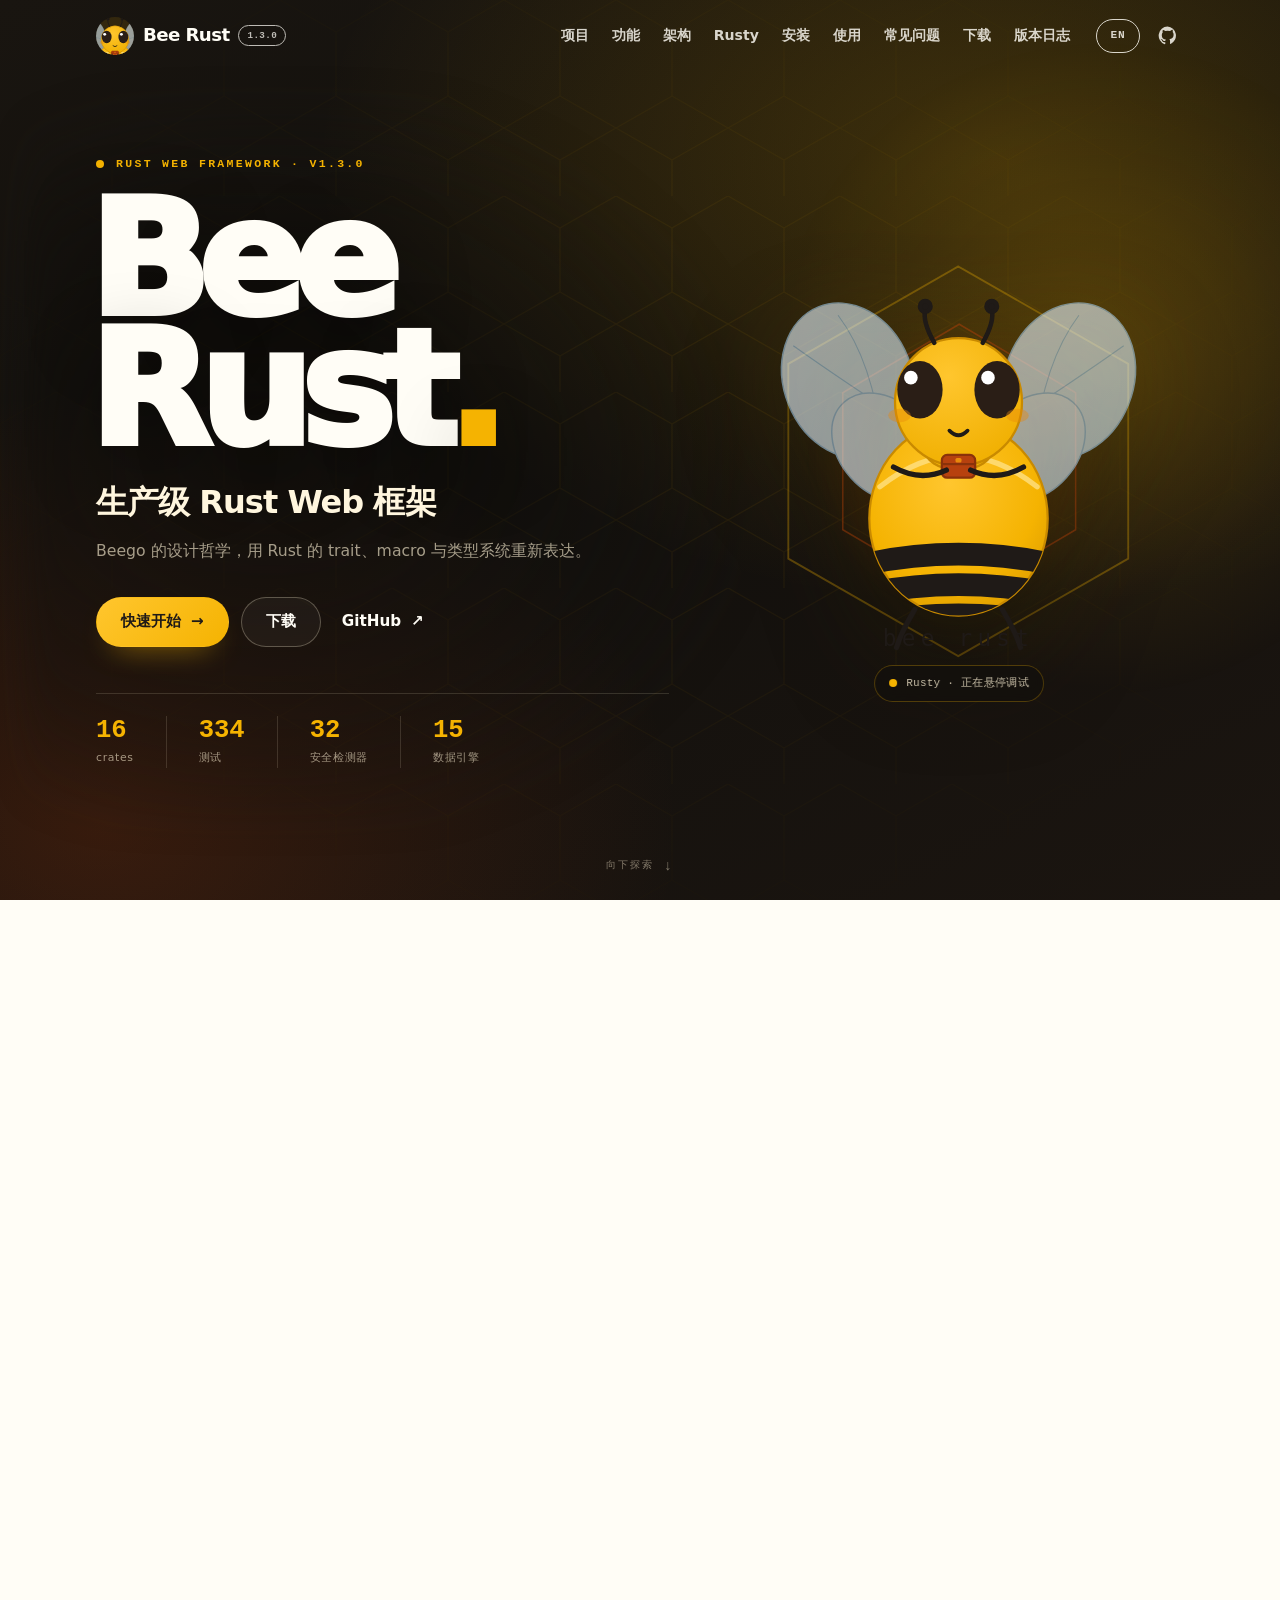
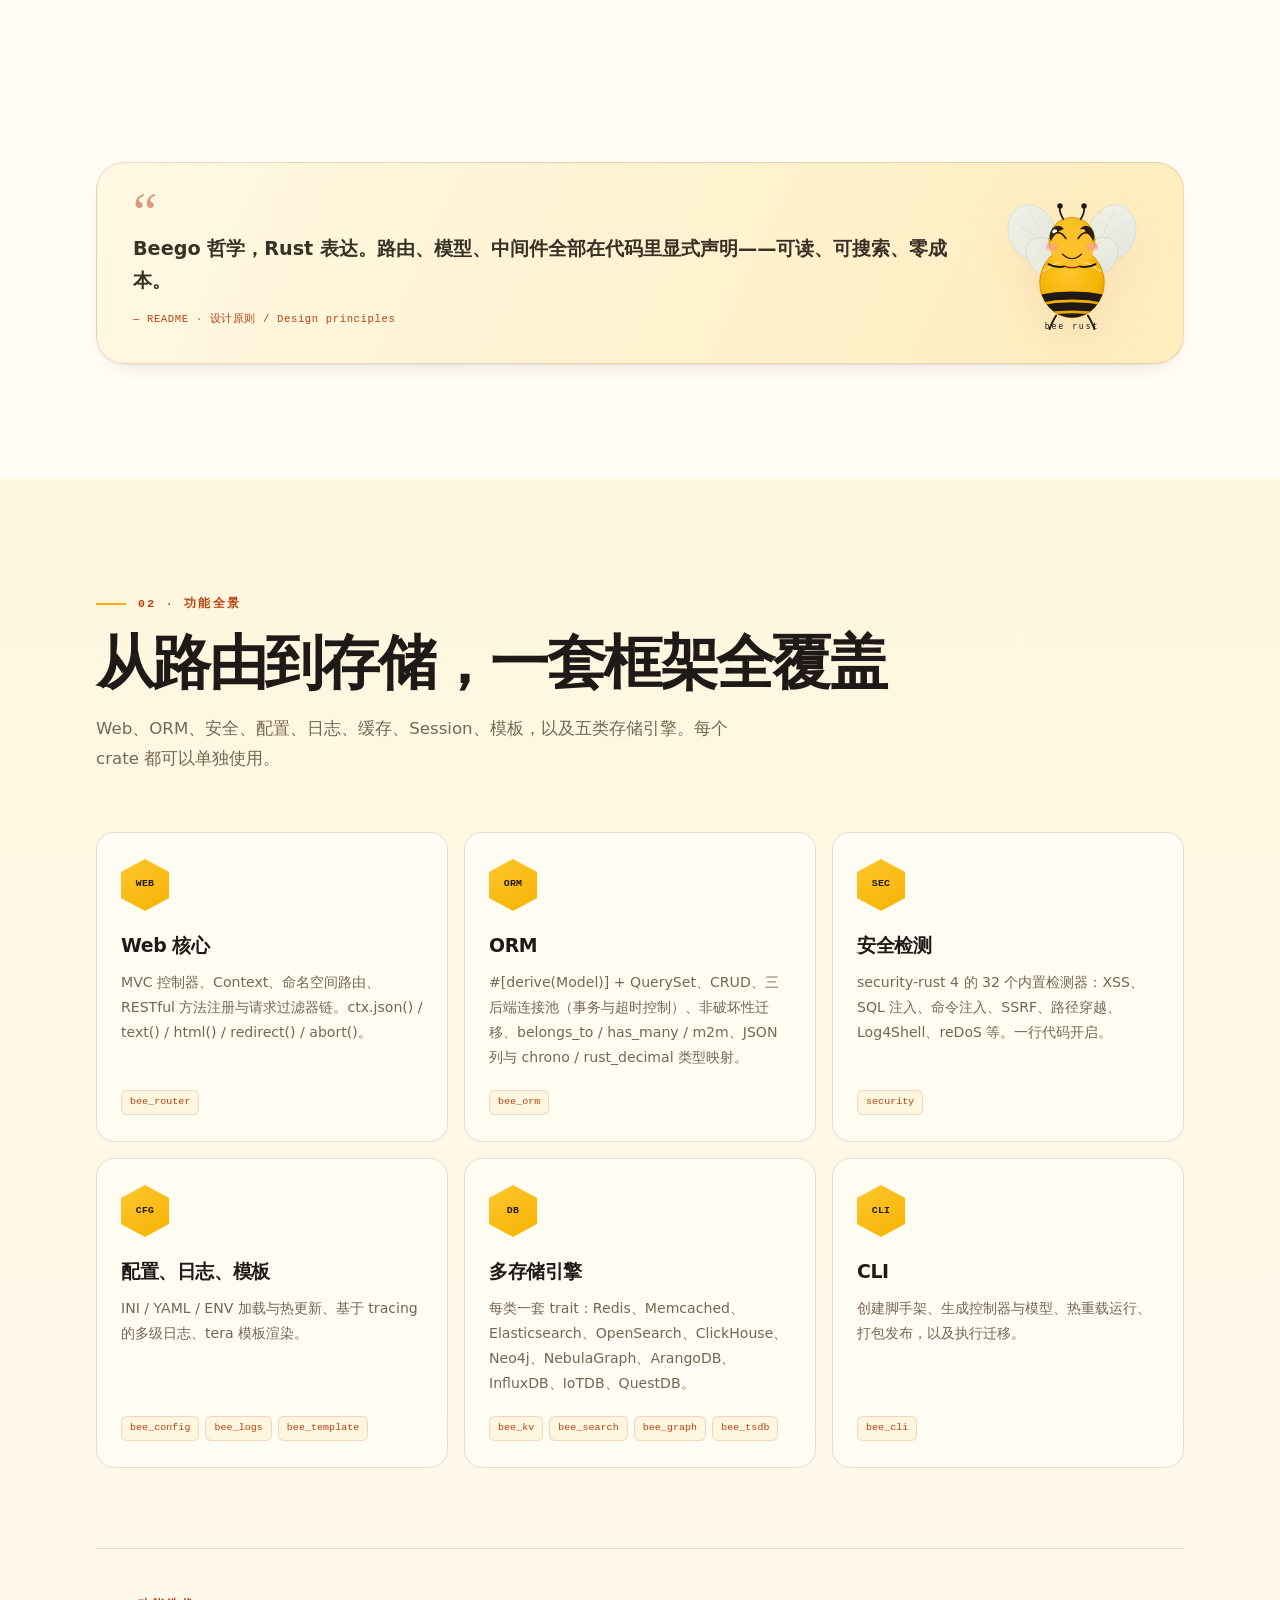
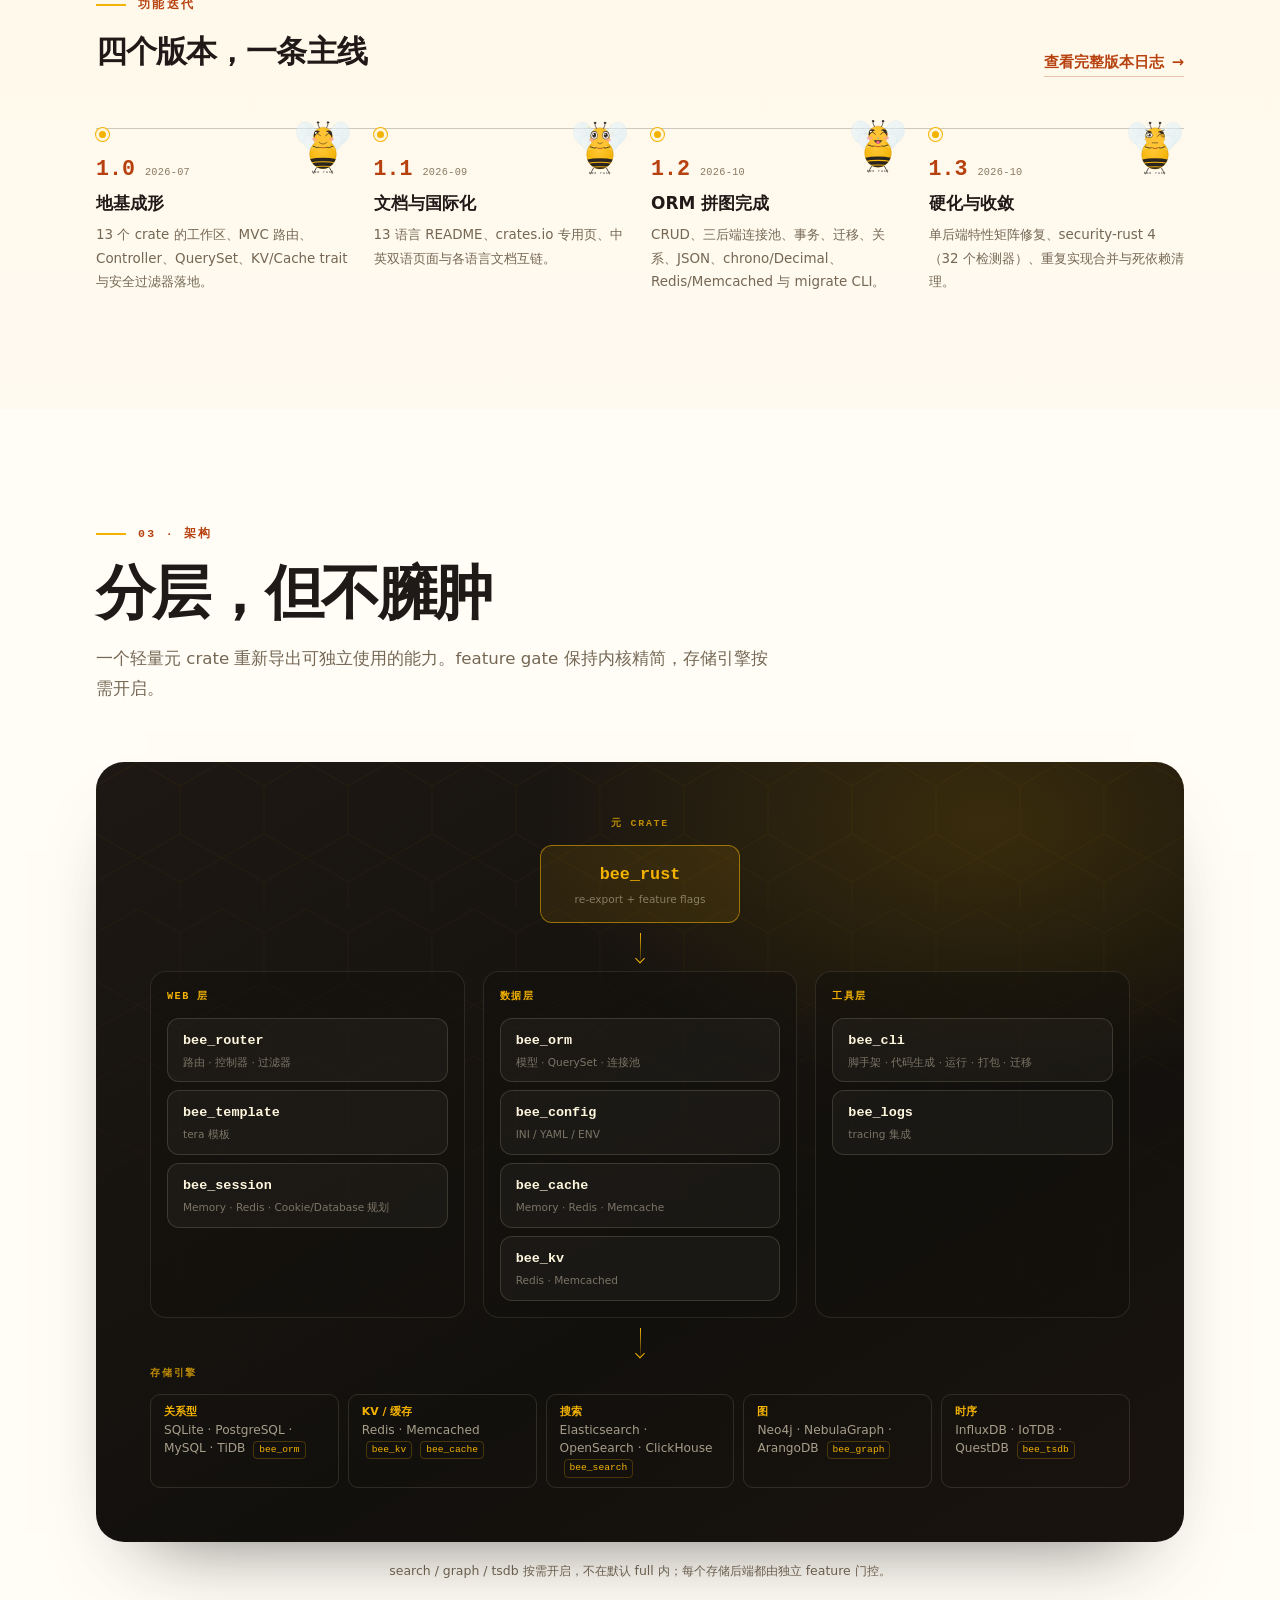
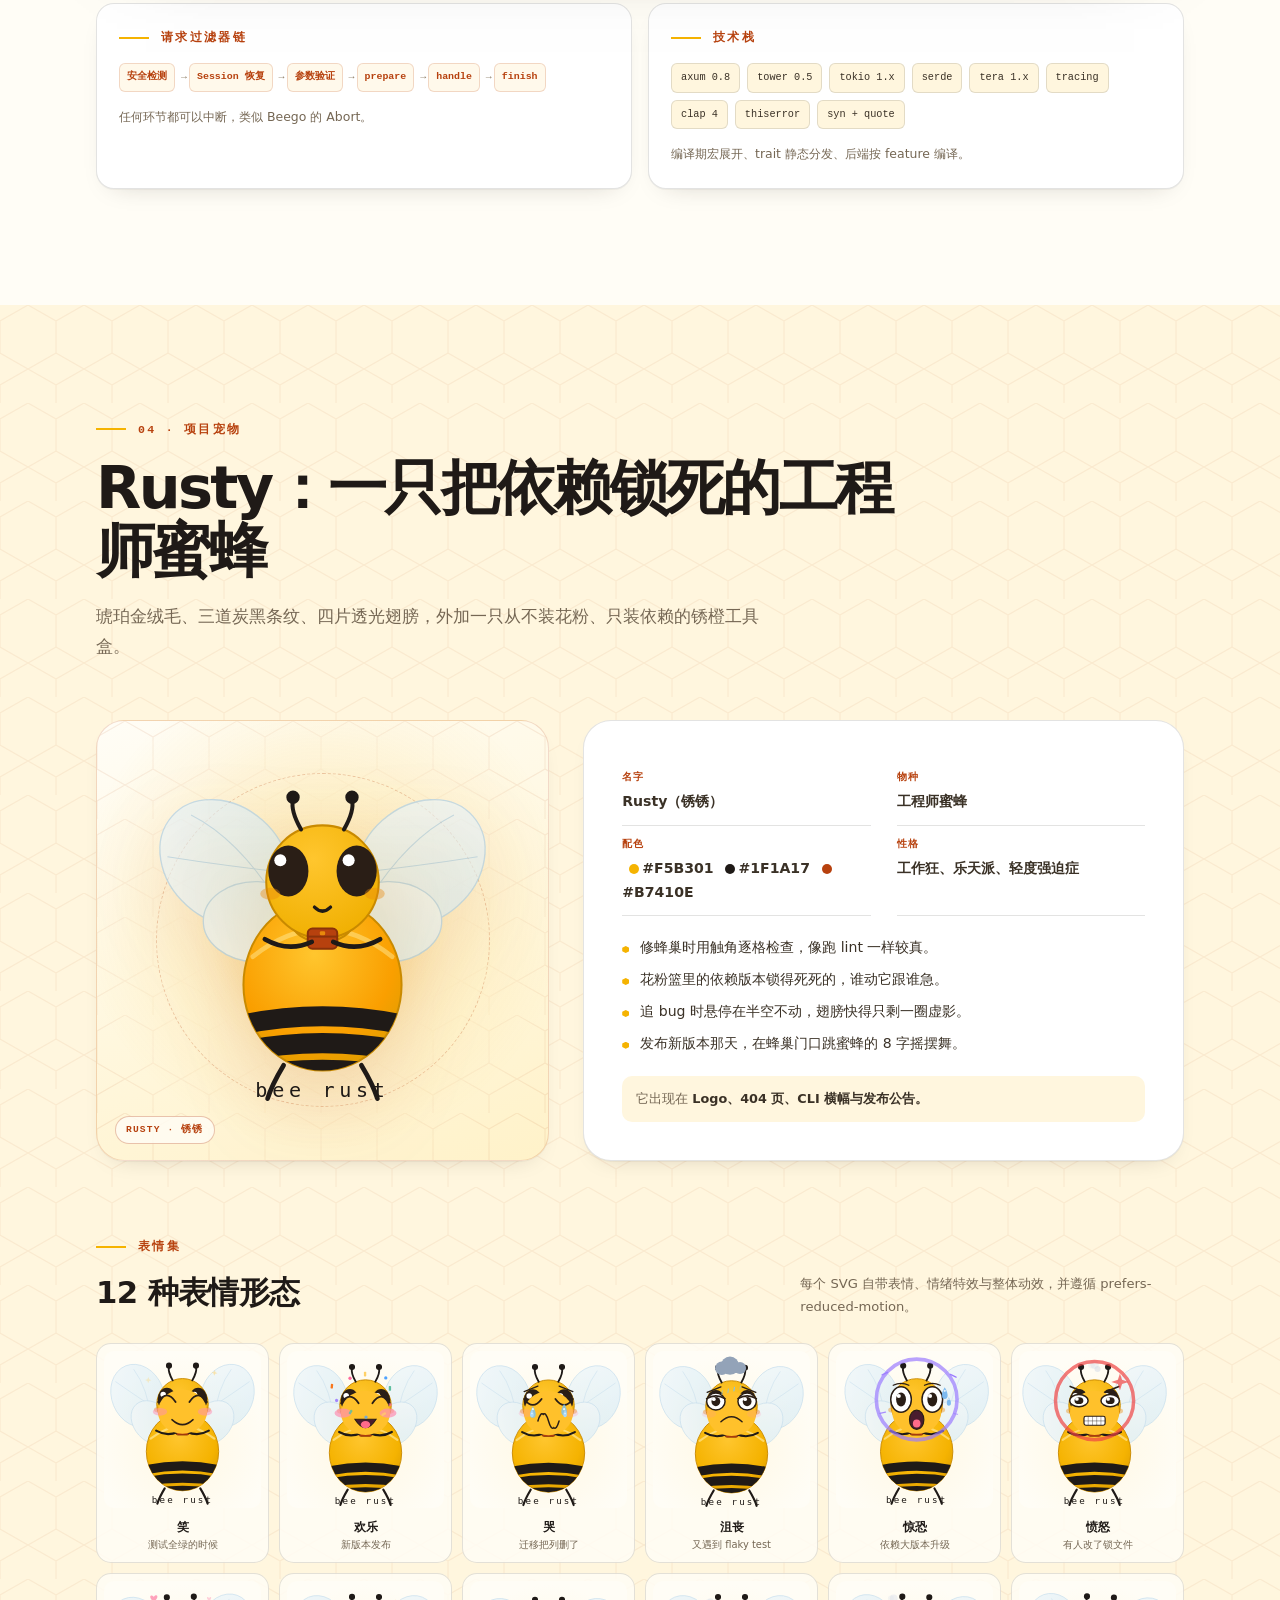
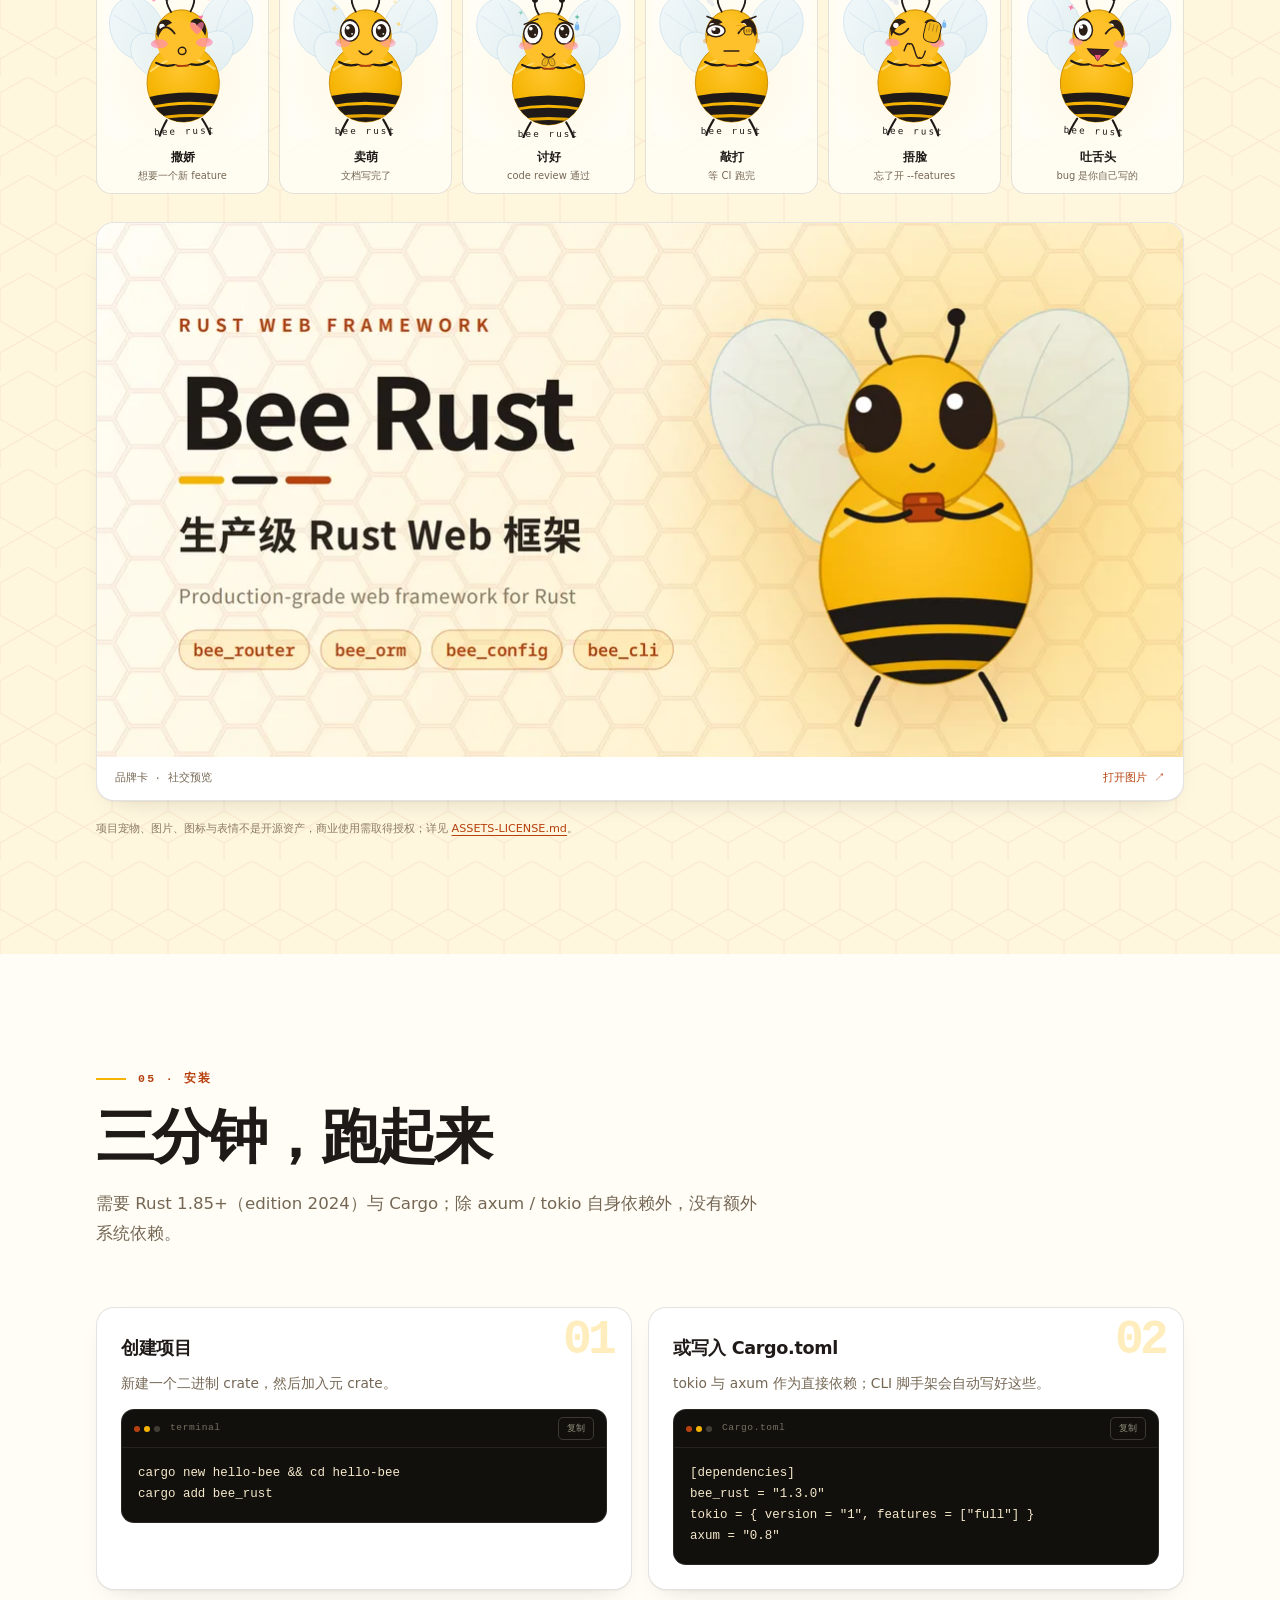
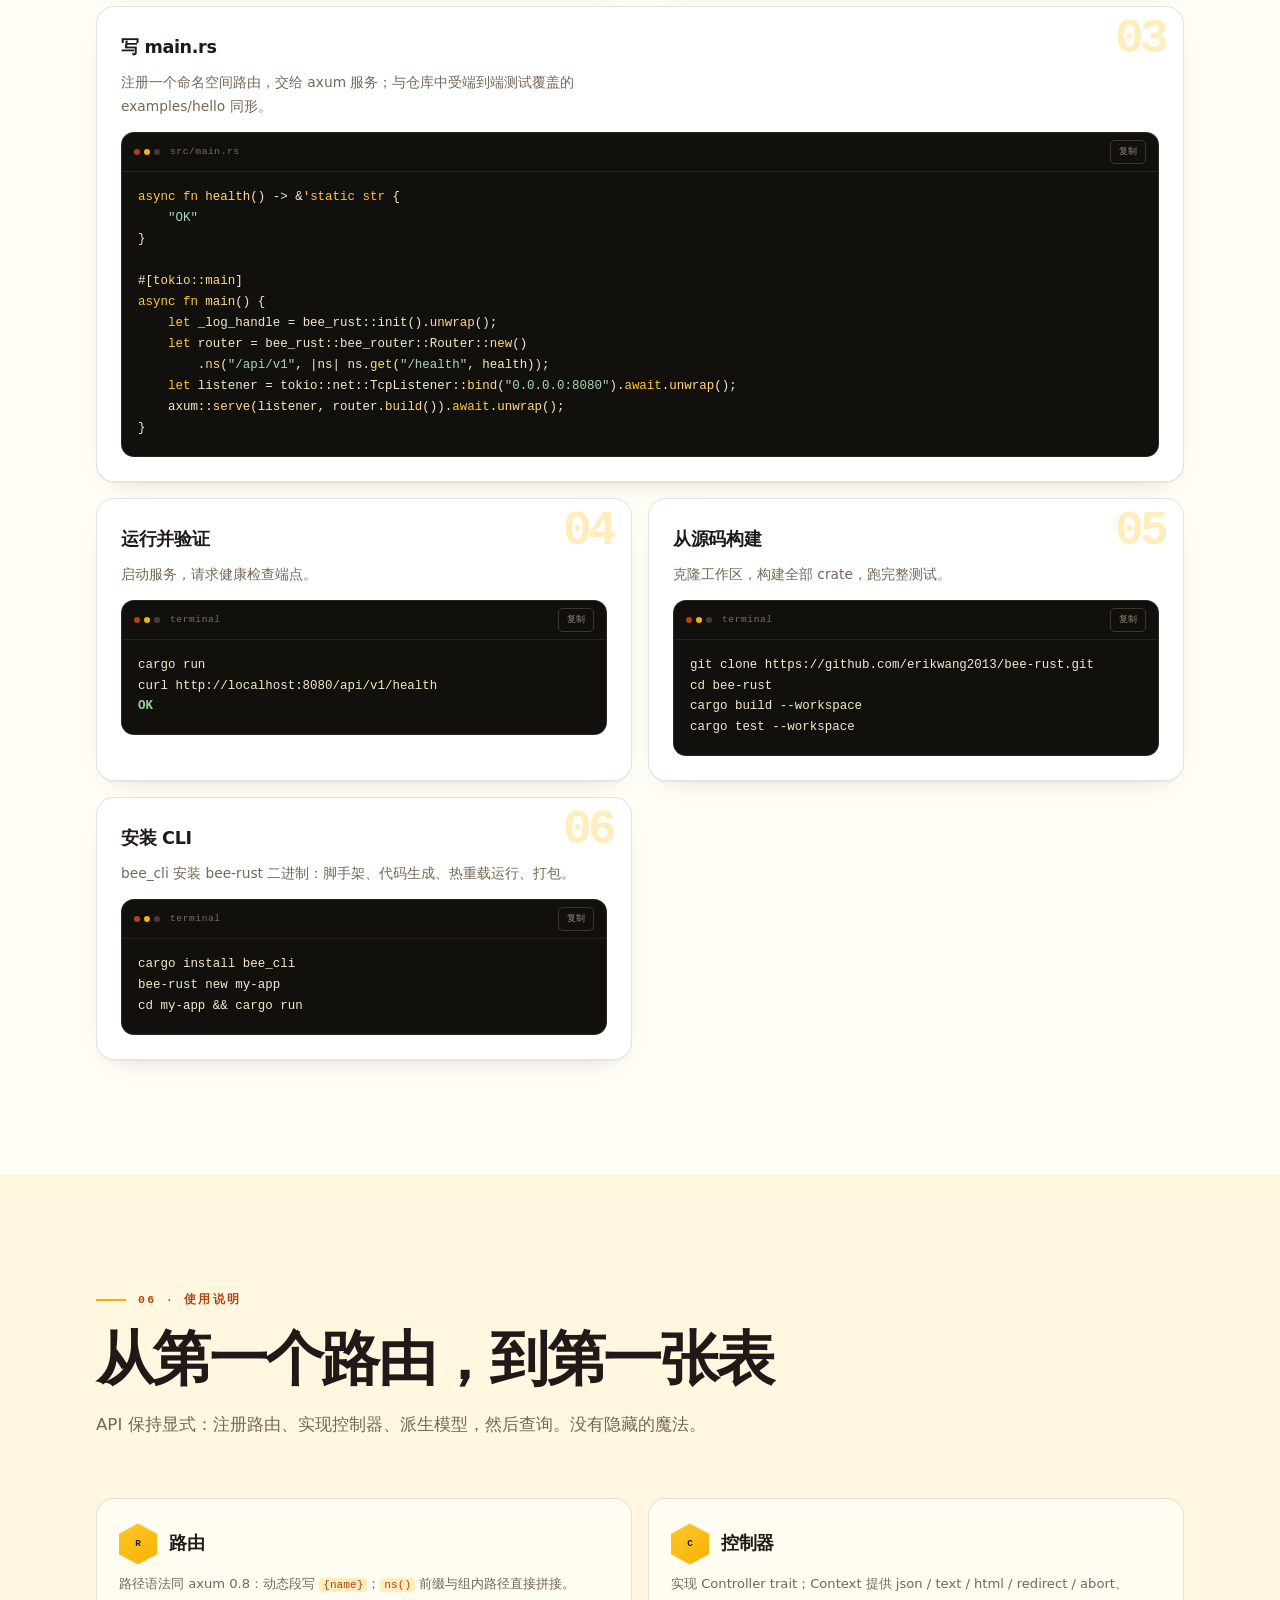
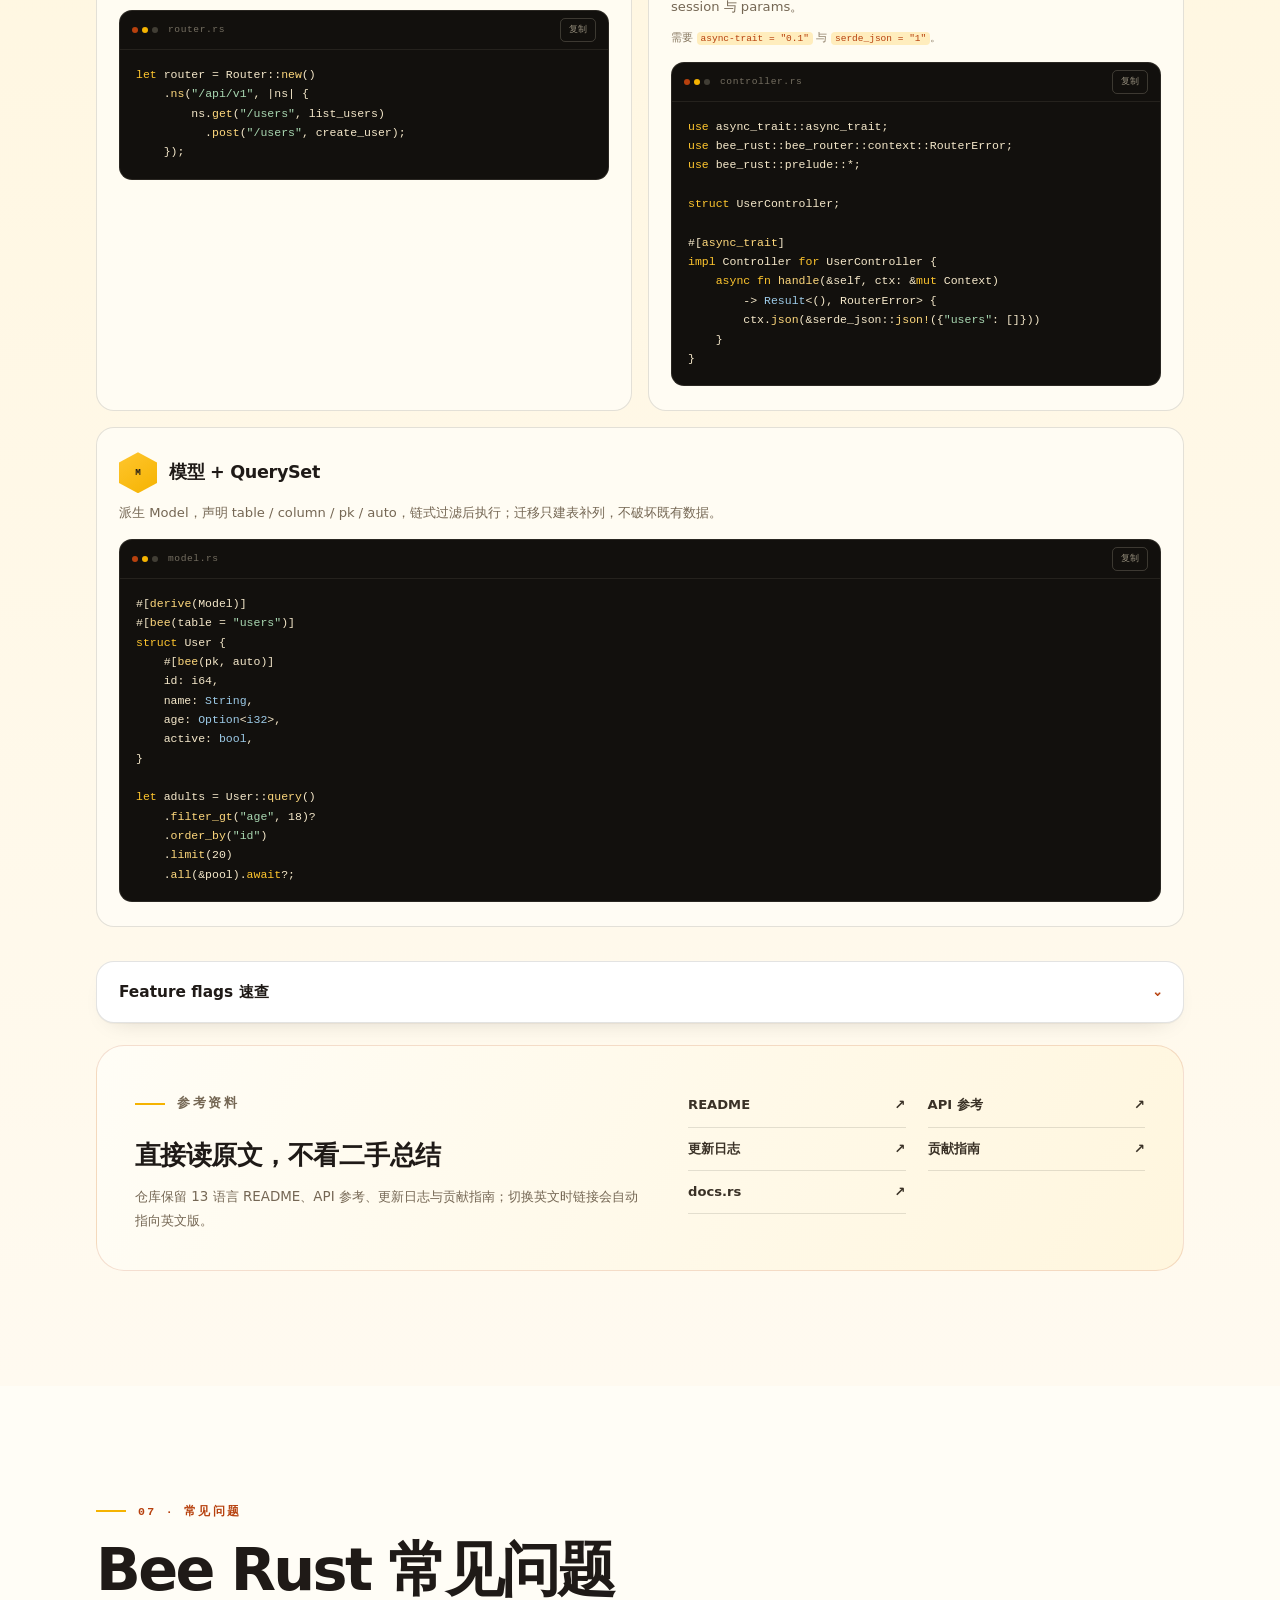
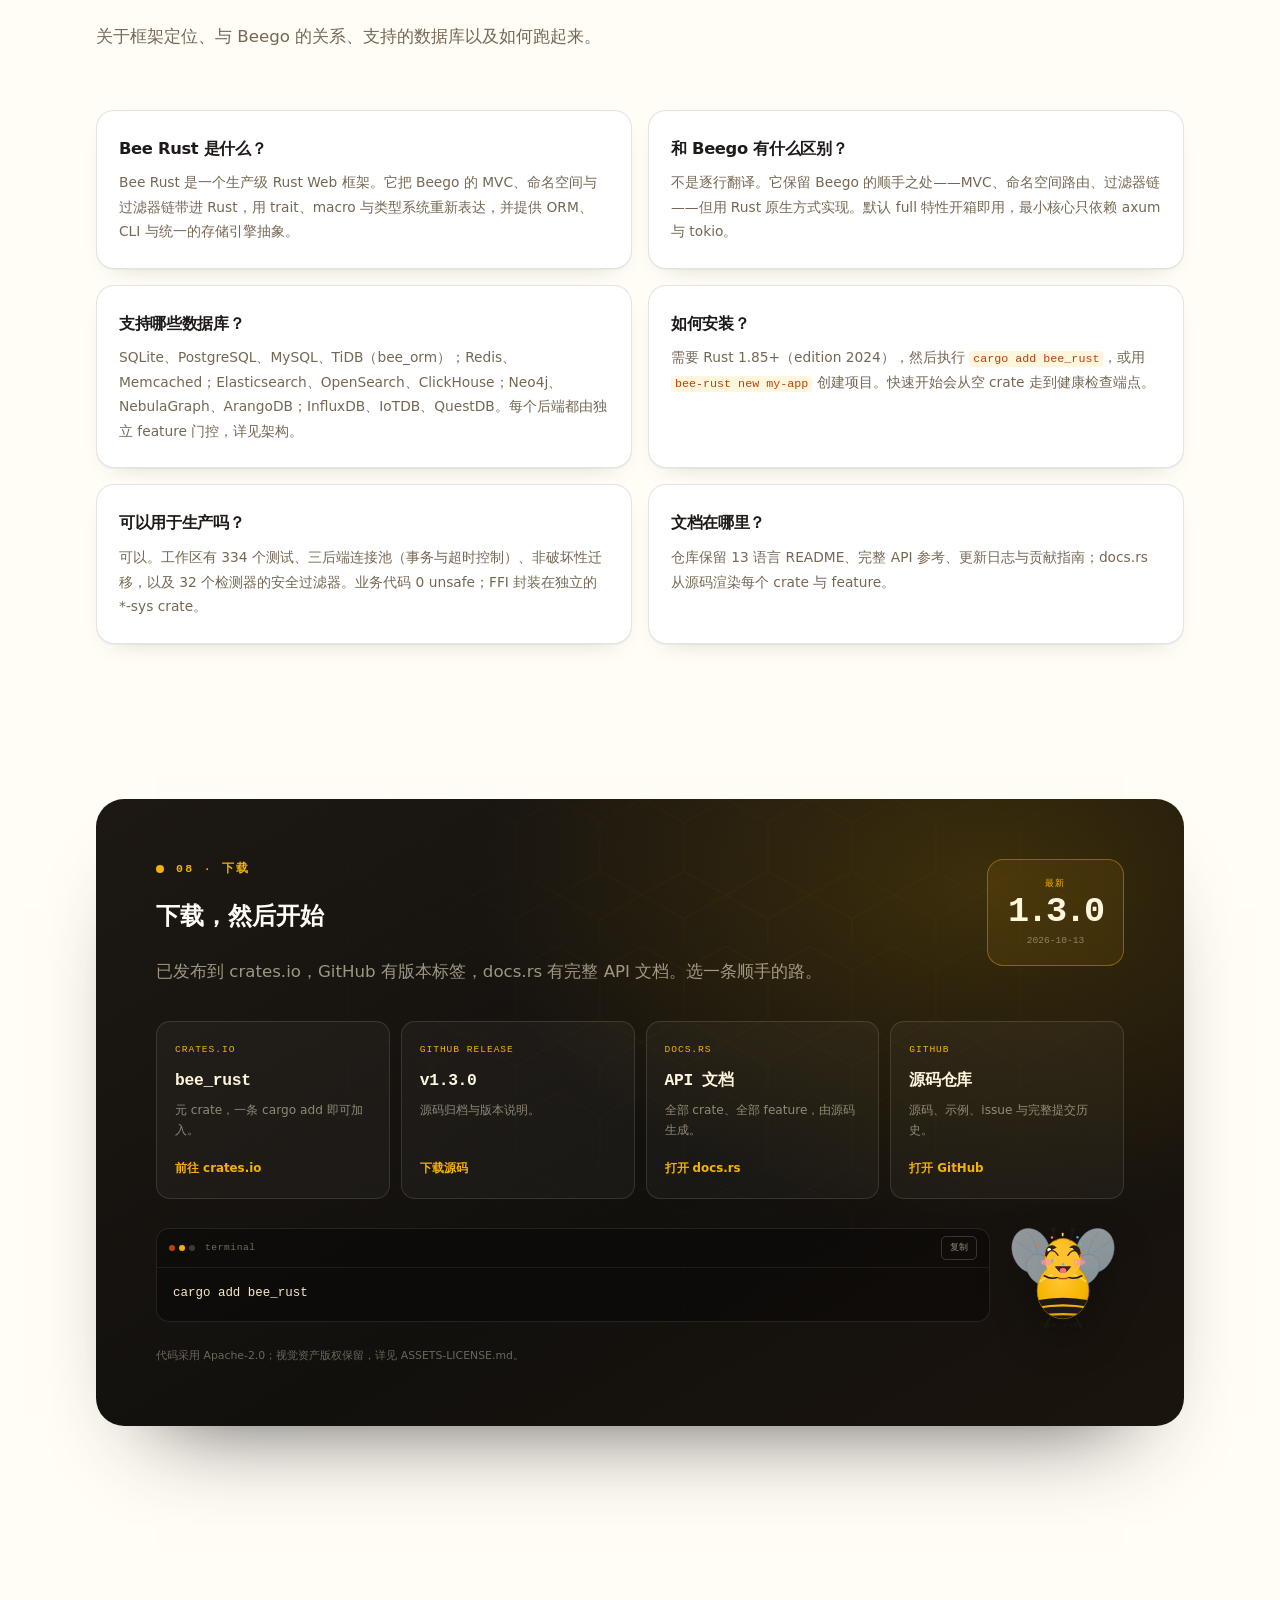
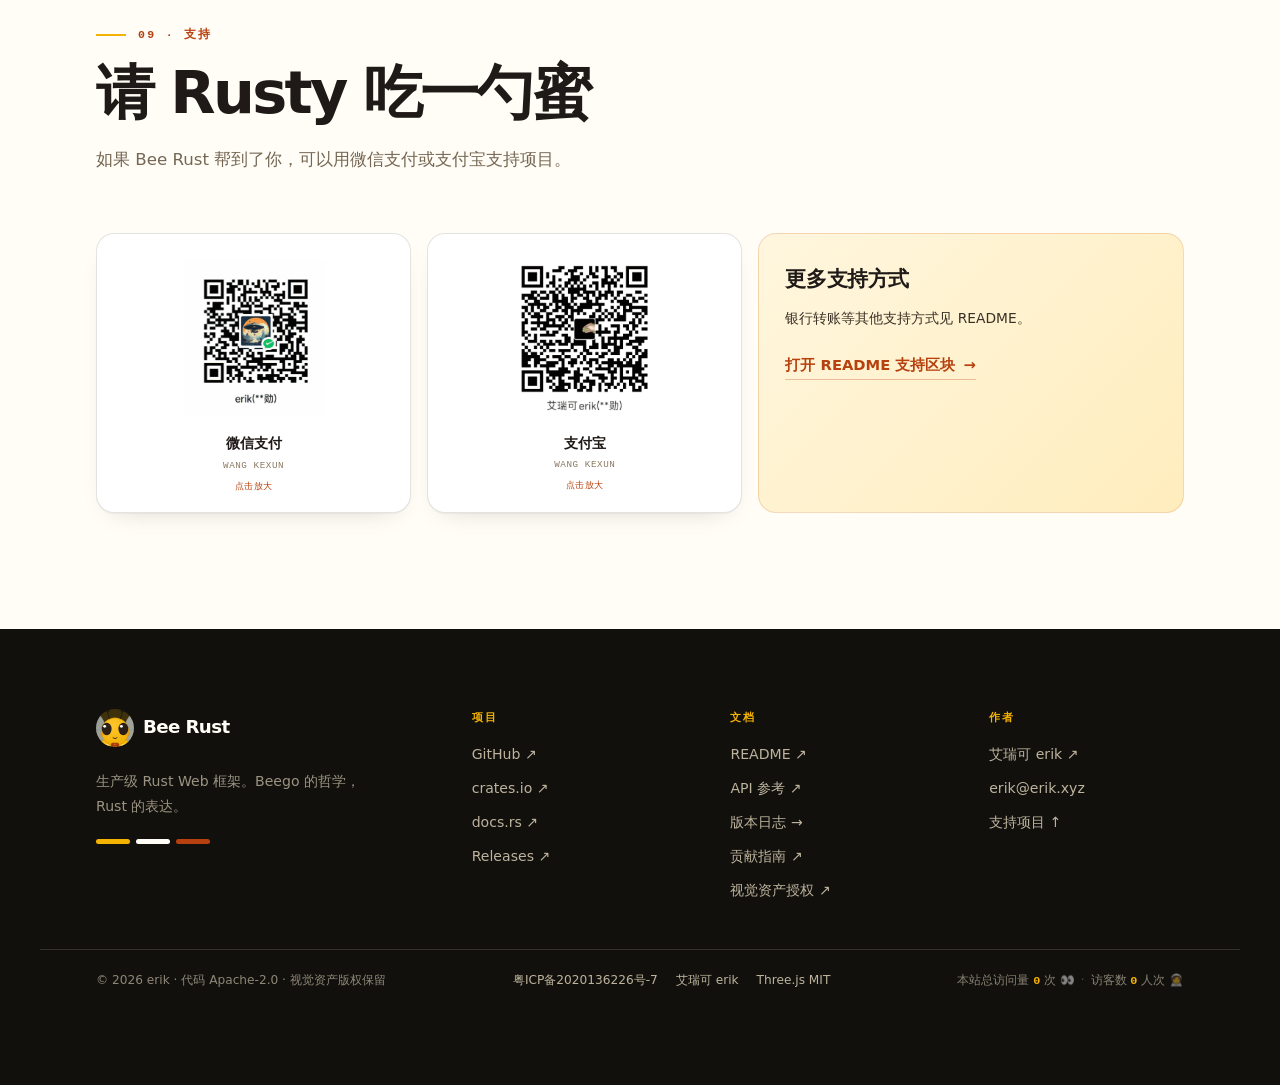
==== site/index.html @ bbd4641b "docs(site): 补齐 FAQ 与结构化数据，完善 sitemap/SEO 和响应性能 - 参考 README 补过滤器链、技术栈、后端 feature flags、ORM 类型映射与 Sess" ====
<!doctype html>
<html lang="zh-CN" data-lang="zh">
<head>
<meta charset="utf-8">
<meta name="viewport" content="width=device-width, initial-scale=1, viewport-fit=cover">
<title>Bee Rust · 生产级 Rust Web 框架</title>
<meta name="description" content="Bee Rust 是生产级 Rust Web 框架：Beego 哲学，用 trait、macro 与类型系统表达。内置 MVC、ORM、过滤器链、CLI 与存储引擎。">
<meta name="author" content="erik">
<meta name="applicable-device" content="pc,mobile">
<meta name="theme-color" content="#12100D">
<meta name="robots" content="index,follow,max-image-preview:large,max-snippet:-1">
<link rel="canonical" href="https://bee-rust.erik.xyz/">
<meta property="og:type" content="website">
<meta property="og:site_name" content="Bee Rust">
<meta property="og:url" content="https://bee-rust.erik.xyz/">
<meta property="og:locale" content="zh_CN">
<meta property="og:locale:alternate" content="en_US">
<meta property="og:title" content="Bee Rust · 生产级 Rust Web 框架">
<meta property="og:description" content="Beego 的设计哲学，用 Rust 的 trait、macro 与类型系统重新表达。">
<meta property="og:image" content="https://bee-rust.erik.xyz/assets/img/social-preview.jpg">
<meta property="og:image:type" content="image/jpeg">
<meta property="og:image:width" content="1280">
<meta property="og:image:height" content="630">
<meta property="og:image:alt" content="Bee Rust 社交预览卡：蜜白蜂巢背景上的 Bee Rust 字标与 Rusty">
<meta name="twitter:card" content="summary_large_image">
<meta name="twitter:title" content="Bee Rust · 生产级 Rust Web 框架">
<meta name="twitter:description" content="Beego 的设计哲学，用 Rust 的 trait、macro 与类型系统重新表达。">
<meta name="twitter:image" content="https://bee-rust.erik.xyz/assets/img/social-preview.jpg">
<meta name="twitter:image:alt" content="Bee Rust 社交预览卡：蜜白蜂巢背景上的 Bee Rust 字标与 Rusty">
<link rel="icon" href="assets/img/rusty-face.svg" type="image/svg+xml"><link rel="apple-touch-icon" href="assets/img/apple-touch-icon.png">
<link rel="preload" href="assets/css/base.css" as="style"><link rel="preload" href="assets/css/site.css" as="style"><link rel="preload" href="assets/css/sections.css" as="style">
<link rel="preload" href="assets/img/rusty-static.svg" as="image" type="image/svg+xml" fetchpriority="high">
<link rel="stylesheet" href="assets/css/base.css"><link rel="stylesheet" href="assets/css/site.css"><link rel="stylesheet" href="assets/css/sections.css">
<script>
  document.documentElement.classList.add('js');
  try { if (localStorage.getItem('beerust-lang') === 'en' || new URLSearchParams(location.search).get('lang') === 'en') { document.documentElement.lang = 'en'; document.documentElement.dataset.lang = 'en'; } } catch (e) {}
</script>
<script type="application/ld+json">
{
  "@context": "https://schema.org",
  "@graph": [
    {
      "@type": "WebSite",
      "@id": "https://bee-rust.erik.xyz/#website",
      "url": "https://bee-rust.erik.xyz/",
      "name": "Bee Rust",
      "alternateName": "bee_rust",
      "description": "生产级 Rust Web 框架：Beego 的设计哲学，用 Rust 的 trait、macro 与类型系统重新表达。",
      "inLanguage": ["zh-CN", "en"],
      "publisher": { "@id": "https://bee-rust.erik.xyz/#author" }
    },
    {
      "@type": "Person",
      "@id": "https://bee-rust.erik.xyz/#author",
      "name": "erik",
      "url": "https://erik.xyz",
      "sameAs": ["https://erik.xyz", "https://github.com/erikwang2013"]
    },
    {
      "@type": "SoftwareSourceCode",
      "@id": "https://bee-rust.erik.xyz/#software",
      "name": "Bee Rust",
      "alternateName": "bee_rust",
      "url": "https://bee-rust.erik.xyz/",
      "description": "A production-grade Rust web framework with MVC, ORM, filter chains, CLI, and unified storage-engine abstractions.",
      "codeRepository": "https://github.com/erikwang2013/bee-rust",
      "programmingLanguage": "Rust",
      "runtimePlatform": "Rust 1.85+",
      "applicationCategory": "WebApplication",
      "operatingSystem": "Cross-platform",
      "softwareVersion": "1.3.0",
      "version": "1.3.0",
      "datePublished": "2026-07-29",
      "dateModified": "2026-10-13",
      "keywords": "Rust, web framework, Beego, MVC, ORM, axum, tokio",
      "isAccessibleForFree": true,
      "inLanguage": ["zh-CN", "en"],
      "license": "https://www.apache.org/licenses/LICENSE-2.0",
      "author": { "@id": "https://bee-rust.erik.xyz/#author" },
      "publisher": {
        "@type": "Organization",
        "name": "Bee Rust",
        "url": "https://bee-rust.erik.xyz/",
        "logo": "https://bee-rust.erik.xyz/assets/img/apple-touch-icon.png"
      },
      "sameAs": [
        "https://github.com/erikwang2013/bee-rust",
        "https://crates.io/crates/bee_rust",
        "https://docs.rs/bee_rust"
      ]
    }
  ]
}
</script>
<script type="application/ld+json">
{
  "@context": "https://schema.org",
  "@type": "FAQPage",
  "@id": "https://bee-rust.erik.xyz/#faq",
  "url": "https://bee-rust.erik.xyz/#faq",
  "inLanguage": "zh-CN",
  "isPartOf": { "@id": "https://bee-rust.erik.xyz/#website" },
  "mainEntity": [
    {
      "@type": "Question",
      "name": "Bee Rust 是什么？",
      "acceptedAnswer": { "@type": "Answer", "text": "Bee Rust 是一个生产级 Rust Web 框架。它把 Beego 的 MVC、命名空间与过滤器链带进 Rust，用 trait、macro 与类型系统重新表达，并提供 ORM、CLI 与统一的存储引擎抽象。" }
    },
    {
      "@type": "Question",
      "name": "和 Beego 有什么区别？",
      "acceptedAnswer": { "@type": "Answer", "text": "不是逐行翻译。它保留 Beego 的顺手之处——MVC、命名空间路由、过滤器链——但用 Rust 原生方式实现。默认 full 特性开箱即用，最小核心只依赖 axum 与 tokio。" }
    },
    {
      "@type": "Question",
      "name": "支持哪些数据库？",
      "acceptedAnswer": { "@type": "Answer", "text": "SQLite、PostgreSQL、MySQL、TiDB（bee_orm）；Redis、Memcached；Elasticsearch、OpenSearch、ClickHouse；Neo4j、NebulaGraph、ArangoDB；InfluxDB、IoTDB、QuestDB。每个后端都由独立 feature 门控，详见架构。" }
    },
    {
      "@type": "Question",
      "name": "如何安装？",
      "acceptedAnswer": { "@type": "Answer", "text": "需要 Rust 1.85+（edition 2024），然后执行 cargo add bee_rust，或用 bee-rust new my-app 创建项目。快速开始会从空 crate 走到健康检查端点。" }
    },
    {
      "@type": "Question",
      "name": "可以用于生产吗？",
      "acceptedAnswer": { "@type": "Answer", "text": "可以。工作区有 334 个测试、三后端连接池（事务与超时控制）、非破坏性迁移，以及 32 个检测器的安全过滤器。业务代码 0 unsafe；FFI 封装在独立的 *-sys crate。" }
    },
    {
      "@type": "Question",
      "name": "文档在哪里？",
      "acceptedAnswer": { "@type": "Answer", "text": "仓库保留 13 语言 README、完整 API 参考、更新日志与贡献指南；docs.rs 从源码渲染每个 crate 与 feature。" }
    }
  ]
}
</script>
</head>
<body data-page="home">

<header class="site-header" id="site-header">
  <div class="wrap header-inner">
    <a class="brand" href="./" aria-label="Bee Rust 首页"><span class="brand-mark"><img src="assets/img/rusty-face.svg" alt="" width="38" height="38"></span><span class="brand-name">Bee Rust</span><span class="brand-ver">1.3.0</span></a>
    <nav class="site-nav" id="site-nav" aria-label="主导航">
      <a href="#intro" data-nav data-en="Project">项目</a><a href="#features" data-nav data-en="Features">功能</a><a href="#architecture" data-nav data-en="Architecture">架构</a><a href="#rusty" data-nav data-en="Rusty">Rusty</a>
      <a href="#install" data-nav data-en="Install">安装</a><a href="#usage" data-nav data-en="Usage">使用</a><a href="#faq" data-nav data-en="FAQ">常见问题</a><a href="#download" data-nav data-en="Download">下载</a><a href="changelog.html" data-nav data-en="Changelog">版本日志</a>
    </nav>
    <div class="header-actions">
      <button class="lang-btn" type="button" data-lang-toggle aria-label="Switch to English">EN</button>
      <a class="icon-btn" href="https://github.com/erikwang2013/bee-rust" target="_blank" rel="noopener" aria-label="GitHub"><svg viewBox="0 0 24 24" aria-hidden="true"><path d="M12 .7A11.5 11.5 0 0 0 8.4 23c.6.1.8-.2.8-.6v-2c-3.2.7-3.9-1.4-3.9-1.4-.5-1.4-1.3-1.8-1.3-1.8-1.1-.7.1-.7.1-.7 1.2.1 1.8 1.2 1.8 1.2 1 1.8 2.7 1.3 3.4 1 .1-.8.4-1.3.8-1.6-2.6-.3-5.3-1.3-5.3-5.7 0-1.3.5-2.3 1.2-3.1-.1-.3-.5-1.5.1-3.1 0 0 1-.3 3.2 1.2a11 11 0 0 1 5.8 0C17.4 4.3 18.4 4.6 18.4 4.6c.6 1.6.2 2.8.1 3.1.8.8 1.2 1.8 1.2 3.1 0 4.4-2.7 5.4-5.3 5.7.4.4.8 1.1.8 2.2v3.3c0 .4.2.7.8.6A11.5 11.5 0 0 0 12 .7Z"/></svg></a>
      <button class="menu-btn" type="button" aria-controls="site-nav" aria-expanded="false" aria-label="打开菜单"><span></span><span></span></button>
    </div>
  </div>
</header>

<main>
  <section class="hero" id="top">
    <div class="hero-honey" aria-hidden="true"></div>
    <canvas id="hero-canvas" class="hero-canvas" aria-hidden="true"></canvas>
    <div class="hero-glow" aria-hidden="true"></div>
    <div class="wrap hero-grid">
      <div class="hero-copy">
        <p class="eyebrow eyebrow--dark"><span class="pulse"></span> RUST WEB FRAMEWORK · v1.3.0</p>
        <h1>Bee Rust<span class="h1-dot">.</span></h1>
        <p class="tagline" data-en="A production-grade Rust web framework">生产级 Rust Web 框架</p>
        <p class="lede" data-en="Beego's design philosophy, re-expressed through Rust traits, macros, and the type system.">Beego 的设计哲学，用 Rust 的 trait、macro 与类型系统重新表达。</p>
        <div class="hero-actions">
          <a class="btn btn-primary" href="#install"><span data-en="Quick start">快速开始</span><span class="btn-arrow">→</span></a><a class="btn btn-ghost" href="#download" data-en="Download">下载</a>
          <a class="btn btn-text" href="https://github.com/erikwang2013/bee-rust" target="_blank" rel="noopener">GitHub <span aria-hidden="true">↗</span></a>
        </div>
        <ul class="hero-stats"><li><b>16</b><span data-en="crates">crates</span></li><li><b>334</b><span data-en="tests">测试</span></li><li><b>32</b><span data-en="security detectors">安全检测器</span></li><li><b>15</b><span data-en="data engines">数据引擎</span></li></ul>
      </div>
      <div class="hero-pet">
        <svg class="hero-halo hero-halo--1" viewBox="0 0 100 100" aria-hidden="true"><polygon points="50,3 91,26.5 91,73.5 50,97 9,73.5 9,26.5"/></svg><svg class="hero-halo hero-halo--2" viewBox="0 0 100 100" aria-hidden="true"><polygon points="50,10 84,30 84,70 50,90 16,70 16,30"/></svg>
        <div class="hero-pet-glow" aria-hidden="true"></div>
        <img class="hero-rusty" src="assets/img/rusty-static.svg" alt="Rusty，Bee Rust 的工程师蜜蜂：悬停时四片翅膀展开成环，前足抱着锈橙色工具盒" width="512" height="512" fetchpriority="high" decoding="async">
        <div class="pet-chip"><span class="pulse"></span><span data-en="Rusty · hovering on a bug">Rusty · 正在悬停调试</span></div>
      </div>
    </div>
    <a class="scroll-cue" href="#intro"><span data-en="Scroll to explore">向下探索</span><span class="scroll-arrow" aria-hidden="true">↓</span></a>
  </section>

  <section class="section" id="intro">
    <div class="wrap">
      <header class="section-head" data-reveal>
        <p class="eyebrow"><span class="eyebrow-line"></span><span data-en="01 · Why Bee Rust">01 · 为什么是 Bee Rust</span></p>
        <h2 data-en="Bring Beego's ergonomics into the Rust world">把 Beego 的顺手，带进 Rust 的世界</h2>
        <p class="section-lede" data-en="Bee Rust doesn't translate Go line by line. It takes Beego's MVC, namespaces, and filter chains apart and rebuilds them with traits and macros in a Rust-native way. The default full feature works out of the box; the minimal core depends only on axum + tokio.">Bee Rust 不是把 Go 代码逐行翻译成 Rust，而是把 Beego 的 MVC、命名空间、过滤器链重新拆解，用 trait 与 macro 做出 Rust 原生的表达。默认 full 特性开箱即用，最小核心只依赖 axum + tokio。</p>
      </header>
      <div class="goal-grid">
        <article class="goal-card" data-reveal><div class="goal-metric">30s</div><h3 data-en="Developer experience">开发体验</h3><p data-en="From project creation to the first request in under 30 seconds.">从创建项目到首个请求，30 秒以内。</p></article>
        <article class="goal-card" data-reveal><div class="goal-metric">&lt;5%</div><h3 data-en="Controller overhead">控制器开销</h3><p data-en="Controller overhead stays under 5% versus bare axum; P99 routing is designed for &lt;100µs.">对比裸 axum 开销 &lt;5%；P99 路由延迟设计目标 &lt;100µs。</p></article>
        <article class="goal-card" data-reveal><div class="goal-metric">&lt;60s</div><h3 data-en="Compile speed">编译速度</h3><p data-en="Full release build under 60s; incremental builds under 5s.">全量 release 编译 &lt;60s，增量编译 &lt;5s。</p></article>
        <article class="goal-card" data-reveal><div class="goal-metric">&lt;5MB</div><h3 data-en="Binary size">二进制体积</h3><p data-en="A router-only app stays under 5MB with strip + LTO.">仅 router 的最小应用 &lt;5MB（strip + LTO）。</p></article>
        <article class="goal-card" data-reveal><div class="goal-metric">0</div><h3 data-en="Safety">安全性</h3><p data-en="Zero unsafe in business code; FFI stays inside dedicated *-sys crates.">业务代码 0 unsafe；所有 FFI 封装在独立的 *-sys crate。</p></article>
        <article class="goal-card" data-reveal><div class="goal-metric">1.85+</div><h3 data-en="Compatibility">兼容性</h3><p data-en="Rust 1.85+ (required by edition 2024), tracking stable.">Rust 1.85+（edition 2024 要求），跟踪 stable。</p></article>
      </div>
      <aside class="quote-card" data-reveal>
        <div><p class="quote-mark" aria-hidden="true">“</p><p class="quote-text" data-en="Beego philosophy, Rust expression. Routes, models, and middleware are declared in code — explicit, greppable, zero-cost.">Beego 哲学，Rust 表达。路由、模型、中间件全部在代码里显式声明——可读、可搜索、零成本。</p><p class="quote-sign">— README · 设计原则 / Design principles</p></div>
        <img src="assets/img/pet-expressions/smile.svg" alt="" width="512" height="512" loading="lazy" decoding="async">
      </aside>
    </div>
  </section>

  <section class="section section--tint" id="features">
    <div class="wrap">
      <header class="section-head" data-reveal>
        <p class="eyebrow"><span class="eyebrow-line"></span><span data-en="02 · Capabilities">02 · 功能全景</span></p>
        <h2 data-en="From routing to storage, one framework">从路由到存储，一套框架全覆盖</h2>
        <p class="section-lede" data-en="Web, ORM, security, config, logs, cache, sessions, templates, and five families of storage engines. Every crate is usable on its own.">Web、ORM、安全、配置、日志、缓存、Session、模板，以及五类存储引擎。每个 crate 都可以单独使用。</p>
      </header>
      <div class="feature-grid">
        <article class="feature-card" data-reveal><div class="hex-badge">WEB</div><h3 data-en="Web core">Web 核心</h3><p data-en="MVC controllers, Context, namespaced routing, RESTful methods, and a request filter chain. ctx.json() / text() / html() / redirect() / abort().">MVC 控制器、Context、命名空间路由、RESTful 方法注册与请求过滤器链。ctx.json() / text() / html() / redirect() / abort()。</p><div class="tags"><span>bee_router</span></div></article>
        <article class="feature-card" data-reveal><div class="hex-badge">ORM</div><h3 data-en="ORM">ORM</h3><p data-en="#[derive(Model)] + QuerySet, CRUD, three connection pools with transactions and timeouts, non-destructive migrations, belongs_to / has_many / m2m, JSON columns, and chrono / rust_decimal mapping.">#[derive(Model)] + QuerySet、CRUD、三后端连接池（事务与超时控制）、非破坏性迁移、belongs_to / has_many / m2m、JSON 列与 chrono / rust_decimal 类型映射。</p><div class="tags"><span>bee_orm</span></div></article>
        <article class="feature-card" data-reveal><div class="hex-badge">SEC</div><h3 data-en="Security filter">安全检测</h3><p data-en="32 built-in detectors from security-rust 4: XSS, SQL injection, command injection, SSRF, path traversal, Log4Shell, reDoS, and more. One line to enable.">security-rust 4 的 32 个内置检测器：XSS、SQL 注入、命令注入、SSRF、路径穿越、Log4Shell、reDoS 等。一行代码开启。</p><div class="tags"><span>security</span></div></article>
        <article class="feature-card" data-reveal><div class="hex-badge">CFG</div><h3 data-en="Config, logs, templates">配置、日志、模板</h3><p data-en="INI / YAML / ENV with hot reload, levelled logging over tracing, and tera templates.">INI / YAML / ENV 加载与热更新、基于 tracing 的多级日志、tera 模板渲染。</p><div class="tags"><span>bee_config</span><span>bee_logs</span><span>bee_template</span></div></article>
        <article class="feature-card" data-reveal><div class="hex-badge">DB</div><h3 data-en="Storage engines">多存储引擎</h3><p data-en="One trait per family: Redis, Memcached, Elasticsearch, OpenSearch, ClickHouse, Neo4j, NebulaGraph, ArangoDB, InfluxDB, IoTDB, QuestDB.">每类一套 trait：Redis、Memcached、Elasticsearch、OpenSearch、ClickHouse、Neo4j、NebulaGraph、ArangoDB、InfluxDB、IoTDB、QuestDB。</p><div class="tags"><span>bee_kv</span><span>bee_search</span><span>bee_graph</span><span>bee_tsdb</span></div></article>
        <article class="feature-card" data-reveal><div class="hex-badge">CLI</div><h3 data-en="CLI">CLI</h3><p data-en="Scaffold a project, generate controllers and models, run with hot reload, pack a release, and drive migrations.">创建脚手架、生成控制器与模型、热重载运行、打包发布，以及执行迁移。</p><div class="tags"><span>bee_cli</span></div></article>
      </div>
      <div class="evolution" data-reveal>
        <div class="evolution-head">
          <div>
            <p class="eyebrow"><span class="eyebrow-line"></span><span data-en="Feature evolution">功能迭代</span></p>
            <h3 data-en="Four releases, one arc">四个版本，一条主线</h3>
          </div>
          <a class="text-link" href="changelog.html"><span data-en="Full changelog">查看完整版本日志</span> <span aria-hidden="true">→</span></a>
        </div>
        <div class="milestones" id="milestones"></div>
      </div>
    </div>
  </section>

  <section class="section" id="architecture">
    <div class="wrap">
      <header class="section-head" data-reveal>
        <p class="eyebrow"><span class="eyebrow-line"></span><span data-en="03 · Architecture">03 · 架构</span></p>
        <h2 data-en="Layered, not bloated">分层，但不臃肿</h2>
        <p class="section-lede" data-en="A small meta crate re-exports independently usable pieces. Feature gates keep the core lean; storage engines opt in.">一个轻量元 crate 重新导出可独立使用的能力。feature gate 保持内核精简，存储引擎按需开启。</p>
      </header>
      <div class="arch-panel" data-reveal>
        <div class="arch-layer arch-layer--meta"><span class="arch-label" data-en="Meta crate">元 crate</span><div class="arch-crate arch-crate--main"><b>bee_rust</b><small data-en="re-export + feature flags">re-export + feature flags</small></div></div>
        <div class="arch-arrow" aria-hidden="true"></div>
        <div class="arch-columns">
          <div class="arch-col"><h3 data-en="Web layer">Web 层</h3>
            <div class="arch-crate"><b>bee_router</b><small data-en="routing · controllers · filters">路由 · 控制器 · 过滤器</small></div><div class="arch-crate"><b>bee_template</b><small data-en="tera templates">tera 模板</small></div><div class="arch-crate"><b>bee_session</b><small data-en="memory · redis · cookie/database planned">Memory · Redis · Cookie/Database 规划</small></div>
          </div>
          <div class="arch-col"><h3 data-en="Data layer">数据层</h3>
            <div class="arch-crate"><b>bee_orm</b><small data-en="models · QuerySet · pools">模型 · QuerySet · 连接池</small></div><div class="arch-crate"><b>bee_config</b><small data-en="INI / YAML / ENV">INI / YAML / ENV</small></div><div class="arch-crate"><b>bee_cache</b><small data-en="memory · redis · memcache">Memory · Redis · Memcache</small></div><div class="arch-crate"><b>bee_kv</b><small data-en="redis · memcached">Redis · Memcached</small></div>
          </div>
          <div class="arch-col"><h3 data-en="Tool layer">工具层</h3>
            <div class="arch-crate"><b>bee_cli</b><small data-en="scaffold · codegen · run · pack · migrate">脚手架 · 代码生成 · 运行 · 打包 · 迁移</small></div><div class="arch-crate"><b>bee_logs</b><small data-en="tracing integration">tracing 集成</small></div>
          </div>
        </div>
        <div class="arch-arrow" aria-hidden="true"></div>
        <div class="arch-layer arch-layer--storage"><span class="arch-label" data-en="Storage engines">存储引擎</span>
          <div class="arch-storage"><span><b data-en="Relational">关系型</b> SQLite · PostgreSQL · MySQL · TiDB <code>bee_orm</code></span><span><b data-en="KV / cache">KV / 缓存</b> Redis · Memcached <code>bee_kv</code> <code>bee_cache</code></span><span><b data-en="Search">搜索</b> Elasticsearch · OpenSearch · ClickHouse <code>bee_search</code></span><span><b data-en="Graph">图</b> Neo4j · NebulaGraph · ArangoDB <code>bee_graph</code></span><span><b data-en="Time series">时序</b> InfluxDB · IoTDB · QuestDB <code>bee_tsdb</code></span></div>
        </div>
      </div>
      <p class="arch-note" data-reveal data-en="search, graph and tsdb are opt-in — they are not part of the default full set. Every storage backend is behind its own feature flag.">search / graph / tsdb 按需开启，不在默认 full 内；每个存储后端都由独立 feature 门控。</p>
      <div class="engineering">
        <article class="eng-card" data-reveal>
          <p class="eyebrow"><span class="eyebrow-line"></span><span data-en="Request pipeline">请求过滤器链</span></p>
          <ol class="pipeline">
            <li data-en="Security scan">安全检测</li>
            <li data-en="Session restore">Session 恢复</li>
            <li data-en="Validation">参数验证</li>
            <li>prepare</li>
            <li>handle</li>
            <li>finish</li>
          </ol>
          <p class="eng-note" data-en="Any stage can abort, like Beego's Abort.">任何环节都可以中断，类似 Beego 的 Abort。</p>
        </article>
        <article class="eng-card" data-reveal>
          <p class="eyebrow"><span class="eyebrow-line"></span><span data-en="Tech stack">技术栈</span></p>
          <div class="tech-chips">
            <span>axum 0.8</span><span>tower 0.5</span><span>tokio 1.x</span><span>serde</span>
            <span>tera 1.x</span><span>tracing</span><span>clap 4</span><span>thiserror</span><span>syn + quote</span>
          </div>
          <p class="eng-note" data-en="Compile-time macros, static trait dispatch, feature-gated backends.">编译期宏展开、trait 静态分发、后端按 feature 编译。</p>
        </article>
      </div>
    </div>
  </section>

  <section class="section section--honey" id="rusty">
    <div class="wrap">
      <header class="section-head" data-reveal>
        <p class="eyebrow"><span class="eyebrow-line"></span><span data-en="04 · The pet">04 · 项目宠物</span></p>
        <h2 data-en="Rusty: the engineer bee who pins every dependency">Rusty：一只把依赖锁死的工程师蜜蜂</h2>
        <p class="section-lede" data-en="Amber fuzz, three charcoal stripes, four translucent wings, and a rust-orange toolbox that never holds pollen — only dependencies.">琥珀金绒毛、三道炭黑条纹、四片透光翅膀，外加一只从不装花粉、只装依赖的锈橙工具盒。</p>
      </header>
      <div class="rusty-intro">
        <div class="rusty-portrait" data-reveal><div class="rusty-portrait-glow" aria-hidden="true"></div><img src="assets/img/rusty.svg" alt="Rusty 正面悬停，翅膀展开成环，前足抱着锈橙色工具盒" width="512" height="512" loading="lazy" decoding="async"><span class="rusty-stamp">RUSTY · 锈锈</span></div>
        <div class="character-card" data-reveal>
          <dl class="character-meta">
            <div><dt data-en="Name">名字</dt><dd>Rusty（锈锈）</dd></div>
            <div><dt data-en="Species">物种</dt><dd data-en="Engineer bee">工程师蜜蜂</dd></div>
            <div><dt data-en="Palette">配色</dt><dd><i class="swatch swatch--amber"></i>#F5B301 <i class="swatch swatch--ink"></i>#1F1A17 <i class="swatch swatch--rust"></i>#B7410E</dd></div>
            <div><dt data-en="Personality">性格</dt><dd data-en="Workaholic, optimist, mildly OCD">工作狂、乐天派、轻度强迫症</dd></div>
          </dl>
          <ul class="trait-list">
            <li data-en="Checks every cell with its antennae like a linter.">修蜂巢时用触角逐格检查，像跑 lint 一样较真。</li>
            <li data-en="Pins dependency versions in its pollen basket and guards them.">花粉篮里的依赖版本锁得死死的，谁动它跟谁急。</li>
            <li data-en="Hovers motionless over a bug, wings a blur, until you fix it.">追 bug 时悬停在半空不动，翅膀快得只剩一圈虚影。</li>
            <li data-en="Does the bee waggle dance at the hive entrance on release day.">发布新版本那天，在蜂巢门口跳蜜蜂的 8 字摇摆舞。</li>
          </ul>
          <p class="where-line"><span data-en="It appears in">它出现在</span> <b data-en="the logo, the 404 page, the CLI banner, and release notes.">Logo、404 页、CLI 横幅与发布公告。</b></p>
        </div>
      </div>
      <div class="pet-gallery-head" data-reveal><div><p class="eyebrow"><span class="eyebrow-line"></span><span data-en="Expression set">表情集</span></p><h3 data-en="12 expression forms">12 种表情形态</h3></div><p data-en="Every SVG carries its own expression, mood effect, and animation — and respects prefers-reduced-motion.">每个 SVG 自带表情、情绪特效与整体动效，并遵循 prefers-reduced-motion。</p></div>
      <div class="pet-grid" id="pet-grid"></div>
      <figure class="brand-card" data-reveal>
        <picture><source srcset="assets/img/social-preview.webp" type="image/webp"><img src="assets/img/social-preview.png" alt="Bee Rust 社交预览卡：蜜白蜂巢背景上的 Bee Rust 字标与 Rusty" width="1280" height="630" loading="lazy" decoding="async"></picture>
        <figcaption><span data-en="Brand card · social preview">品牌卡 · 社交预览</span><a href="assets/img/social-preview.png" target="_blank" rel="noopener"><span data-en="Open image">打开图片</span> ↗</a></figcaption>
      </figure>
      <p class="license-note" data-en="The project pet, images, icons, and expression forms are not open-source assets. See ASSETS-LICENSE.md for the commercial license terms.">项目宠物、图片、图标与表情不是开源资产，商业使用需取得授权；详见 <a href="https://github.com/erikwang2013/bee-rust/blob/main/ASSETS-LICENSE.md" target="_blank" rel="noopener">ASSETS-LICENSE.md</a>。</p>
    </div>
  </section>

  <section class="section" id="install">
    <div class="wrap">
      <header class="section-head" data-reveal>
        <p class="eyebrow"><span class="eyebrow-line"></span><span data-en="05 · Install">05 · 安装</span></p>
        <h2 data-en="Three minutes to your first request">三分钟，跑起来</h2>
        <p class="section-lede" data-en="Rust 1.85+ (edition 2024) and Cargo. No system dependencies beyond what axum and tokio need.">需要 Rust 1.85+（edition 2024）与 Cargo；除 axum / tokio 自身依赖外，没有额外系统依赖。</p>
      </header>
      <div class="steps">
        <article class="step" data-reveal><span class="step-num">01</span><h3 data-en="Create a project">创建项目</h3><p data-en="Scaffold a binary crate, then add the meta crate.">新建一个二进制 crate，然后加入元 crate。</p>
          <div class="code-block">
            <div class="code-head"><span class="code-dots"><i></i><i></i><i></i></span><span>terminal</span><button class="copy-btn" type="button" data-copy data-en="Copy">复制</button></div>
            <pre tabindex="0"><code>cargo new hello-bee &amp;&amp; cd hello-bee
cargo add bee_rust</code></pre>
          </div>
        </article>
        <article class="step" data-reveal><span class="step-num">02</span><h3 data-en="Or edit Cargo.toml">或写入 Cargo.toml</h3><p data-en="Tokio and axum are direct dependencies; the CLI scaffold writes this for you.">tokio 与 axum 作为直接依赖；CLI 脚手架会自动写好这些。</p>
          <div class="code-block">
            <div class="code-head"><span class="code-dots"><i></i><i></i><i></i></span><span>Cargo.toml</span><button class="copy-btn" type="button" data-copy data-en="Copy">复制</button></div>
            <pre tabindex="0"><code>[dependencies]
bee_rust = "1.3.0"
tokio = { version = "1", features = ["full"] }
axum = "0.8"</code></pre>
          </div>
        </article>
        <article class="step step--wide" data-reveal><span class="step-num">03</span><h3 data-en="Write main.rs">写 main.rs</h3><p data-en="Register a namespaced route, then serve it with axum. The same shape as the tested examples/hello project.">注册一个命名空间路由，交给 axum 服务；与仓库中受端到端测试覆盖的 examples/hello 同形。</p>
          <div class="code-block code-block--rust">
            <div class="code-head"><span class="code-dots"><i></i><i></i><i></i></span><span>src/main.rs</span><button class="copy-btn" type="button" data-copy data-en="Copy">复制</button></div>
            <pre tabindex="0"><code><span class="tok-k">async fn</span> <span class="tok-f">health</span>() -&gt; &amp;<span class="tok-k">'static str</span> {
    <span class="tok-s">"OK"</span>
}

#[<span class="tok-f">tokio::main</span>]
<span class="tok-k">async fn</span> <span class="tok-f">main</span>() {
    <span class="tok-k">let</span> _log_handle = bee_rust::init().<span class="tok-f">unwrap</span>();
    <span class="tok-k">let</span> router = bee_rust::bee_router::Router::<span class="tok-f">new</span>()
        .<span class="tok-f">ns</span>(<span class="tok-s">"/api/v1"</span>, |ns| ns.<span class="tok-f">get</span>(<span class="tok-s">"/health"</span>, health));
    <span class="tok-k">let</span> listener = tokio::net::TcpListener::<span class="tok-f">bind</span>(<span class="tok-s">"0.0.0.0:8080"</span>).<span class="tok-k">await</span>.<span class="tok-f">unwrap</span>();
    axum::<span class="tok-f">serve</span>(listener, router.<span class="tok-f">build</span>()).<span class="tok-k">await</span>.<span class="tok-f">unwrap</span>();
}</code></pre>
          </div>
        </article>
        <article class="step" data-reveal><span class="step-num">04</span><h3 data-en="Run and check">运行并验证</h3><p data-en="Start the server and hit the health endpoint.">启动服务，请求健康检查端点。</p>
          <div class="code-block">
            <div class="code-head"><span class="code-dots"><i></i><i></i><i></i></span><span>terminal</span><button class="copy-btn" type="button" data-copy data-en="Copy">复制</button></div>
            <pre tabindex="0"><code>cargo run
curl http://localhost:8080/api/v1/health
<span class="tok-ok">OK</span></code></pre>
          </div>
        </article>
        <article class="step" data-reveal><span class="step-num">05</span><h3 data-en="Build from source">从源码构建</h3><p data-en="Clone the workspace, build every crate, and run the full test suite.">克隆工作区，构建全部 crate，跑完整测试。</p>
          <div class="code-block">
            <div class="code-head"><span class="code-dots"><i></i><i></i><i></i></span><span>terminal</span><button class="copy-btn" type="button" data-copy data-en="Copy">复制</button></div>
            <pre tabindex="0"><code>git clone https://github.com/erikwang2013/bee-rust.git
cd bee-rust
cargo build --workspace
cargo test --workspace</code></pre>
          </div>
        </article>
        <article class="step" data-reveal><span class="step-num">06</span><h3 data-en="Install the CLI">安装 CLI</h3><p data-en="bee_cli installs the bee-rust binary. Scaffold, generate, run with watch, pack.">bee_cli 安装 bee-rust 二进制：脚手架、代码生成、热重载运行、打包。</p>
          <div class="code-block">
            <div class="code-head"><span class="code-dots"><i></i><i></i><i></i></span><span>terminal</span><button class="copy-btn" type="button" data-copy data-en="Copy">复制</button></div>
            <pre tabindex="0"><code>cargo install bee_cli
bee-rust new my-app
cd my-app &amp;&amp; cargo run</code></pre>
          </div>
        </article>
      </div>
    </div>
  </section>

  <section class="section section--tint" id="usage">
    <div class="wrap">
      <header class="section-head" data-reveal>
        <p class="eyebrow"><span class="eyebrow-line"></span><span data-en="06 · Usage">06 · 使用说明</span></p>
        <h2 data-en="From your first route to your first table">从第一个路由，到第一张表</h2>
        <p class="section-lede" data-en="The API is explicit: register routes, implement a controller, derive a model, then query it.">API 保持显式：注册路由、实现控制器、派生模型，然后查询。没有隐藏的魔法。</p>
      </header>
      <div class="usage-grid">
        <article class="usage-card" data-reveal>
          <div class="usage-card-head"><span class="hex-badge">R</span><h3 data-en="Router">路由</h3></div>
          <p data-en="Path syntax follows axum 0.8: dynamic segments use {name}. ns() prefixes are concatenated directly.">路径语法同 axum 0.8：动态段写 <code>{name}</code>；<code>ns()</code> 前缀与组内路径直接拼接。</p>
          <div class="code-block code-block--rust">
            <div class="code-head"><span class="code-dots"><i></i><i></i><i></i></span><span>router.rs</span><button class="copy-btn" type="button" data-copy data-en="Copy">复制</button></div>
            <pre tabindex="0"><code><span class="tok-k">let</span> router = Router::<span class="tok-f">new</span>()
    .<span class="tok-f">ns</span>(<span class="tok-s">"/api/v1"</span>, |ns| {
        ns.<span class="tok-f">get</span>(<span class="tok-s">"/users"</span>, list_users)
          .<span class="tok-f">post</span>(<span class="tok-s">"/users"</span>, create_user);
    });</code></pre>
          </div>
        </article>
        <article class="usage-card" data-reveal>
          <div class="usage-card-head"><span class="hex-badge">C</span><h3 data-en="Controller">控制器</h3></div>
          <p data-en="Implement the Controller trait; Context exposes json / text / html / redirect / abort, session, and params.">实现 Controller trait；Context 提供 json / text / html / redirect / abort、session 与 params。</p>
          <p class="usage-note" data-en="Requires async-trait 0.1 and serde_json 1.">需要 <code>async-trait = "0.1"</code> 与 <code>serde_json = "1"</code>。</p>
          <div class="code-block code-block--rust">
            <div class="code-head"><span class="code-dots"><i></i><i></i><i></i></span><span>controller.rs</span><button class="copy-btn" type="button" data-copy data-en="Copy">复制</button></div>
            <pre tabindex="0"><code><span class="tok-k">use</span> async_trait::async_trait;
<span class="tok-k">use</span> bee_rust::bee_router::context::RouterError;
<span class="tok-k">use</span> bee_rust::prelude::*;

<span class="tok-k">struct</span> UserController;

#[<span class="tok-f">async_trait</span>]
<span class="tok-k">impl</span> Controller <span class="tok-k">for</span> UserController {
    <span class="tok-k">async fn</span> <span class="tok-f">handle</span>(&amp;self, ctx: &amp;<span class="tok-k">mut</span> Context)
        -&gt; <span class="tok-t">Result</span>&lt;(), RouterError&gt; {
        ctx.<span class="tok-f">json</span>(&amp;serde_json::<span class="tok-f">json!</span>({<span class="tok-s">"users"</span>: []}))
    }
}</code></pre>
          </div>
        </article>
        <article class="usage-card" data-reveal>
          <div class="usage-card-head"><span class="hex-badge">M</span><h3 data-en="Model + QuerySet">模型 + QuerySet</h3></div>
          <p data-en="Derive Model, declare table / column / pk / auto, then chain filters and execute. Migrations are non-destructive.">派生 Model，声明 table / column / pk / auto，链式过滤后执行；迁移只建表补列，不破坏既有数据。</p>
          <div class="code-block code-block--rust">
            <div class="code-head"><span class="code-dots"><i></i><i></i><i></i></span><span>model.rs</span><button class="copy-btn" type="button" data-copy data-en="Copy">复制</button></div>
            <pre tabindex="0"><code>#[<span class="tok-f">derive</span>(Model)]
#[<span class="tok-f">bee</span>(table = <span class="tok-s">"users"</span>)]
<span class="tok-k">struct</span> User {
    #[<span class="tok-f">bee</span>(pk, auto)]
    id: i64,
    name: <span class="tok-t">String</span>,
    age: <span class="tok-t">Option</span>&lt;<span class="tok-t">i32</span>&gt;,
    active: <span class="tok-t">bool</span>,
}

<span class="tok-k">let</span> adults = User::<span class="tok-f">query</span>()
    .<span class="tok-f">filter_gt</span>(<span class="tok-s">"age"</span>, 18)?
    .<span class="tok-f">order_by</span>(<span class="tok-s">"id"</span>)
    .<span class="tok-f">limit</span>(20)
    .<span class="tok-f">all</span>(&amp;pool).<span class="tok-k">await</span>?;</code></pre>
          </div>
        </article>
      </div>
      <details class="flags" data-reveal>
        <summary><span data-en="Feature flags at a glance">Feature flags 速查</span><span class="chev" aria-hidden="true">⌄</span></summary>
        <div class="flags-body">
          <table>
            <thead><tr><th data-en="Feature">特性</th><th data-en="What it enables">启用内容</th><th data-en="Notes">备注</th></tr></thead>
            <tbody>
              <tr><td><code>full</code></td><td>router · orm · kv · config · logs · cache · session · security · template</td><td data-en="Default">默认开启</td></tr>
              <tr><td><code>router</code></td><td>bee_router · bee_session · bee_template · bee_config · bee_logs</td><td data-en="Web core">Web 核心</td></tr>
              <tr><td><code>orm</code></td><td>bee_orm · bee_config · bee_cache</td><td data-en="Model + QuerySet">模型 + QuerySet</td></tr>
              <tr><td><code>security</code></td><td data-en="security-rust 4 with 32 detectors">security-rust 4，32 个检测器</td><td data-en="Filter chain">过滤器链</td></tr>
              <tr><td><code>search</code> · <code>graph</code> · <code>tsdb</code></td><td data-en="Search, graph, and time-series engines">搜索、图、时序引擎</td><td data-en="Opt-in, not in full">按需开启，不在 full 内</td></tr>
              <tr><td><code>orm-sqlite</code> · <code>orm-postgres</code> · <code>orm-postgres-tls</code> · <code>orm-mysql</code></td><td data-en="Forward a bee_orm backend through the meta crate">通过元 crate 转发 bee_orm 后端</td><td data-en="Also opt-in">同样按需开启</td></tr>
              <tr><td><code>orm-chrono</code> · <code>orm-rust_decimal</code></td><td data-en="Date / DateTime / Decimal field mapping">日期 / DateTime / Decimal 字段映射</td><td data-en="Opt-in">按需开启</td></tr>
              <tr><td><code>redis</code> · <code>memcached</code> · <code>memcache</code> · <code>elasticsearch</code> · <code>opensearch</code> · <code>clickhouse</code> · <code>neo4j</code> · <code>nebulagraph</code> · <code>arangodb</code> · <code>influxdb</code> · <code>iotdb</code> · <code>questdb</code></td><td data-en="One feature per storage backend, on the sub-crate or through bee_rust">每个存储后端一个特性，可直接开在子 crate 或经 bee_rust 转发</td><td data-en="Never bundled into full">不打包进 full</td></tr>
            </tbody>
          </table>
          <div class="code-block code-block--rust">
            <div class="code-head"><span class="code-dots"><i></i><i></i><i></i></span><span data-en="Minimal core">最小核心</span><button class="copy-btn" type="button" data-copy data-en="Copy">复制</button></div>
            <pre tabindex="0"><code>bee_rust = { version = "1.3.0", default-features = false,
             features = ["router", "logs", "config"] }</code></pre>
          </div>
        </div>
      </details>
      <div class="reference-card" data-reveal>
        <div>
          <p class="eyebrow"><span class="eyebrow-line"></span><span data-en="Reference">参考资料</span></p>
          <h3 data-en="Read the source, not a summary">直接读原文，不看二手总结</h3>
          <p data-en="The repository keeps a 13-language README, API reference, changelog, and contribution guide. English links switch with the language toggle.">仓库保留 13 语言 README、API 参考、更新日志与贡献指南；切换英文时链接会自动指向英文版。</p>
        </div>
        <div class="reference-links">
          <a href="https://github.com/erikwang2013/bee-rust/blob/main/README.md" data-en-href="https://github.com/erikwang2013/bee-rust/blob/main/docs/README.en.md" target="_blank" rel="noopener"><span data-en="README">README</span> <span aria-hidden="true">↗</span></a>
          <a href="https://github.com/erikwang2013/bee-rust/blob/main/docs/api.md" data-en-href="https://github.com/erikwang2013/bee-rust/blob/main/docs/api.en.md" target="_blank" rel="noopener"><span data-en="API reference">API 参考</span> <span aria-hidden="true">↗</span></a>
          <a href="https://github.com/erikwang2013/bee-rust/blob/main/docs/CHANGELOG.zh.md" data-en-href="https://github.com/erikwang2013/bee-rust/blob/main/docs/CHANGELOG.md" target="_blank" rel="noopener"><span data-en="Changelog">更新日志</span> <span aria-hidden="true">↗</span></a>
          <a href="https://github.com/erikwang2013/bee-rust/blob/main/docs/CONTRIBUTING.zh.md" data-en-href="https://github.com/erikwang2013/bee-rust/blob/main/docs/CONTRIBUTING.md" target="_blank" rel="noopener"><span data-en="Contributing">贡献指南</span> <span aria-hidden="true">↗</span></a>
          <a href="https://docs.rs/bee_rust" target="_blank" rel="noopener">docs.rs <span aria-hidden="true">↗</span></a>
        </div>
      </div>
    </div>
  </section>

  <section class="section" id="faq">
    <div class="wrap">
      <header class="section-head">
        <p class="eyebrow"><span class="eyebrow-line"></span><span data-en="07 · FAQ">07 · 常见问题</span></p>
        <h2 data-en="Bee Rust FAQ">Bee Rust 常见问题</h2>
        <p class="section-lede" data-en="Short answers about the framework, its Beego lineage, supported backends, and how to get running.">关于框架定位、与 Beego 的关系、支持的数据库以及如何跑起来。</p>
      </header>
      <div class="faq-grid">
        <article class="faq-card">
          <h3 data-en="What is Bee Rust?">Bee Rust 是什么？</h3>
          <p data-en="Bee Rust is a production-grade Rust web framework. It brings Beego's MVC, namespaces, and filter chains into Rust with traits, macros, and the type system, plus an ORM, CLI, and unified storage-engine abstractions.">Bee Rust 是一个生产级 Rust Web 框架。它把 Beego 的 MVC、命名空间与过滤器链带进 Rust，用 trait、macro 与类型系统重新表达，并提供 ORM、CLI 与统一的存储引擎抽象。</p>
        </article>
        <article class="faq-card">
          <h3 data-en="How is it different from Beego?">和 Beego 有什么区别？</h3>
          <p data-en="It is not a line-by-line port. It keeps Beego's ergonomics — MVC, namespaced routes, filter chains — but implements them Rust-natively. The default full feature works out of the box; the minimal core depends only on axum and tokio.">不是逐行翻译。它保留 Beego 的顺手之处——MVC、命名空间路由、过滤器链——但用 Rust 原生方式实现。默认 full 特性开箱即用，最小核心只依赖 axum 与 tokio。</p>
        </article>
        <article class="faq-card">
          <h3 data-en="Which databases are supported?">支持哪些数据库？</h3>
          <p data-en="SQLite, PostgreSQL, MySQL, and TiDB through bee_orm; Redis and Memcached; Elasticsearch, OpenSearch, and ClickHouse; Neo4j, NebulaGraph, and ArangoDB; InfluxDB, IoTDB, and QuestDB. Each backend is behind its own feature flag — see the <a href='#architecture'>architecture section</a>.">SQLite、PostgreSQL、MySQL、TiDB（bee_orm）；Redis、Memcached；Elasticsearch、OpenSearch、ClickHouse；Neo4j、NebulaGraph、ArangoDB；InfluxDB、IoTDB、QuestDB。每个后端都由独立 feature 门控，详见<a href="#architecture">架构</a>。</p>
        </article>
        <article class="faq-card">
          <h3 data-en="How do I install it?">如何安装？</h3>
          <p data-en="Use Rust 1.85+ (edition 2024), then run <code>cargo add bee_rust</code>, or scaffold a project with <code>bee-rust new my-app</code>. The <a href='#install'>quick start</a> walks from an empty crate to a health endpoint.">需要 Rust 1.85+（edition 2024），然后执行 <code>cargo add bee_rust</code>，或用 <code>bee-rust new my-app</code> 创建项目。<a href="#install">快速开始</a>会从空 crate 走到健康检查端点。</p>
        </article>
        <article class="faq-card">
          <h3 data-en="Is it production-ready?">可以用于生产吗？</h3>
          <p data-en="Yes. The workspace ships 334 tests, three connection pools with transactions and timeouts, non-destructive migrations, and a 32-detector security filter. Business code is 0 unsafe; FFI stays in dedicated *-sys crates.">可以。工作区有 334 个测试、三后端连接池（事务与超时控制）、非破坏性迁移，以及 32 个检测器的安全过滤器。业务代码 0 unsafe；FFI 封装在独立的 *-sys crate。</p>
        </article>
        <article class="faq-card">
          <h3 data-en="Where are the docs?">文档在哪里？</h3>
          <p data-en="The repository keeps a 13-language README, a full API reference, changelog, and contribution guide. <a href='https://docs.rs/bee_rust' target='_blank' rel='noopener'>docs.rs</a> renders every crate and feature from source.">仓库保留 13 语言 README、完整 API 参考、更新日志与贡献指南；<a href="https://docs.rs/bee_rust" target="_blank" rel="noopener">docs.rs</a> 从源码渲染每个 crate 与 feature。</p>
        </article>
      </div>
    </div>
  </section>

  <section class="section download-section" id="download">
    <div class="wrap">
      <div class="download-panel">
        <div class="download-head" data-reveal>
          <div>
            <p class="eyebrow eyebrow--dark"><span class="pulse"></span><span data-en="08 · Download">08 · 下载</span></p>
            <h2 data-en="Download and start">下载，然后开始</h2>
            <p class="section-lede" data-en="Published on crates.io, tagged on GitHub, documented on docs.rs. Pick the path that fits.">已发布到 crates.io，GitHub 有版本标签，docs.rs 有完整 API 文档。选一条顺手的路。</p>
          </div>
          <div class="version-badge"><span data-en="Latest">最新</span><b>1.3.0</b><small>2026-10-13</small></div>
        </div>
        <div class="download-grid">
          <a class="download-card" href="https://crates.io/crates/bee_rust" target="_blank" rel="noopener" data-reveal>
            <span class="download-kicker">crates.io</span>
            <h3>bee_rust</h3>
            <p data-en="The meta crate. cargo add bee_rust.">元 crate，一条 cargo add 即可加入。</p>
            <span class="download-link" data-en="Open crates.io">前往 crates.io</span>
          </a>
          <a class="download-card" href="https://github.com/erikwang2013/bee-rust/releases/tag/v1.3.0" target="_blank" rel="noopener" data-reveal>
            <span class="download-kicker">GitHub Release</span>
            <h3>v1.3.0</h3>
            <p data-en="Source archive and release notes.">源码归档与版本说明。</p>
            <span class="download-link" data-en="Download source">下载源码</span>
          </a>
          <a class="download-card" href="https://docs.rs/bee_rust" target="_blank" rel="noopener" data-reveal>
            <span class="download-kicker">docs.rs</span>
            <h3 data-en="API docs">API 文档</h3>
            <p data-en="Every crate, every feature, rendered from source.">全部 crate、全部 feature，由源码生成。</p>
            <span class="download-link" data-en="Open docs.rs">打开 docs.rs</span>
          </a>
          <a class="download-card" href="https://github.com/erikwang2013/bee-rust" target="_blank" rel="noopener" data-reveal>
            <span class="download-kicker">GitHub</span>
            <h3 data-en="Repository">源码仓库</h3>
            <p data-en="Source, examples, issues, and the complete history.">源码、示例、issue 与完整提交历史。</p>
            <span class="download-link" data-en="Open GitHub">打开 GitHub</span>
          </a>
        </div>
        <div class="download-terminal" data-reveal>
          <div class="code-block">
            <div class="code-head"><span class="code-dots"><i></i><i></i><i></i></span><span>terminal</span><button class="copy-btn" type="button" data-copy data-en="Copy">复制</button></div>
            <pre tabindex="0"><code>cargo add bee_rust</code></pre>
          </div>
          <img src="assets/img/pet-expressions/joy.svg" alt="" width="512" height="512" loading="lazy" decoding="async">
        </div>
        <p class="download-note" data-en="Code is Apache-2.0. Visual assets are reserved; see ASSETS-LICENSE.md.">代码采用 Apache-2.0；视觉资产版权保留，详见 ASSETS-LICENSE.md。</p>
      </div>
    </div>
  </section>

  <section class="section support-section" id="support">
    <div class="wrap">
      <header class="section-head" data-reveal>
        <p class="eyebrow"><span class="eyebrow-line"></span><span data-en="09 · Support">09 · 支持</span></p>
        <h2 data-en="Buy Rusty a spoonful of honey">请 Rusty 吃一勺蜜</h2>
        <p class="section-lede" data-en="If Bee Rust saves you time, you can support the project with WeChat Pay or Alipay.">如果 Bee Rust 帮到了你，可以用微信支付或支付宝支持项目。</p>
      </header>
      <div class="support-grid">
        <figure class="qr-card" data-reveal>
          <button class="qr-zoom" type="button" data-qr="assets/img/pay/weixinpay.png" data-qr-name-zh="微信支付" data-qr-name-en="WeChat Pay" aria-label="放大微信支付打赏二维码" data-en-aria-label="Enlarge the WeChat Pay donation QR code">
            <img src="assets/img/pay/weixinpay.png" alt="" width="386" height="423" loading="lazy" decoding="async">
          </button>
          <figcaption><b data-en="WeChat Pay">微信支付</b><span>WANG KEXUN</span><em class="qr-hint" data-en="Tap to enlarge">点击放大</em></figcaption>
        </figure>
        <figure class="qr-card" data-reveal>
          <button class="qr-zoom" type="button" data-qr="assets/img/pay/alipay.png" data-qr-name-zh="支付宝" data-qr-name-en="Alipay" aria-label="放大支付宝打赏二维码" data-en-aria-label="Enlarge the Alipay donation QR code">
            <img src="assets/img/pay/alipay.png" alt="" width="412" height="450" loading="lazy" decoding="async">
          </button>
          <figcaption><b data-en="Alipay">支付宝</b><span>WANG KEXUN</span><em class="qr-hint" data-en="Tap to enlarge">点击放大</em></figcaption>
        </figure>
        <div class="support-copy" data-reveal>
          <h3 data-en="More ways to support">更多支持方式</h3>
          <p data-en="Bank transfer and other ways to support are listed in the README.">银行转账等其他支持方式见 README。</p>
          <a class="text-link" href="https://github.com/erikwang2013/bee-rust#%E6%AC%A2%E8%BF%8E%E6%94%AF%E6%8C%81" target="_blank" rel="noopener"><span data-en="Open the README support section">打开 README 支持区块</span> <span aria-hidden="true">→</span></a>
        </div>
      </div>
    </div>
  </section>
</main>

<footer class="site-footer">
  <div class="wrap footer-main">
    <div class="footer-brand">
      <a class="brand brand--footer" href="./">
        <span class="brand-mark"><img src="assets/img/rusty-face.svg" alt="" width="40" height="40"></span>
        <span class="brand-name">Bee Rust</span>
      </a>
      <p data-en="A production-grade Rust web framework. Beego's philosophy, expressed in Rust.">生产级 Rust Web 框架。Beego 的哲学，Rust 的表达。</p>
      <div class="footer-stripes" aria-hidden="true"><i></i><i></i><i></i></div>
    </div>
    <nav class="footer-col" aria-label="项目链接">
      <h4 data-en="Project">项目</h4>
      <a href="https://github.com/erikwang2013/bee-rust" target="_blank" rel="noopener">GitHub ↗</a>
      <a href="https://crates.io/crates/bee_rust" target="_blank" rel="noopener">crates.io ↗</a>
      <a href="https://docs.rs/bee_rust" target="_blank" rel="noopener">docs.rs ↗</a>
      <a href="https://github.com/erikwang2013/bee-rust/releases" target="_blank" rel="noopener">Releases ↗</a>
    </nav>
    <nav class="footer-col" aria-label="文档链接">
      <h4 data-en="Docs">文档</h4>
      <a href="https://github.com/erikwang2013/bee-rust/blob/main/README.md" data-en-href="https://github.com/erikwang2013/bee-rust/blob/main/docs/README.en.md" target="_blank" rel="noopener">README ↗</a>
      <a href="https://github.com/erikwang2013/bee-rust/blob/main/docs/api.md" data-en-href="https://github.com/erikwang2013/bee-rust/blob/main/docs/api.en.md" target="_blank" rel="noopener"><span data-en="API reference">API 参考</span> ↗</a>
      <a href="changelog.html"><span data-en="Changelog">版本日志</span> →</a>
      <a href="https://github.com/erikwang2013/bee-rust/blob/main/docs/CONTRIBUTING.zh.md" data-en-href="https://github.com/erikwang2013/bee-rust/blob/main/docs/CONTRIBUTING.md" target="_blank" rel="noopener"><span data-en="Contributing">贡献指南</span> ↗</a>
      <a href="https://github.com/erikwang2013/bee-rust/blob/main/ASSETS-LICENSE.md" target="_blank" rel="noopener"><span data-en="Asset license">视觉资产授权</span> ↗</a>
    </nav>
    <div class="footer-col footer-col--author">
      <h4 data-en="Author">作者</h4>
      <a href="https://erik.xyz" target="_blank" rel="noopener">艾瑞可 erik ↗</a>
      <a href="mailto:erik@erik.xyz">erik@erik.xyz</a>
      <a href="#support"><span data-en="Support the project">支持项目</span> ↑</a>
    </div>
  </div>
  <div class="wrap footer-bottom">
    <p class="copyright">© <span data-year>2026</span> erik · <span data-en="Code Apache-2.0 · Visual assets reserved">代码 Apache-2.0 · 视觉资产版权保留</span></p>
    <div class="footer-legal">
      <a class="beian" href="https://beian.miit.gov.cn" target="_blank" rel="noopener">粤ICP备2020136226号-7</a>
      <a class="author-link" href="https://erik.xyz" target="_blank" rel="noopener">艾瑞可 erik</a>
      <a href="assets/vendor/THREE-LICENSE.txt" target="_blank" rel="noopener">Three.js MIT</a>
    </div>
    <div class="footer-info" id="busuanzi">
      <script async src="//busuanzi.ibruce.info/busuanzi/2.3/busuanzi.pure.mini.js"></script>
      <span id="busuanzi_container_site_pv">本站总访问量 <b id="busuanzi_value_site_pv">0</b> 次 👀</span><span class="dot">·</span><span id="busuanzi_container_site_uv">访客数 <b id="busuanzi_value_site_uv">0</b> 人次 🧑‍🚀</span>
    </div>
  </div>
</footer>

<button class="to-top" id="to-top" type="button" aria-label="回到顶部" data-en-aria-label="Back to top">
  <span class="to-top-ring" aria-hidden="true"></span>
  <img id="to-top-pet" src="assets/img/pet-expressions/cute.svg" alt="" width="512" height="512" decoding="async">
  <span class="to-top-arrow" aria-hidden="true">↑</span>
</button>

<dialog class="qr-modal" id="qr-modal" aria-labelledby="qr-modal-title">
  <div class="qr-modal-inner">
    <button class="qr-modal-close" type="button" data-qr-close aria-label="关闭" data-en-aria-label="Close">
      <svg viewBox="0 0 24 24" aria-hidden="true"><path d="M6 6l12 12M18 6 6 18"/></svg>
    </button>
    <p class="qr-modal-title" id="qr-modal-title"></p>
    <img class="qr-modal-img" id="qr-modal-img" alt="" width="412" height="450" decoding="async">
    <p class="qr-modal-note" data-en="Scan with WeChat or Alipay to support Bee Rust">使用微信或支付宝扫码支持 Bee Rust</p>
  </div>
</dialog>

<script defer src="assets/js/i18n.js"></script>
<script defer src="assets/js/data.js"></script>
<script defer src="assets/js/site.js"></script>
</body>
</html>
---- site/assets/css/base.css ----
/* Bee Rust site — base tokens, shell, header, footer, shared controls */
:root {
  --ink: #1f1a17;
  --ink-2: #3a3126;
  --muted: #756754;
  --faint: #8a7a63;
  --cream: #fffdf6;
  --cream-2: #fff6de;
  --cream-3: #ffedbd;
  --amber: #f5b301;
  --amber-2: #ffc62e;
  --rust: #b7410e;
  --rust-deep: #8a320a;
  --wing: #cfe8f5;
  --dark: #12100d;
  --dark-2: #1f1a17;
  --line: rgba(31, 26, 23, 0.12);
  --line-strong: rgba(31, 26, 23, 0.22);
  --line-dark: rgba(255, 243, 214, 0.14);
  --sans: "Noto Sans SC", "PingFang SC", "Hiragino Sans GB", "Microsoft YaHei", system-ui, -apple-system, "Segoe UI", sans-serif;
  --mono: "JetBrains Mono", "SFMono-Regular", "Cascadia Code", "Roboto Mono", Consolas, monospace;
  --wrap: 1200px;
  --header-h: 72px;
  --radius: 18px;
  --radius-lg: 28px;
  --shadow-sm: 0 1px 0 rgba(31, 26, 23, 0.04), 0 10px 26px -18px rgba(31, 26, 23, 0.28);
  --shadow-md: 0 24px 60px -34px rgba(31, 26, 23, 0.4);
  --ease: cubic-bezier(0.22, 1, 0.36, 1);
}

*, *::before, *::after { box-sizing: border-box; }
html {
  scroll-behavior: smooth;
  scroll-padding-top: calc(var(--header-h) + 18px);
  -webkit-text-size-adjust: 100%;
}
body {
  margin: 0;
  overflow-x: hidden;
  background: var(--cream);
  color: var(--ink);
  font-family: var(--sans);
  font-size: 16px;
  line-height: 1.7;
  -webkit-font-smoothing: antialiased;
  text-rendering: optimizeLegibility;
}
body.nav-open { overflow: hidden; }
img, svg, canvas { display: block; max-width: 100%; }
img { height: auto; }
a { color: inherit; text-decoration: none; }
button, input { font: inherit; }
button { color: inherit; }
h1, h2, h3, h4, p, ul, ol, dl, dd, figure { margin: 0; }
ul, ol { padding: 0; list-style: none; }
code, pre, kbd { font-family: var(--mono); }
::selection { background: var(--amber); color: var(--ink); }
:focus-visible { outline: 2px solid var(--rust); outline-offset: 3px; border-radius: 4px; }
@supports (scrollbar-width: thin) {
  html { scrollbar-width: thin; scrollbar-color: var(--amber) var(--cream-2); }
}

.wrap { width: min(100%, var(--wrap)); margin-inline: auto; padding-inline: clamp(20px, 5vw, 56px); }
.section { position: relative; padding-block: clamp(68px, 9vw, 124px); }
.section--tint { background: linear-gradient(180deg, var(--cream-2), #fffaf0); }
.section--honey {
  background-color: var(--cream-2);
  background-image: url("data:image/svg+xml,%3Csvg xmlns='http://www.w3.org/2000/svg' width='56' height='98' viewBox='0 0 56 98'%3E%3Cpath d='M28 0 56 16v32L28 64 0 48V16zm0 64 28 16v32L28 128 0 112V80z' fill='none' stroke='%23b7410e' stroke-opacity='.07' stroke-width='1.2'/%3E%3C/svg%3E");
  background-size: 56px 98px;
}

.eyebrow {
  display: flex; align-items: center; gap: 12px;
  margin-bottom: 18px;
  color: var(--rust);
  font-family: var(--mono);
  font-size: 0.72rem; font-weight: 700;
  letter-spacing: 0.2em; text-transform: uppercase;
}
.eyebrow-line { width: 30px; height: 2px; background: var(--amber); flex: none; }
.eyebrow--dark { color: var(--amber); }
.section-head { max-width: 820px; margin-bottom: clamp(34px, 5vw, 58px); }
.section-head h2 {
  font-size: clamp(2rem, 4.6vw, 4.1rem);
  font-weight: 900; line-height: 1.06; letter-spacing: -0.045em;
  color: var(--ink);
}
.section-lede {
  max-width: 64ch; margin-top: 20px;
  color: var(--muted); font-size: clamp(1rem, 1.3vw, 1.16rem); line-height: 1.8;
}
h3 { font-weight: 800; letter-spacing: -0.02em; }

.btn {
  display: inline-flex; align-items: center; justify-content: center; gap: 10px;
  min-height: 50px; padding: 0 24px;
  border: 1px solid transparent; border-radius: 999px;
  font-size: 0.95rem; font-weight: 700; white-space: nowrap;
  transition: transform 0.25s var(--ease), background 0.25s, border-color 0.25s, box-shadow 0.25s;
}
.btn:hover { transform: translateY(-2px); }
.btn-primary {
  background: linear-gradient(135deg, var(--amber-2), var(--amber));
  color: var(--ink); box-shadow: 0 14px 30px -18px rgba(245, 179, 1, 0.85);
}
.btn-primary:hover { box-shadow: 0 20px 38px -18px rgba(245, 179, 1, 0.9); }
.btn-arrow { transition: transform 0.25s var(--ease); }
.btn:hover .btn-arrow { transform: translateX(4px); }
.btn-ghost { border-color: rgba(255, 243, 214, 0.28); color: var(--cream); background: rgba(255, 255, 255, 0.04); }
.btn-ghost:hover { border-color: var(--amber); color: var(--amber); }
.btn-text { color: var(--cream); padding-inline: 8px; }
.btn-text:hover { color: var(--amber); }
.text-link {
  display: inline-flex; align-items: center; gap: 8px;
  color: var(--rust); font-weight: 700; font-size: 0.92rem;
  border-bottom: 1px solid rgba(183, 65, 14, 0.3); padding-bottom: 2px;
  transition: color 0.2s, border-color 0.2s;
}
.text-link:hover { color: var(--rust-deep); border-color: var(--rust-deep); }
.pulse {
  display: inline-block; width: 8px; height: 8px; flex: none;
  border-radius: 50%; background: var(--amber);
  box-shadow: 0 0 0 0 rgba(245, 179, 1, 0.65);
  animation: pulse 2.4s ease-out infinite;
}
@keyframes pulse {
  0%, 100% { box-shadow: 0 0 0 0 rgba(245, 179, 1, 0.55); }
  55% { box-shadow: 0 0 0 9px rgba(245, 179, 1, 0); }
}

/* Header */
.site-header {
  position: fixed; inset: 0 0 auto; z-index: 60;
  height: var(--header-h);
  color: var(--cream);
  transition: background 0.3s, color 0.3s, border-color 0.3s, box-shadow 0.3s;
  border-bottom: 1px solid transparent;
}
.site-header.is-scrolled {
  background: rgba(255, 253, 246, 0.86);
  color: var(--ink);
  border-bottom-color: var(--line);
  box-shadow: 0 12px 40px -30px rgba(31, 26, 23, 0.5);
  -webkit-backdrop-filter: blur(16px) saturate(1.4);
  backdrop-filter: blur(16px) saturate(1.4);
}
.header-inner { display: flex; align-items: center; gap: 26px; height: 100%; }
.brand { display: inline-flex; align-items: center; gap: 9px; flex: none; }
.brand-mark { display: grid; place-items: center; width: 38px; height: 38px; border-radius: 50%; background: rgba(245, 179, 1, 0.12); overflow: hidden; }
.brand-mark img { width: 38px; height: 38px; }
.brand-name { font-size: 1.14rem; font-weight: 900; letter-spacing: -0.035em; }
.brand-ver {
  padding: 2px 8px; border: 1px solid currentColor; border-radius: 999px;
  font-family: var(--mono); font-size: 0.58rem; font-weight: 700; letter-spacing: 0.04em;
  opacity: 0.72;
}
.site-nav { display: flex; align-items: center; gap: clamp(12px, 1.8vw, 26px); margin-left: auto; }
.site-nav a {
  position: relative; padding: 6px 0;
  font-size: 0.88rem; font-weight: 600; opacity: 0.82;
  transition: opacity 0.2s, color 0.2s;
}
.site-nav a::after {
  content: ""; position: absolute; left: 0; right: 0; bottom: 0;
  height: 2px; background: var(--amber); transform: scaleX(0); transform-origin: left;
  transition: transform 0.25s var(--ease);
}
.site-nav a:hover, .site-nav a.is-active { opacity: 1; }
.site-nav a:hover::after, .site-nav a.is-active::after { transform: scaleX(1); }
.site-header.is-scrolled .site-nav a.is-active { color: var(--rust); }
.header-actions { display: flex; align-items: center; gap: 10px; flex: none; }
.lang-btn {
  min-width: 44px; height: 34px; padding: 0 10px;
  border: 1px solid currentColor; border-radius: 999px;
  background: transparent; color: inherit;
  font-family: var(--mono); font-size: 0.7rem; font-weight: 800; letter-spacing: 0.08em;
  cursor: pointer; opacity: 0.82; transition: opacity 0.2s, background 0.2s, color 0.2s;
}
.lang-btn:hover { opacity: 1; background: var(--amber); color: var(--ink); border-color: var(--amber); }
.icon-btn { display: grid; place-items: center; width: 34px; height: 34px; border-radius: 50%; opacity: 0.82; transition: opacity 0.2s, background 0.2s; }
.icon-btn:hover { opacity: 1; background: rgba(245, 179, 1, 0.18); }
.icon-btn svg { width: 19px; height: 19px; fill: currentColor; }
.menu-btn { display: none; width: 40px; height: 40px; border: 0; background: transparent; cursor: pointer; }
.menu-btn span { display: block; width: 20px; height: 2px; margin: 5px auto; background: currentColor; transition: transform 0.25s, opacity 0.25s; }
.nav-open .menu-btn span:first-child { transform: translateY(3.5px) rotate(45deg); }
.nav-open .menu-btn span:last-child { transform: translateY(-3.5px) rotate(-45deg); }

/* Footer */
.site-footer { background: var(--dark); color: var(--cream); padding-top: clamp(48px, 7vw, 80px); }
.footer-main { display: grid; grid-template-columns: 1.6fr 1fr 1fr 1fr; gap: clamp(28px, 5vw, 64px); padding-bottom: 46px; }
.footer-brand p { max-width: 32ch; margin-top: 14px; color: rgba(255, 243, 214, 0.58); font-size: 0.88rem; line-height: 1.8; }
.brand--footer .brand-mark { background: rgba(245, 179, 1, 0.2); }
.footer-stripes { display: flex; gap: 6px; margin-top: 20px; }
.footer-stripes i { display: block; width: 34px; height: 5px; border-radius: 4px; }
.footer-stripes i:nth-child(1) { background: var(--amber); }
.footer-stripes i:nth-child(2) { background: var(--cream); }
.footer-stripes i:nth-child(3) { background: var(--rust); }
.footer-col { display: flex; flex-direction: column; gap: 10px; }
.footer-col h4 { margin-bottom: 6px; color: var(--amber); font-family: var(--mono); font-size: 0.68rem; letter-spacing: 0.18em; text-transform: uppercase; }
.footer-col a { width: fit-content; color: rgba(255, 243, 214, 0.72); font-size: 0.88rem; transition: color 0.2s, transform 0.2s; }
.footer-col a:hover { color: var(--amber); transform: translateX(2px); }
.footer-bottom {
  display: flex; flex-wrap: wrap; align-items: center; justify-content: space-between; gap: 12px 24px;
  padding-block: 20px 96px;
  border-top: 1px solid var(--line-dark);
  color: rgba(255, 243, 214, 0.52);
  font-size: 0.76rem;
}
.footer-legal { display: flex; flex-wrap: wrap; align-items: center; gap: 8px 18px; }
.footer-legal a { color: rgba(255, 243, 214, 0.72); transition: color 0.2s; }
.footer-legal a:hover { color: var(--amber); }
.footer-info { display: flex; flex-wrap: wrap; align-items: center; gap: 6px; font-size: 0.74rem; color: rgba(255, 243, 214, 0.5); }
.footer-info b { color: var(--amber); font-family: var(--mono); font-weight: 700; }
.footer-info .dot { opacity: 0.5; }

/* Back to top — Rusty */
.to-top {
  position: fixed; right: max(18px, env(safe-area-inset-right)); bottom: max(18px, env(safe-area-inset-bottom)); z-index: 70;
  width: 76px; height: 76px; padding: 0; border: 0; border-radius: 50%;
  background: radial-gradient(circle at 50% 35%, #fffdf6, #fff2c9 70%);
  box-shadow: 0 18px 40px -18px rgba(31, 26, 23, 0.55), 0 0 0 1px rgba(183, 65, 14, 0.2);
  cursor: pointer; overflow: visible;
  opacity: 0; visibility: hidden; transform: translateY(16px) scale(0.88);
  transition: opacity 0.3s, visibility 0.3s, transform 0.35s var(--ease), box-shadow 0.3s;
}
.to-top.is-visible { opacity: 1; visibility: visible; transform: none; }
.to-top:hover { transform: translateY(-4px); box-shadow: 0 24px 50px -18px rgba(31, 26, 23, 0.6), 0 0 0 2px var(--amber); }
.to-top img { position: absolute; inset: 2px; width: 72px; height: 72px; object-fit: cover; object-position: 50% 42%; border-radius: 50%; transform: scale(1.16); }
.to-top-ring { position: absolute; inset: -5px; border-radius: 50%; border: 1px dashed rgba(183, 65, 14, 0.42); animation: spin 24s linear infinite; }
.to-top-arrow {
  position: absolute; right: -3px; bottom: -2px;
  display: grid; place-items: center; width: 25px; height: 25px;
  border-radius: 50%; background: var(--rust); color: var(--cream);
  font-size: 0.8rem; font-weight: 800; box-shadow: 0 4px 12px rgba(31, 26, 23, 0.3);
}
.to-top.is-dancing img { animation: pet-dance 0.9s var(--ease); }
@keyframes spin { to { transform: rotate(360deg); } }
@keyframes pet-dance {
  0% { transform: scale(1.16) rotate(0); }
  25% { transform: scale(1.22) rotate(-9deg) translateY(-4px); }
  55% { transform: scale(1.18) rotate(8deg) translateY(-2px); }
  80% { transform: scale(1.2) rotate(-4deg); }
  100% { transform: scale(1.16) rotate(0); }
}

/* Reveal + motion */
.js [data-reveal] { opacity: 0; transform: translateY(18px); transition: opacity 0.65s var(--ease), transform 0.65s var(--ease); }
.js [data-reveal].is-visible { opacity: 1; transform: none; }
@media (prefers-reduced-motion: reduce) {
  html { scroll-behavior: auto; }
  *, *::before, *::after { animation-duration: 0.01ms !important; animation-iteration-count: 1 !important; transition-duration: 0.01ms !important; }
  .js [data-reveal] { opacity: 1; transform: none; }
  .to-top-ring, .pulse { animation: none; }
}

/* Responsive shell */
@media (max-width: 980px) {
  .site-nav {
    position: fixed; inset: var(--header-h) 0 auto;
    display: grid; gap: 0; margin: 0; padding: 12px clamp(20px, 5vw, 40px) 28px;
    max-height: calc(100svh - var(--header-h)); overflow-y: auto;
    background: var(--dark);
    border-bottom: 1px solid rgba(255, 243, 214, 0.12);
    box-shadow: 0 30px 60px -30px rgba(0, 0, 0, 0.7);
    transform: translateY(-12px); opacity: 0; visibility: hidden;
    transition: opacity 0.25s, transform 0.25s var(--ease), visibility 0.25s;
  }
  .site-nav a { padding: 13px 0; color: var(--cream); font-size: 1rem; opacity: 1; border-bottom: 1px solid rgba(255, 243, 214, 0.08); }
  .site-nav a::after { display: none; }
  .site-nav a.is-active { color: var(--amber); }
  .nav-open .site-nav { transform: none; opacity: 1; visibility: visible; }
  .site-header.is-scrolled .site-nav a { color: var(--cream); }
  .site-header.is-scrolled .site-nav a.is-active { color: var(--amber); }
  .header-actions { margin-left: auto; }
  .menu-btn { display: block; }
  .site-nav a[href="changelog.html"] { display: block; }
}
@media (max-width: 760px) {
  :root { --header-h: 64px; }
  .header-inner { gap: 12px; }
  .brand-ver { display: none; }
  .icon-btn { display: none; }
  .lang-btn { height: 40px; min-width: 48px; }
  .footer-main { grid-template-columns: 1fr 1fr; }
  .footer-brand { grid-column: 1 / -1; }
  .footer-bottom { flex-direction: column; align-items: flex-start; gap: 12px; }
  .to-top { width: 56px; height: 56px; right: max(12px, env(safe-area-inset-right)); bottom: max(12px, env(safe-area-inset-bottom)); }
  .to-top img { width: 52px; height: 52px; inset: 2px; }
  .to-top-arrow { width: 21px; height: 21px; font-size: 0.68rem; }
}
@media (max-width: 420px) {
  .lang-btn { min-width: 38px; padding: 0 8px; }
  .brand-name { font-size: 1rem; }
}
@media print {
  .site-header, .to-top, .site-footer .footer-info { display: none !important; }
  body { background: #fff; color: #000; }
  .section { padding-block: 24px; }
}
---- site/assets/css/site.css ----
/* Bee Rust site — hero, intro, capabilities, milestones, architecture */
.hero {
  position: relative; isolation: isolate;
  min-height: 100svh; overflow: hidden;
  display: flex; flex-direction: column; justify-content: center;
  padding-top: calc(var(--header-h) + 24px); padding-bottom: 74px;
  color: var(--cream);
  background:
    radial-gradient(1100px 720px at 78% 18%, rgba(245, 179, 1, 0.2), transparent 62%),
    radial-gradient(900px 680px at 8% 92%, rgba(183, 65, 14, 0.22), transparent 64%),
    linear-gradient(155deg, #191510 0%, #12100d 46%, #1b1510 100%);
}
.hero-honey {
  position: absolute; inset: 0; z-index: -2; opacity: 0.58;
  background-image: url("data:image/svg+xml,%3Csvg xmlns='http://www.w3.org/2000/svg' width='112' height='196' viewBox='0 0 112 196'%3E%3Cpath d='M56 0 112 32v64L56 128 0 96V32zm0 128 56 32v64l-56 32-56-32v-64z' fill='none' stroke='%23f5b301' stroke-opacity='.13' stroke-width='1.4'/%3E%3C/svg%3E");
  background-size: 112px 196px;
  -webkit-mask-image: radial-gradient(ellipse at 50% 45%, #000 10%, transparent 78%);
  mask-image: radial-gradient(ellipse at 50% 45%, #000 10%, transparent 78%);
}
.hero-canvas { position: absolute; inset: 0; z-index: -1; width: 100%; height: 100%; opacity: 0; transition: opacity 1.4s ease; }
.webgl-ready .hero-canvas { opacity: 1; }
.hero-glow {
  position: absolute; z-index: -1; right: -12vw; top: 4vh;
  width: 52vw; height: 52vw; border-radius: 50%;
  background: radial-gradient(circle, rgba(245, 179, 1, 0.2), rgba(245, 179, 1, 0.05) 46%, transparent 70%);
  pointer-events: none;
}
.hero-grid {
  position: relative; z-index: 1;
  display: grid; grid-template-columns: minmax(0, 1.12fr) minmax(0, 0.88fr);
  align-items: center; gap: clamp(24px, 5vw, 72px);
  flex: 1; width: min(100%, var(--wrap));
}
.hero-copy { position: relative; max-width: 680px; padding-block: 12px; }
.hero-copy::before {
  content: ""; position: absolute; z-index: -1; inset: -46px -72px;
  pointer-events: none; filter: blur(16px);
  background: radial-gradient(ellipse at 34% 50%, rgba(18, 16, 13, 0.76), rgba(18, 16, 13, 0.34) 54%, transparent 76%);
}
.hero-copy .eyebrow { margin-bottom: 22px; }
.hero h1 {
  margin-left: -0.055em;
  color: var(--cream);
  font-size: clamp(4.4rem, 12.4vw, 10.4rem);
  font-weight: 950; line-height: 0.82; letter-spacing: -0.075em;
  text-shadow: 0 24px 70px rgba(0, 0, 0, 0.34);
}
.h1-dot { color: var(--amber); }
.tagline {
  margin-top: 26px;
  color: var(--cream-2);
  font-size: clamp(1.3rem, 2.5vw, 2.15rem);
  font-weight: 800; line-height: 1.25; letter-spacing: -0.03em;
}
.lede { max-width: 54ch; margin-top: 14px; color: rgba(255, 243, 214, 0.62); font-size: clamp(0.98rem, 1.2vw, 1.08rem); line-height: 1.85; }
.hero-actions { display: flex; flex-wrap: wrap; align-items: center; gap: 12px; margin-top: 32px; }
.hero-stats { display: flex; flex-wrap: wrap; margin-top: 46px; padding-top: 22px; border-top: 1px solid var(--line-dark); }
.hero-stats li { padding-right: clamp(18px, 2.5vw, 32px); margin-right: clamp(18px, 2.5vw, 32px); border-right: 1px solid var(--line-dark); }
.hero-stats li:last-child { border-right: 0; margin-right: 0; padding-right: 0; }
.hero-stats b { display: block; color: var(--amber); font-family: var(--mono); font-size: clamp(1.25rem, 2vw, 1.72rem); font-weight: 800; line-height: 1.2; }
.hero-stats span { display: block; margin-top: 2px; color: rgba(255, 243, 214, 0.58); font-size: 0.68rem; letter-spacing: 0.06em; }

.hero-pet { position: relative; display: grid; place-items: center; min-height: clamp(360px, 40vw, 520px); }
.hero-halo { position: absolute; width: min(520px, 92%); fill: none; stroke: rgba(245, 179, 1, 0.32); stroke-width: 0.45; animation: spin 46s linear infinite; }
.hero-halo--2 { width: min(430px, 76%); stroke: rgba(183, 65, 14, 0.55); animation-direction: reverse; animation-duration: 34s; }
.hero-pet-glow { position: absolute; width: 64%; aspect-ratio: 1; border-radius: 50%; background: radial-gradient(circle, rgba(245, 179, 1, 0.34), rgba(183, 65, 14, 0.12) 44%, transparent 70%); filter: blur(10px); }
.hero-rusty { position: relative; z-index: 1; width: min(430px, 86%); filter: drop-shadow(0 34px 54px rgba(0, 0, 0, 0.45)) drop-shadow(0 0 42px rgba(245, 179, 1, 0.12)); animation: float 5.2s ease-in-out infinite; }
.pet-chip {
  position: absolute; z-index: 2; bottom: 16px; left: 50%; transform: translateX(-50%);
  display: inline-flex; align-items: center; gap: 9px; white-space: nowrap;
  padding: 8px 14px; border: 1px solid rgba(245, 179, 1, 0.28); border-radius: 999px;
  background: rgba(18, 16, 13, 0.72); color: rgba(255, 243, 214, 0.78);
  font-family: var(--mono); font-size: 0.68rem; letter-spacing: 0.03em;
  -webkit-backdrop-filter: blur(10px); backdrop-filter: blur(10px);
}
.scroll-cue {
  position: absolute; z-index: 2; bottom: 22px; left: 50%; transform: translateX(-50%);
  display: inline-flex; align-items: center; gap: 10px;
  color: rgba(255, 243, 214, 0.46); font-family: var(--mono); font-size: 0.64rem; letter-spacing: 0.18em; text-transform: uppercase;
  transition: color 0.25s;
}
.scroll-cue:hover { color: var(--amber); }
.scroll-arrow { display: inline-block; font-size: 0.9rem; animation: nudge 2.4s ease-in-out infinite; }
@keyframes float { 0%, 100% { transform: translateY(0) rotate(-1deg); } 50% { transform: translateY(-14px) rotate(1deg); } }
@keyframes nudge { 0%, 100% { transform: translateY(0); } 50% { transform: translateY(5px); } }

/* Intro */
.goal-grid { display: grid; grid-template-columns: repeat(3, minmax(0, 1fr)); gap: 16px; }
.goal-card {
  position: relative; overflow: hidden;
  padding: 26px 24px 24px;
  background: #fff; border: 1px solid var(--line); border-radius: var(--radius);
  box-shadow: var(--shadow-sm);
  transition: transform 0.3s var(--ease), border-color 0.3s, box-shadow 0.3s;
}
.goal-card::after {
  content: ""; position: absolute; right: -22px; top: -22px; width: 92px; height: 100px;
  background: url("data:image/svg+xml,%3Csvg xmlns='http://www.w3.org/2000/svg' viewBox='0 0 100 110'%3E%3Cpolygon points='50,2 96,27 96,77 50,102 4,77 4,27' fill='none' stroke='%23f5b301' stroke-opacity='.28' stroke-width='2'/%3E%3C/svg%3E") center/contain no-repeat;
  transform: rotate(12deg); transition: transform 0.5s var(--ease), opacity 0.3s; opacity: 0.7;
}
.goal-card:hover { transform: translateY(-5px); border-color: rgba(245, 179, 1, 0.55); box-shadow: var(--shadow-md); }
.goal-card:hover::after { transform: rotate(0) scale(1.08); opacity: 1; }
.goal-metric { color: var(--rust); font-family: var(--mono); font-size: clamp(1.8rem, 3vw, 2.5rem); font-weight: 800; line-height: 1.1; letter-spacing: -0.06em; }
.goal-card h3 { margin-top: 12px; font-size: 1.02rem; }
.goal-card p { margin-top: 8px; color: var(--muted); font-size: 0.86rem; line-height: 1.75; }
.quote-card {
  display: grid; grid-template-columns: minmax(0, 1fr) 150px; align-items: center; gap: 24px;
  margin-top: 20px; padding: 30px 36px;
  background: linear-gradient(115deg, #fff8e4, #ffedbd);
  border: 1px solid rgba(183, 65, 14, 0.18); border-radius: var(--radius-lg);
  box-shadow: var(--shadow-sm);
}
.quote-mark { color: var(--rust); font-family: Georgia, serif; font-size: 3.4rem; line-height: 0.6; opacity: 0.5; }
.quote-text { max-width: 62ch; margin-top: 4px; color: var(--ink-2); font-size: clamp(1.02rem, 1.5vw, 1.24rem); font-weight: 700; line-height: 1.65; }
.quote-sign { margin-top: 14px; color: var(--rust); font-family: var(--mono); font-size: 0.66rem; letter-spacing: 0.06em; }
.quote-card img { width: 140px; justify-self: center; filter: drop-shadow(0 16px 24px rgba(183, 65, 14, 0.12)); }

/* Capabilities */
.feature-grid { display: grid; grid-template-columns: repeat(3, minmax(0, 1fr)); gap: 16px; }
.feature-card {
  display: flex; flex-direction: column;
  min-height: 254px; padding: 26px 24px;
  background: rgba(255, 253, 246, 0.8); border: 1px solid var(--line); border-radius: var(--radius);
  transition: transform 0.3s var(--ease), background 0.3s, border-color 0.3s, box-shadow 0.3s;
}
.feature-card:hover { transform: translateY(-4px); background: #fff; border-color: rgba(245, 179, 1, 0.55); box-shadow: var(--shadow-md); }
.hex-badge {
  display: grid; place-items: center; width: 48px; height: 52px; margin-bottom: 18px;
  background: linear-gradient(145deg, var(--amber-2), var(--amber));
  color: var(--ink); clip-path: polygon(50% 0, 100% 25%, 100% 75%, 50% 100%, 0 75%, 0 25%);
  font-family: var(--mono); font-size: 0.62rem; font-weight: 900; letter-spacing: 0.02em;
}
.feature-card h3 { font-size: 1.18rem; }
.feature-card p { margin-top: 9px; color: var(--muted); font-size: 0.88rem; line-height: 1.78; }
.tags { display: flex; flex-wrap: wrap; gap: 6px; margin-top: auto; padding-top: 20px; }
.tags span {
  padding: 3px 8px; border: 1px solid rgba(183, 65, 14, 0.18); border-radius: 6px;
  background: rgba(245, 179, 1, 0.08); color: var(--rust);
  font-family: var(--mono); font-size: 0.62rem; letter-spacing: 0.01em;
}

/* Feature evolution / milestones */
.evolution { margin-top: clamp(46px, 7vw, 80px); padding-top: clamp(30px, 4vw, 46px); border-top: 1px solid var(--line); }
.evolution-head { display: flex; align-items: flex-end; justify-content: space-between; gap: 24px; }
.evolution-head .eyebrow { margin-bottom: 10px; }
.evolution-head h3 { font-size: clamp(1.45rem, 2.4vw, 2rem); letter-spacing: -0.03em; }
.milestones { position: relative; display: grid; grid-template-columns: repeat(4, minmax(0, 1fr)); gap: 22px; margin-top: 34px; padding-top: 6px; }
.milestones::before { content: ""; position: absolute; left: 0; right: 0; top: 17px; height: 1px; background: var(--line-strong); }
.milestone { position: relative; padding-top: 42px; }
.milestone-dot {
  position: absolute; left: 0; top: 11px; width: 13px; height: 13px; border-radius: 50%;
  background: var(--amber); border: 3px solid var(--cream-2); box-shadow: 0 0 0 1px var(--amber);
}
.milestone-pet { position: absolute; right: 0; top: 0; width: 58px; height: 58px; object-fit: contain; opacity: 0.95; }
.milestone-ver { display: flex; align-items: baseline; gap: 10px; color: var(--rust); font-family: var(--mono); font-size: 1.35rem; font-weight: 800; line-height: 1; }
.milestone-ver time { color: var(--faint); font-size: 0.64rem; font-weight: 500; letter-spacing: 0.03em; }
.milestone h4 { margin-top: 8px; font-size: 1.06rem; }
.milestone p { margin-top: 6px; color: var(--muted); font-size: 0.84rem; line-height: 1.75; }
.milestone ul { margin-top: 8px; display: grid; gap: 4px; }
.milestone li { color: var(--ink-2); font-size: 0.8rem; line-height: 1.6; padding-left: 14px; position: relative; }
.milestone li::before { content: ""; position: absolute; left: 0; top: 0.62em; width: 5px; height: 5px; border-radius: 50%; background: var(--amber); }

/* Architecture */
.arch-panel {
  position: relative; overflow: hidden;
  padding: clamp(28px, 4.5vw, 54px);
  color: var(--cream);
  background:
    radial-gradient(700px 420px at 82% 8%, rgba(245, 179, 1, 0.16), transparent 64%),
    linear-gradient(150deg, #1d1813, #12100d 62%, #19130e);
  border-radius: var(--radius-lg);
  box-shadow: 0 40px 80px -50px rgba(31, 26, 23, 0.7);
}
.arch-panel::before {
  content: ""; position: absolute; inset: 0; opacity: 0.5; pointer-events: none;
  background-image: url("data:image/svg+xml,%3Csvg xmlns='http://www.w3.org/2000/svg' width='84' height='147' viewBox='0 0 84 147'%3E%3Cpath d='M42 0 84 24v48L42 96 0 72V24zm0 96 42 24v48l-42 24-42-24v-48z' fill='none' stroke='%23f5b301' stroke-opacity='.09' stroke-width='1.2'/%3E%3C/svg%3E");
  background-size: 84px 147px;
  -webkit-mask-image: linear-gradient(180deg, #000, transparent 88%);
  mask-image: linear-gradient(180deg, #000, transparent 88%);
}
.arch-panel > * { position: relative; }
.arch-layer { display: flex; align-items: stretch; justify-content: center; gap: 12px; }
.arch-layer--meta, .arch-layer--storage { flex-direction: column; align-items: center; }
.arch-layer--storage { align-items: stretch; }
.arch-label { flex: none; color: var(--amber); font-family: var(--mono); font-size: 0.62rem; font-weight: 700; letter-spacing: 0.18em; text-transform: uppercase; opacity: 0.75; text-align: center; }
.arch-layer--storage .arch-label { text-align: left; }
.arch-crate {
  min-width: 154px; padding: 11px 15px;
  border: 1px solid rgba(255, 243, 214, 0.14); border-radius: 12px;
  background: rgba(255, 255, 255, 0.035);
  transition: border-color 0.25s, background 0.25s, transform 0.25s;
}
.arch-crate:hover { border-color: rgba(245, 179, 1, 0.65); background: rgba(245, 179, 1, 0.07); transform: translateY(-2px); }
.arch-crate b { display: block; color: var(--cream-2); font-family: var(--mono); font-size: 0.84rem; font-weight: 700; }
.arch-crate small { display: block; margin-top: 2px; color: rgba(255, 243, 214, 0.42); font-size: 0.66rem; line-height: 1.5; }
.arch-crate--main { padding: 15px 34px; border-color: rgba(245, 179, 1, 0.55); background: rgba(245, 179, 1, 0.1); text-align: center; }
.arch-crate--main b { color: var(--amber); font-size: 1.05rem; }
.arch-arrow { width: 1px; height: 28px; margin: 10px auto; background: linear-gradient(var(--amber), rgba(245, 179, 1, 0.1)); position: relative; }
.arch-arrow::after { content: ""; position: absolute; left: 50%; bottom: -1px; width: 7px; height: 7px; border-right: 1px solid var(--amber); border-bottom: 1px solid var(--amber); transform: translateX(-50%) rotate(45deg); }
.arch-columns { display: grid; grid-template-columns: repeat(3, minmax(0, 1fr)); gap: 18px; }
.arch-col { padding: 16px; border: 1px solid rgba(255, 243, 214, 0.1); border-radius: 16px; background: rgba(18, 16, 13, 0.5); }
.arch-col h3 { margin-bottom: 12px; color: var(--amber); font-family: var(--mono); font-size: 0.64rem; font-weight: 700; letter-spacing: 0.14em; text-transform: uppercase; }
.arch-col .arch-crate + .arch-crate { margin-top: 8px; }
.arch-col .arch-crate { min-width: 0; }
.arch-storage { display: flex; flex-wrap: wrap; gap: 9px; flex: 1; }
.arch-storage span { flex: 1 1 180px; padding: 9px 13px; border: 1px solid rgba(255, 243, 214, 0.12); border-radius: 10px; color: rgba(255, 243, 214, 0.62); font-size: 0.76rem; line-height: 1.5; }
.arch-storage b { display: block; color: var(--amber); font-size: 0.68rem; font-weight: 700; }
.arch-storage code { display: inline-block; margin-left: 4px; padding: 1px 5px; border: 1px solid rgba(245, 179, 1, 0.24); border-radius: 4px; color: var(--amber); font-size: 0.6rem; line-height: 1.5; }
.arch-note { max-width: 72ch; margin: 18px auto 0; color: var(--muted); font-size: 0.78rem; text-align: center; }
.engineering { display: grid; grid-template-columns: repeat(2, minmax(0, 1fr)); gap: 16px; margin-top: 22px; }
.eng-card { padding: 24px 22px; background: #fff; border: 1px solid var(--line); border-radius: var(--radius); box-shadow: var(--shadow-sm); }
.eng-card .eyebrow { margin-bottom: 16px; }
.pipeline { display: flex; flex-wrap: wrap; align-items: center; gap: 5px; }
.pipeline li { position: relative; padding: 5px 7px; border: 1px solid rgba(183, 65, 14, 0.18); border-radius: 6px; background: rgba(245, 179, 1, 0.08); color: var(--rust); font-family: var(--mono); font-size: 0.62rem; font-weight: 700; }
.pipeline li + li { margin-left: 9px; }
.pipeline li + li::before { content: "→"; position: absolute; left: -9px; top: 50%; transform: translateY(-50%); color: var(--faint); font-weight: 400; }
.tech-chips { display: flex; flex-wrap: wrap; gap: 7px; }
.tech-chips span { padding: 5px 9px; border: 1px solid var(--line); border-radius: 6px; background: var(--cream-2); color: var(--ink-2); font-family: var(--mono); font-size: 0.64rem; }
.eng-note { margin-top: 14px; color: var(--muted); font-size: 0.78rem; line-height: 1.7; }

@media (max-width: 1080px) {
  .hero-grid { grid-template-columns: minmax(0, 1fr) minmax(0, 0.8fr); gap: 24px; }
  .hero-rusty { width: min(360px, 92%); }
  .feature-card { min-height: 280px; }
}
@media (max-width: 900px) {
  .hero { min-height: auto; padding-block: calc(var(--header-h) + 46px) 84px; }
  .hero-grid { grid-template-columns: 1fr; gap: 16px; }
  .hero-copy { max-width: 640px; }
  .hero h1 { font-size: clamp(4rem, 17vw, 7.4rem); }
  .hero-pet { min-height: 340px; margin-top: 6px; }
  .hero-rusty { width: min(330px, 74%); }
  .hero-halo { width: min(380px, 86%); }
  .hero-halo--2 { width: min(310px, 70%); }
  .pet-chip { bottom: 0; }
  .scroll-cue { display: none; }
  .goal-grid, .feature-grid { grid-template-columns: repeat(2, minmax(0, 1fr)); }
  .milestones { grid-template-columns: repeat(2, minmax(0, 1fr)); row-gap: 34px; }
  .milestones::before { display: none; }
  .milestone-dot { position: static; display: inline-block; margin-bottom: 8px; }
  .milestone { padding-top: 0; padding-right: 62px; }
  .milestone-pet { width: 52px; height: 52px; }
  .arch-columns { grid-template-columns: 1fr; }
  .engineering { grid-template-columns: 1fr; }
  .arch-layer { flex-wrap: wrap; }
  .arch-label { writing-mode: horizontal-tb; transform: none; width: 100%; text-align: center; }
  .arch-layer--meta { flex-direction: column; align-items: center; }
}
@media (max-width: 620px) {
  .goal-grid, .feature-grid { grid-template-columns: 1fr; }
  .pipeline li + li { margin-left: 0; }
  .pipeline li + li::before { display: none; }
  .quote-card { grid-template-columns: 1fr; padding: 26px 24px; }
  .quote-card img { width: 104px; justify-self: start; }
  .evolution-head { flex-direction: column; align-items: flex-start; gap: 16px; }
  .milestones { grid-template-columns: 1fr; gap: 26px; }
  .milestone { padding-right: 56px; }
  .hero-stats { display: grid; grid-template-columns: 1fr 1fr; gap: 14px 0; }
  .hero-stats li { border-right: 0; padding-right: 0; margin-right: 0; }
  .arch-crate { flex: 1 1 100%; }
  .arch-storage span { flex-basis: 100%; }
}
---- site/assets/css/sections.css ----
/* Bee Rust site — Rusty, install, usage, download, support */
/* Rusty */
.rusty-intro { display: grid; grid-template-columns: minmax(0, 0.86fr) minmax(0, 1.14fr); gap: clamp(18px, 3vw, 34px); align-items: stretch; }
.rusty-portrait {
  position: relative; overflow: hidden;
  display: grid; place-items: center; min-height: 430px;
  border: 1px solid rgba(183, 65, 14, 0.18); border-radius: var(--radius-lg);
  background:
    radial-gradient(circle at 50% 42%, rgba(245, 179, 1, 0.26), rgba(245, 179, 1, 0.06) 52%, transparent 72%),
    linear-gradient(160deg, #fffdf6, #fff2c9);
  box-shadow: var(--shadow-sm);
}
.rusty-portrait::before {
  content: ""; position: absolute; width: 74%; aspect-ratio: 1; border-radius: 50%;
  border: 1px dashed rgba(183, 65, 14, 0.26); animation: spin 40s linear infinite;
}
.rusty-portrait::after {
  content: ""; position: absolute; inset: 0; pointer-events: none;
  background-image: url("data:image/svg+xml,%3Csvg xmlns='http://www.w3.org/2000/svg' width='56' height='98' viewBox='0 0 56 98'%3E%3Cpath d='M28 0 56 16v32L28 64 0 48V16zm0 64 28 16v32L28 128 0 112V80z' fill='none' stroke='%23b7410e' stroke-opacity='.09' stroke-width='1.1'/%3E%3C/svg%3E");
  background-size: 56px 98px;
  -webkit-mask-image: radial-gradient(circle at 50% 50%, transparent 38%, #000 85%);
  mask-image: radial-gradient(circle at 50% 50%, transparent 38%, #000 85%);
}
.rusty-portrait-glow { position: absolute; width: 52%; aspect-ratio: 1; border-radius: 50%; background: radial-gradient(circle, rgba(255, 198, 46, 0.4), transparent 68%); filter: blur(12px); }
.rusty-portrait img { position: relative; z-index: 1; width: min(350px, 76%); filter: drop-shadow(0 28px 38px rgba(183, 65, 14, 0.16)); animation: float 6s ease-in-out infinite; }
.rusty-stamp {
  position: absolute; z-index: 2; left: 18px; bottom: 16px;
  padding: 5px 10px; border: 1px solid rgba(183, 65, 14, 0.3); border-radius: 999px;
  background: rgba(255, 253, 246, 0.8); color: var(--rust);
  font-family: var(--mono); font-size: 0.6rem; font-weight: 700; letter-spacing: 0.12em;
}
.character-card { padding: clamp(24px, 3.4vw, 38px); background: #fff; border: 1px solid var(--line); border-radius: var(--radius-lg); box-shadow: var(--shadow-sm); }
.character-meta { display: grid; grid-template-columns: 1fr 1fr; gap: 0 26px; }
.character-meta > div { padding: 11px 0; border-bottom: 1px solid var(--line); }
.character-meta dt { color: var(--rust); font-family: var(--mono); font-size: 0.62rem; font-weight: 700; letter-spacing: 0.1em; text-transform: uppercase; }
.character-meta dd { margin-top: 3px; color: var(--ink-2); font-size: 0.88rem; font-weight: 600; }
.swatch { display: inline-block; width: 10px; height: 10px; margin: 0 3px 0 7px; border-radius: 50%; vertical-align: -1px; }
.swatch--amber { background: var(--amber); }
.swatch--ink { background: var(--ink); }
.swatch--rust { background: var(--rust); }
.trait-list { display: grid; gap: 8px; margin-top: 20px; }
.trait-list li { position: relative; padding-left: 18px; color: var(--ink-2); font-size: 0.88rem; line-height: 1.7; }
.trait-list li::before { content: ""; position: absolute; left: 0; top: 0.68em; width: 7px; height: 7px; background: var(--amber); clip-path: polygon(50% 0, 100% 25%, 100% 75%, 50% 100%, 0 75%, 0 25%); }
.where-line { margin-top: 20px; padding: 12px 14px; border-radius: 10px; background: var(--cream-2); color: var(--muted); font-size: 0.8rem; line-height: 1.7; }
.where-line b { color: var(--ink-2); }
.pet-gallery-head { display: flex; align-items: flex-end; justify-content: space-between; gap: 28px; margin-top: clamp(48px, 7vw, 76px); }
.pet-gallery-head .eyebrow { margin-bottom: 10px; }
.pet-gallery-head h3 { font-size: clamp(1.45rem, 2.4vw, 2rem); }
.pet-gallery-head > p { max-width: 46ch; color: var(--muted); font-size: 0.82rem; line-height: 1.75; }
.pet-grid { display: grid; grid-template-columns: repeat(6, minmax(0, 1fr)); gap: 10px; margin-top: 24px; }
.pet-card { padding: 7px; background: rgba(255, 253, 246, 0.84); border: 1px solid var(--line); border-radius: 15px; transition: transform 0.28s var(--ease), border-color 0.28s, box-shadow 0.28s; }
.pet-card:hover { transform: translateY(-4px) rotate(-0.6deg); border-color: rgba(245, 179, 1, 0.6); box-shadow: var(--shadow-md); }
.pet-card-img { overflow: hidden; aspect-ratio: 1; border-radius: 10px; background: radial-gradient(circle at 50% 60%, #fff8e4, #fffdf6 74%); }
.pet-card-img img { width: 100%; height: 100%; object-fit: contain; transition: transform 0.35s var(--ease); }
.pet-card:hover .pet-card-img img { transform: scale(1.08) rotate(1deg); }
.pet-card figcaption { padding: 8px 3px 3px; text-align: center; }
.pet-card strong { display: block; font-size: 0.78rem; }
.pet-card span { display: block; margin-top: 1px; color: var(--muted); font-size: 0.62rem; line-height: 1.45; }
.brand-card { margin-top: 28px; overflow: hidden; background: #fff; border: 1px solid var(--line); border-radius: var(--radius); box-shadow: var(--shadow-sm); }
.brand-card > img, .brand-card picture img { width: 100%; aspect-ratio: 1280 / 630; object-fit: cover; }
.brand-card picture { display: block; }
.brand-card figcaption { display: flex; align-items: center; justify-content: space-between; gap: 16px; padding: 12px 18px; color: var(--muted); font-family: var(--mono); font-size: 0.68rem; }
.brand-card figcaption a { color: var(--rust); }
.license-note { margin-top: 18px; color: var(--faint); font-size: 0.7rem; line-height: 1.75; }
.license-note a { color: var(--rust); text-decoration: underline; text-underline-offset: 3px; }

/* Install */
.steps { display: grid; grid-template-columns: repeat(2, minmax(0, 1fr)); gap: 16px; }
.step { position: relative; overflow: hidden; padding: 26px 24px 24px; background: #fff; border: 1px solid var(--line); border-radius: var(--radius); box-shadow: var(--shadow-sm); }
.step--wide { grid-column: span 2; }
.step-num { position: absolute; right: 18px; top: 8px; color: var(--cream-3); font-family: var(--mono); font-size: 3rem; font-weight: 900; line-height: 1; letter-spacing: -0.08em; pointer-events: none; }
.step h3 { position: relative; font-size: 1.1rem; }
.step p { position: relative; max-width: 62ch; margin-top: 7px; color: var(--muted); font-size: 0.86rem; line-height: 1.75; }
.step p code { padding: 1px 5px; border-radius: 4px; background: var(--cream-2); color: var(--rust); font-size: 0.82em; }
.code-block { position: relative; margin-top: 14px; overflow: hidden; background: var(--dark); border: 1px solid rgba(255, 243, 214, 0.1); border-radius: 13px; }
.code-head { display: flex; align-items: center; gap: 10px; padding: 7px 12px; border-bottom: 1px solid rgba(255, 243, 214, 0.08); color: rgba(255, 243, 214, 0.42); font-family: var(--mono); font-size: 0.6rem; letter-spacing: 0.06em; }
.code-dots { display: inline-flex; gap: 4px; }
.code-dots i { display: block; width: 6px; height: 6px; border-radius: 50%; background: rgba(255, 243, 214, 0.2); }
.code-dots i:first-child { background: var(--rust); }
.code-dots i:nth-child(2) { background: var(--amber); }
.copy-btn { margin-left: auto; padding: 3px 8px; border: 1px solid rgba(255, 243, 214, 0.18); border-radius: 5px; background: transparent; color: rgba(255, 243, 214, 0.55); font-family: var(--mono); font-size: 0.58rem; cursor: pointer; transition: color 0.2s, border-color 0.2s, background 0.2s; }
.copy-btn:hover { color: var(--ink); background: var(--amber); border-color: var(--amber); }
.code-block pre { margin: 0; padding: 15px 16px 17px; overflow-x: auto; color: #f6e9cb; font-size: 0.78rem; line-height: 1.68; tab-size: 4; }
.code-block code { font: inherit; }
.code-block pre:focus-visible { outline-offset: -2px; }
.tok-k { color: #ffc62e; }
.tok-f { color: #ffd97d; }
.tok-s { color: #a9d8b2; }
.tok-t { color: #9dcbe8; }
.tok-ok { color: #8bd49c; font-weight: 700; }
.flags { margin-top: 34px; background: #fff; border: 1px solid var(--line); border-radius: var(--radius); box-shadow: var(--shadow-sm); overflow: hidden; }
.flags summary { display: flex; align-items: center; justify-content: space-between; gap: 14px; padding: 17px 22px; cursor: pointer; font-size: 0.96rem; font-weight: 800; list-style: none; }
.flags summary::-webkit-details-marker { display: none; }
.flags .chev { color: var(--rust); font-family: var(--mono); transition: transform 0.25s; }
.flags[open] .chev { transform: rotate(180deg); }
.flags-body { padding: 0 22px 22px; border-top: 1px solid var(--line); }
.flags table { width: 100%; margin-top: 14px; border-collapse: collapse; font-size: 0.78rem; }
.flags th, .flags td { padding: 9px 8px; border-bottom: 1px solid var(--line); text-align: left; vertical-align: top; }
.flags th { color: var(--rust); font-family: var(--mono); font-size: 0.62rem; letter-spacing: 0.08em; text-transform: uppercase; }
.flags td { color: var(--ink-2); }
.flags td code { padding: 1px 5px; border-radius: 4px; background: var(--cream-2); color: var(--rust); font-size: 0.9em; white-space: nowrap; }
.reference-card {
  display: grid; grid-template-columns: minmax(0, 1.05fr) minmax(0, 0.95fr); gap: clamp(22px, 4vw, 48px);
  margin-top: 22px; padding: clamp(24px, 3.6vw, 38px);
  background: linear-gradient(120deg, #fffdf6, #fff6de);
  border: 1px solid rgba(183, 65, 14, 0.16); border-radius: var(--radius-lg);
}
.reference-card h3 { margin-top: 4px; font-size: clamp(1.3rem, 2vw, 1.7rem); }
.reference-card p { margin-top: 8px; color: var(--muted); font-size: 0.84rem; line-height: 1.75; }
.reference-links { display: grid; grid-template-columns: 1fr 1fr; align-content: start; gap: 0 22px; }
.reference-links a { display: flex; align-items: center; justify-content: space-between; gap: 10px; padding: 10px 0; border-bottom: 1px solid var(--line); color: var(--ink-2); font-size: 0.82rem; font-weight: 600; transition: color 0.2s, padding 0.2s; }
.reference-links a:hover { color: var(--rust); padding-left: 4px; }

/* Usage */
.usage-grid { display: grid; grid-template-columns: repeat(2, minmax(0, 1fr)); gap: 16px; }
.usage-card { padding: 24px 22px; background: rgba(255, 253, 246, 0.82); border: 1px solid var(--line); border-radius: var(--radius); }
.usage-card:last-child { grid-column: span 2; }
.usage-card-head { display: flex; align-items: center; gap: 12px; }
.usage-card-head .hex-badge { width: 38px; height: 41px; margin: 0; font-size: 0.58rem; }
.usage-card h3 { font-size: 1.1rem; }
.usage-card > p { margin-top: 9px; color: var(--muted); font-size: 0.82rem; line-height: 1.75; }
.usage-card > p code { padding: 1px 4px; border-radius: 4px; background: var(--cream-3); color: var(--rust); font-size: 0.85em; }
.usage-note { color: var(--faint) !important; font-size: 0.7rem !important; }
.usage-card .code-block pre { font-size: 0.72rem; }

/* FAQ */
.faq-grid { display: grid; grid-template-columns: repeat(2, minmax(0, 1fr)); gap: 16px; }
.faq-card { padding: 24px 22px; background: #fff; border: 1px solid var(--line); border-radius: var(--radius); box-shadow: var(--shadow-sm); }
.faq-card h3 { font-size: 1.02rem; }
.faq-card p { margin-top: 8px; color: var(--muted); font-size: 0.86rem; line-height: 1.78; }
.faq-card code { padding: 1px 4px; border-radius: 4px; background: var(--cream-2); color: var(--rust); font-size: 0.85em; }

/* Download */
.download-section { padding-top: clamp(20px, 4vw, 40px); }
.download-panel {
  position: relative; overflow: hidden;
  padding: clamp(28px, 5vw, 60px);
  color: var(--cream);
  background:
    radial-gradient(800px 520px at 82% 14%, rgba(245, 179, 1, 0.18), transparent 64%),
    linear-gradient(150deg, #1d1813, #12100d 58%, #1b140e);
  border-radius: var(--radius-lg);
  box-shadow: 0 50px 90px -60px rgba(31, 26, 23, 0.85);
}
.download-panel::before {
  content: ""; position: absolute; inset: 0; opacity: 0.5; pointer-events: none;
  background-image: url("data:image/svg+xml,%3Csvg xmlns='http://www.w3.org/2000/svg' width='84' height='147' viewBox='0 0 84 147'%3E%3Cpath d='M42 0 84 24v48L42 96 0 72V24zm0 96 42 24v48l-42 24-42-24v-48z' fill='none' stroke='%23f5b301' stroke-opacity='.08' stroke-width='1.2'/%3E%3C/svg%3E");
  background-size: 84px 147px;
  -webkit-mask-image: radial-gradient(ellipse at 60% 20%, #000, transparent 76%);
  mask-image: radial-gradient(ellipse at 60% 20%, #000, transparent 76%);
}
.download-panel > * { position: relative; }
.download-head { display: flex; align-items: flex-start; justify-content: space-between; gap: 28px; }
.download-head h2 { color: var(--cream); }
.download-head .section-lede { color: rgba(255, 243, 214, 0.58); }
.version-badge { flex: none; display: grid; gap: 2px; min-width: 132px; padding: 16px 20px; border: 1px solid rgba(245, 179, 1, 0.4); border-radius: 16px; background: rgba(245, 179, 1, 0.08); text-align: center; }
.version-badge span { color: var(--amber); font-family: var(--mono); font-size: 0.58rem; letter-spacing: 0.14em; text-transform: uppercase; }
.version-badge b { color: var(--cream-2); font-family: var(--mono); font-size: 2.2rem; font-weight: 800; line-height: 1.05; letter-spacing: -0.06em; }
.version-badge small { color: rgba(255, 243, 214, 0.42); font-family: var(--mono); font-size: 0.6rem; }
.download-grid { display: grid; grid-template-columns: repeat(4, minmax(0, 1fr)); gap: 11px; margin-top: 34px; }
.download-card { display: flex; flex-direction: column; min-height: 178px; padding: 20px 18px; border: 1px solid rgba(255, 243, 214, 0.12); border-radius: 14px; background: rgba(255, 255, 255, 0.035); transition: transform 0.28s var(--ease), border-color 0.28s, background 0.28s; }
.download-card:hover { transform: translateY(-4px); border-color: rgba(245, 179, 1, 0.6); background: rgba(245, 179, 1, 0.07); }
.download-kicker { color: var(--amber); font-family: var(--mono); font-size: 0.6rem; letter-spacing: 0.1em; text-transform: uppercase; }
.download-card h3 { margin-top: 9px; color: var(--cream-2); font-family: var(--mono); font-size: 1.02rem; }
.download-card p { margin-top: 5px; color: rgba(255, 243, 214, 0.5); font-size: 0.76rem; line-height: 1.65; }
.download-link { margin-top: auto; padding-top: 16px; color: var(--amber); font-size: 0.74rem; font-weight: 700; }
.download-terminal { display: grid; grid-template-columns: minmax(0, 1fr) 122px; align-items: center; gap: 12px; margin-top: 20px; }
.download-terminal .code-block { margin-top: 0; background: rgba(0, 0, 0, 0.3); }
.download-terminal img { width: 112px; justify-self: center; filter: drop-shadow(0 14px 20px rgba(0, 0, 0, 0.32)); animation: float 5.4s ease-in-out infinite; }
.download-note { margin-top: 16px; color: rgba(255, 243, 214, 0.38); font-size: 0.68rem; }

/* Support */
.support-section { padding-top: clamp(46px, 7vw, 84px); }
.support-grid { display: grid; grid-template-columns: 1fr 1fr 1.35fr; gap: 16px; align-items: stretch; }
.qr-card { display: flex; flex-direction: column; align-items: center; padding: 22px 18px 18px; background: #fff; border: 1px solid var(--line); border-radius: var(--radius); box-shadow: var(--shadow-sm); text-align: center; }
.qr-zoom { position: relative; display: block; padding: 0; border: 0; background: none; border-radius: 10px; cursor: zoom-in; }
.qr-zoom img { width: 150px; height: auto; padding: 4px; background: #fff; border-radius: 8px; transition: transform 0.25s var(--ease), box-shadow 0.25s; }
.qr-zoom:hover img, .qr-zoom:focus-visible img { transform: translateY(-2px) scale(1.03); box-shadow: 0 12px 28px -16px rgba(31, 26, 23, 0.5); }
.qr-card figcaption { margin-top: 12px; }
.qr-card b { display: block; font-size: 0.9rem; }
.qr-card figcaption span { display: block; margin-top: 2px; color: var(--faint); font-family: var(--mono); font-size: 0.58rem; letter-spacing: 0.06em; }
.qr-hint { display: block; margin-top: 5px; color: var(--rust); font-family: var(--mono); font-size: 0.58rem; font-style: normal; letter-spacing: 0.04em; }

/* QR lightbox */
.qr-modal { width: min(92vw, 460px); max-width: none; padding: 0; border: 0; background: transparent; color: var(--ink); overscroll-behavior: contain; }
.qr-modal::backdrop { background: rgba(18, 16, 13, 0.72); }
.qr-modal-inner { position: relative; display: grid; justify-items: center; gap: 12px; padding: 30px 26px 22px; background: var(--cream); border: 1px solid rgba(245, 179, 1, 0.4); border-radius: 24px; box-shadow: 0 40px 90px -40px rgba(0, 0, 0, 0.75); text-align: center; }
.qr-modal[open] { animation: qr-pop 0.18s var(--ease); }
@keyframes qr-pop { from { transform: scale(0.96) translateY(6px); } }
.qr-modal-img { width: min(80vw, 372px); height: auto; padding: 10px; background: #fff; border-radius: 14px; }
.qr-modal-title { font-size: 1.05rem; font-weight: 800; }
.qr-modal-note { color: var(--muted); font-size: 0.78rem; line-height: 1.6; }
.qr-modal-close { position: absolute; top: 10px; right: 10px; display: grid; place-items: center; width: 34px; height: 34px; padding: 0; border: 1px solid var(--line); border-radius: 50%; background: var(--cream-2); color: var(--ink-2); cursor: pointer; transition: background 0.2s, color 0.2s, transform 0.2s; }
.qr-modal-close:hover { background: var(--amber); color: var(--ink); transform: rotate(90deg); }
.qr-modal-close svg { width: 16px; height: 16px; fill: none; stroke: currentColor; stroke-width: 2; stroke-linecap: round; }
.support-copy { padding: 28px 26px; background: linear-gradient(135deg, #fff6de, #ffedbd); border: 1px solid rgba(183, 65, 14, 0.16); border-radius: var(--radius); }
.support-copy h3 { font-size: 1.3rem; }
.support-copy p { margin: 9px 0 20px; color: var(--ink-2); font-size: 0.86rem; line-height: 1.8; }

@media (max-width: 1080px) {
  .pet-grid { grid-template-columns: repeat(4, minmax(0, 1fr)); }
  .usage-grid { grid-template-columns: 1fr; }
  .usage-card:last-child { grid-column: auto; }
  .download-grid { grid-template-columns: repeat(2, minmax(0, 1fr)); }
}
@media (max-width: 900px) {
  .rusty-intro { grid-template-columns: 1fr; }
  .rusty-portrait { min-height: 340px; }
  .rusty-portrait img { width: min(290px, 64%); }
  .pet-gallery-head { flex-direction: column; align-items: flex-start; gap: 12px; }
  .steps { grid-template-columns: 1fr; }
  .step--wide { grid-column: auto; }
  .reference-card { grid-template-columns: 1fr; }
  .support-grid { grid-template-columns: 1fr 1fr; }
  .support-copy { grid-column: 1 / -1; }
  .download-head { flex-direction: column; }
  .version-badge { align-self: flex-start; }
}
@media (max-width: 620px) {
  .character-meta { grid-template-columns: 1fr; gap: 0; }
  .pet-grid { grid-template-columns: repeat(3, minmax(0, 1fr)); gap: 8px; }
  .pet-card { padding: 5px; }
  .pet-card span { display: none; }
  .brand-card figcaption { flex-direction: column; align-items: flex-start; gap: 4px; }
  .reference-links { grid-template-columns: 1fr; }
  .download-grid { grid-template-columns: 1fr; }
  .download-card { min-height: 150px; }
  .download-terminal { grid-template-columns: 1fr; }
  .download-terminal img { display: none; }
  .support-grid { grid-template-columns: 1fr; }
  .faq-grid { grid-template-columns: 1fr; }
  .flags { overflow-x: auto; }
  .flags table { min-width: 560px; }
  .code-block pre { white-space: pre-wrap; overflow-wrap: anywhere; word-break: break-word; }
  .copy-btn { padding: 6px 10px; font-size: 0.62rem; }
}
---- site/assets/css/base.css ----
/* Bee Rust site — base tokens, shell, header, footer, shared controls */
:root {
  --ink: #1f1a17;
  --ink-2: #3a3126;
  --muted: #756754;
  --faint: #8a7a63;
  --cream: #fffdf6;
  --cream-2: #fff6de;
  --cream-3: #ffedbd;
  --amber: #f5b301;
  --amber-2: #ffc62e;
  --rust: #b7410e;
  --rust-deep: #8a320a;
  --wing: #cfe8f5;
  --dark: #12100d;
  --dark-2: #1f1a17;
  --line: rgba(31, 26, 23, 0.12);
  --line-strong: rgba(31, 26, 23, 0.22);
  --line-dark: rgba(255, 243, 214, 0.14);
  --sans: "Noto Sans SC", "PingFang SC", "Hiragino Sans GB", "Microsoft YaHei", system-ui, -apple-system, "Segoe UI", sans-serif;
  --mono: "JetBrains Mono", "SFMono-Regular", "Cascadia Code", "Roboto Mono", Consolas, monospace;
  --wrap: 1200px;
  --header-h: 72px;
  --radius: 18px;
  --radius-lg: 28px;
  --shadow-sm: 0 1px 0 rgba(31, 26, 23, 0.04), 0 10px 26px -18px rgba(31, 26, 23, 0.28);
  --shadow-md: 0 24px 60px -34px rgba(31, 26, 23, 0.4);
  --ease: cubic-bezier(0.22, 1, 0.36, 1);
}

*, *::before, *::after { box-sizing: border-box; }
html {
  scroll-behavior: smooth;
  scroll-padding-top: calc(var(--header-h) + 18px);
  -webkit-text-size-adjust: 100%;
}
body {
  margin: 0;
  overflow-x: hidden;
  background: var(--cream);
  color: var(--ink);
  font-family: var(--sans);
  font-size: 16px;
  line-height: 1.7;
  -webkit-font-smoothing: antialiased;
  text-rendering: optimizeLegibility;
}
body.nav-open { overflow: hidden; }
img, svg, canvas { display: block; max-width: 100%; }
img { height: auto; }
a { color: inherit; text-decoration: none; }
button, input { font: inherit; }
button { color: inherit; }
h1, h2, h3, h4, p, ul, ol, dl, dd, figure { margin: 0; }
ul, ol { padding: 0; list-style: none; }
code, pre, kbd { font-family: var(--mono); }
::selection { background: var(--amber); color: var(--ink); }
:focus-visible { outline: 2px solid var(--rust); outline-offset: 3px; border-radius: 4px; }
@supports (scrollbar-width: thin) {
  html { scrollbar-width: thin; scrollbar-color: var(--amber) var(--cream-2); }
}

.wrap { width: min(100%, var(--wrap)); margin-inline: auto; padding-inline: clamp(20px, 5vw, 56px); }
.section { position: relative; padding-block: clamp(68px, 9vw, 124px); }
.section--tint { background: linear-gradient(180deg, var(--cream-2), #fffaf0); }
.section--honey {
  background-color: var(--cream-2);
  background-image: url("data:image/svg+xml,%3Csvg xmlns='http://www.w3.org/2000/svg' width='56' height='98' viewBox='0 0 56 98'%3E%3Cpath d='M28 0 56 16v32L28 64 0 48V16zm0 64 28 16v32L28 128 0 112V80z' fill='none' stroke='%23b7410e' stroke-opacity='.07' stroke-width='1.2'/%3E%3C/svg%3E");
  background-size: 56px 98px;
}

.eyebrow {
  display: flex; align-items: center; gap: 12px;
  margin-bottom: 18px;
  color: var(--rust);
  font-family: var(--mono);
  font-size: 0.72rem; font-weight: 700;
  letter-spacing: 0.2em; text-transform: uppercase;
}
.eyebrow-line { width: 30px; height: 2px; background: var(--amber); flex: none; }
.eyebrow--dark { color: var(--amber); }
.section-head { max-width: 820px; margin-bottom: clamp(34px, 5vw, 58px); }
.section-head h2 {
  font-size: clamp(2rem, 4.6vw, 4.1rem);
  font-weight: 900; line-height: 1.06; letter-spacing: -0.045em;
  color: var(--ink);
}
.section-lede {
  max-width: 64ch; margin-top: 20px;
  color: var(--muted); font-size: clamp(1rem, 1.3vw, 1.16rem); line-height: 1.8;
}
h3 { font-weight: 800; letter-spacing: -0.02em; }

.btn {
  display: inline-flex; align-items: center; justify-content: center; gap: 10px;
  min-height: 50px; padding: 0 24px;
  border: 1px solid transparent; border-radius: 999px;
  font-size: 0.95rem; font-weight: 700; white-space: nowrap;
  transition: transform 0.25s var(--ease), background 0.25s, border-color 0.25s, box-shadow 0.25s;
}
.btn:hover { transform: translateY(-2px); }
.btn-primary {
  background: linear-gradient(135deg, var(--amber-2), var(--amber));
  color: var(--ink); box-shadow: 0 14px 30px -18px rgba(245, 179, 1, 0.85);
}
.btn-primary:hover { box-shadow: 0 20px 38px -18px rgba(245, 179, 1, 0.9); }
.btn-arrow { transition: transform 0.25s var(--ease); }
.btn:hover .btn-arrow { transform: translateX(4px); }
.btn-ghost { border-color: rgba(255, 243, 214, 0.28); color: var(--cream); background: rgba(255, 255, 255, 0.04); }
.btn-ghost:hover { border-color: var(--amber); color: var(--amber); }
.btn-text { color: var(--cream); padding-inline: 8px; }
.btn-text:hover { color: var(--amber); }
.text-link {
  display: inline-flex; align-items: center; gap: 8px;
  color: var(--rust); font-weight: 700; font-size: 0.92rem;
  border-bottom: 1px solid rgba(183, 65, 14, 0.3); padding-bottom: 2px;
  transition: color 0.2s, border-color 0.2s;
}
.text-link:hover { color: var(--rust-deep); border-color: var(--rust-deep); }
.pulse {
  display: inline-block; width: 8px; height: 8px; flex: none;
  border-radius: 50%; background: var(--amber);
  box-shadow: 0 0 0 0 rgba(245, 179, 1, 0.65);
  animation: pulse 2.4s ease-out infinite;
}
@keyframes pulse {
  0%, 100% { box-shadow: 0 0 0 0 rgba(245, 179, 1, 0.55); }
  55% { box-shadow: 0 0 0 9px rgba(245, 179, 1, 0); }
}

/* Header */
.site-header {
  position: fixed; inset: 0 0 auto; z-index: 60;
  height: var(--header-h);
  color: var(--cream);
  transition: background 0.3s, color 0.3s, border-color 0.3s, box-shadow 0.3s;
  border-bottom: 1px solid transparent;
}
.site-header.is-scrolled {
  background: rgba(255, 253, 246, 0.86);
  color: var(--ink);
  border-bottom-color: var(--line);
  box-shadow: 0 12px 40px -30px rgba(31, 26, 23, 0.5);
  -webkit-backdrop-filter: blur(16px) saturate(1.4);
  backdrop-filter: blur(16px) saturate(1.4);
}
.header-inner { display: flex; align-items: center; gap: 26px; height: 100%; }
.brand { display: inline-flex; align-items: center; gap: 9px; flex: none; }
.brand-mark { display: grid; place-items: center; width: 38px; height: 38px; border-radius: 50%; background: rgba(245, 179, 1, 0.12); overflow: hidden; }
.brand-mark img { width: 38px; height: 38px; }
.brand-name { font-size: 1.14rem; font-weight: 900; letter-spacing: -0.035em; }
.brand-ver {
  padding: 2px 8px; border: 1px solid currentColor; border-radius: 999px;
  font-family: var(--mono); font-size: 0.58rem; font-weight: 700; letter-spacing: 0.04em;
  opacity: 0.72;
}
.site-nav { display: flex; align-items: center; gap: clamp(12px, 1.8vw, 26px); margin-left: auto; }
.site-nav a {
  position: relative; padding: 6px 0;
  font-size: 0.88rem; font-weight: 600; opacity: 0.82;
  transition: opacity 0.2s, color 0.2s;
}
.site-nav a::after {
  content: ""; position: absolute; left: 0; right: 0; bottom: 0;
  height: 2px; background: var(--amber); transform: scaleX(0); transform-origin: left;
  transition: transform 0.25s var(--ease);
}
.site-nav a:hover, .site-nav a.is-active { opacity: 1; }
.site-nav a:hover::after, .site-nav a.is-active::after { transform: scaleX(1); }
.site-header.is-scrolled .site-nav a.is-active { color: var(--rust); }
.header-actions { display: flex; align-items: center; gap: 10px; flex: none; }
.lang-btn {
  min-width: 44px; height: 34px; padding: 0 10px;
  border: 1px solid currentColor; border-radius: 999px;
  background: transparent; color: inherit;
  font-family: var(--mono); font-size: 0.7rem; font-weight: 800; letter-spacing: 0.08em;
  cursor: pointer; opacity: 0.82; transition: opacity 0.2s, background 0.2s, color 0.2s;
}
.lang-btn:hover { opacity: 1; background: var(--amber); color: var(--ink); border-color: var(--amber); }
.icon-btn { display: grid; place-items: center; width: 34px; height: 34px; border-radius: 50%; opacity: 0.82; transition: opacity 0.2s, background 0.2s; }
.icon-btn:hover { opacity: 1; background: rgba(245, 179, 1, 0.18); }
.icon-btn svg { width: 19px; height: 19px; fill: currentColor; }
.menu-btn { display: none; width: 40px; height: 40px; border: 0; background: transparent; cursor: pointer; }
.menu-btn span { display: block; width: 20px; height: 2px; margin: 5px auto; background: currentColor; transition: transform 0.25s, opacity 0.25s; }
.nav-open .menu-btn span:first-child { transform: translateY(3.5px) rotate(45deg); }
.nav-open .menu-btn span:last-child { transform: translateY(-3.5px) rotate(-45deg); }

/* Footer */
.site-footer { background: var(--dark); color: var(--cream); padding-top: clamp(48px, 7vw, 80px); }
.footer-main { display: grid; grid-template-columns: 1.6fr 1fr 1fr 1fr; gap: clamp(28px, 5vw, 64px); padding-bottom: 46px; }
.footer-brand p { max-width: 32ch; margin-top: 14px; color: rgba(255, 243, 214, 0.58); font-size: 0.88rem; line-height: 1.8; }
.brand--footer .brand-mark { background: rgba(245, 179, 1, 0.2); }
.footer-stripes { display: flex; gap: 6px; margin-top: 20px; }
.footer-stripes i { display: block; width: 34px; height: 5px; border-radius: 4px; }
.footer-stripes i:nth-child(1) { background: var(--amber); }
.footer-stripes i:nth-child(2) { background: var(--cream); }
.footer-stripes i:nth-child(3) { background: var(--rust); }
.footer-col { display: flex; flex-direction: column; gap: 10px; }
.footer-col h4 { margin-bottom: 6px; color: var(--amber); font-family: var(--mono); font-size: 0.68rem; letter-spacing: 0.18em; text-transform: uppercase; }
.footer-col a { width: fit-content; color: rgba(255, 243, 214, 0.72); font-size: 0.88rem; transition: color 0.2s, transform 0.2s; }
.footer-col a:hover { color: var(--amber); transform: translateX(2px); }
.footer-bottom {
  display: flex; flex-wrap: wrap; align-items: center; justify-content: space-between; gap: 12px 24px;
  padding-block: 20px 96px;
  border-top: 1px solid var(--line-dark);
  color: rgba(255, 243, 214, 0.52);
  font-size: 0.76rem;
}
.footer-legal { display: flex; flex-wrap: wrap; align-items: center; gap: 8px 18px; }
.footer-legal a { color: rgba(255, 243, 214, 0.72); transition: color 0.2s; }
.footer-legal a:hover { color: var(--amber); }
.footer-info { display: flex; flex-wrap: wrap; align-items: center; gap: 6px; font-size: 0.74rem; color: rgba(255, 243, 214, 0.5); }
.footer-info b { color: var(--amber); font-family: var(--mono); font-weight: 700; }
.footer-info .dot { opacity: 0.5; }

/* Back to top — Rusty */
.to-top {
  position: fixed; right: max(18px, env(safe-area-inset-right)); bottom: max(18px, env(safe-area-inset-bottom)); z-index: 70;
  width: 76px; height: 76px; padding: 0; border: 0; border-radius: 50%;
  background: radial-gradient(circle at 50% 35%, #fffdf6, #fff2c9 70%);
  box-shadow: 0 18px 40px -18px rgba(31, 26, 23, 0.55), 0 0 0 1px rgba(183, 65, 14, 0.2);
  cursor: pointer; overflow: visible;
  opacity: 0; visibility: hidden; transform: translateY(16px) scale(0.88);
  transition: opacity 0.3s, visibility 0.3s, transform 0.35s var(--ease), box-shadow 0.3s;
}
.to-top.is-visible { opacity: 1; visibility: visible; transform: none; }
.to-top:hover { transform: translateY(-4px); box-shadow: 0 24px 50px -18px rgba(31, 26, 23, 0.6), 0 0 0 2px var(--amber); }
.to-top img { position: absolute; inset: 2px; width: 72px; height: 72px; object-fit: cover; object-position: 50% 42%; border-radius: 50%; transform: scale(1.16); }
.to-top-ring { position: absolute; inset: -5px; border-radius: 50%; border: 1px dashed rgba(183, 65, 14, 0.42); animation: spin 24s linear infinite; }
.to-top-arrow {
  position: absolute; right: -3px; bottom: -2px;
  display: grid; place-items: center; width: 25px; height: 25px;
  border-radius: 50%; background: var(--rust); color: var(--cream);
  font-size: 0.8rem; font-weight: 800; box-shadow: 0 4px 12px rgba(31, 26, 23, 0.3);
}
.to-top.is-dancing img { animation: pet-dance 0.9s var(--ease); }
@keyframes spin { to { transform: rotate(360deg); } }
@keyframes pet-dance {
  0% { transform: scale(1.16) rotate(0); }
  25% { transform: scale(1.22) rotate(-9deg) translateY(-4px); }
  55% { transform: scale(1.18) rotate(8deg) translateY(-2px); }
  80% { transform: scale(1.2) rotate(-4deg); }
  100% { transform: scale(1.16) rotate(0); }
}

/* Reveal + motion */
.js [data-reveal] { opacity: 0; transform: translateY(18px); transition: opacity 0.65s var(--ease), transform 0.65s var(--ease); }
.js [data-reveal].is-visible { opacity: 1; transform: none; }
@media (prefers-reduced-motion: reduce) {
  html { scroll-behavior: auto; }
  *, *::before, *::after { animation-duration: 0.01ms !important; animation-iteration-count: 1 !important; transition-duration: 0.01ms !important; }
  .js [data-reveal] { opacity: 1; transform: none; }
  .to-top-ring, .pulse { animation: none; }
}

/* Responsive shell */
@media (max-width: 980px) {
  .site-nav {
    position: fixed; inset: var(--header-h) 0 auto;
    display: grid; gap: 0; margin: 0; padding: 12px clamp(20px, 5vw, 40px) 28px;
    max-height: calc(100svh - var(--header-h)); overflow-y: auto;
    background: var(--dark);
    border-bottom: 1px solid rgba(255, 243, 214, 0.12);
    box-shadow: 0 30px 60px -30px rgba(0, 0, 0, 0.7);
    transform: translateY(-12px); opacity: 0; visibility: hidden;
    transition: opacity 0.25s, transform 0.25s var(--ease), visibility 0.25s;
  }
  .site-nav a { padding: 13px 0; color: var(--cream); font-size: 1rem; opacity: 1; border-bottom: 1px solid rgba(255, 243, 214, 0.08); }
  .site-nav a::after { display: none; }
  .site-nav a.is-active { color: var(--amber); }
  .nav-open .site-nav { transform: none; opacity: 1; visibility: visible; }
  .site-header.is-scrolled .site-nav a { color: var(--cream); }
  .site-header.is-scrolled .site-nav a.is-active { color: var(--amber); }
  .header-actions { margin-left: auto; }
  .menu-btn { display: block; }
  .site-nav a[href="changelog.html"] { display: block; }
}
@media (max-width: 760px) {
  :root { --header-h: 64px; }
  .header-inner { gap: 12px; }
  .brand-ver { display: none; }
  .icon-btn { display: none; }
  .lang-btn { height: 40px; min-width: 48px; }
  .footer-main { grid-template-columns: 1fr 1fr; }
  .footer-brand { grid-column: 1 / -1; }
  .footer-bottom { flex-direction: column; align-items: flex-start; gap: 12px; }
  .to-top { width: 56px; height: 56px; right: max(12px, env(safe-area-inset-right)); bottom: max(12px, env(safe-area-inset-bottom)); }
  .to-top img { width: 52px; height: 52px; inset: 2px; }
  .to-top-arrow { width: 21px; height: 21px; font-size: 0.68rem; }
}
@media (max-width: 420px) {
  .lang-btn { min-width: 38px; padding: 0 8px; }
  .brand-name { font-size: 1rem; }
}
@media print {
  .site-header, .to-top, .site-footer .footer-info { display: none !important; }
  body { background: #fff; color: #000; }
  .section { padding-block: 24px; }
}
---- site/assets/css/site.css ----
/* Bee Rust site — hero, intro, capabilities, milestones, architecture */
.hero {
  position: relative; isolation: isolate;
  min-height: 100svh; overflow: hidden;
  display: flex; flex-direction: column; justify-content: center;
  padding-top: calc(var(--header-h) + 24px); padding-bottom: 74px;
  color: var(--cream);
  background:
    radial-gradient(1100px 720px at 78% 18%, rgba(245, 179, 1, 0.2), transparent 62%),
    radial-gradient(900px 680px at 8% 92%, rgba(183, 65, 14, 0.22), transparent 64%),
    linear-gradient(155deg, #191510 0%, #12100d 46%, #1b1510 100%);
}
.hero-honey {
  position: absolute; inset: 0; z-index: -2; opacity: 0.58;
  background-image: url("data:image/svg+xml,%3Csvg xmlns='http://www.w3.org/2000/svg' width='112' height='196' viewBox='0 0 112 196'%3E%3Cpath d='M56 0 112 32v64L56 128 0 96V32zm0 128 56 32v64l-56 32-56-32v-64z' fill='none' stroke='%23f5b301' stroke-opacity='.13' stroke-width='1.4'/%3E%3C/svg%3E");
  background-size: 112px 196px;
  -webkit-mask-image: radial-gradient(ellipse at 50% 45%, #000 10%, transparent 78%);
  mask-image: radial-gradient(ellipse at 50% 45%, #000 10%, transparent 78%);
}
.hero-canvas { position: absolute; inset: 0; z-index: -1; width: 100%; height: 100%; opacity: 0; transition: opacity 1.4s ease; }
.webgl-ready .hero-canvas { opacity: 1; }
.hero-glow {
  position: absolute; z-index: -1; right: -12vw; top: 4vh;
  width: 52vw; height: 52vw; border-radius: 50%;
  background: radial-gradient(circle, rgba(245, 179, 1, 0.2), rgba(245, 179, 1, 0.05) 46%, transparent 70%);
  pointer-events: none;
}
.hero-grid {
  position: relative; z-index: 1;
  display: grid; grid-template-columns: minmax(0, 1.12fr) minmax(0, 0.88fr);
  align-items: center; gap: clamp(24px, 5vw, 72px);
  flex: 1; width: min(100%, var(--wrap));
}
.hero-copy { position: relative; max-width: 680px; padding-block: 12px; }
.hero-copy::before {
  content: ""; position: absolute; z-index: -1; inset: -46px -72px;
  pointer-events: none; filter: blur(16px);
  background: radial-gradient(ellipse at 34% 50%, rgba(18, 16, 13, 0.76), rgba(18, 16, 13, 0.34) 54%, transparent 76%);
}
.hero-copy .eyebrow { margin-bottom: 22px; }
.hero h1 {
  margin-left: -0.055em;
  color: var(--cream);
  font-size: clamp(4.4rem, 12.4vw, 10.4rem);
  font-weight: 950; line-height: 0.82; letter-spacing: -0.075em;
  text-shadow: 0 24px 70px rgba(0, 0, 0, 0.34);
}
.h1-dot { color: var(--amber); }
.tagline {
  margin-top: 26px;
  color: var(--cream-2);
  font-size: clamp(1.3rem, 2.5vw, 2.15rem);
  font-weight: 800; line-height: 1.25; letter-spacing: -0.03em;
}
.lede { max-width: 54ch; margin-top: 14px; color: rgba(255, 243, 214, 0.62); font-size: clamp(0.98rem, 1.2vw, 1.08rem); line-height: 1.85; }
.hero-actions { display: flex; flex-wrap: wrap; align-items: center; gap: 12px; margin-top: 32px; }
.hero-stats { display: flex; flex-wrap: wrap; margin-top: 46px; padding-top: 22px; border-top: 1px solid var(--line-dark); }
.hero-stats li { padding-right: clamp(18px, 2.5vw, 32px); margin-right: clamp(18px, 2.5vw, 32px); border-right: 1px solid var(--line-dark); }
.hero-stats li:last-child { border-right: 0; margin-right: 0; padding-right: 0; }
.hero-stats b { display: block; color: var(--amber); font-family: var(--mono); font-size: clamp(1.25rem, 2vw, 1.72rem); font-weight: 800; line-height: 1.2; }
.hero-stats span { display: block; margin-top: 2px; color: rgba(255, 243, 214, 0.58); font-size: 0.68rem; letter-spacing: 0.06em; }

.hero-pet { position: relative; display: grid; place-items: center; min-height: clamp(360px, 40vw, 520px); }
.hero-halo { position: absolute; width: min(520px, 92%); fill: none; stroke: rgba(245, 179, 1, 0.32); stroke-width: 0.45; animation: spin 46s linear infinite; }
.hero-halo--2 { width: min(430px, 76%); stroke: rgba(183, 65, 14, 0.55); animation-direction: reverse; animation-duration: 34s; }
.hero-pet-glow { position: absolute; width: 64%; aspect-ratio: 1; border-radius: 50%; background: radial-gradient(circle, rgba(245, 179, 1, 0.34), rgba(183, 65, 14, 0.12) 44%, transparent 70%); filter: blur(10px); }
.hero-rusty { position: relative; z-index: 1; width: min(430px, 86%); filter: drop-shadow(0 34px 54px rgba(0, 0, 0, 0.45)) drop-shadow(0 0 42px rgba(245, 179, 1, 0.12)); animation: float 5.2s ease-in-out infinite; }
.pet-chip {
  position: absolute; z-index: 2; bottom: 16px; left: 50%; transform: translateX(-50%);
  display: inline-flex; align-items: center; gap: 9px; white-space: nowrap;
  padding: 8px 14px; border: 1px solid rgba(245, 179, 1, 0.28); border-radius: 999px;
  background: rgba(18, 16, 13, 0.72); color: rgba(255, 243, 214, 0.78);
  font-family: var(--mono); font-size: 0.68rem; letter-spacing: 0.03em;
  -webkit-backdrop-filter: blur(10px); backdrop-filter: blur(10px);
}
.scroll-cue {
  position: absolute; z-index: 2; bottom: 22px; left: 50%; transform: translateX(-50%);
  display: inline-flex; align-items: center; gap: 10px;
  color: rgba(255, 243, 214, 0.46); font-family: var(--mono); font-size: 0.64rem; letter-spacing: 0.18em; text-transform: uppercase;
  transition: color 0.25s;
}
.scroll-cue:hover { color: var(--amber); }
.scroll-arrow { display: inline-block; font-size: 0.9rem; animation: nudge 2.4s ease-in-out infinite; }
@keyframes float { 0%, 100% { transform: translateY(0) rotate(-1deg); } 50% { transform: translateY(-14px) rotate(1deg); } }
@keyframes nudge { 0%, 100% { transform: translateY(0); } 50% { transform: translateY(5px); } }

/* Intro */
.goal-grid { display: grid; grid-template-columns: repeat(3, minmax(0, 1fr)); gap: 16px; }
.goal-card {
  position: relative; overflow: hidden;
  padding: 26px 24px 24px;
  background: #fff; border: 1px solid var(--line); border-radius: var(--radius);
  box-shadow: var(--shadow-sm);
  transition: transform 0.3s var(--ease), border-color 0.3s, box-shadow 0.3s;
}
.goal-card::after {
  content: ""; position: absolute; right: -22px; top: -22px; width: 92px; height: 100px;
  background: url("data:image/svg+xml,%3Csvg xmlns='http://www.w3.org/2000/svg' viewBox='0 0 100 110'%3E%3Cpolygon points='50,2 96,27 96,77 50,102 4,77 4,27' fill='none' stroke='%23f5b301' stroke-opacity='.28' stroke-width='2'/%3E%3C/svg%3E") center/contain no-repeat;
  transform: rotate(12deg); transition: transform 0.5s var(--ease), opacity 0.3s; opacity: 0.7;
}
.goal-card:hover { transform: translateY(-5px); border-color: rgba(245, 179, 1, 0.55); box-shadow: var(--shadow-md); }
.goal-card:hover::after { transform: rotate(0) scale(1.08); opacity: 1; }
.goal-metric { color: var(--rust); font-family: var(--mono); font-size: clamp(1.8rem, 3vw, 2.5rem); font-weight: 800; line-height: 1.1; letter-spacing: -0.06em; }
.goal-card h3 { margin-top: 12px; font-size: 1.02rem; }
.goal-card p { margin-top: 8px; color: var(--muted); font-size: 0.86rem; line-height: 1.75; }
.quote-card {
  display: grid; grid-template-columns: minmax(0, 1fr) 150px; align-items: center; gap: 24px;
  margin-top: 20px; padding: 30px 36px;
  background: linear-gradient(115deg, #fff8e4, #ffedbd);
  border: 1px solid rgba(183, 65, 14, 0.18); border-radius: var(--radius-lg);
  box-shadow: var(--shadow-sm);
}
.quote-mark { color: var(--rust); font-family: Georgia, serif; font-size: 3.4rem; line-height: 0.6; opacity: 0.5; }
.quote-text { max-width: 62ch; margin-top: 4px; color: var(--ink-2); font-size: clamp(1.02rem, 1.5vw, 1.24rem); font-weight: 700; line-height: 1.65; }
.quote-sign { margin-top: 14px; color: var(--rust); font-family: var(--mono); font-size: 0.66rem; letter-spacing: 0.06em; }
.quote-card img { width: 140px; justify-self: center; filter: drop-shadow(0 16px 24px rgba(183, 65, 14, 0.12)); }

/* Capabilities */
.feature-grid { display: grid; grid-template-columns: repeat(3, minmax(0, 1fr)); gap: 16px; }
.feature-card {
  display: flex; flex-direction: column;
  min-height: 254px; padding: 26px 24px;
  background: rgba(255, 253, 246, 0.8); border: 1px solid var(--line); border-radius: var(--radius);
  transition: transform 0.3s var(--ease), background 0.3s, border-color 0.3s, box-shadow 0.3s;
}
.feature-card:hover { transform: translateY(-4px); background: #fff; border-color: rgba(245, 179, 1, 0.55); box-shadow: var(--shadow-md); }
.hex-badge {
  display: grid; place-items: center; width: 48px; height: 52px; margin-bottom: 18px;
  background: linear-gradient(145deg, var(--amber-2), var(--amber));
  color: var(--ink); clip-path: polygon(50% 0, 100% 25%, 100% 75%, 50% 100%, 0 75%, 0 25%);
  font-family: var(--mono); font-size: 0.62rem; font-weight: 900; letter-spacing: 0.02em;
}
.feature-card h3 { font-size: 1.18rem; }
.feature-card p { margin-top: 9px; color: var(--muted); font-size: 0.88rem; line-height: 1.78; }
.tags { display: flex; flex-wrap: wrap; gap: 6px; margin-top: auto; padding-top: 20px; }
.tags span {
  padding: 3px 8px; border: 1px solid rgba(183, 65, 14, 0.18); border-radius: 6px;
  background: rgba(245, 179, 1, 0.08); color: var(--rust);
  font-family: var(--mono); font-size: 0.62rem; letter-spacing: 0.01em;
}

/* Feature evolution / milestones */
.evolution { margin-top: clamp(46px, 7vw, 80px); padding-top: clamp(30px, 4vw, 46px); border-top: 1px solid var(--line); }
.evolution-head { display: flex; align-items: flex-end; justify-content: space-between; gap: 24px; }
.evolution-head .eyebrow { margin-bottom: 10px; }
.evolution-head h3 { font-size: clamp(1.45rem, 2.4vw, 2rem); letter-spacing: -0.03em; }
.milestones { position: relative; display: grid; grid-template-columns: repeat(4, minmax(0, 1fr)); gap: 22px; margin-top: 34px; padding-top: 6px; }
.milestones::before { content: ""; position: absolute; left: 0; right: 0; top: 17px; height: 1px; background: var(--line-strong); }
.milestone { position: relative; padding-top: 42px; }
.milestone-dot {
  position: absolute; left: 0; top: 11px; width: 13px; height: 13px; border-radius: 50%;
  background: var(--amber); border: 3px solid var(--cream-2); box-shadow: 0 0 0 1px var(--amber);
}
.milestone-pet { position: absolute; right: 0; top: 0; width: 58px; height: 58px; object-fit: contain; opacity: 0.95; }
.milestone-ver { display: flex; align-items: baseline; gap: 10px; color: var(--rust); font-family: var(--mono); font-size: 1.35rem; font-weight: 800; line-height: 1; }
.milestone-ver time { color: var(--faint); font-size: 0.64rem; font-weight: 500; letter-spacing: 0.03em; }
.milestone h4 { margin-top: 8px; font-size: 1.06rem; }
.milestone p { margin-top: 6px; color: var(--muted); font-size: 0.84rem; line-height: 1.75; }
.milestone ul { margin-top: 8px; display: grid; gap: 4px; }
.milestone li { color: var(--ink-2); font-size: 0.8rem; line-height: 1.6; padding-left: 14px; position: relative; }
.milestone li::before { content: ""; position: absolute; left: 0; top: 0.62em; width: 5px; height: 5px; border-radius: 50%; background: var(--amber); }

/* Architecture */
.arch-panel {
  position: relative; overflow: hidden;
  padding: clamp(28px, 4.5vw, 54px);
  color: var(--cream);
  background:
    radial-gradient(700px 420px at 82% 8%, rgba(245, 179, 1, 0.16), transparent 64%),
    linear-gradient(150deg, #1d1813, #12100d 62%, #19130e);
  border-radius: var(--radius-lg);
  box-shadow: 0 40px 80px -50px rgba(31, 26, 23, 0.7);
}
.arch-panel::before {
  content: ""; position: absolute; inset: 0; opacity: 0.5; pointer-events: none;
  background-image: url("data:image/svg+xml,%3Csvg xmlns='http://www.w3.org/2000/svg' width='84' height='147' viewBox='0 0 84 147'%3E%3Cpath d='M42 0 84 24v48L42 96 0 72V24zm0 96 42 24v48l-42 24-42-24v-48z' fill='none' stroke='%23f5b301' stroke-opacity='.09' stroke-width='1.2'/%3E%3C/svg%3E");
  background-size: 84px 147px;
  -webkit-mask-image: linear-gradient(180deg, #000, transparent 88%);
  mask-image: linear-gradient(180deg, #000, transparent 88%);
}
.arch-panel > * { position: relative; }
.arch-layer { display: flex; align-items: stretch; justify-content: center; gap: 12px; }
.arch-layer--meta, .arch-layer--storage { flex-direction: column; align-items: center; }
.arch-layer--storage { align-items: stretch; }
.arch-label { flex: none; color: var(--amber); font-family: var(--mono); font-size: 0.62rem; font-weight: 700; letter-spacing: 0.18em; text-transform: uppercase; opacity: 0.75; text-align: center; }
.arch-layer--storage .arch-label { text-align: left; }
.arch-crate {
  min-width: 154px; padding: 11px 15px;
  border: 1px solid rgba(255, 243, 214, 0.14); border-radius: 12px;
  background: rgba(255, 255, 255, 0.035);
  transition: border-color 0.25s, background 0.25s, transform 0.25s;
}
.arch-crate:hover { border-color: rgba(245, 179, 1, 0.65); background: rgba(245, 179, 1, 0.07); transform: translateY(-2px); }
.arch-crate b { display: block; color: var(--cream-2); font-family: var(--mono); font-size: 0.84rem; font-weight: 700; }
.arch-crate small { display: block; margin-top: 2px; color: rgba(255, 243, 214, 0.42); font-size: 0.66rem; line-height: 1.5; }
.arch-crate--main { padding: 15px 34px; border-color: rgba(245, 179, 1, 0.55); background: rgba(245, 179, 1, 0.1); text-align: center; }
.arch-crate--main b { color: var(--amber); font-size: 1.05rem; }
.arch-arrow { width: 1px; height: 28px; margin: 10px auto; background: linear-gradient(var(--amber), rgba(245, 179, 1, 0.1)); position: relative; }
.arch-arrow::after { content: ""; position: absolute; left: 50%; bottom: -1px; width: 7px; height: 7px; border-right: 1px solid var(--amber); border-bottom: 1px solid var(--amber); transform: translateX(-50%) rotate(45deg); }
.arch-columns { display: grid; grid-template-columns: repeat(3, minmax(0, 1fr)); gap: 18px; }
.arch-col { padding: 16px; border: 1px solid rgba(255, 243, 214, 0.1); border-radius: 16px; background: rgba(18, 16, 13, 0.5); }
.arch-col h3 { margin-bottom: 12px; color: var(--amber); font-family: var(--mono); font-size: 0.64rem; font-weight: 700; letter-spacing: 0.14em; text-transform: uppercase; }
.arch-col .arch-crate + .arch-crate { margin-top: 8px; }
.arch-col .arch-crate { min-width: 0; }
.arch-storage { display: flex; flex-wrap: wrap; gap: 9px; flex: 1; }
.arch-storage span { flex: 1 1 180px; padding: 9px 13px; border: 1px solid rgba(255, 243, 214, 0.12); border-radius: 10px; color: rgba(255, 243, 214, 0.62); font-size: 0.76rem; line-height: 1.5; }
.arch-storage b { display: block; color: var(--amber); font-size: 0.68rem; font-weight: 700; }
.arch-storage code { display: inline-block; margin-left: 4px; padding: 1px 5px; border: 1px solid rgba(245, 179, 1, 0.24); border-radius: 4px; color: var(--amber); font-size: 0.6rem; line-height: 1.5; }
.arch-note { max-width: 72ch; margin: 18px auto 0; color: var(--muted); font-size: 0.78rem; text-align: center; }
.engineering { display: grid; grid-template-columns: repeat(2, minmax(0, 1fr)); gap: 16px; margin-top: 22px; }
.eng-card { padding: 24px 22px; background: #fff; border: 1px solid var(--line); border-radius: var(--radius); box-shadow: var(--shadow-sm); }
.eng-card .eyebrow { margin-bottom: 16px; }
.pipeline { display: flex; flex-wrap: wrap; align-items: center; gap: 5px; }
.pipeline li { position: relative; padding: 5px 7px; border: 1px solid rgba(183, 65, 14, 0.18); border-radius: 6px; background: rgba(245, 179, 1, 0.08); color: var(--rust); font-family: var(--mono); font-size: 0.62rem; font-weight: 700; }
.pipeline li + li { margin-left: 9px; }
.pipeline li + li::before { content: "→"; position: absolute; left: -9px; top: 50%; transform: translateY(-50%); color: var(--faint); font-weight: 400; }
.tech-chips { display: flex; flex-wrap: wrap; gap: 7px; }
.tech-chips span { padding: 5px 9px; border: 1px solid var(--line); border-radius: 6px; background: var(--cream-2); color: var(--ink-2); font-family: var(--mono); font-size: 0.64rem; }
.eng-note { margin-top: 14px; color: var(--muted); font-size: 0.78rem; line-height: 1.7; }

@media (max-width: 1080px) {
  .hero-grid { grid-template-columns: minmax(0, 1fr) minmax(0, 0.8fr); gap: 24px; }
  .hero-rusty { width: min(360px, 92%); }
  .feature-card { min-height: 280px; }
}
@media (max-width: 900px) {
  .hero { min-height: auto; padding-block: calc(var(--header-h) + 46px) 84px; }
  .hero-grid { grid-template-columns: 1fr; gap: 16px; }
  .hero-copy { max-width: 640px; }
  .hero h1 { font-size: clamp(4rem, 17vw, 7.4rem); }
  .hero-pet { min-height: 340px; margin-top: 6px; }
  .hero-rusty { width: min(330px, 74%); }
  .hero-halo { width: min(380px, 86%); }
  .hero-halo--2 { width: min(310px, 70%); }
  .pet-chip { bottom: 0; }
  .scroll-cue { display: none; }
  .goal-grid, .feature-grid { grid-template-columns: repeat(2, minmax(0, 1fr)); }
  .milestones { grid-template-columns: repeat(2, minmax(0, 1fr)); row-gap: 34px; }
  .milestones::before { display: none; }
  .milestone-dot { position: static; display: inline-block; margin-bottom: 8px; }
  .milestone { padding-top: 0; padding-right: 62px; }
  .milestone-pet { width: 52px; height: 52px; }
  .arch-columns { grid-template-columns: 1fr; }
  .engineering { grid-template-columns: 1fr; }
  .arch-layer { flex-wrap: wrap; }
  .arch-label { writing-mode: horizontal-tb; transform: none; width: 100%; text-align: center; }
  .arch-layer--meta { flex-direction: column; align-items: center; }
}
@media (max-width: 620px) {
  .goal-grid, .feature-grid { grid-template-columns: 1fr; }
  .pipeline li + li { margin-left: 0; }
  .pipeline li + li::before { display: none; }
  .quote-card { grid-template-columns: 1fr; padding: 26px 24px; }
  .quote-card img { width: 104px; justify-self: start; }
  .evolution-head { flex-direction: column; align-items: flex-start; gap: 16px; }
  .milestones { grid-template-columns: 1fr; gap: 26px; }
  .milestone { padding-right: 56px; }
  .hero-stats { display: grid; grid-template-columns: 1fr 1fr; gap: 14px 0; }
  .hero-stats li { border-right: 0; padding-right: 0; margin-right: 0; }
  .arch-crate { flex: 1 1 100%; }
  .arch-storage span { flex-basis: 100%; }
}
---- site/assets/css/sections.css ----
/* Bee Rust site — Rusty, install, usage, download, support */
/* Rusty */
.rusty-intro { display: grid; grid-template-columns: minmax(0, 0.86fr) minmax(0, 1.14fr); gap: clamp(18px, 3vw, 34px); align-items: stretch; }
.rusty-portrait {
  position: relative; overflow: hidden;
  display: grid; place-items: center; min-height: 430px;
  border: 1px solid rgba(183, 65, 14, 0.18); border-radius: var(--radius-lg);
  background:
    radial-gradient(circle at 50% 42%, rgba(245, 179, 1, 0.26), rgba(245, 179, 1, 0.06) 52%, transparent 72%),
    linear-gradient(160deg, #fffdf6, #fff2c9);
  box-shadow: var(--shadow-sm);
}
.rusty-portrait::before {
  content: ""; position: absolute; width: 74%; aspect-ratio: 1; border-radius: 50%;
  border: 1px dashed rgba(183, 65, 14, 0.26); animation: spin 40s linear infinite;
}
.rusty-portrait::after {
  content: ""; position: absolute; inset: 0; pointer-events: none;
  background-image: url("data:image/svg+xml,%3Csvg xmlns='http://www.w3.org/2000/svg' width='56' height='98' viewBox='0 0 56 98'%3E%3Cpath d='M28 0 56 16v32L28 64 0 48V16zm0 64 28 16v32L28 128 0 112V80z' fill='none' stroke='%23b7410e' stroke-opacity='.09' stroke-width='1.1'/%3E%3C/svg%3E");
  background-size: 56px 98px;
  -webkit-mask-image: radial-gradient(circle at 50% 50%, transparent 38%, #000 85%);
  mask-image: radial-gradient(circle at 50% 50%, transparent 38%, #000 85%);
}
.rusty-portrait-glow { position: absolute; width: 52%; aspect-ratio: 1; border-radius: 50%; background: radial-gradient(circle, rgba(255, 198, 46, 0.4), transparent 68%); filter: blur(12px); }
.rusty-portrait img { position: relative; z-index: 1; width: min(350px, 76%); filter: drop-shadow(0 28px 38px rgba(183, 65, 14, 0.16)); animation: float 6s ease-in-out infinite; }
.rusty-stamp {
  position: absolute; z-index: 2; left: 18px; bottom: 16px;
  padding: 5px 10px; border: 1px solid rgba(183, 65, 14, 0.3); border-radius: 999px;
  background: rgba(255, 253, 246, 0.8); color: var(--rust);
  font-family: var(--mono); font-size: 0.6rem; font-weight: 700; letter-spacing: 0.12em;
}
.character-card { padding: clamp(24px, 3.4vw, 38px); background: #fff; border: 1px solid var(--line); border-radius: var(--radius-lg); box-shadow: var(--shadow-sm); }
.character-meta { display: grid; grid-template-columns: 1fr 1fr; gap: 0 26px; }
.character-meta > div { padding: 11px 0; border-bottom: 1px solid var(--line); }
.character-meta dt { color: var(--rust); font-family: var(--mono); font-size: 0.62rem; font-weight: 700; letter-spacing: 0.1em; text-transform: uppercase; }
.character-meta dd { margin-top: 3px; color: var(--ink-2); font-size: 0.88rem; font-weight: 600; }
.swatch { display: inline-block; width: 10px; height: 10px; margin: 0 3px 0 7px; border-radius: 50%; vertical-align: -1px; }
.swatch--amber { background: var(--amber); }
.swatch--ink { background: var(--ink); }
.swatch--rust { background: var(--rust); }
.trait-list { display: grid; gap: 8px; margin-top: 20px; }
.trait-list li { position: relative; padding-left: 18px; color: var(--ink-2); font-size: 0.88rem; line-height: 1.7; }
.trait-list li::before { content: ""; position: absolute; left: 0; top: 0.68em; width: 7px; height: 7px; background: var(--amber); clip-path: polygon(50% 0, 100% 25%, 100% 75%, 50% 100%, 0 75%, 0 25%); }
.where-line { margin-top: 20px; padding: 12px 14px; border-radius: 10px; background: var(--cream-2); color: var(--muted); font-size: 0.8rem; line-height: 1.7; }
.where-line b { color: var(--ink-2); }
.pet-gallery-head { display: flex; align-items: flex-end; justify-content: space-between; gap: 28px; margin-top: clamp(48px, 7vw, 76px); }
.pet-gallery-head .eyebrow { margin-bottom: 10px; }
.pet-gallery-head h3 { font-size: clamp(1.45rem, 2.4vw, 2rem); }
.pet-gallery-head > p { max-width: 46ch; color: var(--muted); font-size: 0.82rem; line-height: 1.75; }
.pet-grid { display: grid; grid-template-columns: repeat(6, minmax(0, 1fr)); gap: 10px; margin-top: 24px; }
.pet-card { padding: 7px; background: rgba(255, 253, 246, 0.84); border: 1px solid var(--line); border-radius: 15px; transition: transform 0.28s var(--ease), border-color 0.28s, box-shadow 0.28s; }
.pet-card:hover { transform: translateY(-4px) rotate(-0.6deg); border-color: rgba(245, 179, 1, 0.6); box-shadow: var(--shadow-md); }
.pet-card-img { overflow: hidden; aspect-ratio: 1; border-radius: 10px; background: radial-gradient(circle at 50% 60%, #fff8e4, #fffdf6 74%); }
.pet-card-img img { width: 100%; height: 100%; object-fit: contain; transition: transform 0.35s var(--ease); }
.pet-card:hover .pet-card-img img { transform: scale(1.08) rotate(1deg); }
.pet-card figcaption { padding: 8px 3px 3px; text-align: center; }
.pet-card strong { display: block; font-size: 0.78rem; }
.pet-card span { display: block; margin-top: 1px; color: var(--muted); font-size: 0.62rem; line-height: 1.45; }
.brand-card { margin-top: 28px; overflow: hidden; background: #fff; border: 1px solid var(--line); border-radius: var(--radius); box-shadow: var(--shadow-sm); }
.brand-card > img, .brand-card picture img { width: 100%; aspect-ratio: 1280 / 630; object-fit: cover; }
.brand-card picture { display: block; }
.brand-card figcaption { display: flex; align-items: center; justify-content: space-between; gap: 16px; padding: 12px 18px; color: var(--muted); font-family: var(--mono); font-size: 0.68rem; }
.brand-card figcaption a { color: var(--rust); }
.license-note { margin-top: 18px; color: var(--faint); font-size: 0.7rem; line-height: 1.75; }
.license-note a { color: var(--rust); text-decoration: underline; text-underline-offset: 3px; }

/* Install */
.steps { display: grid; grid-template-columns: repeat(2, minmax(0, 1fr)); gap: 16px; }
.step { position: relative; overflow: hidden; padding: 26px 24px 24px; background: #fff; border: 1px solid var(--line); border-radius: var(--radius); box-shadow: var(--shadow-sm); }
.step--wide { grid-column: span 2; }
.step-num { position: absolute; right: 18px; top: 8px; color: var(--cream-3); font-family: var(--mono); font-size: 3rem; font-weight: 900; line-height: 1; letter-spacing: -0.08em; pointer-events: none; }
.step h3 { position: relative; font-size: 1.1rem; }
.step p { position: relative; max-width: 62ch; margin-top: 7px; color: var(--muted); font-size: 0.86rem; line-height: 1.75; }
.step p code { padding: 1px 5px; border-radius: 4px; background: var(--cream-2); color: var(--rust); font-size: 0.82em; }
.code-block { position: relative; margin-top: 14px; overflow: hidden; background: var(--dark); border: 1px solid rgba(255, 243, 214, 0.1); border-radius: 13px; }
.code-head { display: flex; align-items: center; gap: 10px; padding: 7px 12px; border-bottom: 1px solid rgba(255, 243, 214, 0.08); color: rgba(255, 243, 214, 0.42); font-family: var(--mono); font-size: 0.6rem; letter-spacing: 0.06em; }
.code-dots { display: inline-flex; gap: 4px; }
.code-dots i { display: block; width: 6px; height: 6px; border-radius: 50%; background: rgba(255, 243, 214, 0.2); }
.code-dots i:first-child { background: var(--rust); }
.code-dots i:nth-child(2) { background: var(--amber); }
.copy-btn { margin-left: auto; padding: 3px 8px; border: 1px solid rgba(255, 243, 214, 0.18); border-radius: 5px; background: transparent; color: rgba(255, 243, 214, 0.55); font-family: var(--mono); font-size: 0.58rem; cursor: pointer; transition: color 0.2s, border-color 0.2s, background 0.2s; }
.copy-btn:hover { color: var(--ink); background: var(--amber); border-color: var(--amber); }
.code-block pre { margin: 0; padding: 15px 16px 17px; overflow-x: auto; color: #f6e9cb; font-size: 0.78rem; line-height: 1.68; tab-size: 4; }
.code-block code { font: inherit; }
.code-block pre:focus-visible { outline-offset: -2px; }
.tok-k { color: #ffc62e; }
.tok-f { color: #ffd97d; }
.tok-s { color: #a9d8b2; }
.tok-t { color: #9dcbe8; }
.tok-ok { color: #8bd49c; font-weight: 700; }
.flags { margin-top: 34px; background: #fff; border: 1px solid var(--line); border-radius: var(--radius); box-shadow: var(--shadow-sm); overflow: hidden; }
.flags summary { display: flex; align-items: center; justify-content: space-between; gap: 14px; padding: 17px 22px; cursor: pointer; font-size: 0.96rem; font-weight: 800; list-style: none; }
.flags summary::-webkit-details-marker { display: none; }
.flags .chev { color: var(--rust); font-family: var(--mono); transition: transform 0.25s; }
.flags[open] .chev { transform: rotate(180deg); }
.flags-body { padding: 0 22px 22px; border-top: 1px solid var(--line); }
.flags table { width: 100%; margin-top: 14px; border-collapse: collapse; font-size: 0.78rem; }
.flags th, .flags td { padding: 9px 8px; border-bottom: 1px solid var(--line); text-align: left; vertical-align: top; }
.flags th { color: var(--rust); font-family: var(--mono); font-size: 0.62rem; letter-spacing: 0.08em; text-transform: uppercase; }
.flags td { color: var(--ink-2); }
.flags td code { padding: 1px 5px; border-radius: 4px; background: var(--cream-2); color: var(--rust); font-size: 0.9em; white-space: nowrap; }
.reference-card {
  display: grid; grid-template-columns: minmax(0, 1.05fr) minmax(0, 0.95fr); gap: clamp(22px, 4vw, 48px);
  margin-top: 22px; padding: clamp(24px, 3.6vw, 38px);
  background: linear-gradient(120deg, #fffdf6, #fff6de);
  border: 1px solid rgba(183, 65, 14, 0.16); border-radius: var(--radius-lg);
}
.reference-card h3 { margin-top: 4px; font-size: clamp(1.3rem, 2vw, 1.7rem); }
.reference-card p { margin-top: 8px; color: var(--muted); font-size: 0.84rem; line-height: 1.75; }
.reference-links { display: grid; grid-template-columns: 1fr 1fr; align-content: start; gap: 0 22px; }
.reference-links a { display: flex; align-items: center; justify-content: space-between; gap: 10px; padding: 10px 0; border-bottom: 1px solid var(--line); color: var(--ink-2); font-size: 0.82rem; font-weight: 600; transition: color 0.2s, padding 0.2s; }
.reference-links a:hover { color: var(--rust); padding-left: 4px; }

/* Usage */
.usage-grid { display: grid; grid-template-columns: repeat(2, minmax(0, 1fr)); gap: 16px; }
.usage-card { padding: 24px 22px; background: rgba(255, 253, 246, 0.82); border: 1px solid var(--line); border-radius: var(--radius); }
.usage-card:last-child { grid-column: span 2; }
.usage-card-head { display: flex; align-items: center; gap: 12px; }
.usage-card-head .hex-badge { width: 38px; height: 41px; margin: 0; font-size: 0.58rem; }
.usage-card h3 { font-size: 1.1rem; }
.usage-card > p { margin-top: 9px; color: var(--muted); font-size: 0.82rem; line-height: 1.75; }
.usage-card > p code { padding: 1px 4px; border-radius: 4px; background: var(--cream-3); color: var(--rust); font-size: 0.85em; }
.usage-note { color: var(--faint) !important; font-size: 0.7rem !important; }
.usage-card .code-block pre { font-size: 0.72rem; }

/* FAQ */
.faq-grid { display: grid; grid-template-columns: repeat(2, minmax(0, 1fr)); gap: 16px; }
.faq-card { padding: 24px 22px; background: #fff; border: 1px solid var(--line); border-radius: var(--radius); box-shadow: var(--shadow-sm); }
.faq-card h3 { font-size: 1.02rem; }
.faq-card p { margin-top: 8px; color: var(--muted); font-size: 0.86rem; line-height: 1.78; }
.faq-card code { padding: 1px 4px; border-radius: 4px; background: var(--cream-2); color: var(--rust); font-size: 0.85em; }

/* Download */
.download-section { padding-top: clamp(20px, 4vw, 40px); }
.download-panel {
  position: relative; overflow: hidden;
  padding: clamp(28px, 5vw, 60px);
  color: var(--cream);
  background:
    radial-gradient(800px 520px at 82% 14%, rgba(245, 179, 1, 0.18), transparent 64%),
    linear-gradient(150deg, #1d1813, #12100d 58%, #1b140e);
  border-radius: var(--radius-lg);
  box-shadow: 0 50px 90px -60px rgba(31, 26, 23, 0.85);
}
.download-panel::before {
  content: ""; position: absolute; inset: 0; opacity: 0.5; pointer-events: none;
  background-image: url("data:image/svg+xml,%3Csvg xmlns='http://www.w3.org/2000/svg' width='84' height='147' viewBox='0 0 84 147'%3E%3Cpath d='M42 0 84 24v48L42 96 0 72V24zm0 96 42 24v48l-42 24-42-24v-48z' fill='none' stroke='%23f5b301' stroke-opacity='.08' stroke-width='1.2'/%3E%3C/svg%3E");
  background-size: 84px 147px;
  -webkit-mask-image: radial-gradient(ellipse at 60% 20%, #000, transparent 76%);
  mask-image: radial-gradient(ellipse at 60% 20%, #000, transparent 76%);
}
.download-panel > * { position: relative; }
.download-head { display: flex; align-items: flex-start; justify-content: space-between; gap: 28px; }
.download-head h2 { color: var(--cream); }
.download-head .section-lede { color: rgba(255, 243, 214, 0.58); }
.version-badge { flex: none; display: grid; gap: 2px; min-width: 132px; padding: 16px 20px; border: 1px solid rgba(245, 179, 1, 0.4); border-radius: 16px; background: rgba(245, 179, 1, 0.08); text-align: center; }
.version-badge span { color: var(--amber); font-family: var(--mono); font-size: 0.58rem; letter-spacing: 0.14em; text-transform: uppercase; }
.version-badge b { color: var(--cream-2); font-family: var(--mono); font-size: 2.2rem; font-weight: 800; line-height: 1.05; letter-spacing: -0.06em; }
.version-badge small { color: rgba(255, 243, 214, 0.42); font-family: var(--mono); font-size: 0.6rem; }
.download-grid { display: grid; grid-template-columns: repeat(4, minmax(0, 1fr)); gap: 11px; margin-top: 34px; }
.download-card { display: flex; flex-direction: column; min-height: 178px; padding: 20px 18px; border: 1px solid rgba(255, 243, 214, 0.12); border-radius: 14px; background: rgba(255, 255, 255, 0.035); transition: transform 0.28s var(--ease), border-color 0.28s, background 0.28s; }
.download-card:hover { transform: translateY(-4px); border-color: rgba(245, 179, 1, 0.6); background: rgba(245, 179, 1, 0.07); }
.download-kicker { color: var(--amber); font-family: var(--mono); font-size: 0.6rem; letter-spacing: 0.1em; text-transform: uppercase; }
.download-card h3 { margin-top: 9px; color: var(--cream-2); font-family: var(--mono); font-size: 1.02rem; }
.download-card p { margin-top: 5px; color: rgba(255, 243, 214, 0.5); font-size: 0.76rem; line-height: 1.65; }
.download-link { margin-top: auto; padding-top: 16px; color: var(--amber); font-size: 0.74rem; font-weight: 700; }
.download-terminal { display: grid; grid-template-columns: minmax(0, 1fr) 122px; align-items: center; gap: 12px; margin-top: 20px; }
.download-terminal .code-block { margin-top: 0; background: rgba(0, 0, 0, 0.3); }
.download-terminal img { width: 112px; justify-self: center; filter: drop-shadow(0 14px 20px rgba(0, 0, 0, 0.32)); animation: float 5.4s ease-in-out infinite; }
.download-note { margin-top: 16px; color: rgba(255, 243, 214, 0.38); font-size: 0.68rem; }

/* Support */
.support-section { padding-top: clamp(46px, 7vw, 84px); }
.support-grid { display: grid; grid-template-columns: 1fr 1fr 1.35fr; gap: 16px; align-items: stretch; }
.qr-card { display: flex; flex-direction: column; align-items: center; padding: 22px 18px 18px; background: #fff; border: 1px solid var(--line); border-radius: var(--radius); box-shadow: var(--shadow-sm); text-align: center; }
.qr-zoom { position: relative; display: block; padding: 0; border: 0; background: none; border-radius: 10px; cursor: zoom-in; }
.qr-zoom img { width: 150px; height: auto; padding: 4px; background: #fff; border-radius: 8px; transition: transform 0.25s var(--ease), box-shadow 0.25s; }
.qr-zoom:hover img, .qr-zoom:focus-visible img { transform: translateY(-2px) scale(1.03); box-shadow: 0 12px 28px -16px rgba(31, 26, 23, 0.5); }
.qr-card figcaption { margin-top: 12px; }
.qr-card b { display: block; font-size: 0.9rem; }
.qr-card figcaption span { display: block; margin-top: 2px; color: var(--faint); font-family: var(--mono); font-size: 0.58rem; letter-spacing: 0.06em; }
.qr-hint { display: block; margin-top: 5px; color: var(--rust); font-family: var(--mono); font-size: 0.58rem; font-style: normal; letter-spacing: 0.04em; }

/* QR lightbox */
.qr-modal { width: min(92vw, 460px); max-width: none; padding: 0; border: 0; background: transparent; color: var(--ink); overscroll-behavior: contain; }
.qr-modal::backdrop { background: rgba(18, 16, 13, 0.72); }
.qr-modal-inner { position: relative; display: grid; justify-items: center; gap: 12px; padding: 30px 26px 22px; background: var(--cream); border: 1px solid rgba(245, 179, 1, 0.4); border-radius: 24px; box-shadow: 0 40px 90px -40px rgba(0, 0, 0, 0.75); text-align: center; }
.qr-modal[open] { animation: qr-pop 0.18s var(--ease); }
@keyframes qr-pop { from { transform: scale(0.96) translateY(6px); } }
.qr-modal-img { width: min(80vw, 372px); height: auto; padding: 10px; background: #fff; border-radius: 14px; }
.qr-modal-title { font-size: 1.05rem; font-weight: 800; }
.qr-modal-note { color: var(--muted); font-size: 0.78rem; line-height: 1.6; }
.qr-modal-close { position: absolute; top: 10px; right: 10px; display: grid; place-items: center; width: 34px; height: 34px; padding: 0; border: 1px solid var(--line); border-radius: 50%; background: var(--cream-2); color: var(--ink-2); cursor: pointer; transition: background 0.2s, color 0.2s, transform 0.2s; }
.qr-modal-close:hover { background: var(--amber); color: var(--ink); transform: rotate(90deg); }
.qr-modal-close svg { width: 16px; height: 16px; fill: none; stroke: currentColor; stroke-width: 2; stroke-linecap: round; }
.support-copy { padding: 28px 26px; background: linear-gradient(135deg, #fff6de, #ffedbd); border: 1px solid rgba(183, 65, 14, 0.16); border-radius: var(--radius); }
.support-copy h3 { font-size: 1.3rem; }
.support-copy p { margin: 9px 0 20px; color: var(--ink-2); font-size: 0.86rem; line-height: 1.8; }

@media (max-width: 1080px) {
  .pet-grid { grid-template-columns: repeat(4, minmax(0, 1fr)); }
  .usage-grid { grid-template-columns: 1fr; }
  .usage-card:last-child { grid-column: auto; }
  .download-grid { grid-template-columns: repeat(2, minmax(0, 1fr)); }
}
@media (max-width: 900px) {
  .rusty-intro { grid-template-columns: 1fr; }
  .rusty-portrait { min-height: 340px; }
  .rusty-portrait img { width: min(290px, 64%); }
  .pet-gallery-head { flex-direction: column; align-items: flex-start; gap: 12px; }
  .steps { grid-template-columns: 1fr; }
  .step--wide { grid-column: auto; }
  .reference-card { grid-template-columns: 1fr; }
  .support-grid { grid-template-columns: 1fr 1fr; }
  .support-copy { grid-column: 1 / -1; }
  .download-head { flex-direction: column; }
  .version-badge { align-self: flex-start; }
}
@media (max-width: 620px) {
  .character-meta { grid-template-columns: 1fr; gap: 0; }
  .pet-grid { grid-template-columns: repeat(3, minmax(0, 1fr)); gap: 8px; }
  .pet-card { padding: 5px; }
  .pet-card span { display: none; }
  .brand-card figcaption { flex-direction: column; align-items: flex-start; gap: 4px; }
  .reference-links { grid-template-columns: 1fr; }
  .download-grid { grid-template-columns: 1fr; }
  .download-card { min-height: 150px; }
  .download-terminal { grid-template-columns: 1fr; }
  .download-terminal img { display: none; }
  .support-grid { grid-template-columns: 1fr; }
  .faq-grid { grid-template-columns: 1fr; }
  .flags { overflow-x: auto; }
  .flags table { min-width: 560px; }
  .code-block pre { white-space: pre-wrap; overflow-wrap: anywhere; word-break: break-word; }
  .copy-btn { padding: 6px 10px; font-size: 0.62rem; }
}
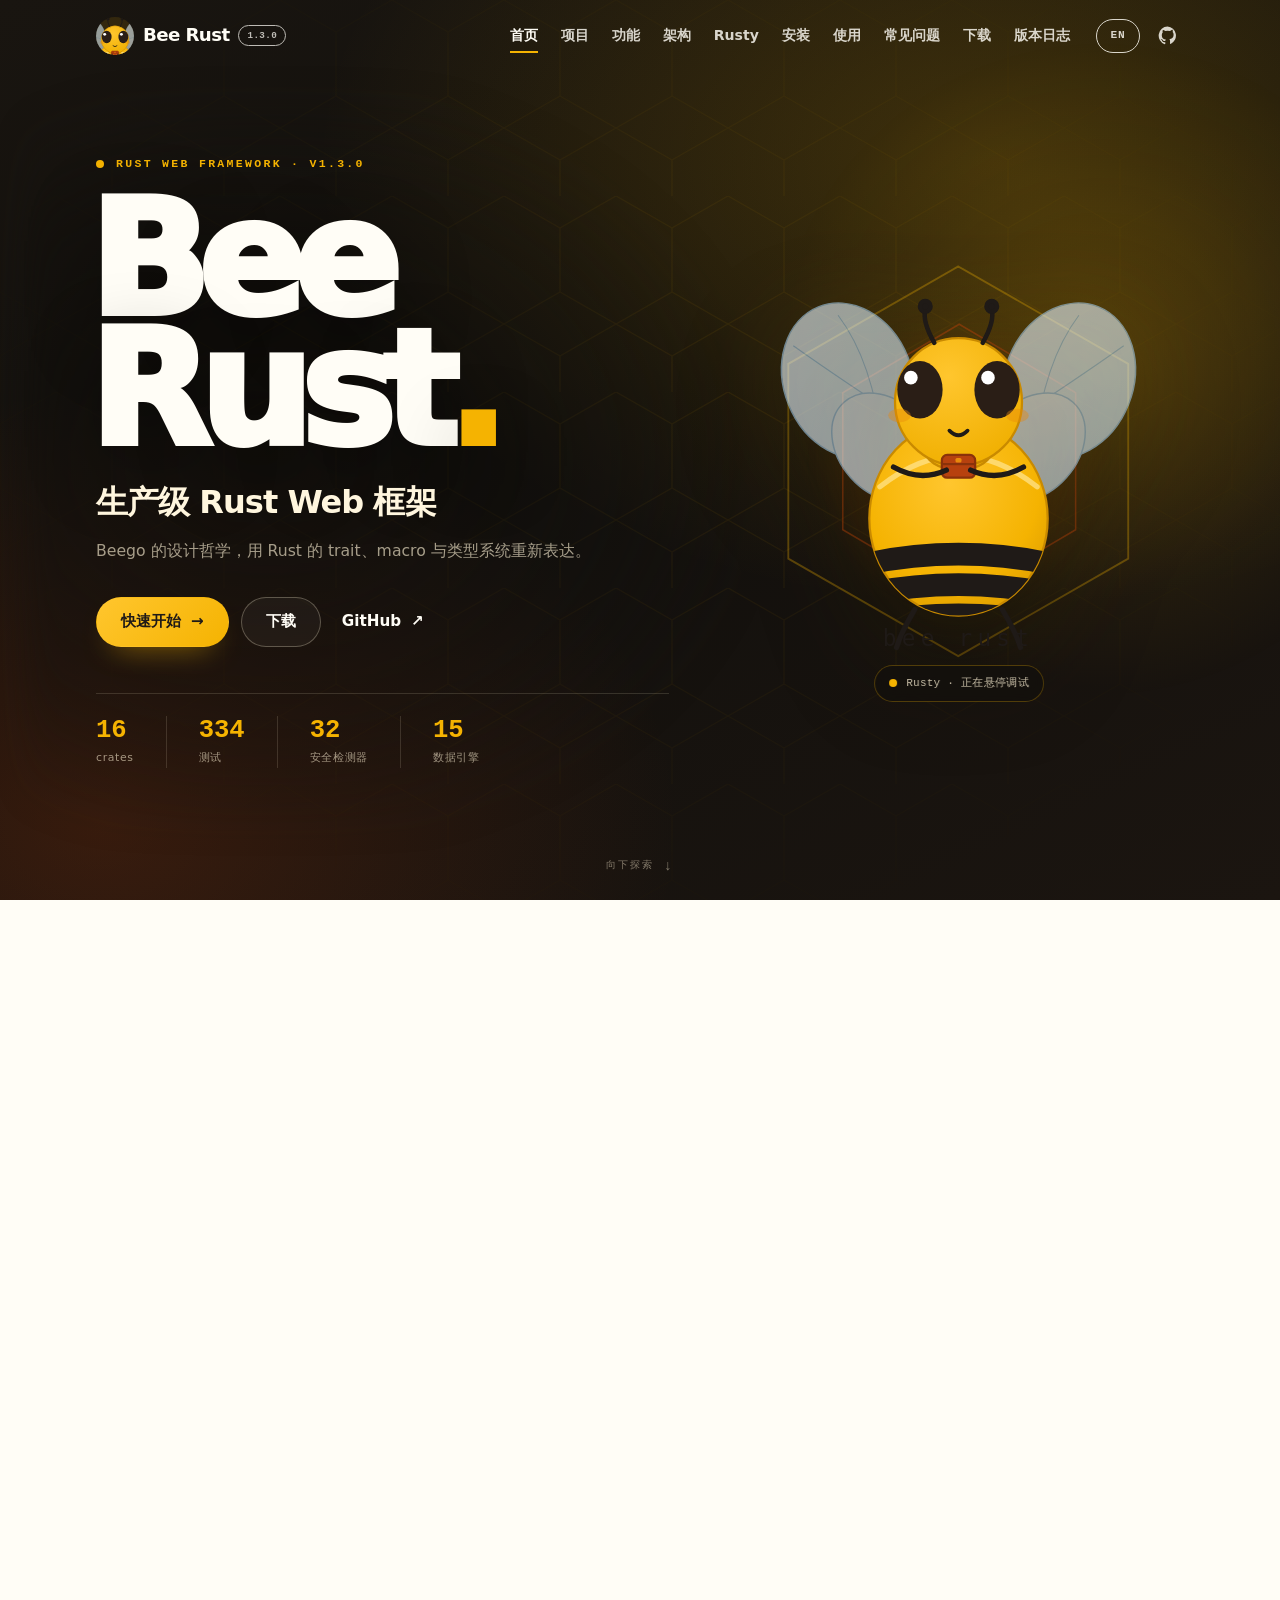
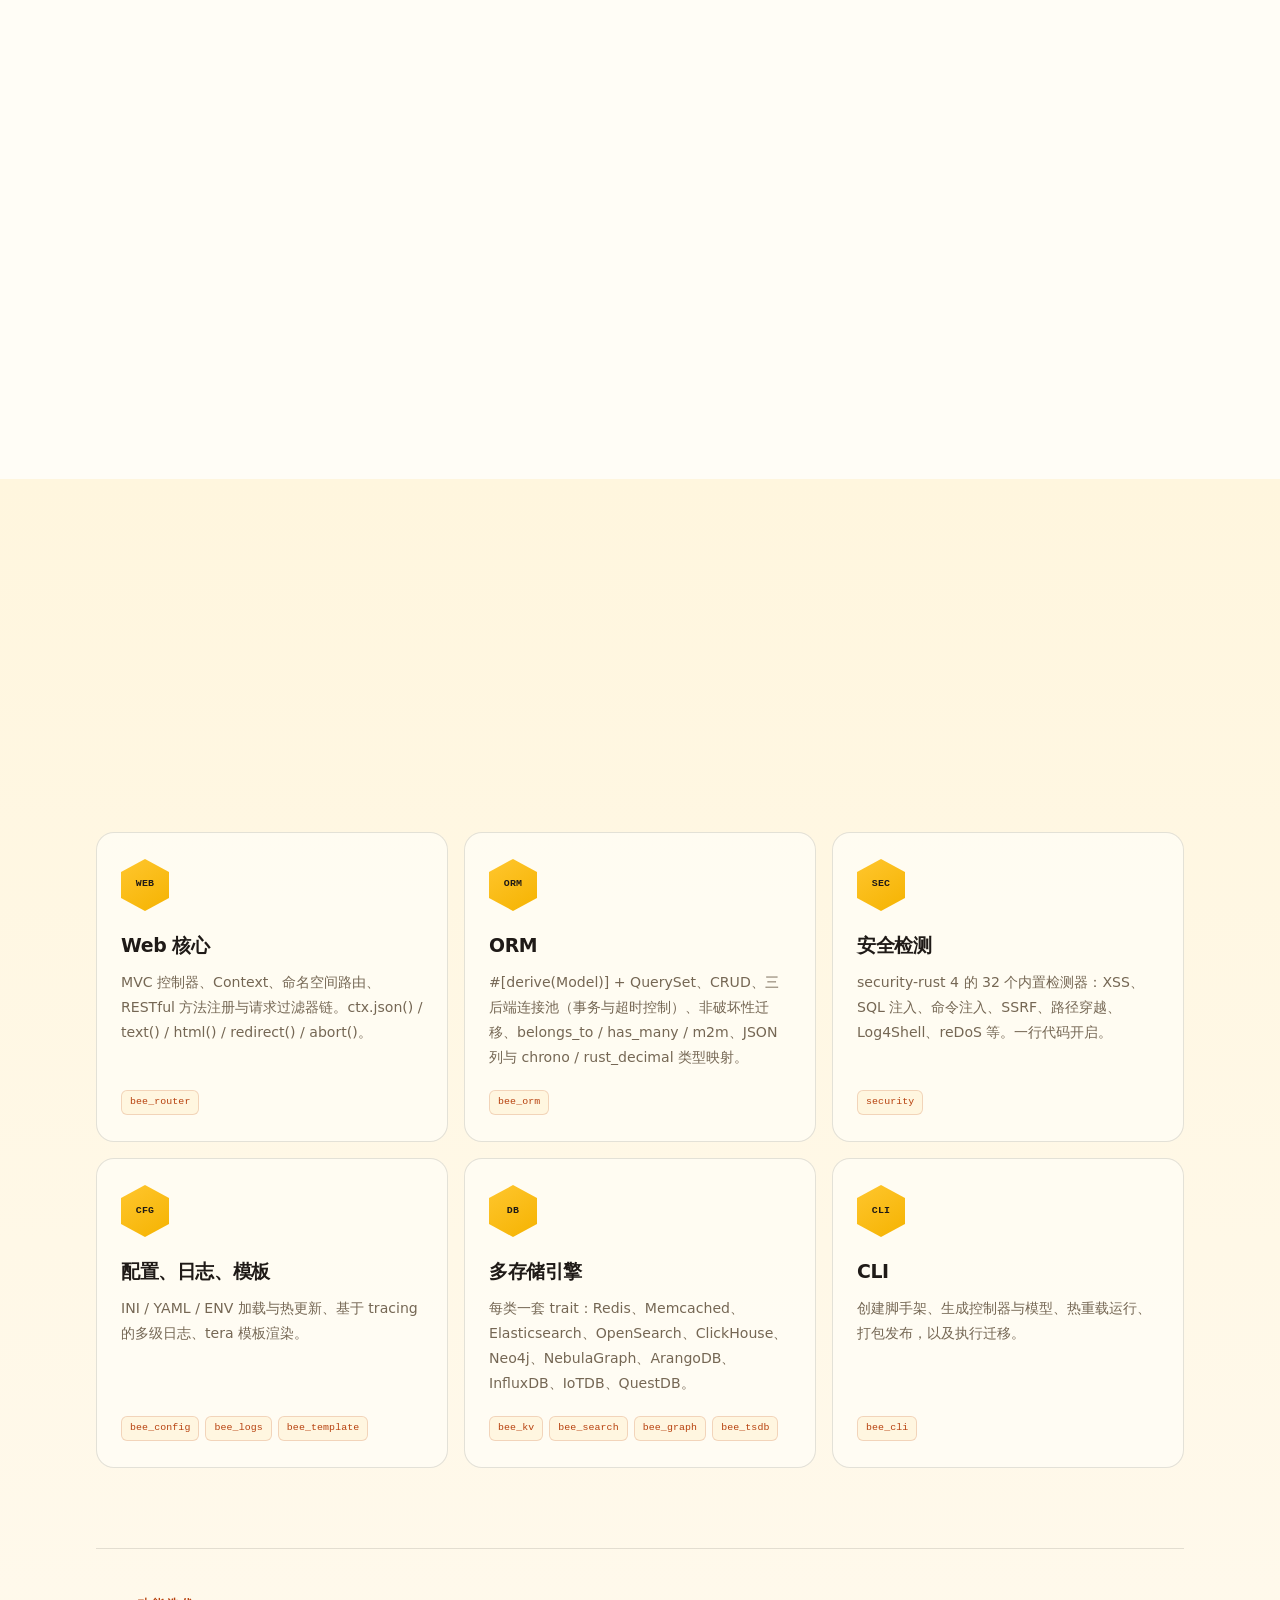
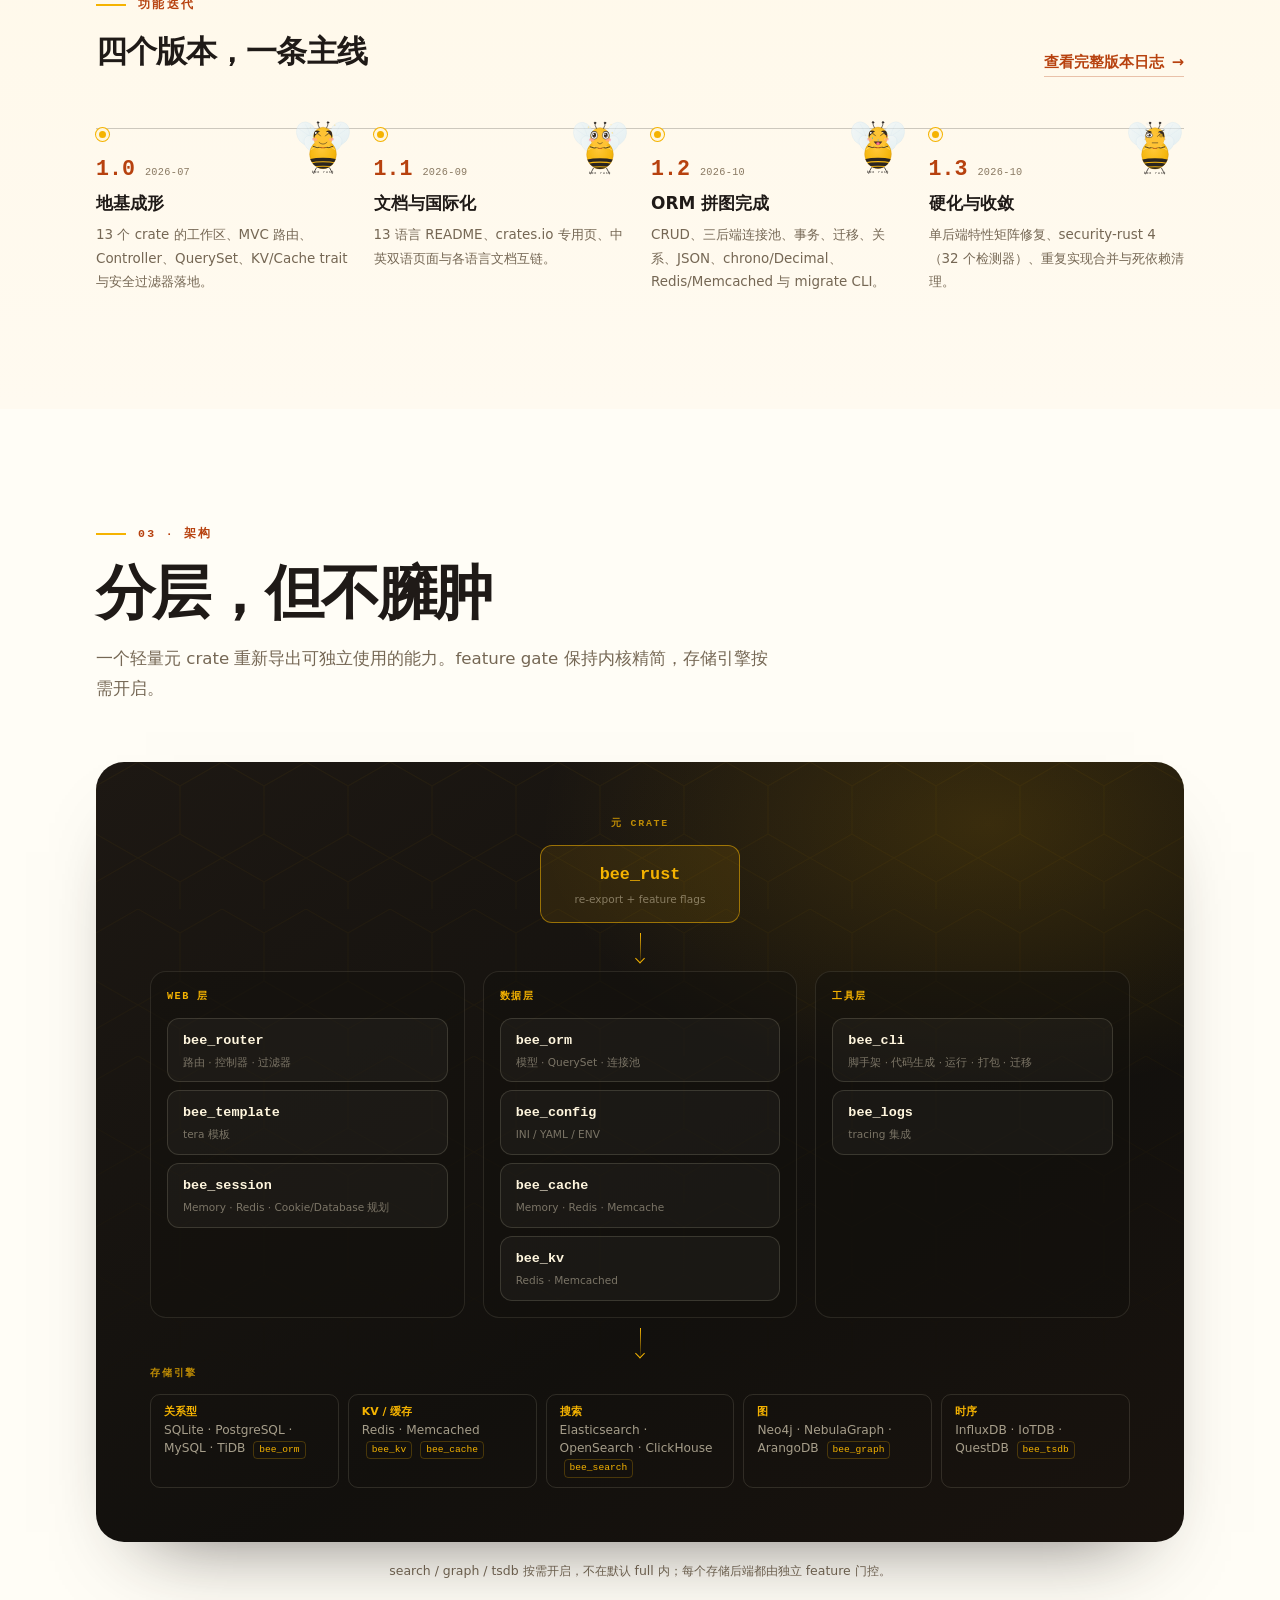
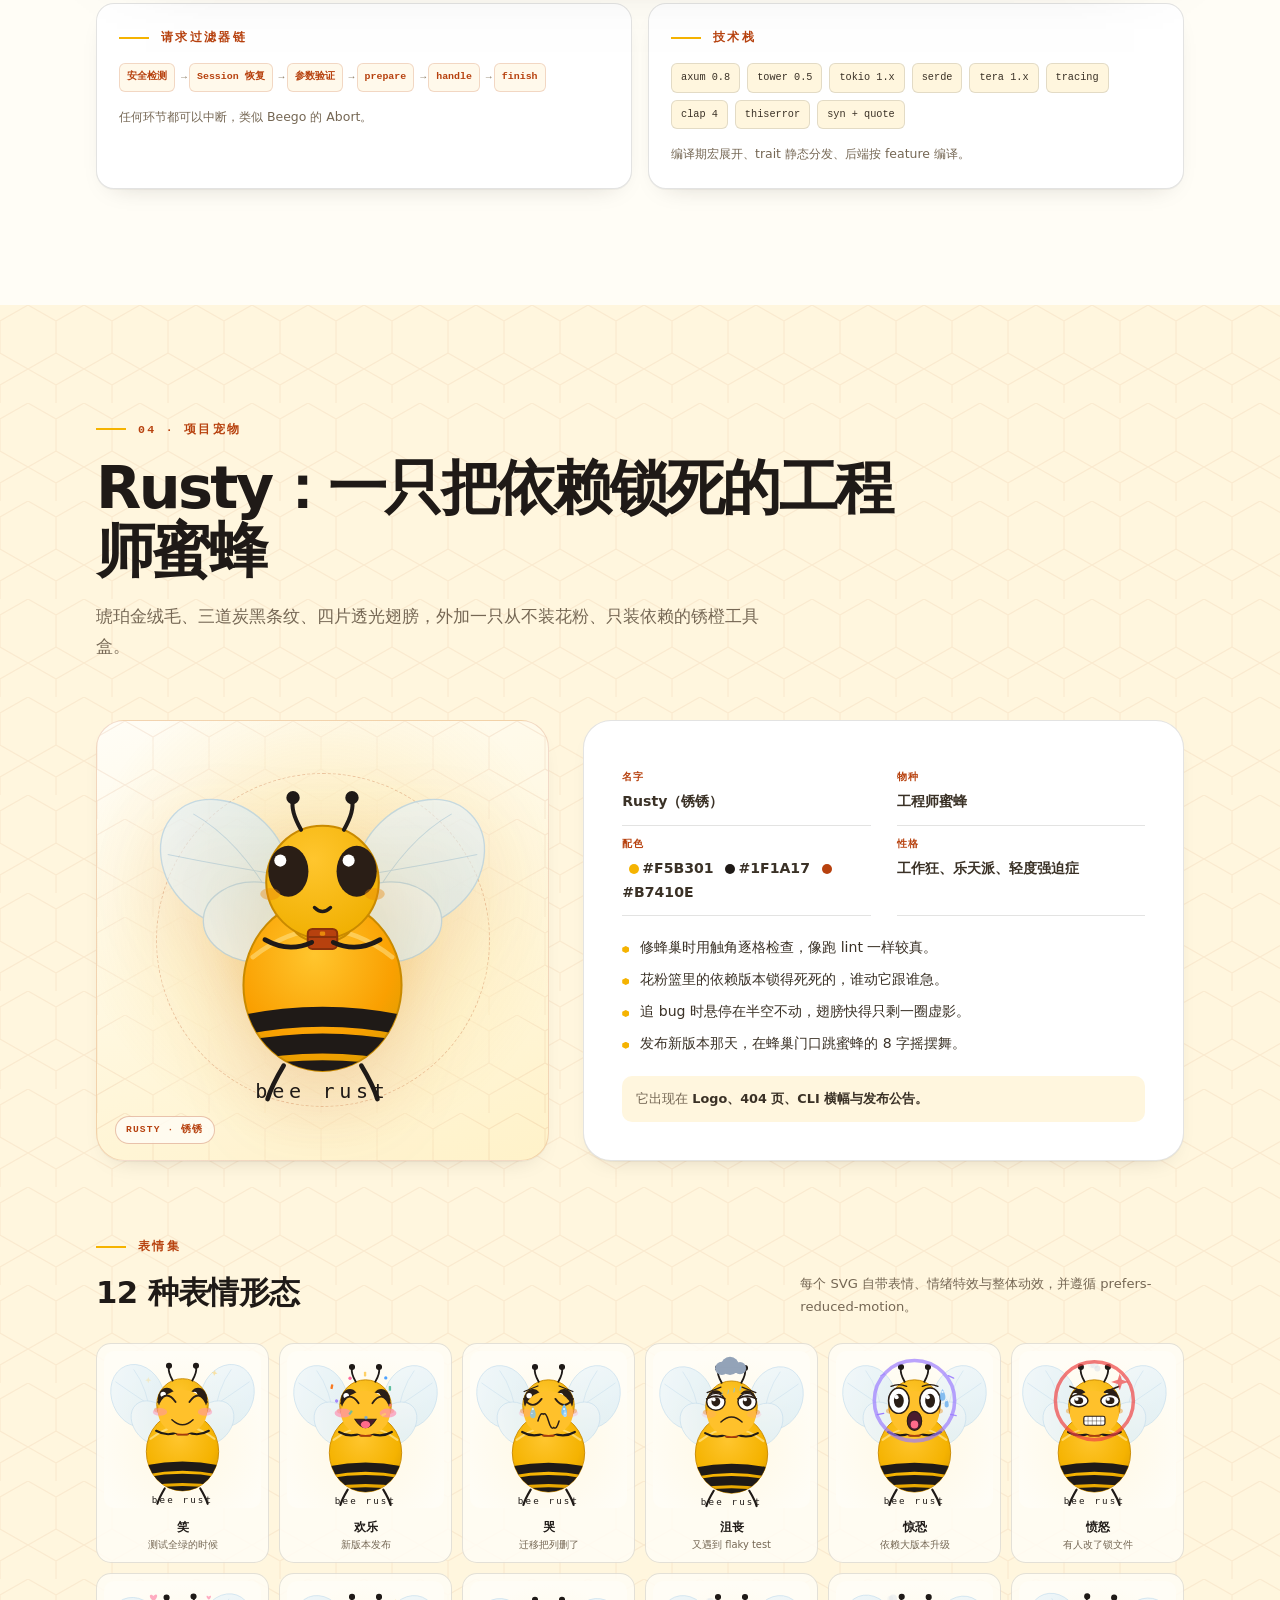
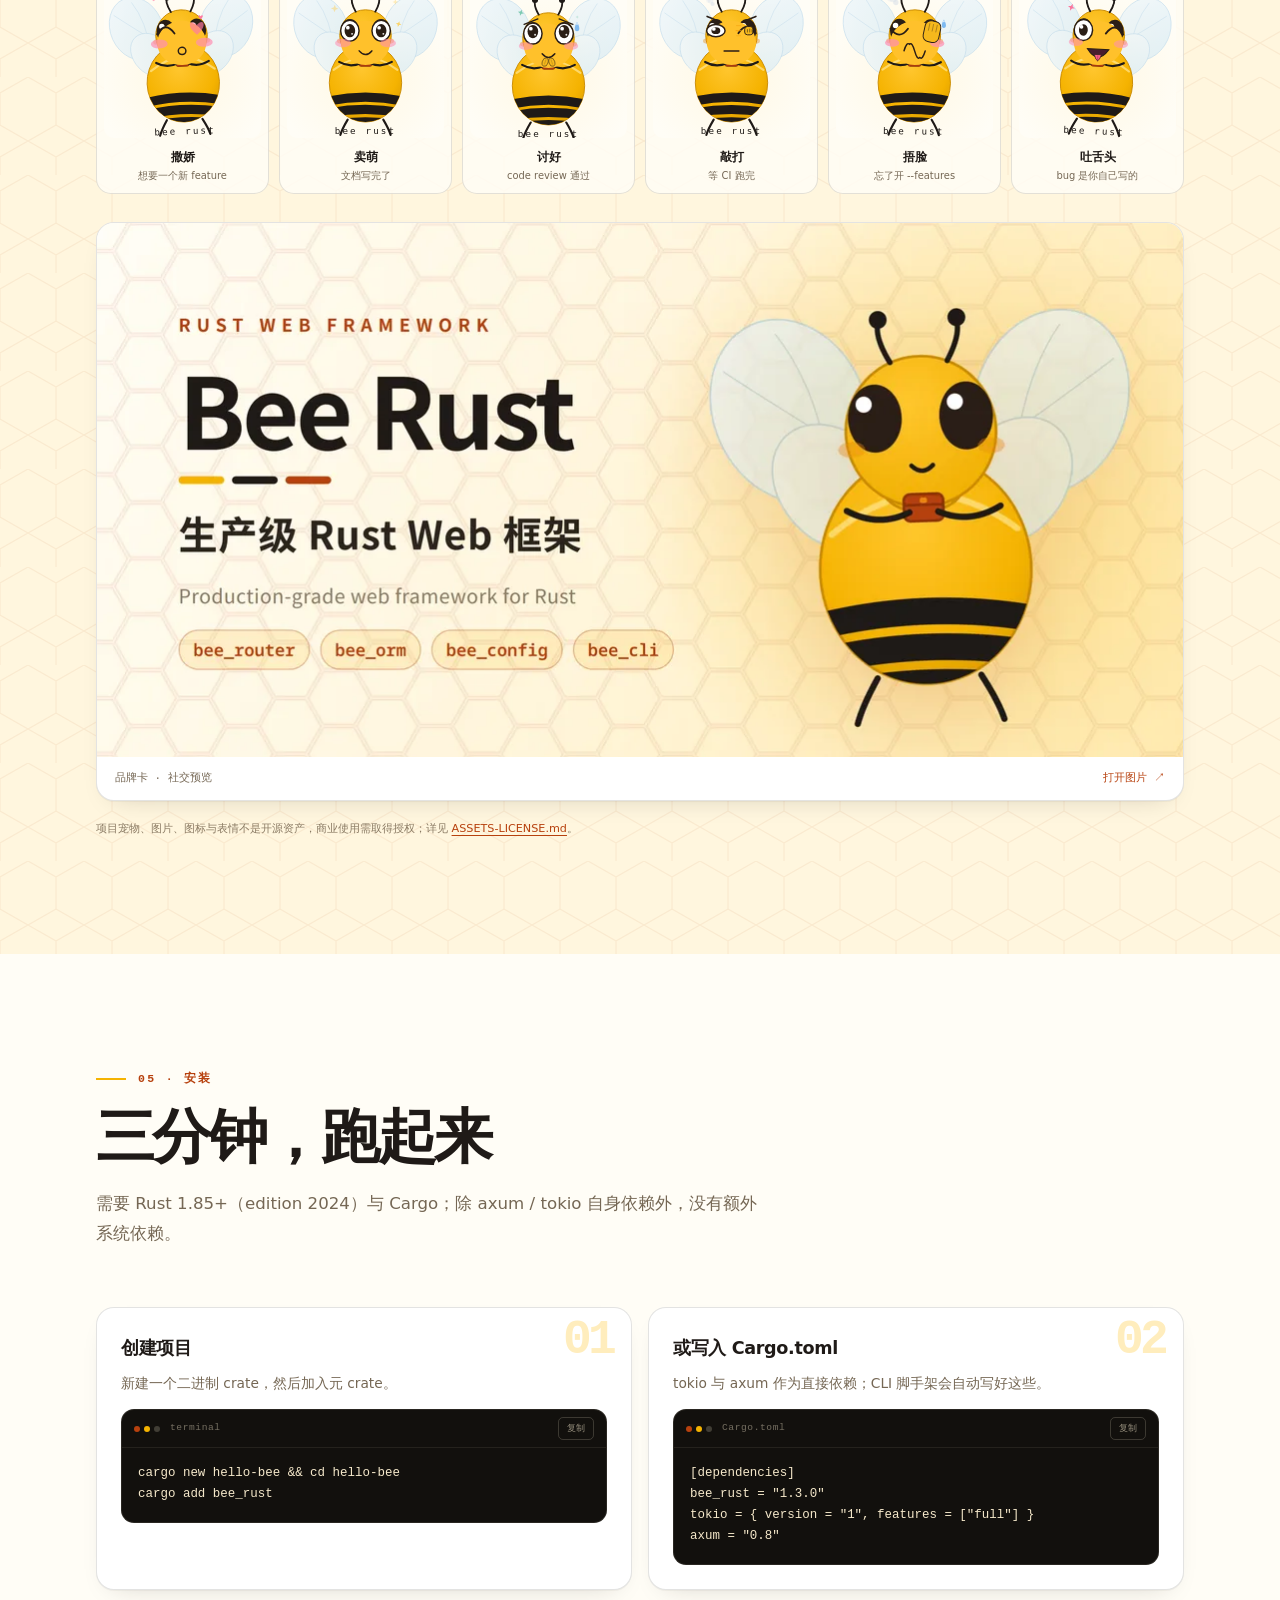
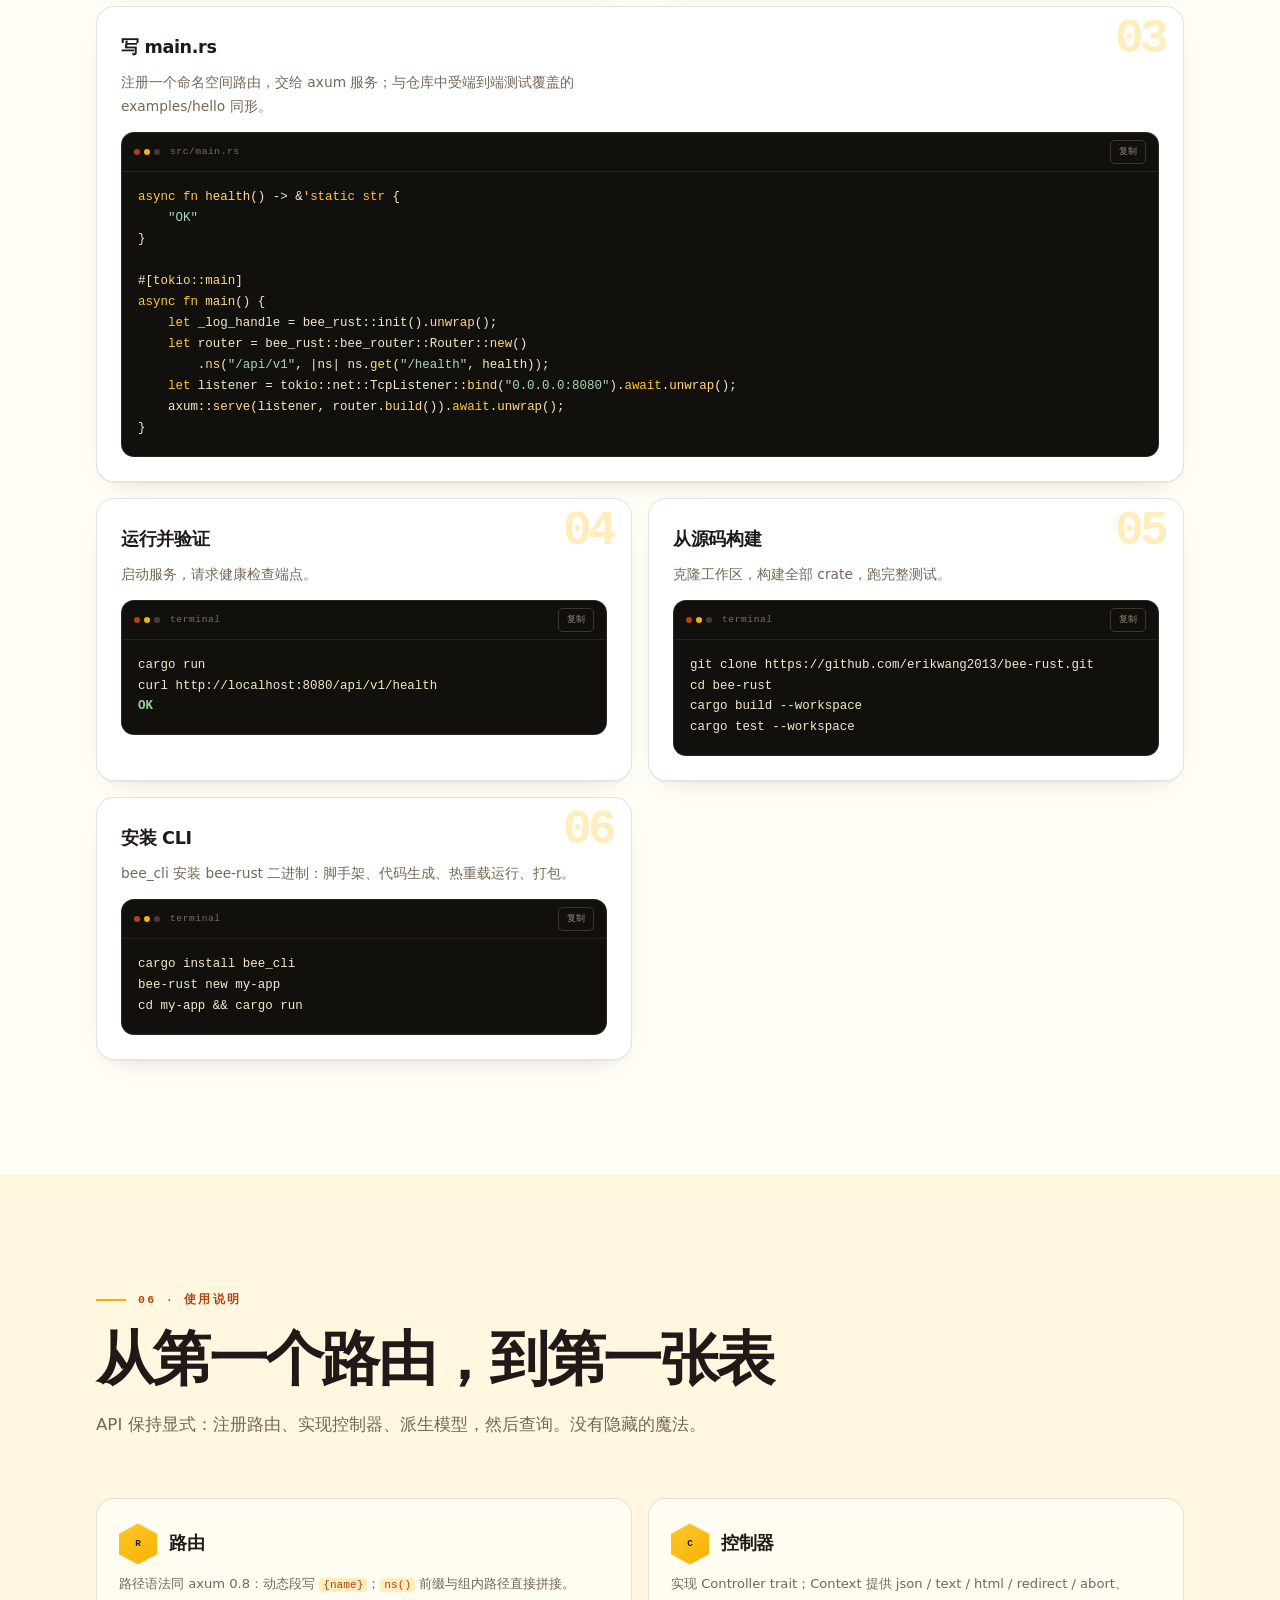
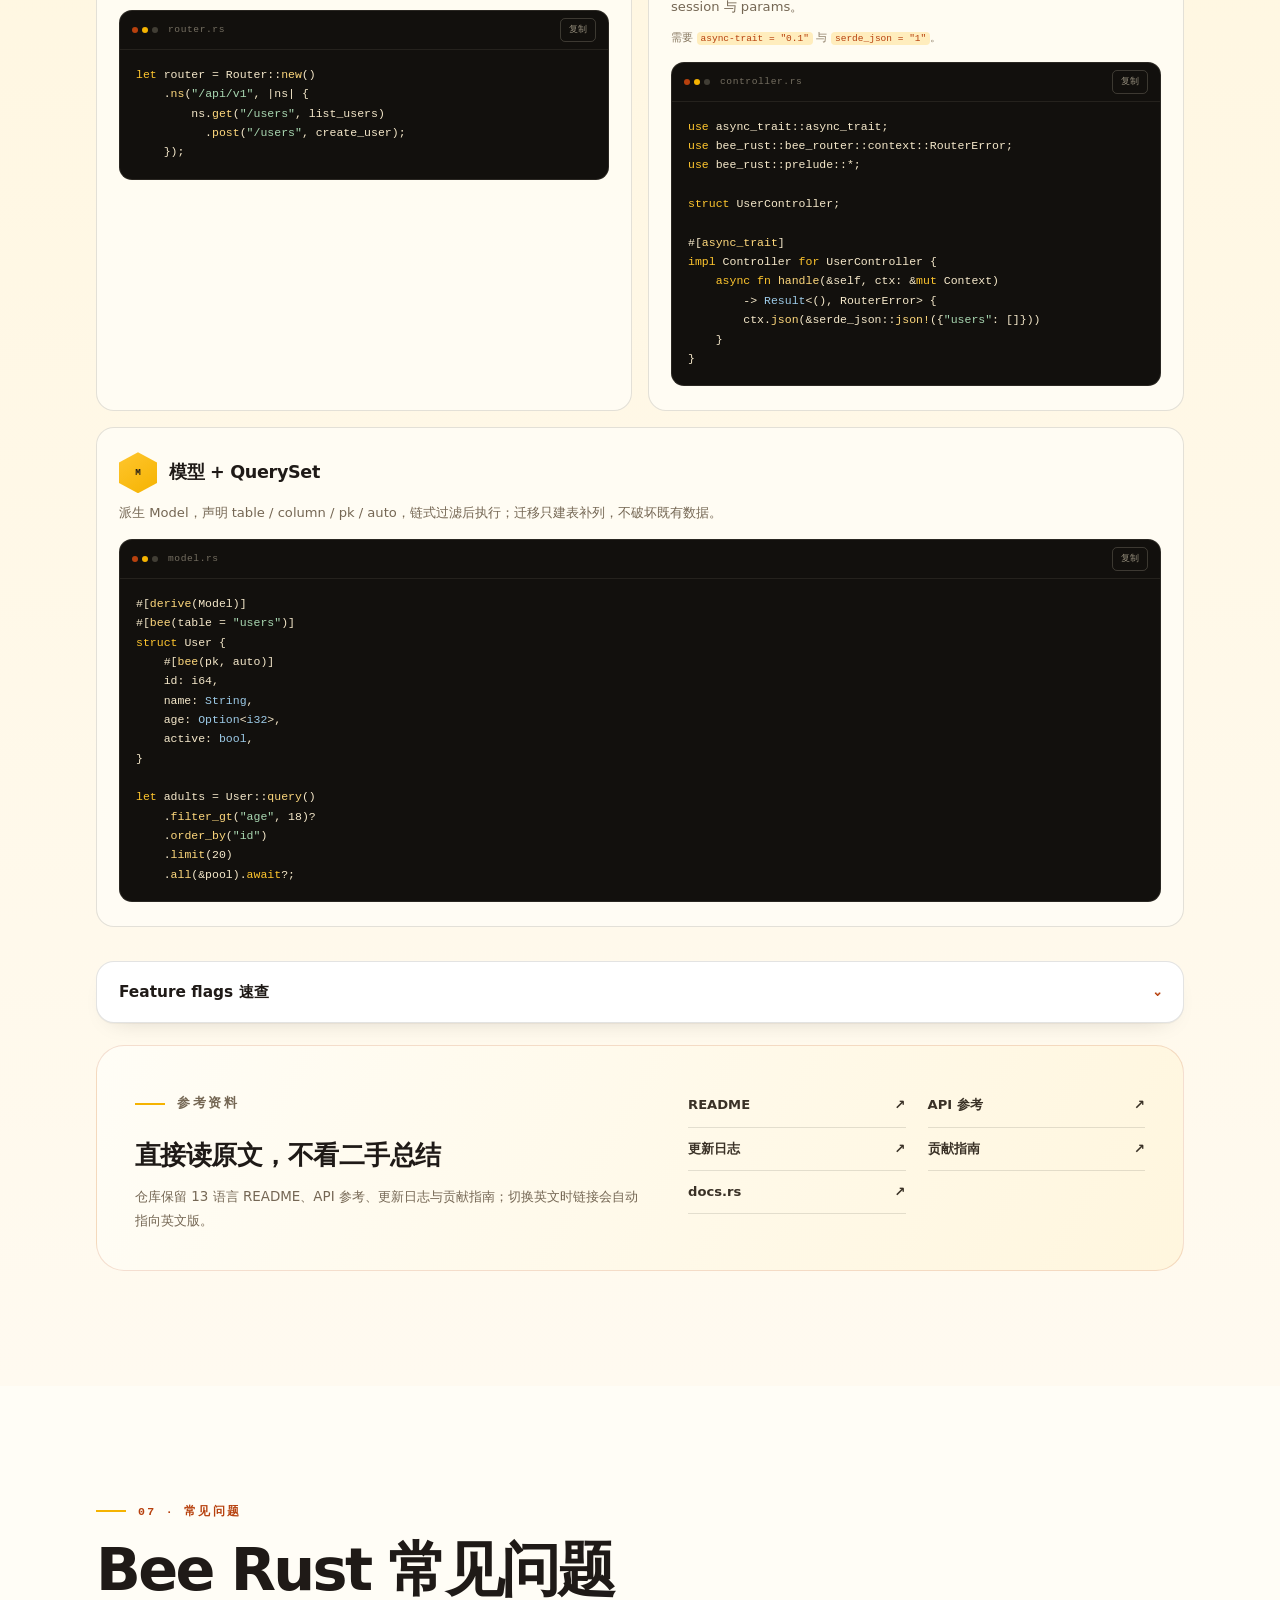
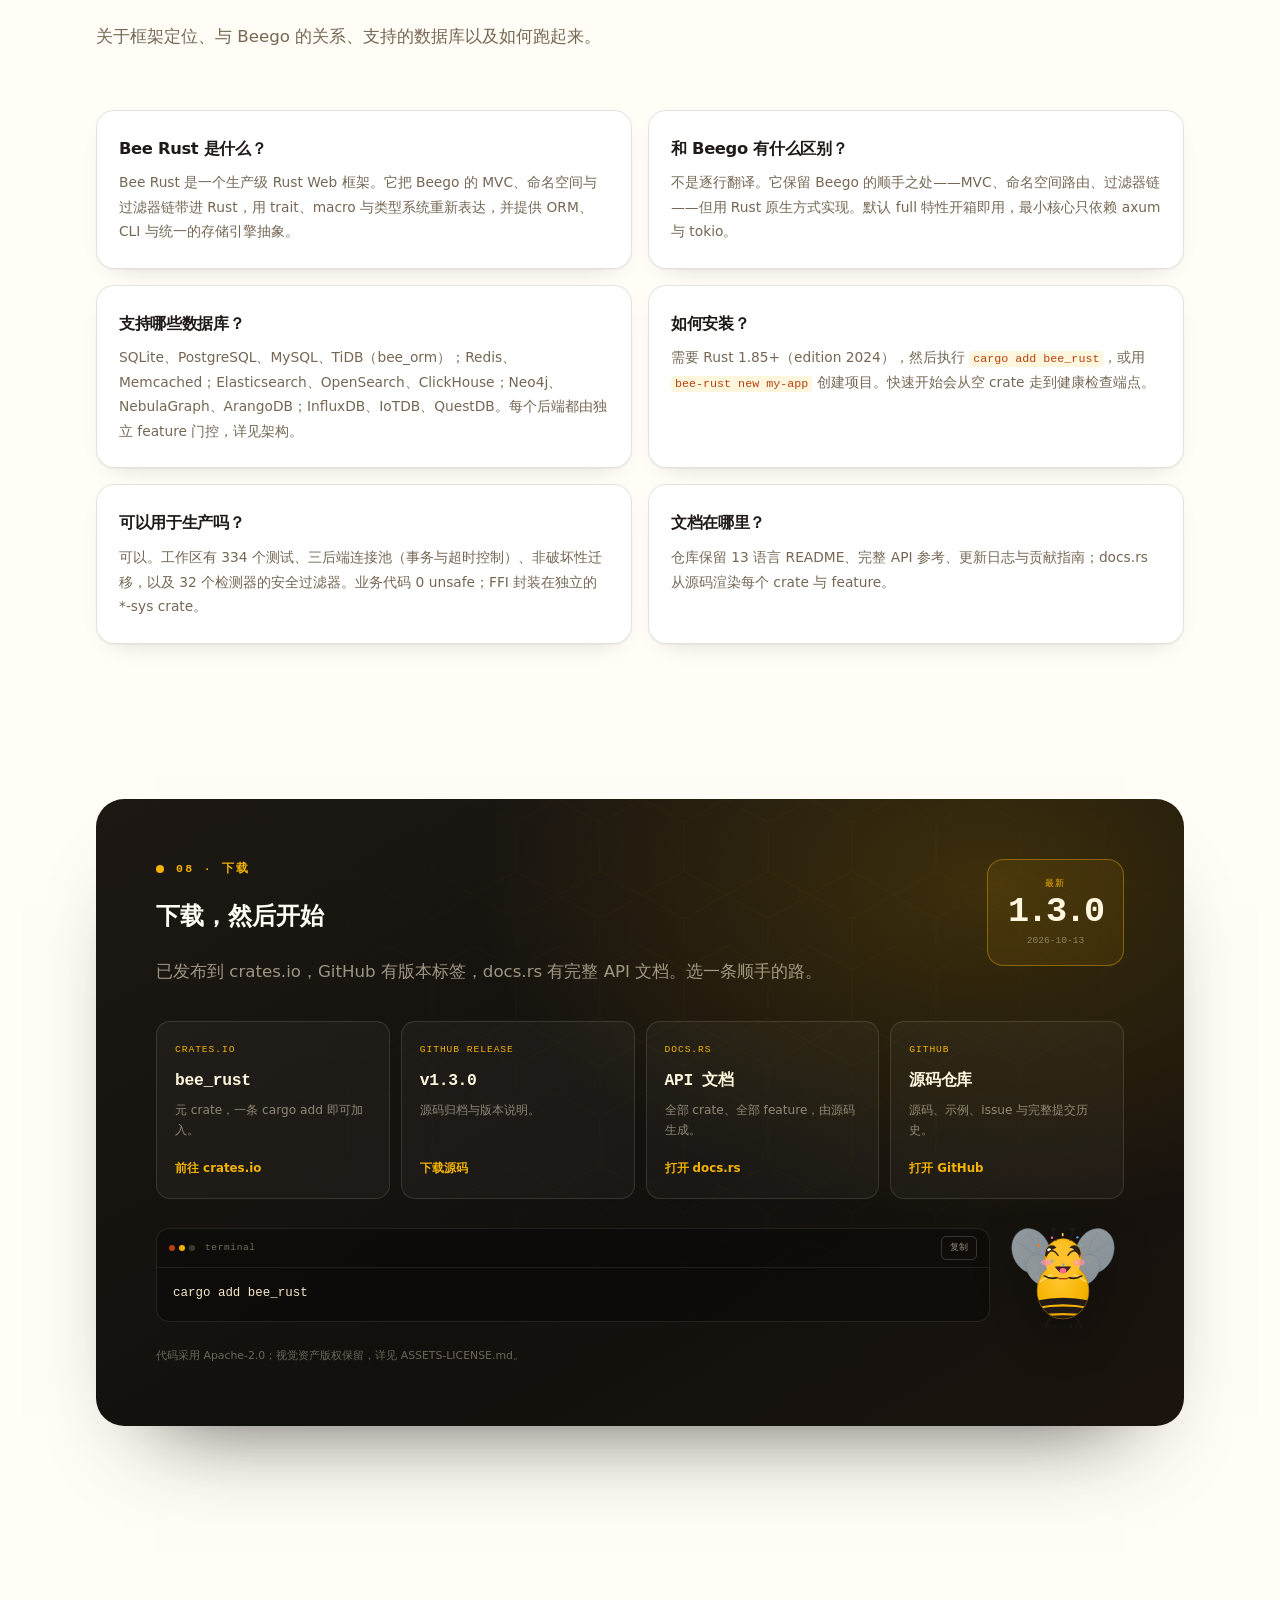
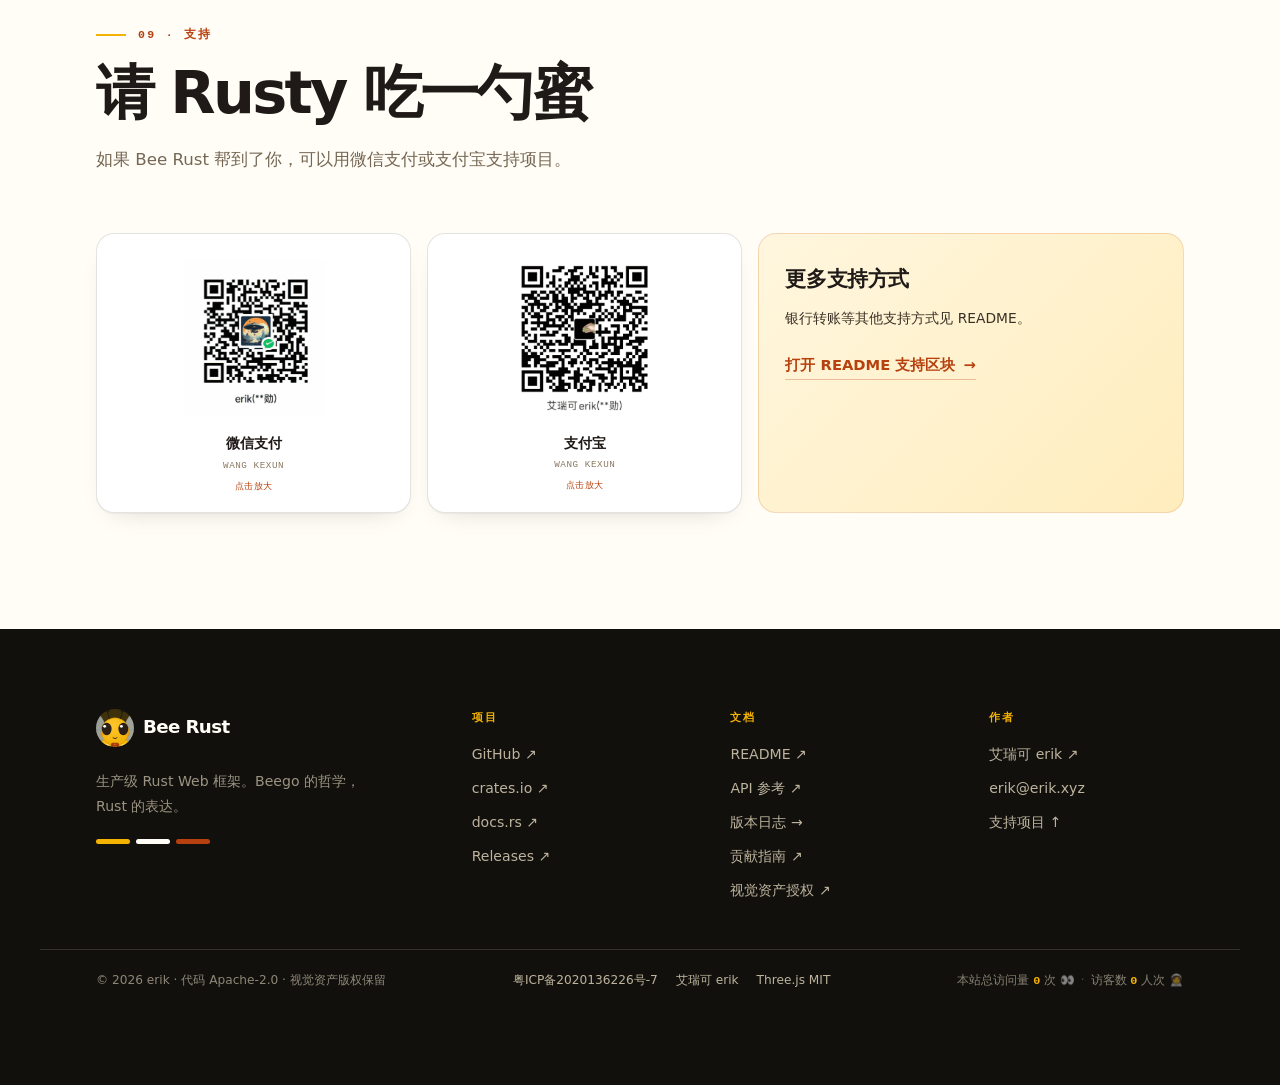
==== commit 77f3f81a: "fix(site): add home navigation link" ====
--- a/site/index.html
+++ b/site/index.html
@@ -141,7 +141,7 @@
   <div class="wrap header-inner">
     <a class="brand" href="./" aria-label="Bee Rust 首页"><span class="brand-mark"><img src="assets/img/rusty-face.svg" alt="" width="38" height="38"></span><span class="brand-name">Bee Rust</span><span class="brand-ver">1.3.0</span></a>
     <nav class="site-nav" id="site-nav" aria-label="主导航">
-      <a href="#intro" data-nav data-en="Project">项目</a><a href="#features" data-nav data-en="Features">功能</a><a href="#architecture" data-nav data-en="Architecture">架构</a><a href="#rusty" data-nav data-en="Rusty">Rusty</a>
+      <a href="#top" data-nav data-en="Home">首页</a><a href="#intro" data-nav data-en="Project">项目</a><a href="#features" data-nav data-en="Features">功能</a><a href="#architecture" data-nav data-en="Architecture">架构</a><a href="#rusty" data-nav data-en="Rusty">Rusty</a>
       <a href="#install" data-nav data-en="Install">安装</a><a href="#usage" data-nav data-en="Usage">使用</a><a href="#faq" data-nav data-en="FAQ">常见问题</a><a href="#download" data-nav data-en="Download">下载</a><a href="changelog.html" data-nav data-en="Changelog">版本日志</a>
     </nav>
     <div class="header-actions">
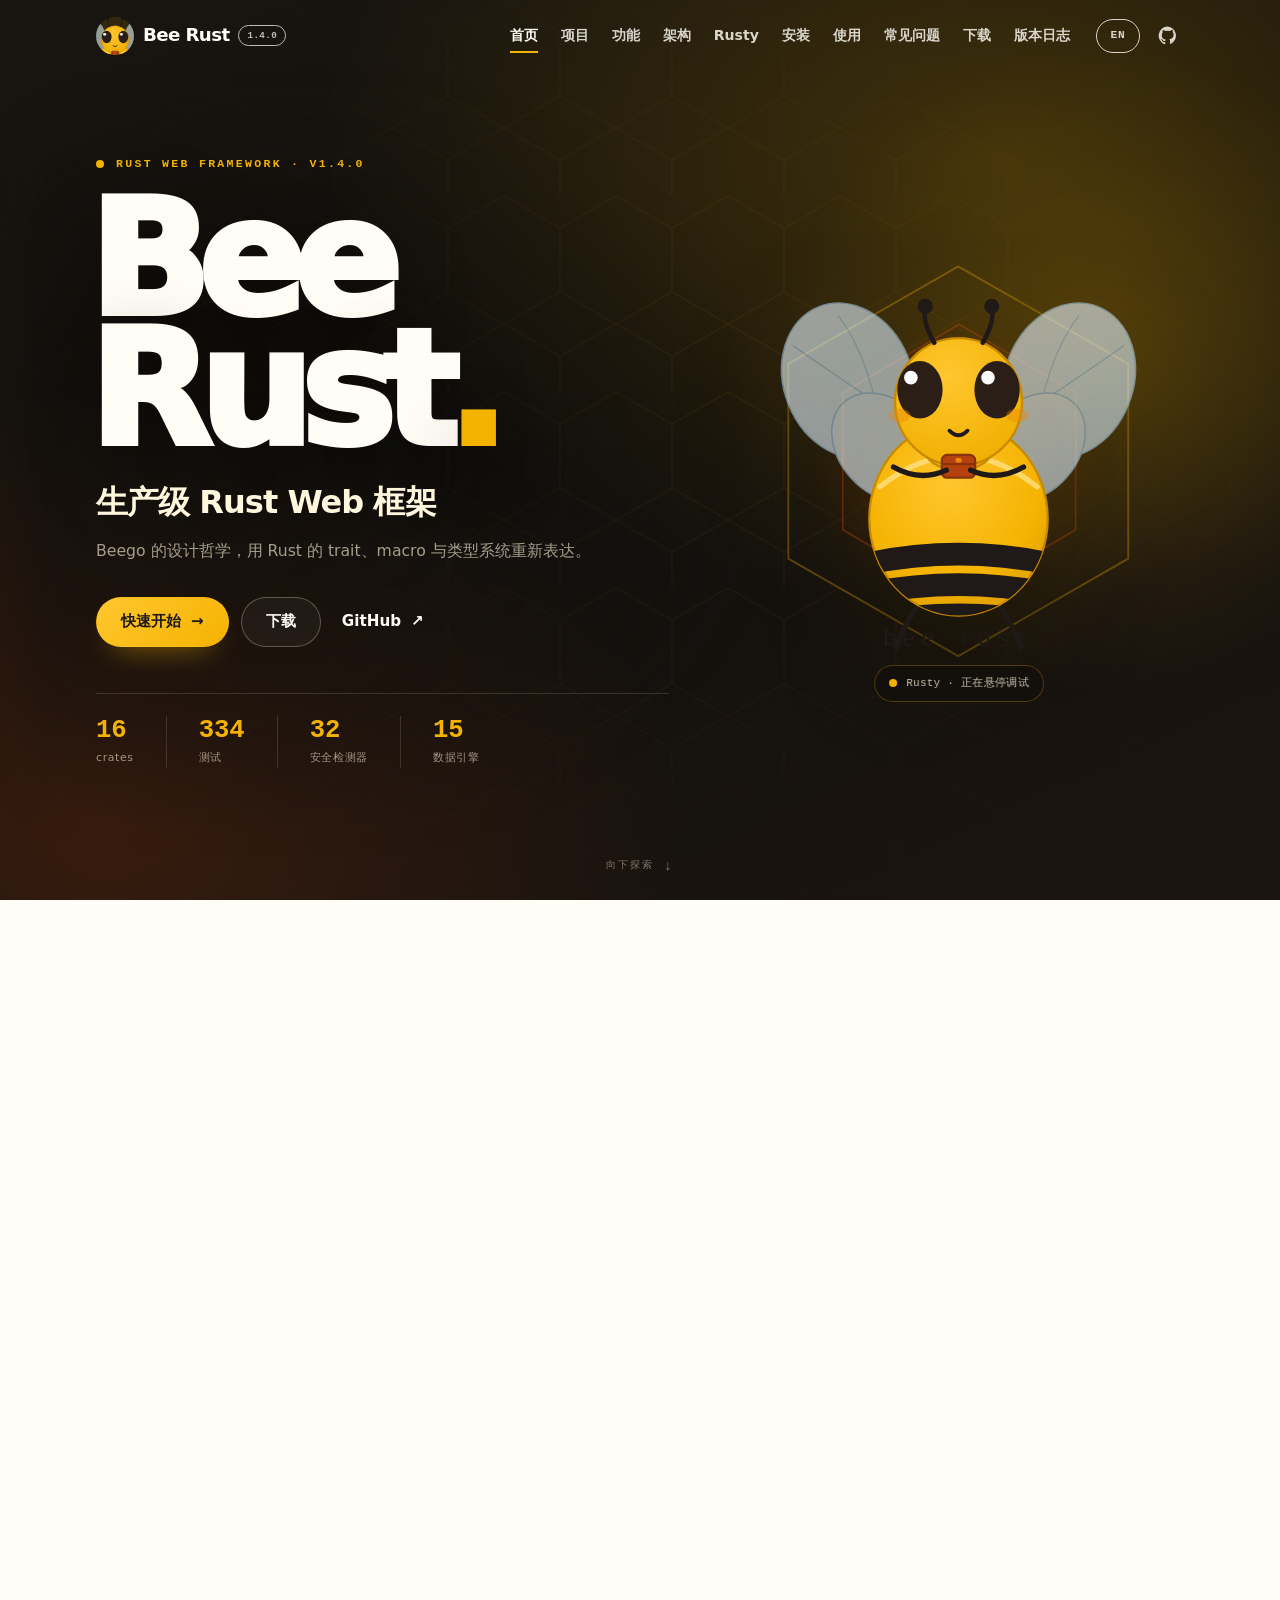
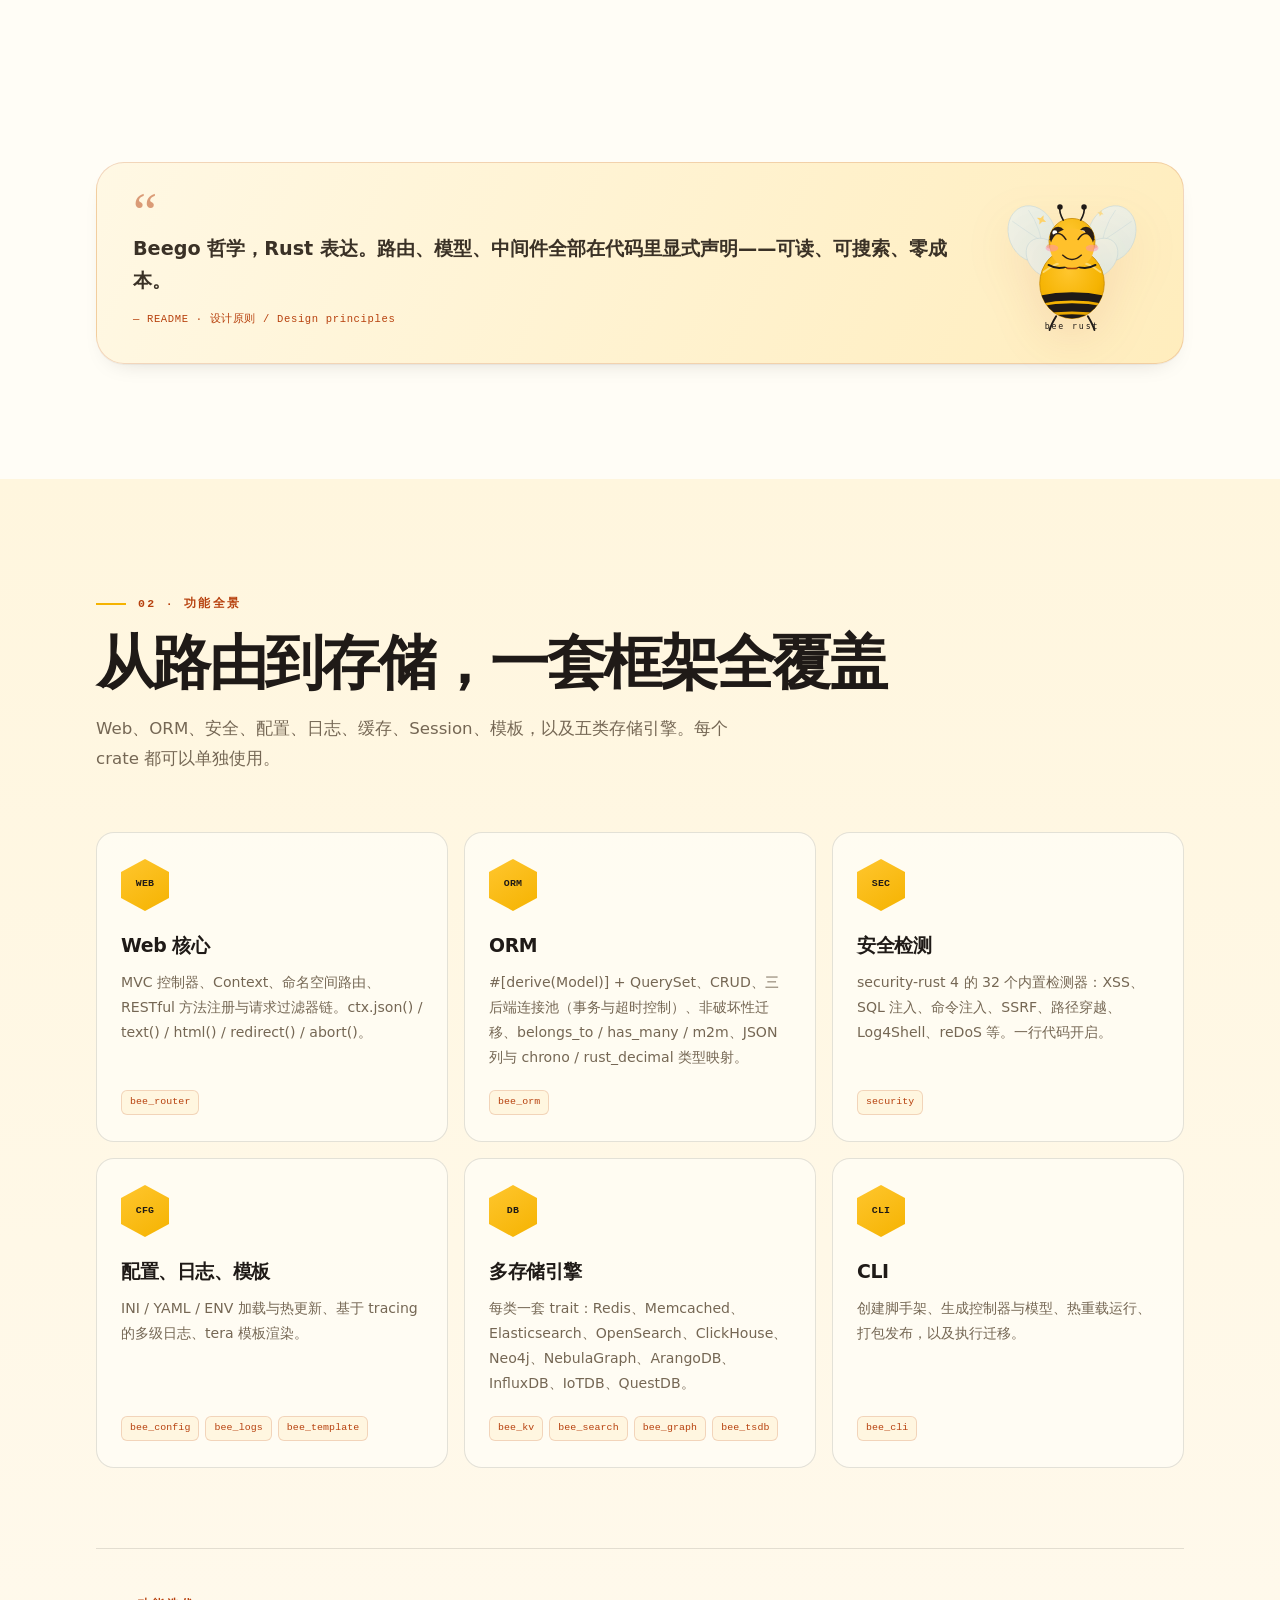
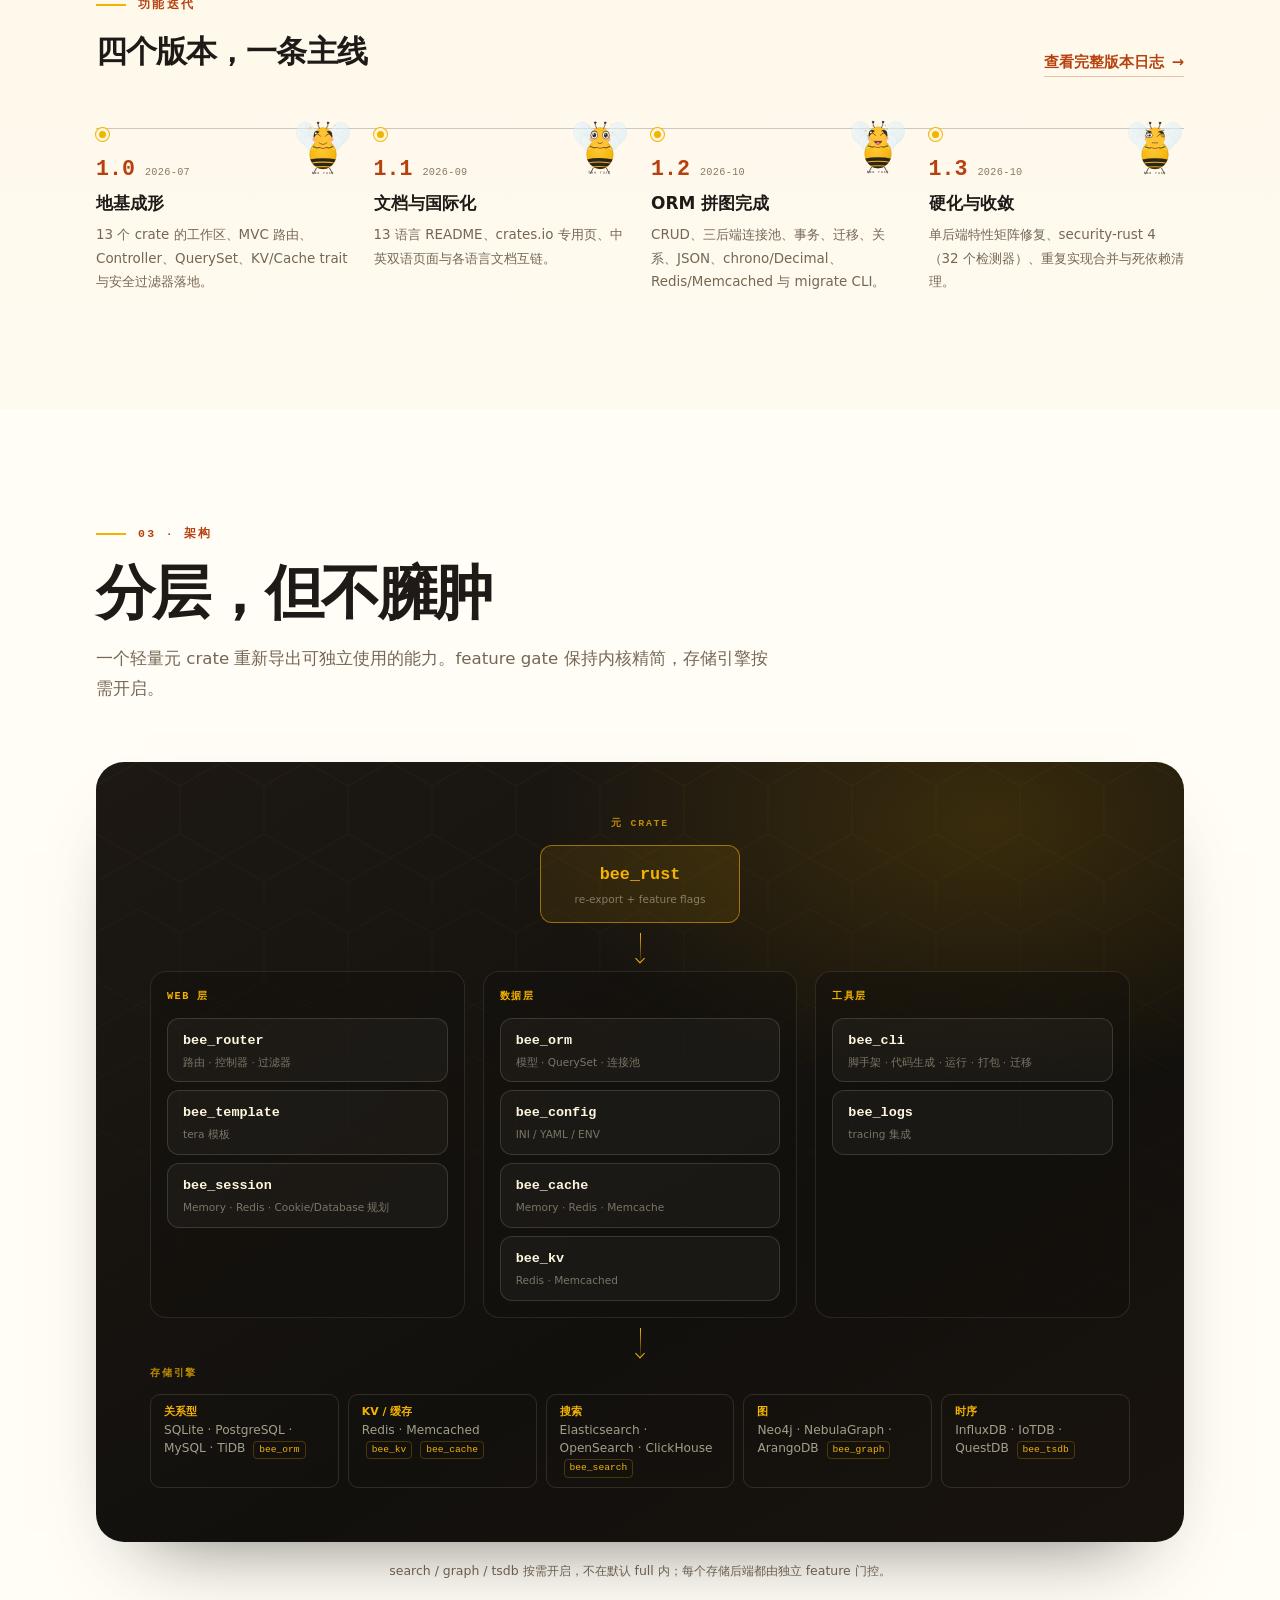
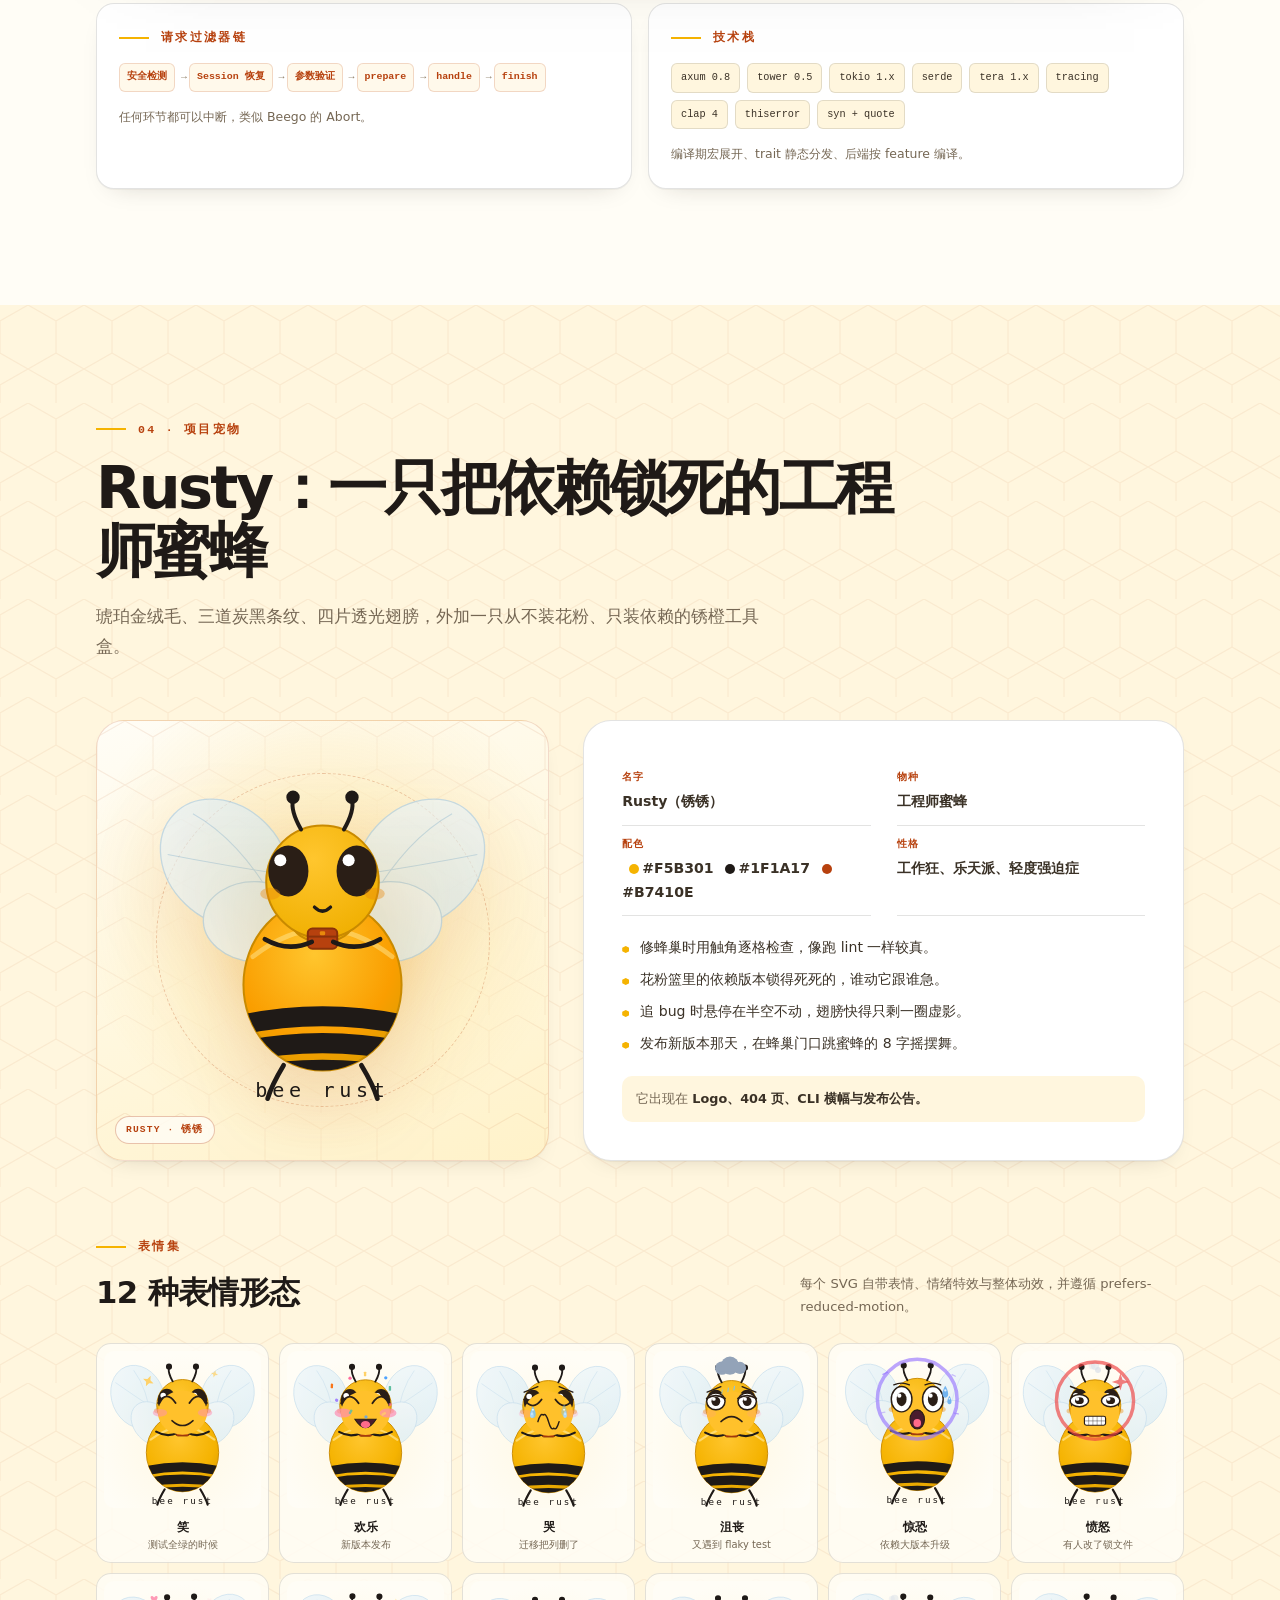
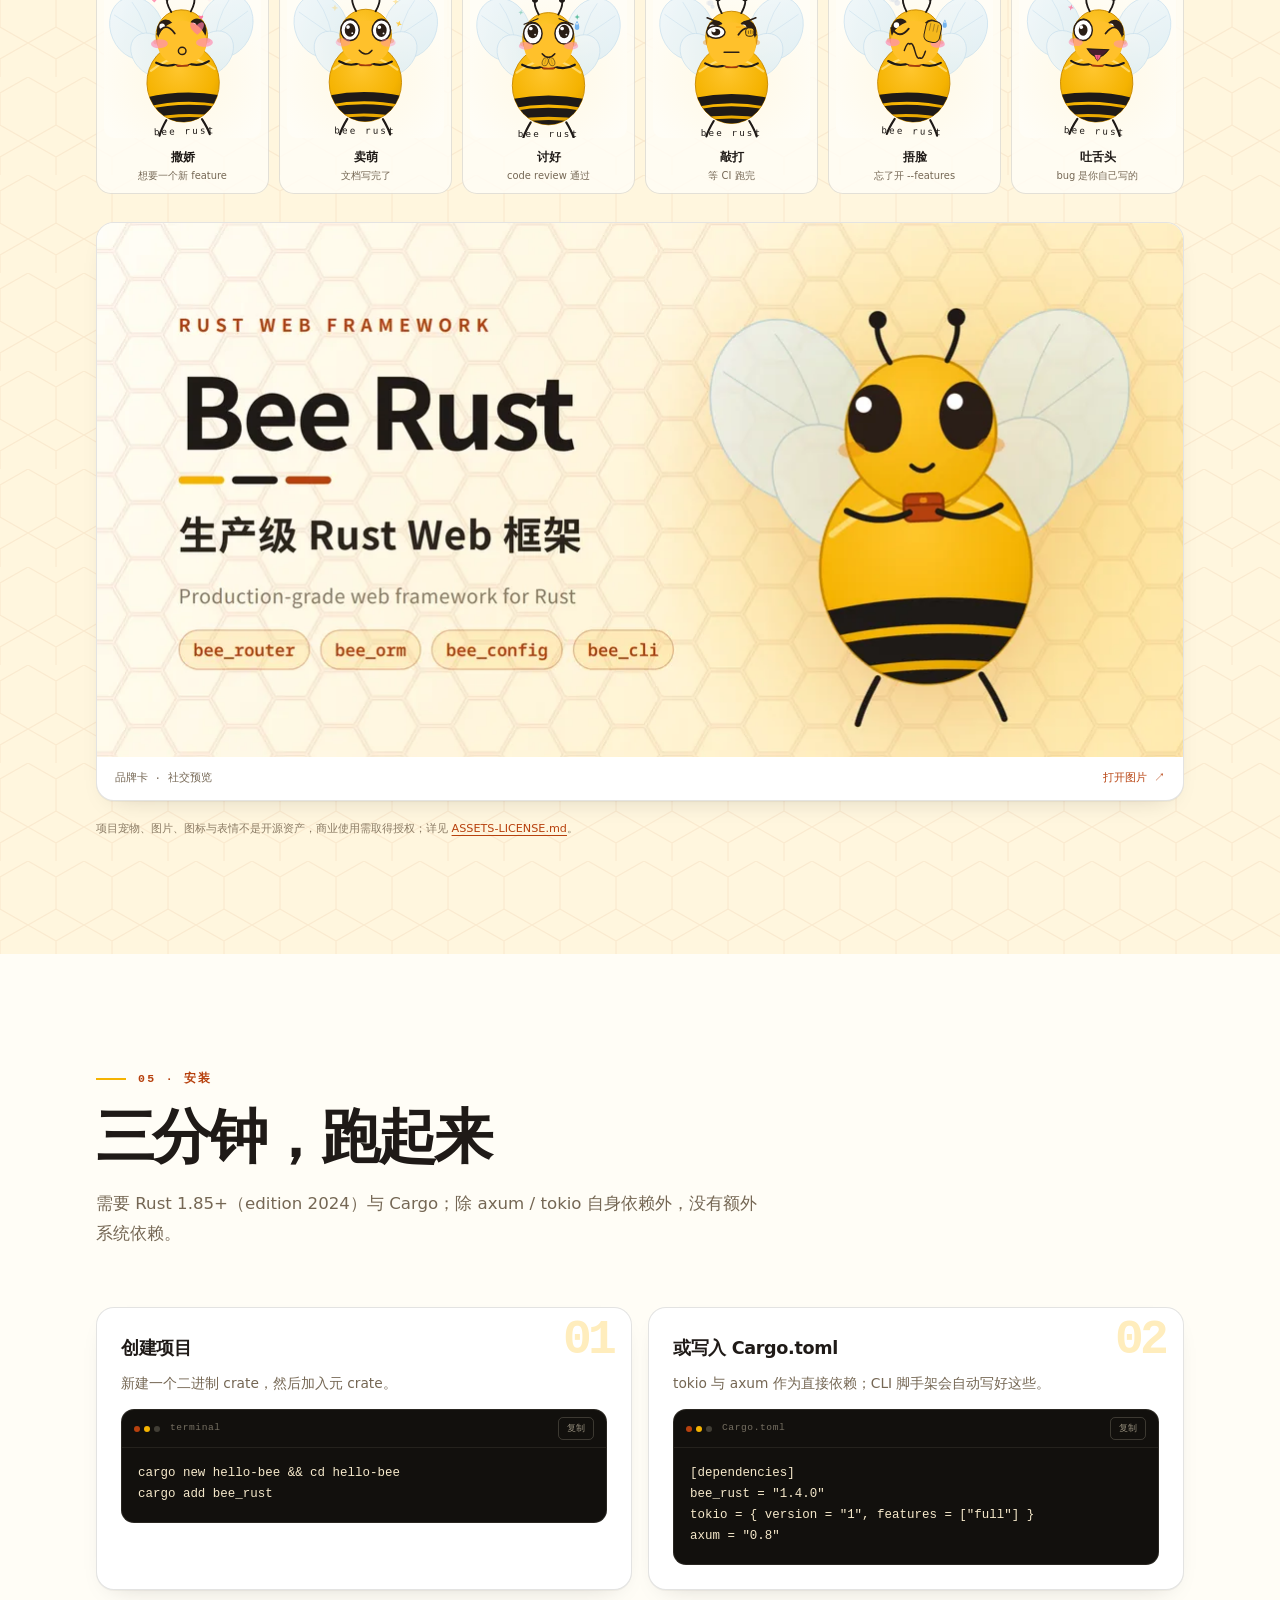
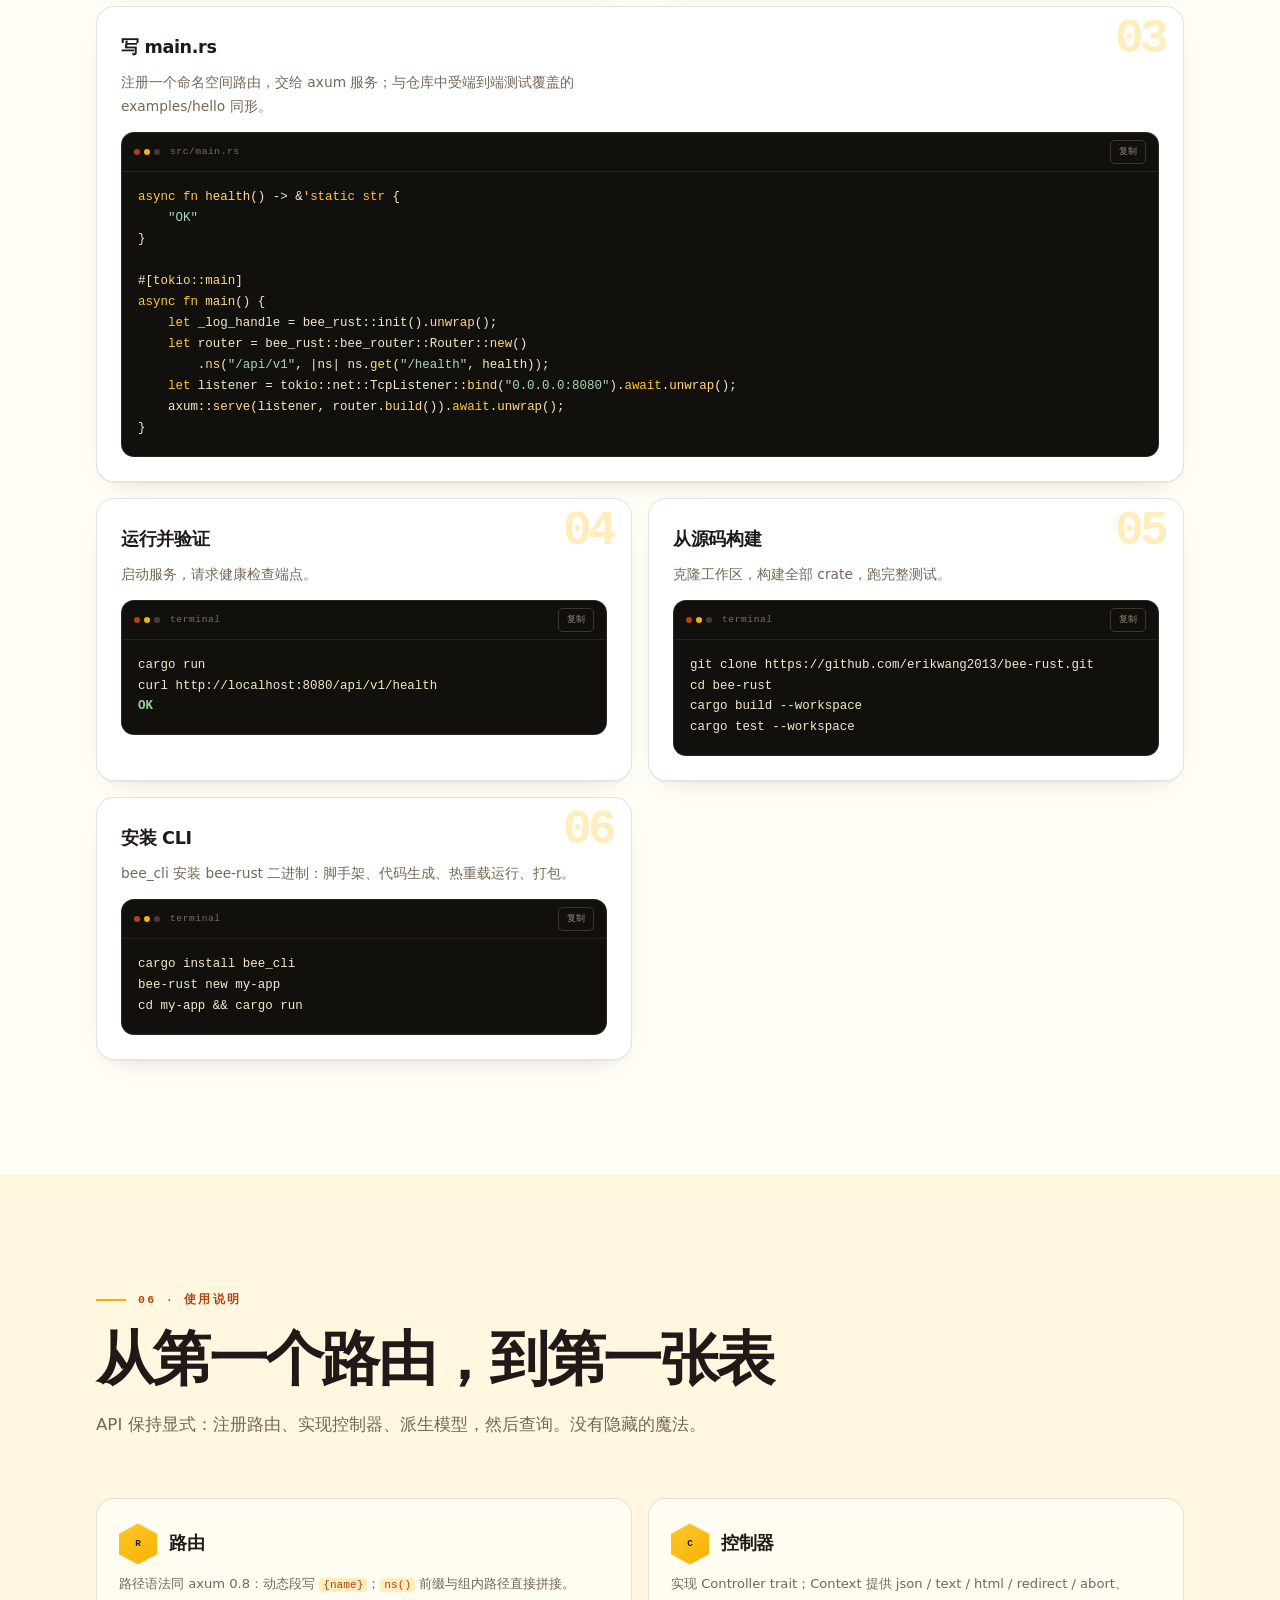
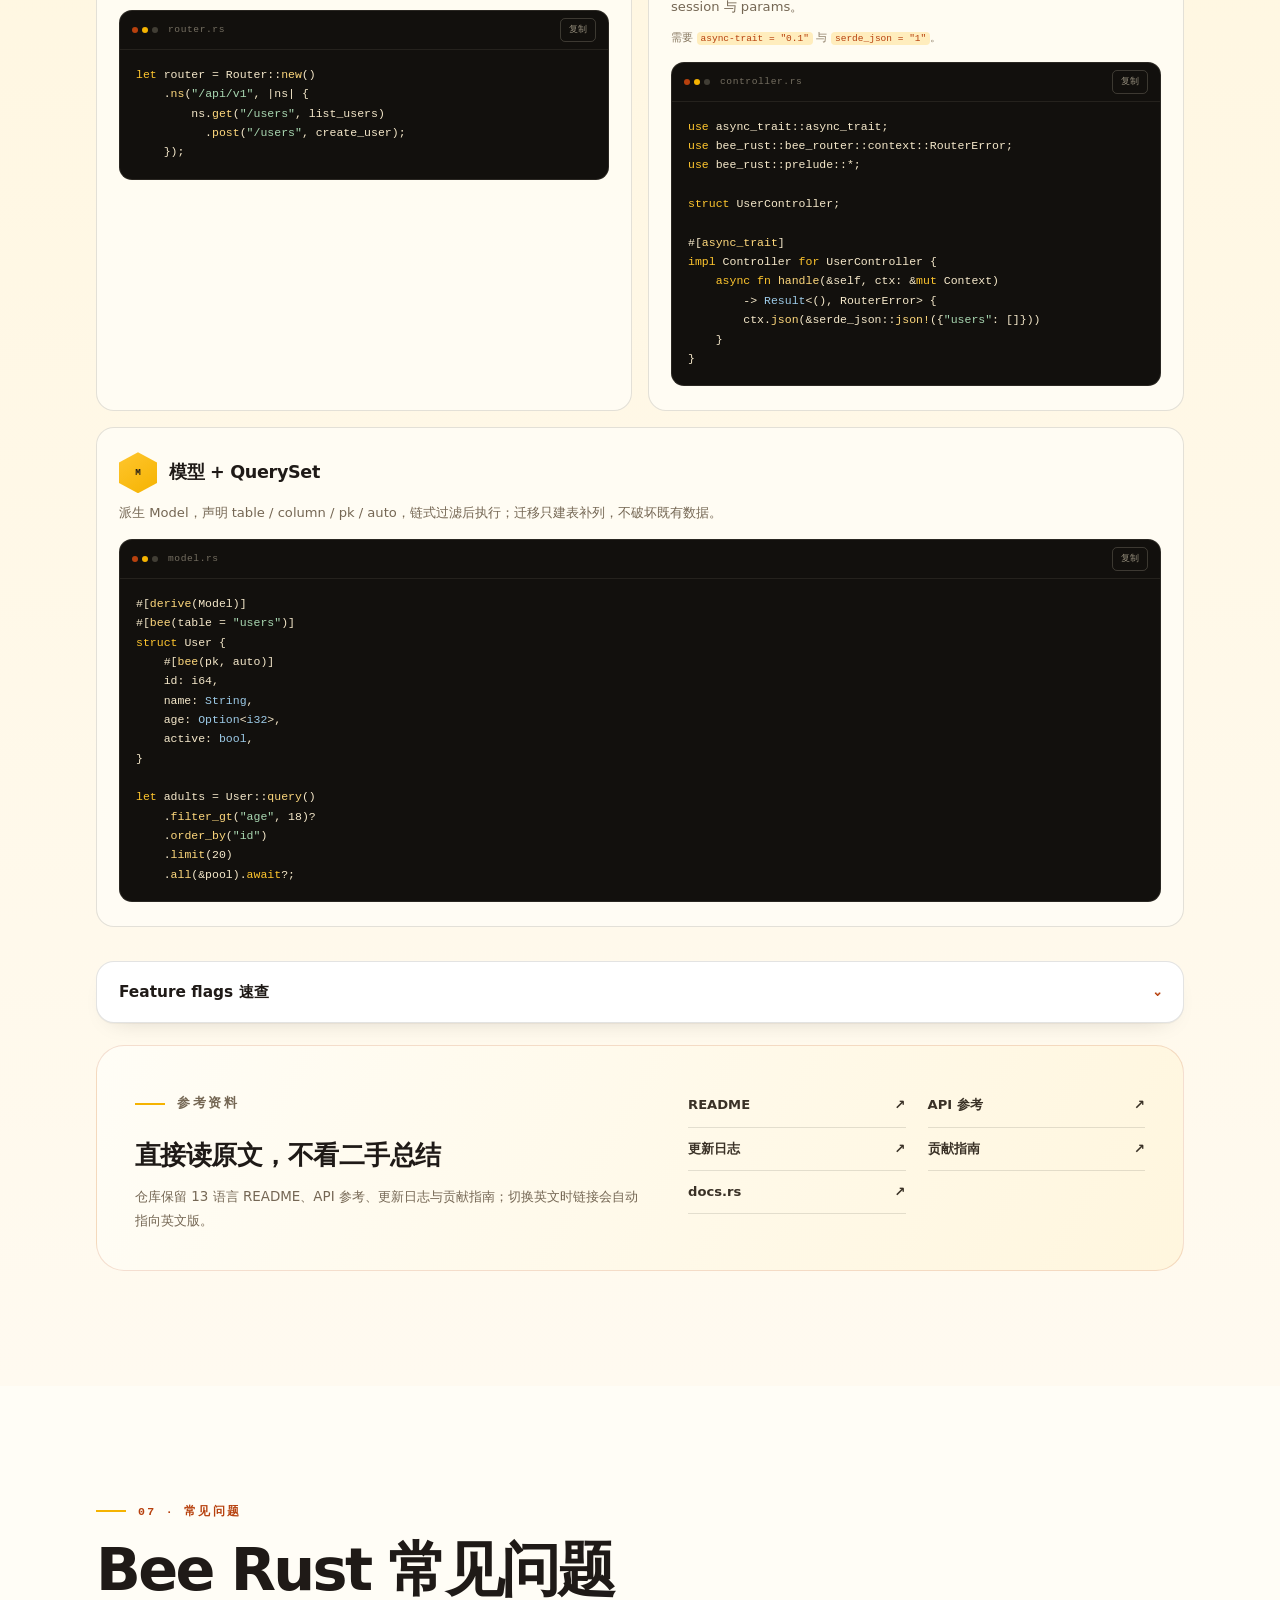
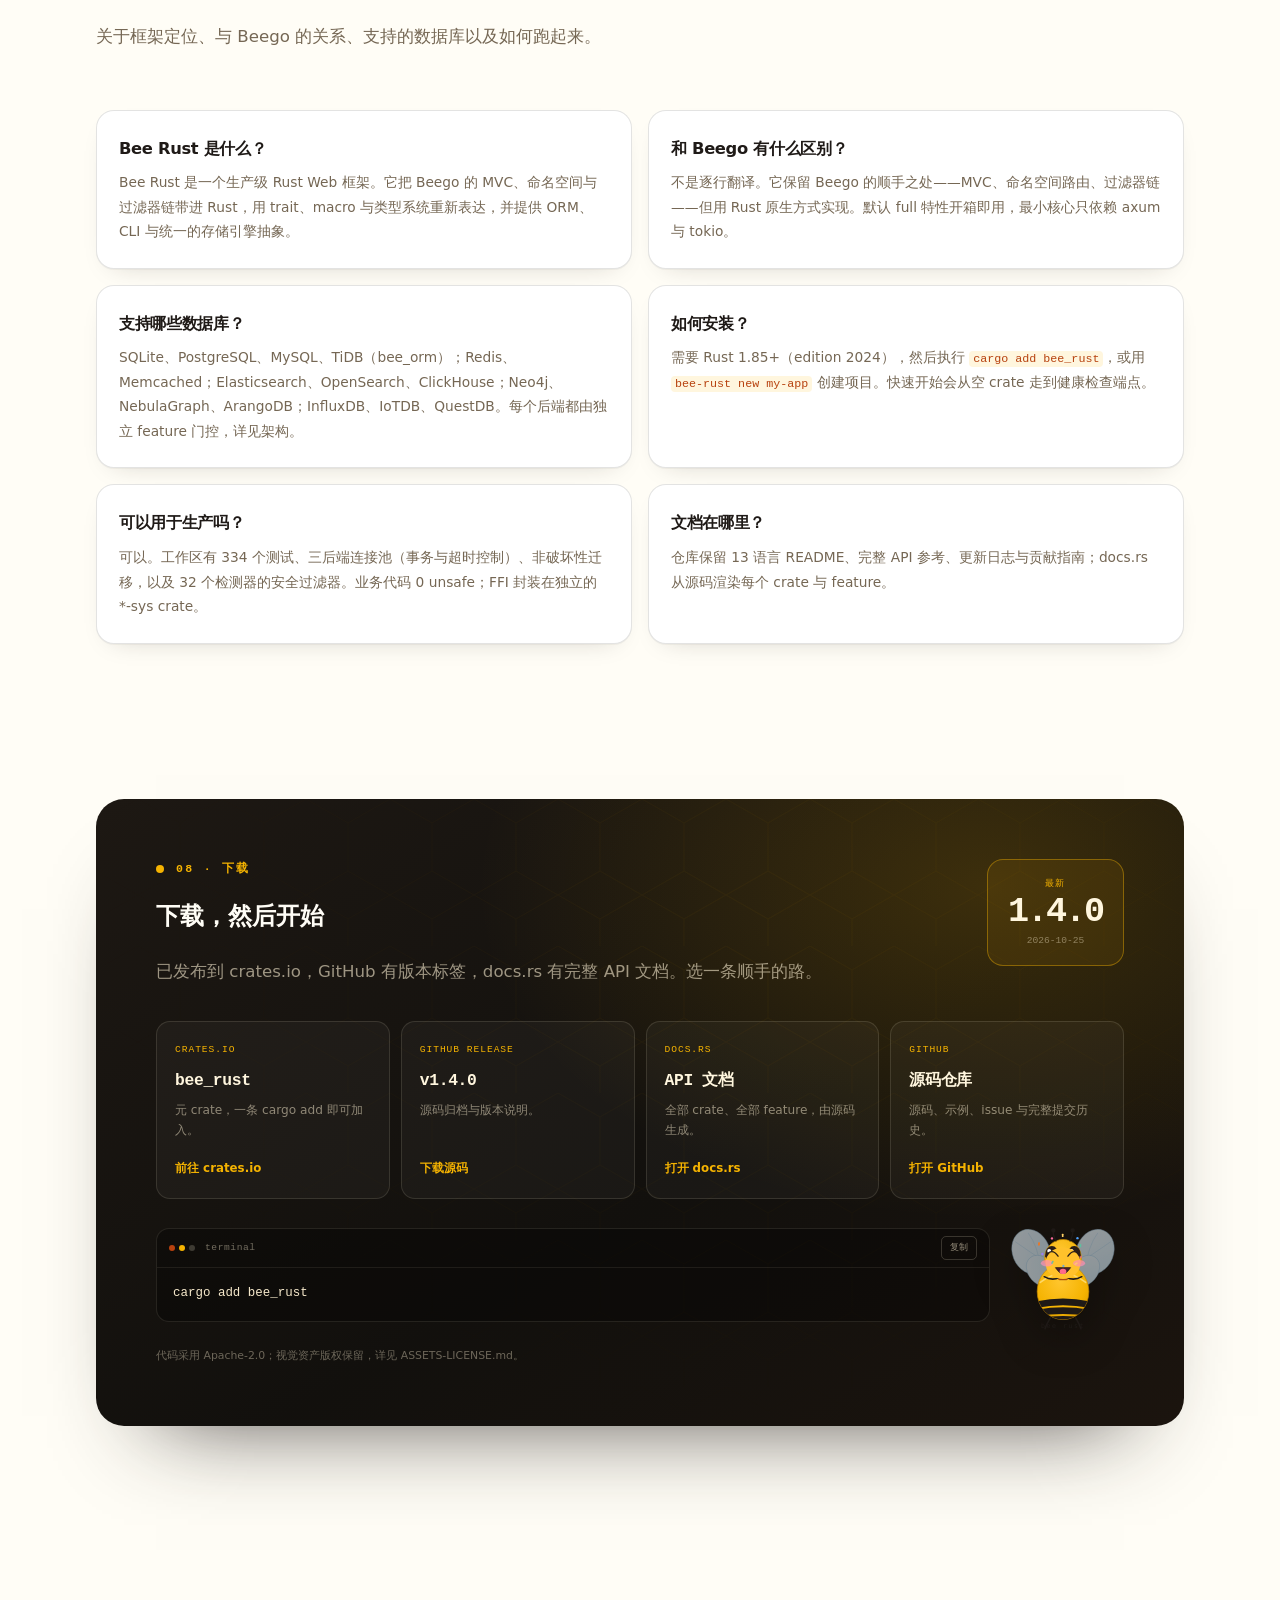
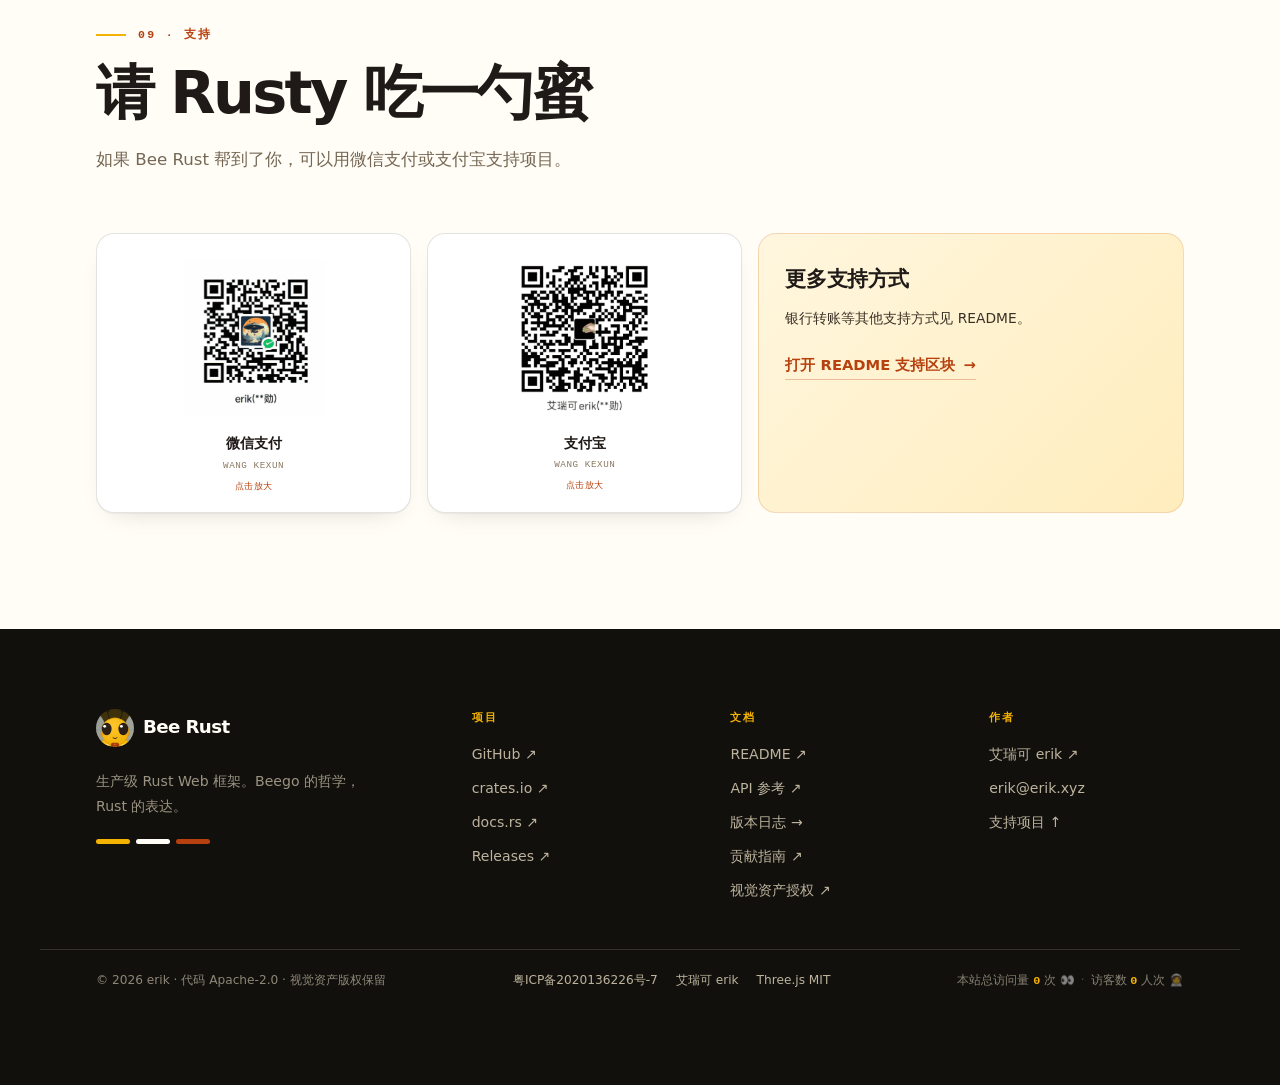
==== commit 058a8e46: "chore(release): v1.4.0" ====
--- a/site/index.html
+++ b/site/index.html
@@ -68,10 +68,10 @@
       "runtimePlatform": "Rust 1.85+",
       "applicationCategory": "WebApplication",
       "operatingSystem": "Cross-platform",
-      "softwareVersion": "1.3.0",
-      "version": "1.3.0",
+      "softwareVersion": "1.4.0",
+      "version": "1.4.0",
       "datePublished": "2026-07-29",
-      "dateModified": "2026-10-13",
+      "dateModified": "2026-10-25",
       "keywords": "Rust, web framework, Beego, MVC, ORM, axum, tokio",
       "isAccessibleForFree": true,
       "inLanguage": ["zh-CN", "en"],
@@ -139,7 +139,7 @@
 
 <header class="site-header" id="site-header">
   <div class="wrap header-inner">
-    <a class="brand" href="./" aria-label="Bee Rust 首页"><span class="brand-mark"><img src="assets/img/rusty-face.svg" alt="" width="38" height="38"></span><span class="brand-name">Bee Rust</span><span class="brand-ver">1.3.0</span></a>
+    <a class="brand" href="./" aria-label="Bee Rust 首页"><span class="brand-mark"><img src="assets/img/rusty-face.svg" alt="" width="38" height="38"></span><span class="brand-name">Bee Rust</span><span class="brand-ver">1.4.0</span></a>
     <nav class="site-nav" id="site-nav" aria-label="主导航">
       <a href="#top" data-nav data-en="Home">首页</a><a href="#intro" data-nav data-en="Project">项目</a><a href="#features" data-nav data-en="Features">功能</a><a href="#architecture" data-nav data-en="Architecture">架构</a><a href="#rusty" data-nav data-en="Rusty">Rusty</a>
       <a href="#install" data-nav data-en="Install">安装</a><a href="#usage" data-nav data-en="Usage">使用</a><a href="#faq" data-nav data-en="FAQ">常见问题</a><a href="#download" data-nav data-en="Download">下载</a><a href="changelog.html" data-nav data-en="Changelog">版本日志</a>
@@ -159,7 +159,7 @@
     <div class="hero-glow" aria-hidden="true"></div>
     <div class="wrap hero-grid">
       <div class="hero-copy">
-        <p class="eyebrow eyebrow--dark"><span class="pulse"></span> RUST WEB FRAMEWORK · v1.3.0</p>
+        <p class="eyebrow eyebrow--dark"><span class="pulse"></span> RUST WEB FRAMEWORK · v1.4.0</p>
         <h1>Bee Rust<span class="h1-dot">.</span></h1>
         <p class="tagline" data-en="A production-grade Rust web framework">生产级 Rust Web 框架</p>
         <p class="lede" data-en="Beego's design philosophy, re-expressed through Rust traits, macros, and the type system.">Beego 的设计哲学，用 Rust 的 trait、macro 与类型系统重新表达。</p>
@@ -335,7 +335,7 @@
           <div class="code-block">
             <div class="code-head"><span class="code-dots"><i></i><i></i><i></i></span><span>Cargo.toml</span><button class="copy-btn" type="button" data-copy data-en="Copy">复制</button></div>
             <pre tabindex="0"><code>[dependencies]
-bee_rust = "1.3.0"
+bee_rust = "1.4.0"
 tokio = { version = "1", features = ["full"] }
 axum = "0.8"</code></pre>
           </div>
@@ -468,7 +468,7 @@
           </table>
           <div class="code-block code-block--rust">
             <div class="code-head"><span class="code-dots"><i></i><i></i><i></i></span><span data-en="Minimal core">最小核心</span><button class="copy-btn" type="button" data-copy data-en="Copy">复制</button></div>
-            <pre tabindex="0"><code>bee_rust = { version = "1.3.0", default-features = false,
+            <pre tabindex="0"><code>bee_rust = { version = "1.4.0", default-features = false,
              features = ["router", "logs", "config"] }</code></pre>
           </div>
         </div>
@@ -535,7 +535,7 @@
             <h2 data-en="Download and start">下载，然后开始</h2>
             <p class="section-lede" data-en="Published on crates.io, tagged on GitHub, documented on docs.rs. Pick the path that fits.">已发布到 crates.io，GitHub 有版本标签，docs.rs 有完整 API 文档。选一条顺手的路。</p>
           </div>
-          <div class="version-badge"><span data-en="Latest">最新</span><b>1.3.0</b><small>2026-10-13</small></div>
+          <div class="version-badge"><span data-en="Latest">最新</span><b>1.4.0</b><small>2026-10-25</small></div>
         </div>
         <div class="download-grid">
           <a class="download-card" href="https://crates.io/crates/bee_rust" target="_blank" rel="noopener" data-reveal>
@@ -544,9 +544,9 @@
             <p data-en="The meta crate. cargo add bee_rust.">元 crate，一条 cargo add 即可加入。</p>
             <span class="download-link" data-en="Open crates.io">前往 crates.io</span>
           </a>
-          <a class="download-card" href="https://github.com/erikwang2013/bee-rust/releases/tag/v1.3.0" target="_blank" rel="noopener" data-reveal>
+          <a class="download-card" href="https://github.com/erikwang2013/bee-rust/releases/tag/v1.4.0" target="_blank" rel="noopener" data-reveal>
             <span class="download-kicker">GitHub Release</span>
-            <h3>v1.3.0</h3>
+            <h3>v1.4.0</h3>
             <p data-en="Source archive and release notes.">源码归档与版本说明。</p>
             <span class="download-link" data-en="Download source">下载源码</span>
           </a>
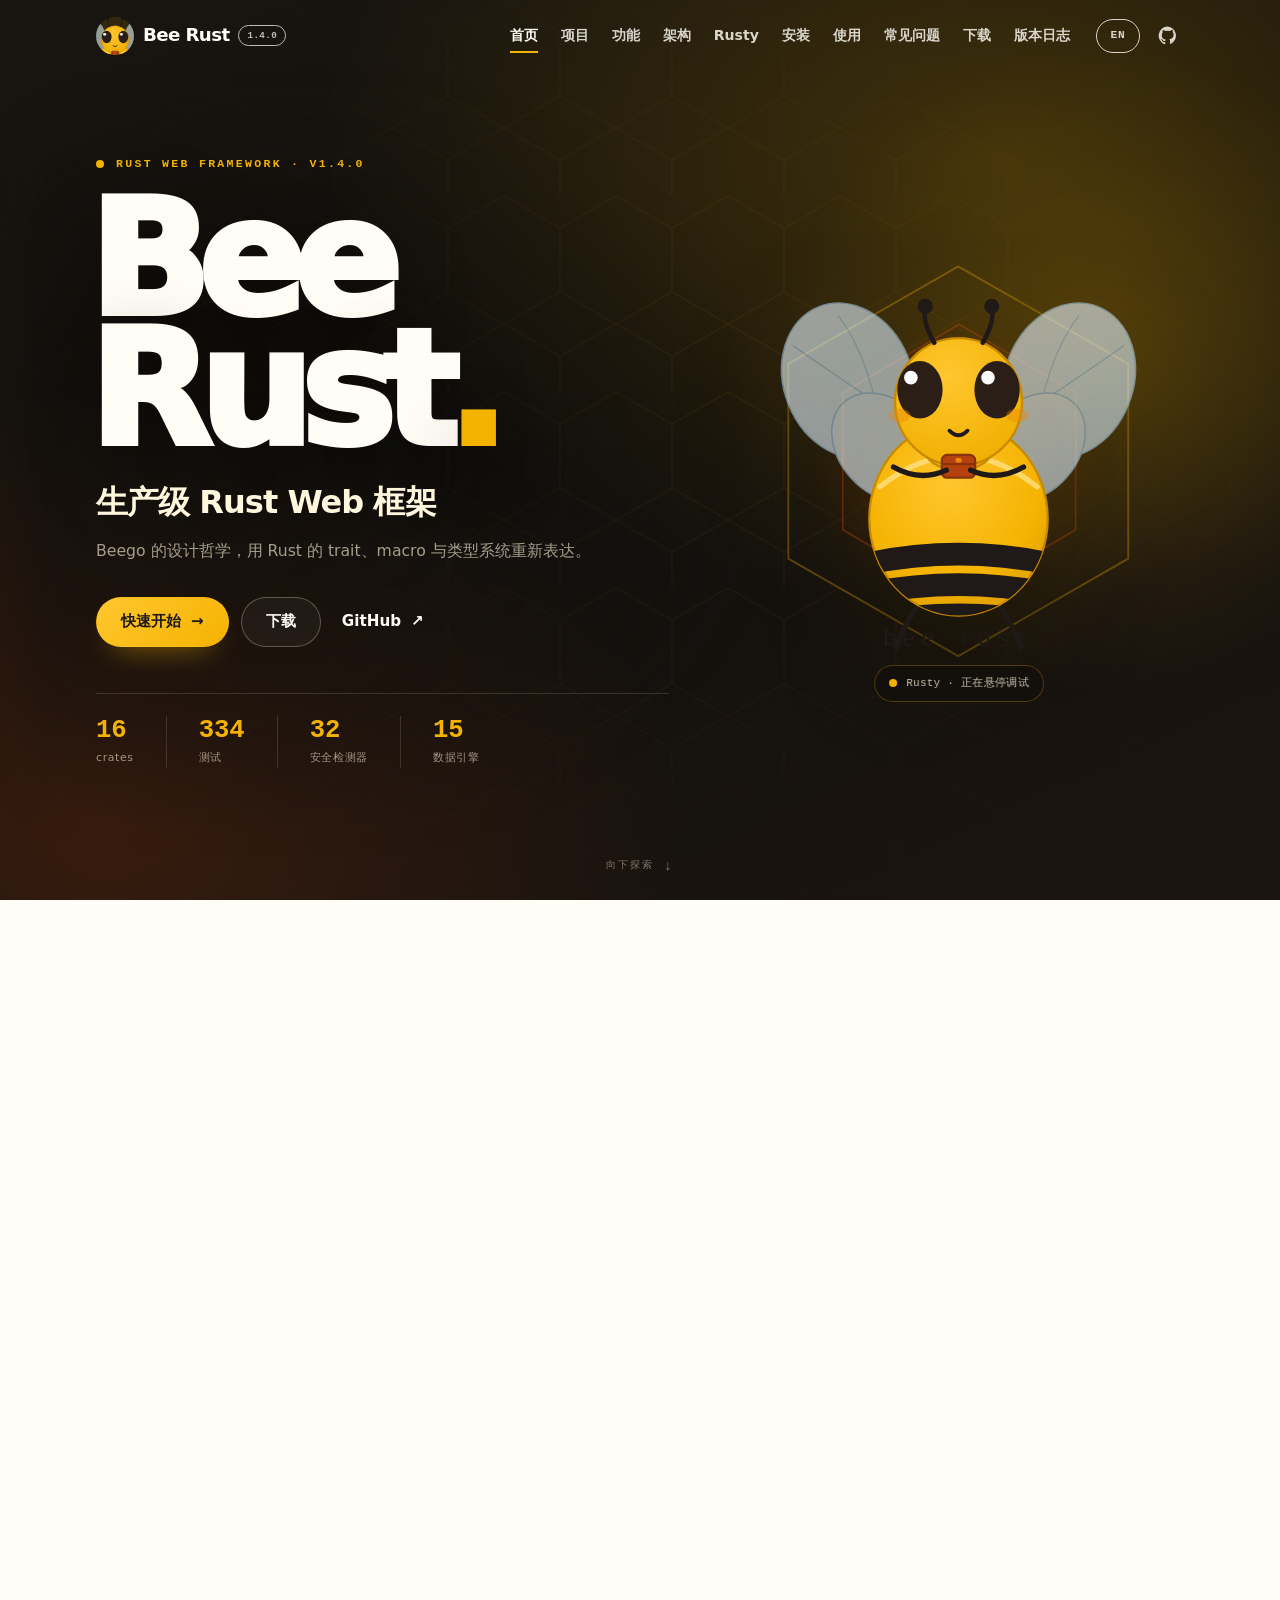
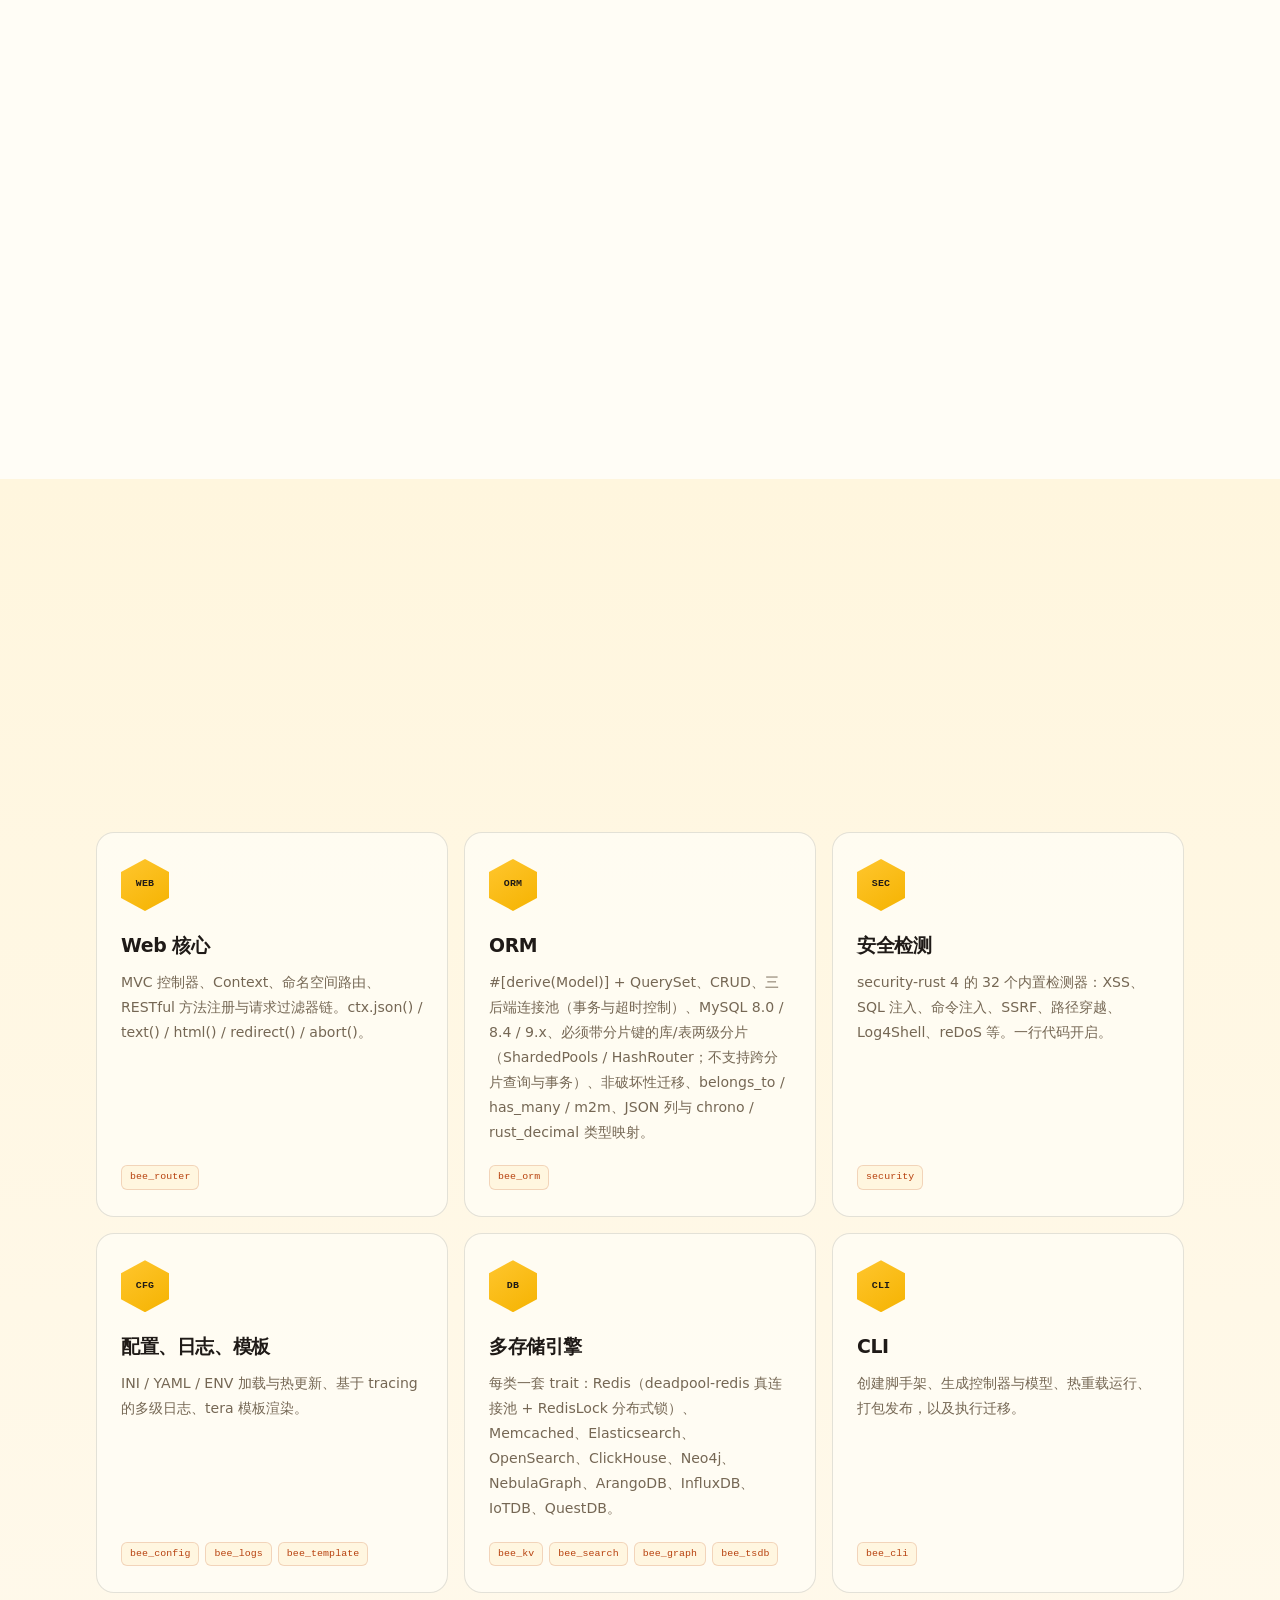
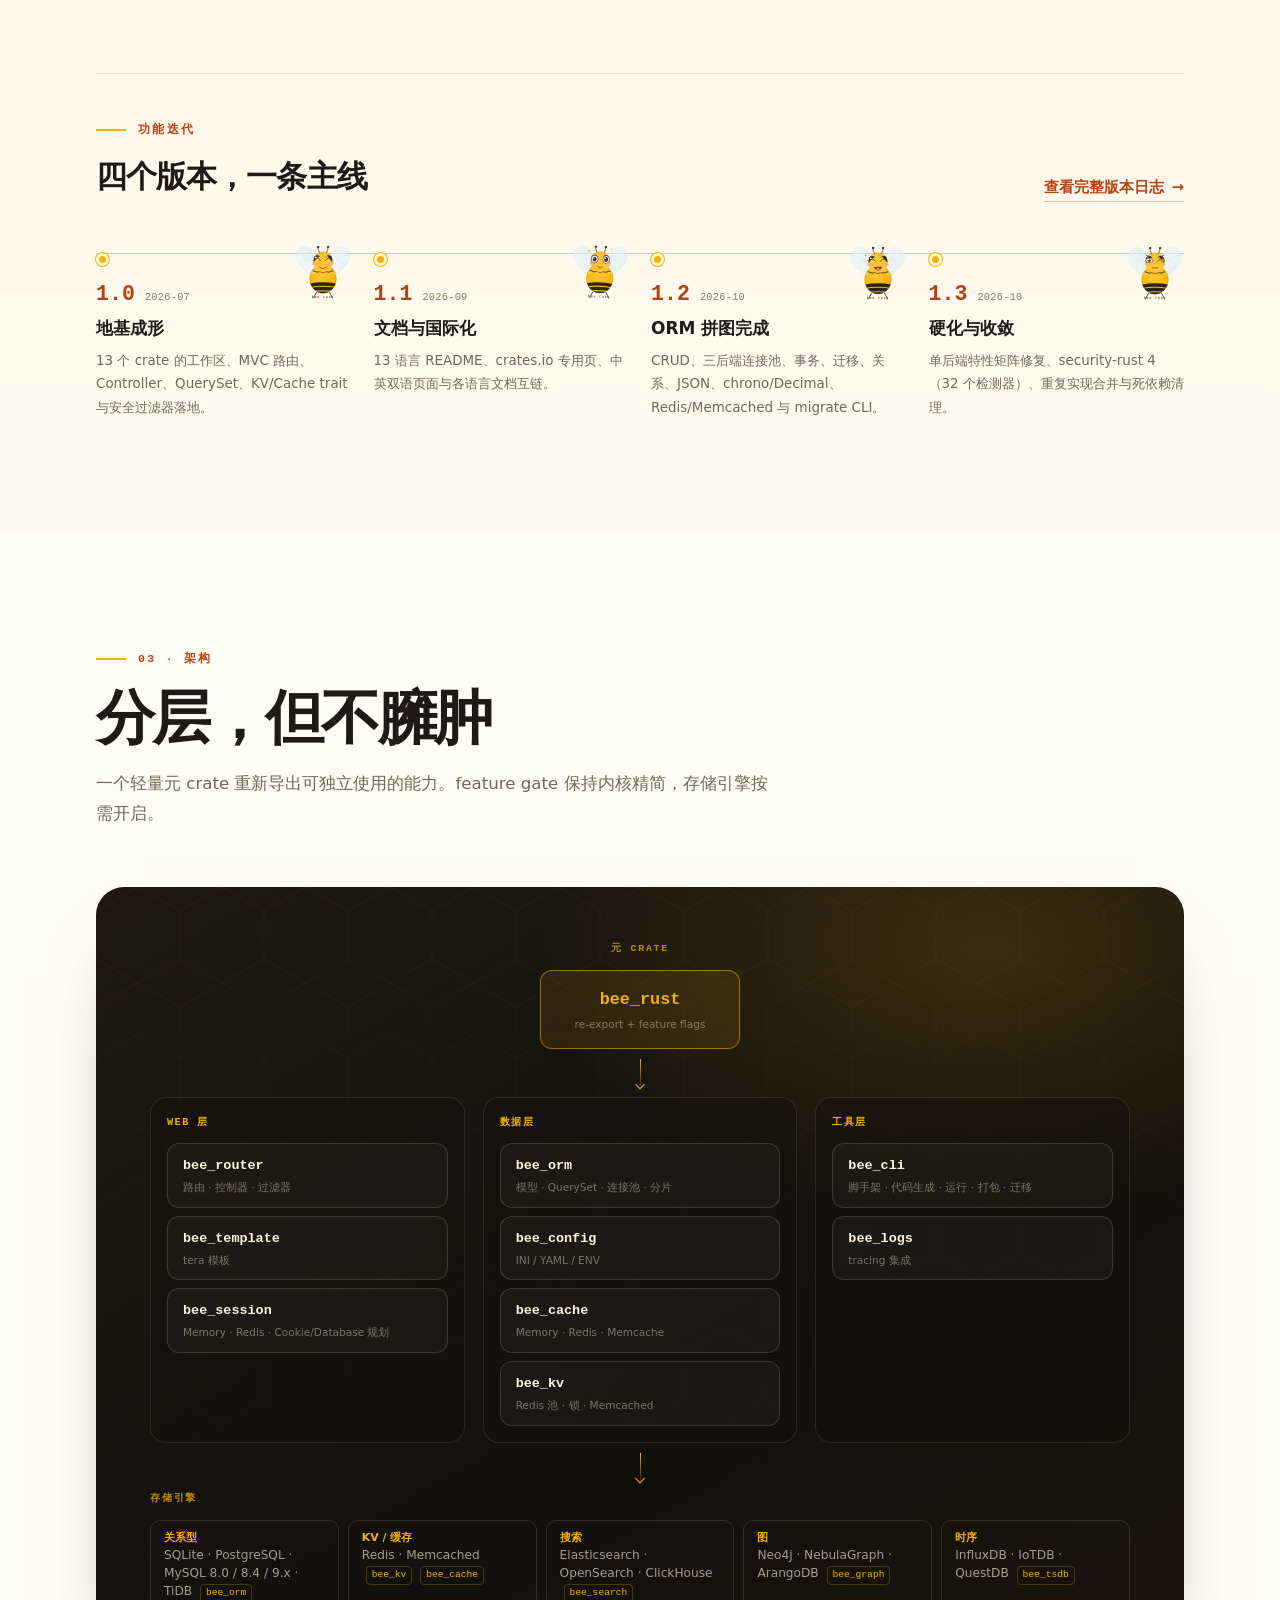
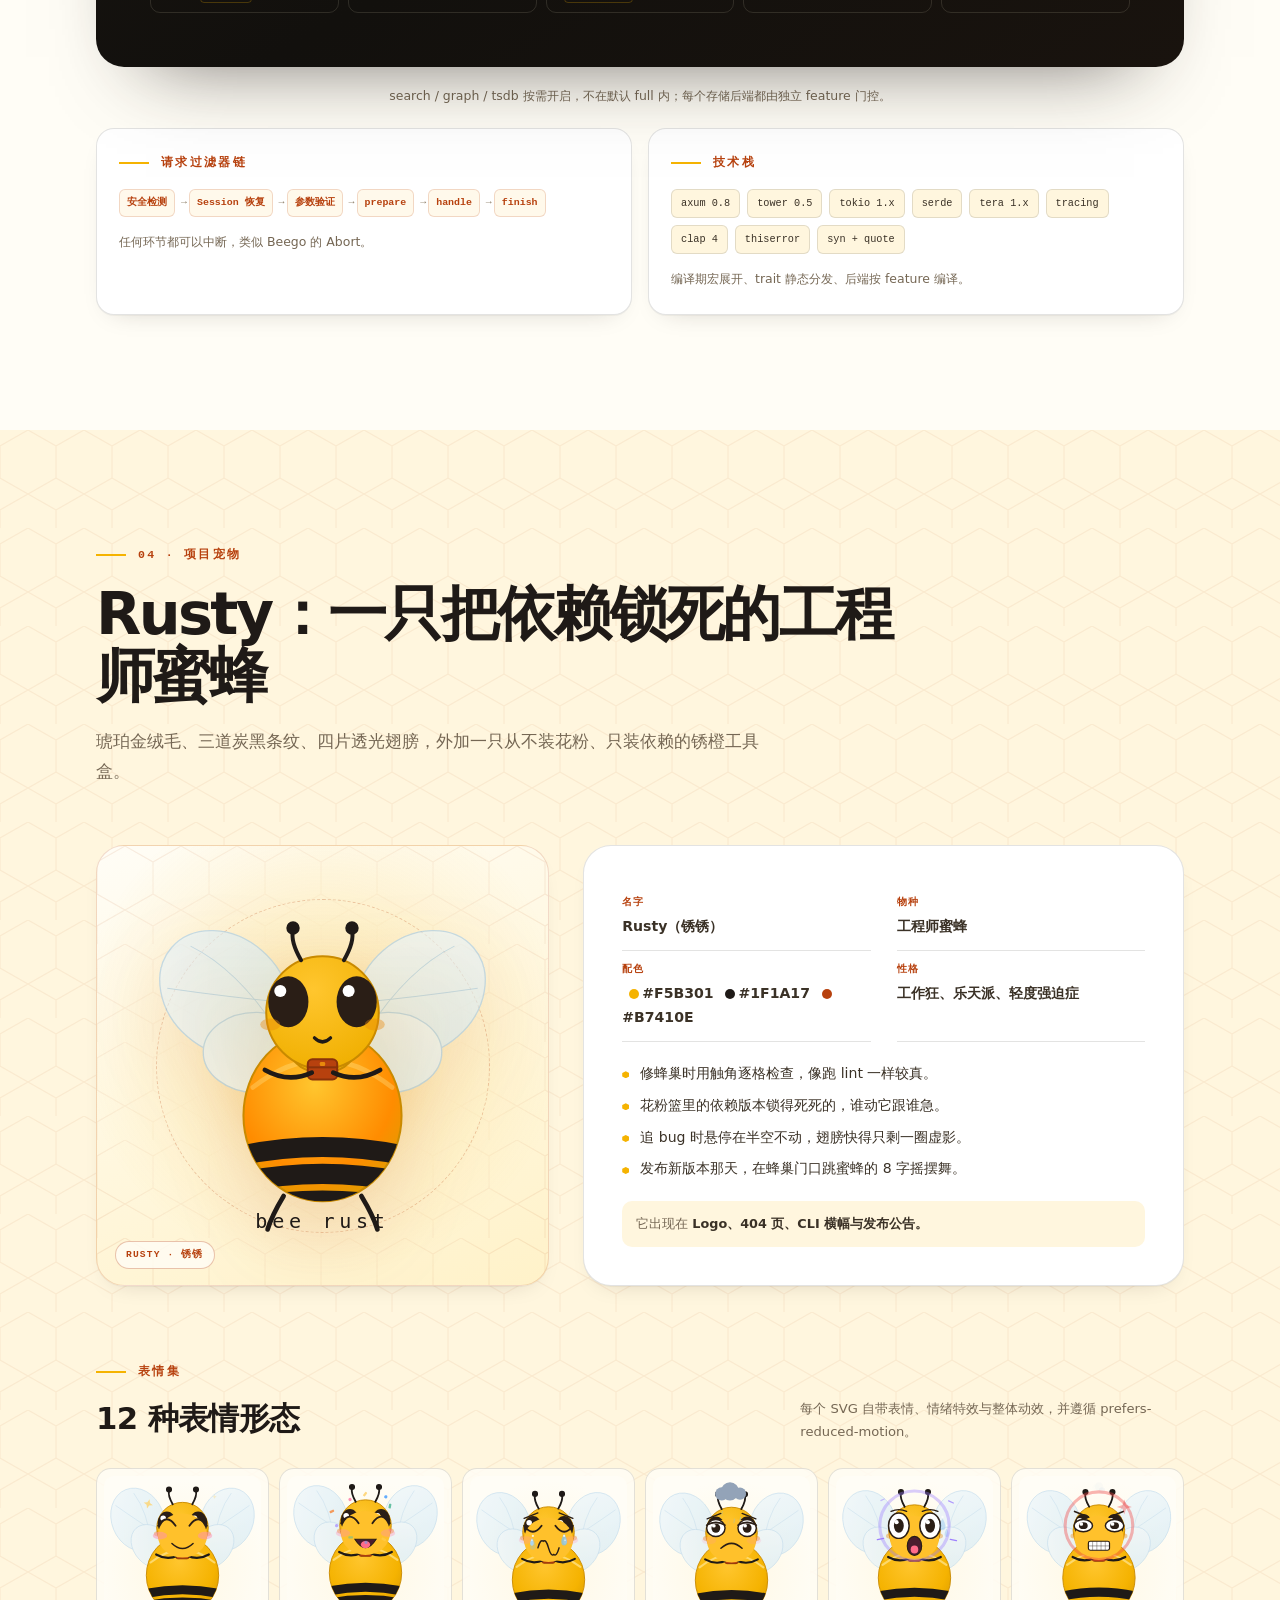
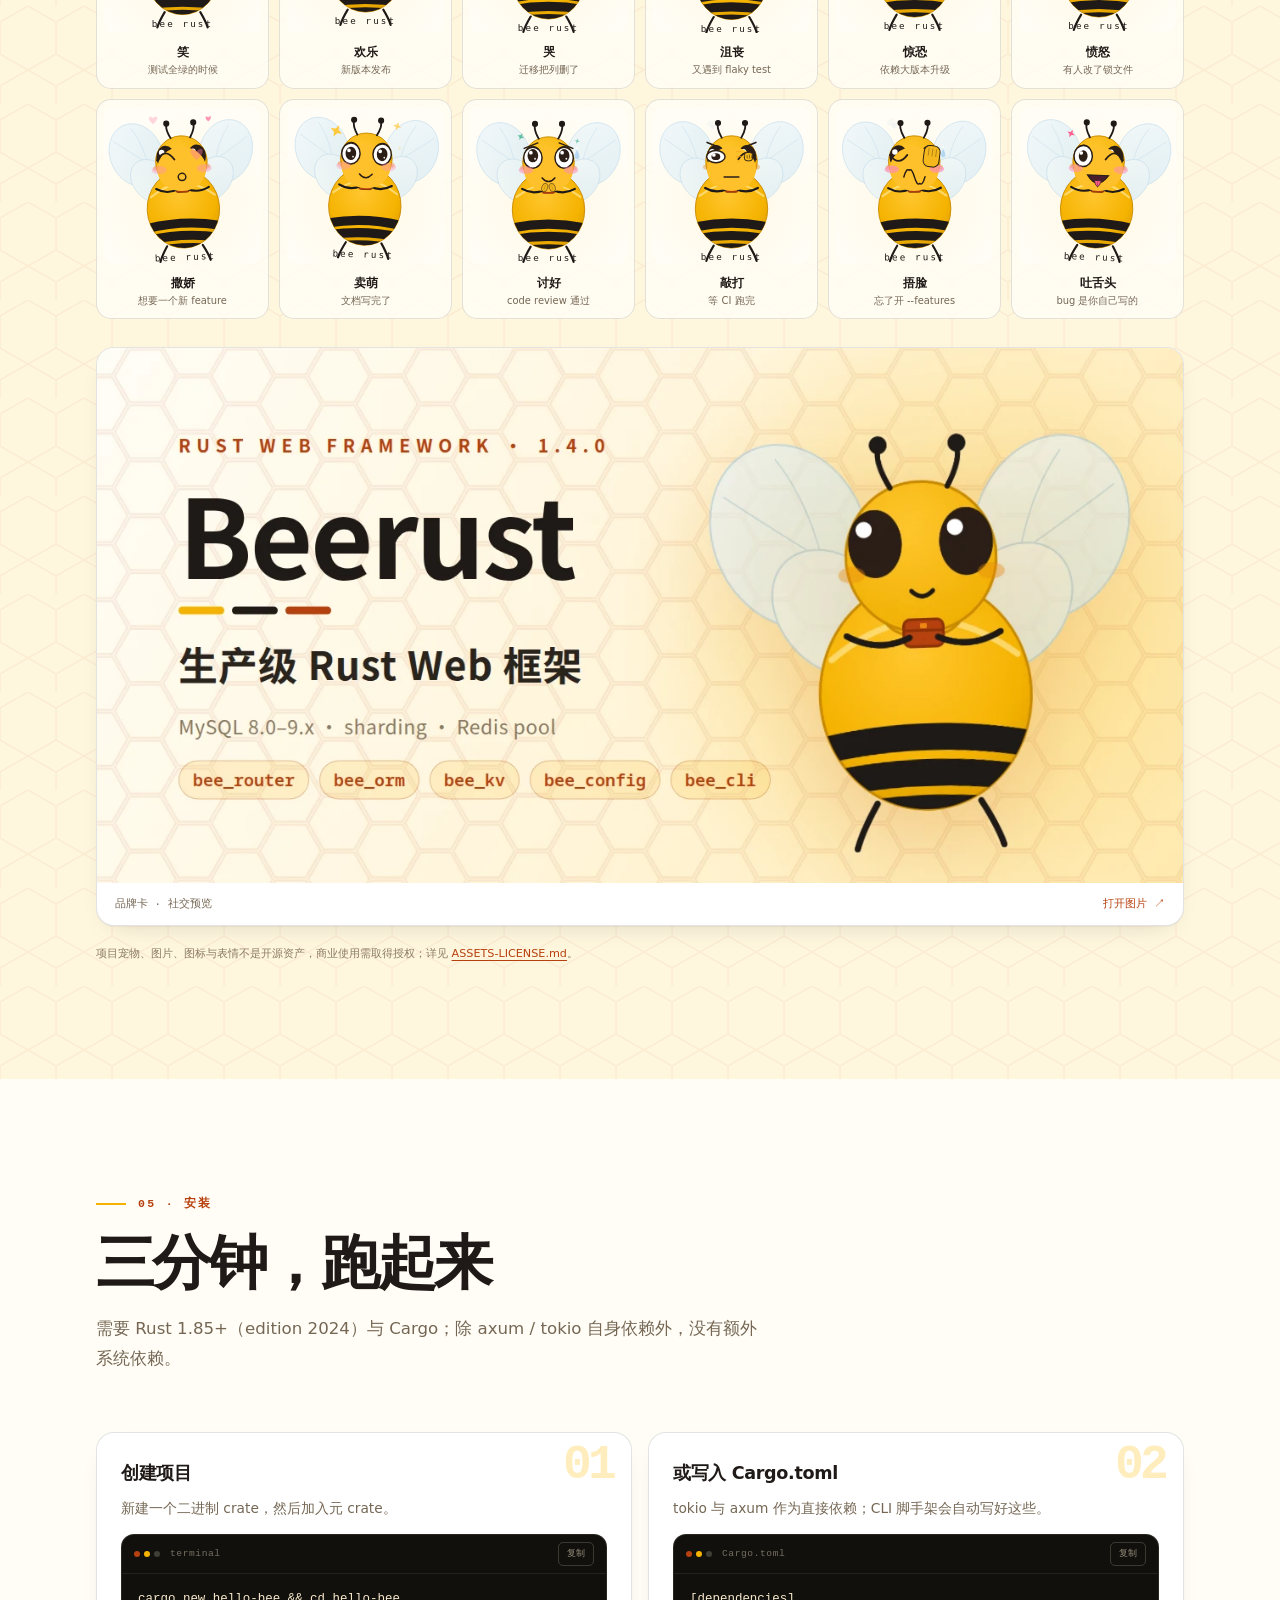
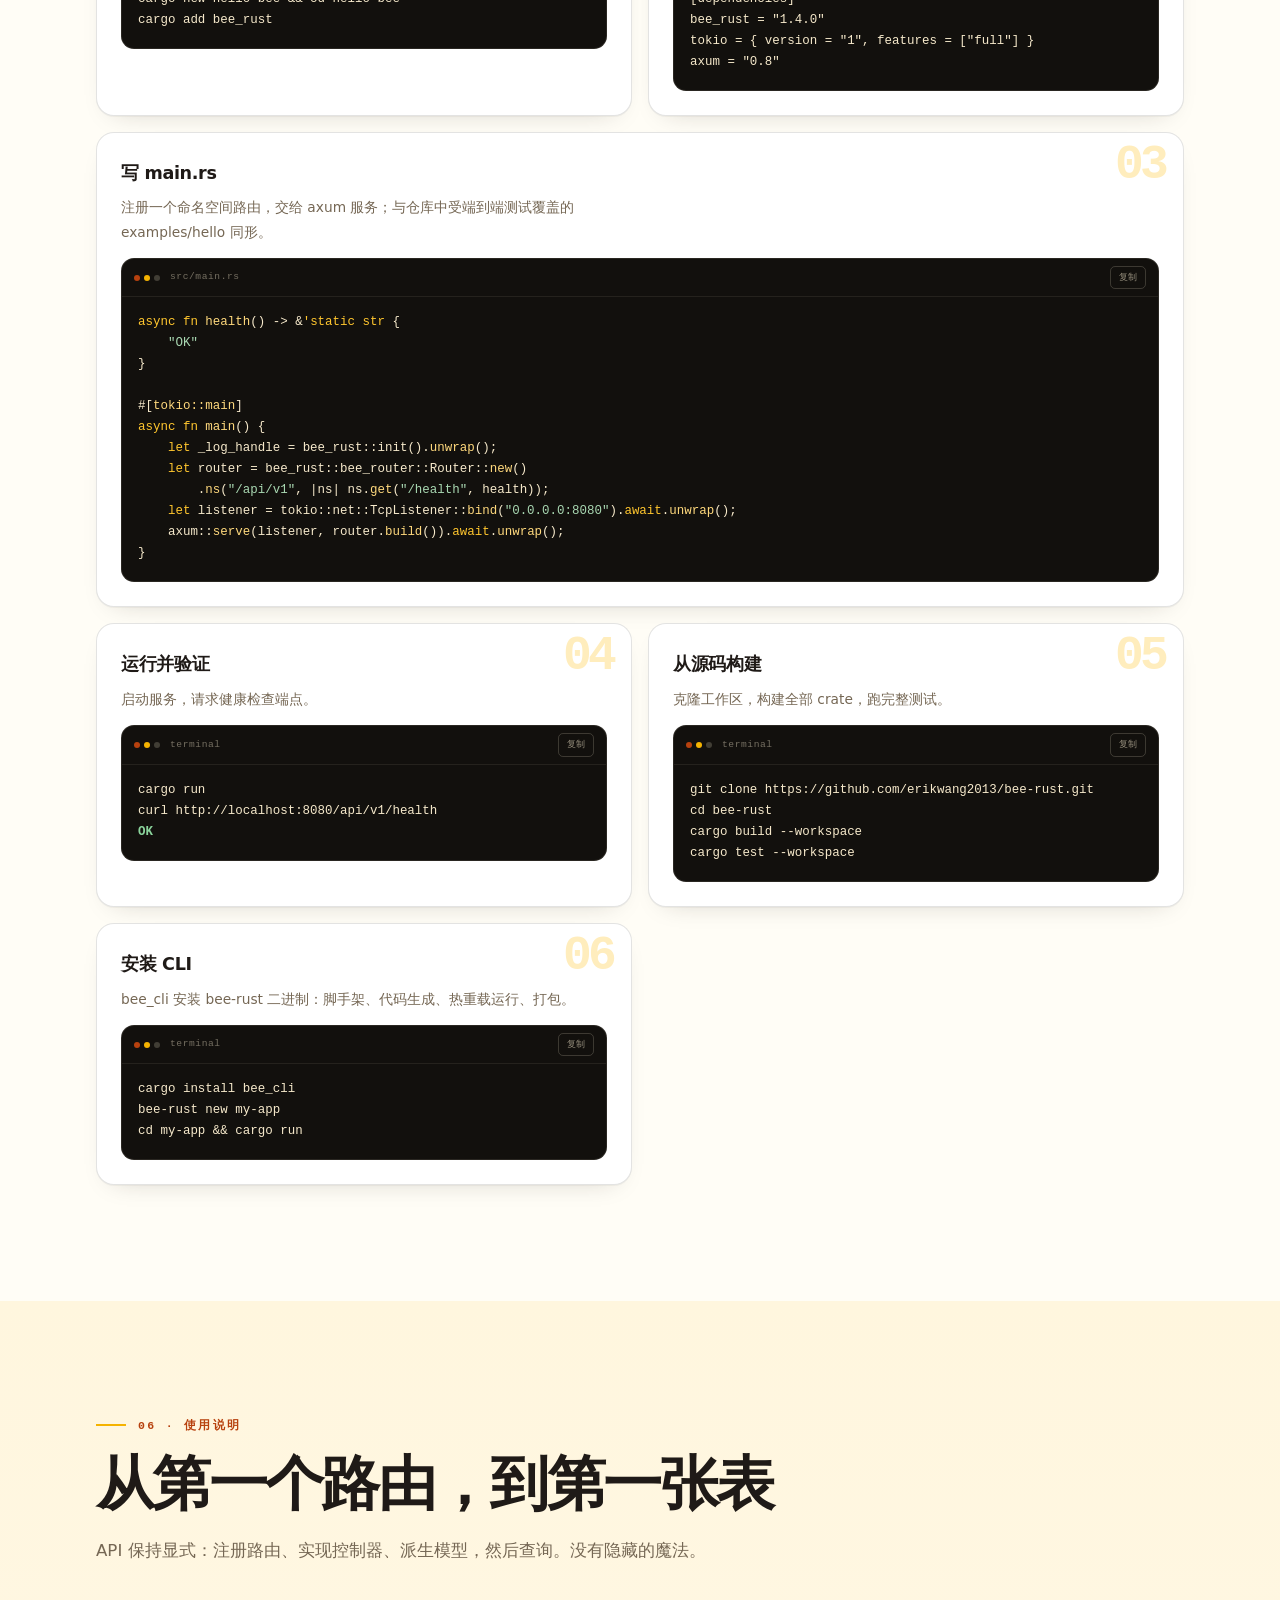
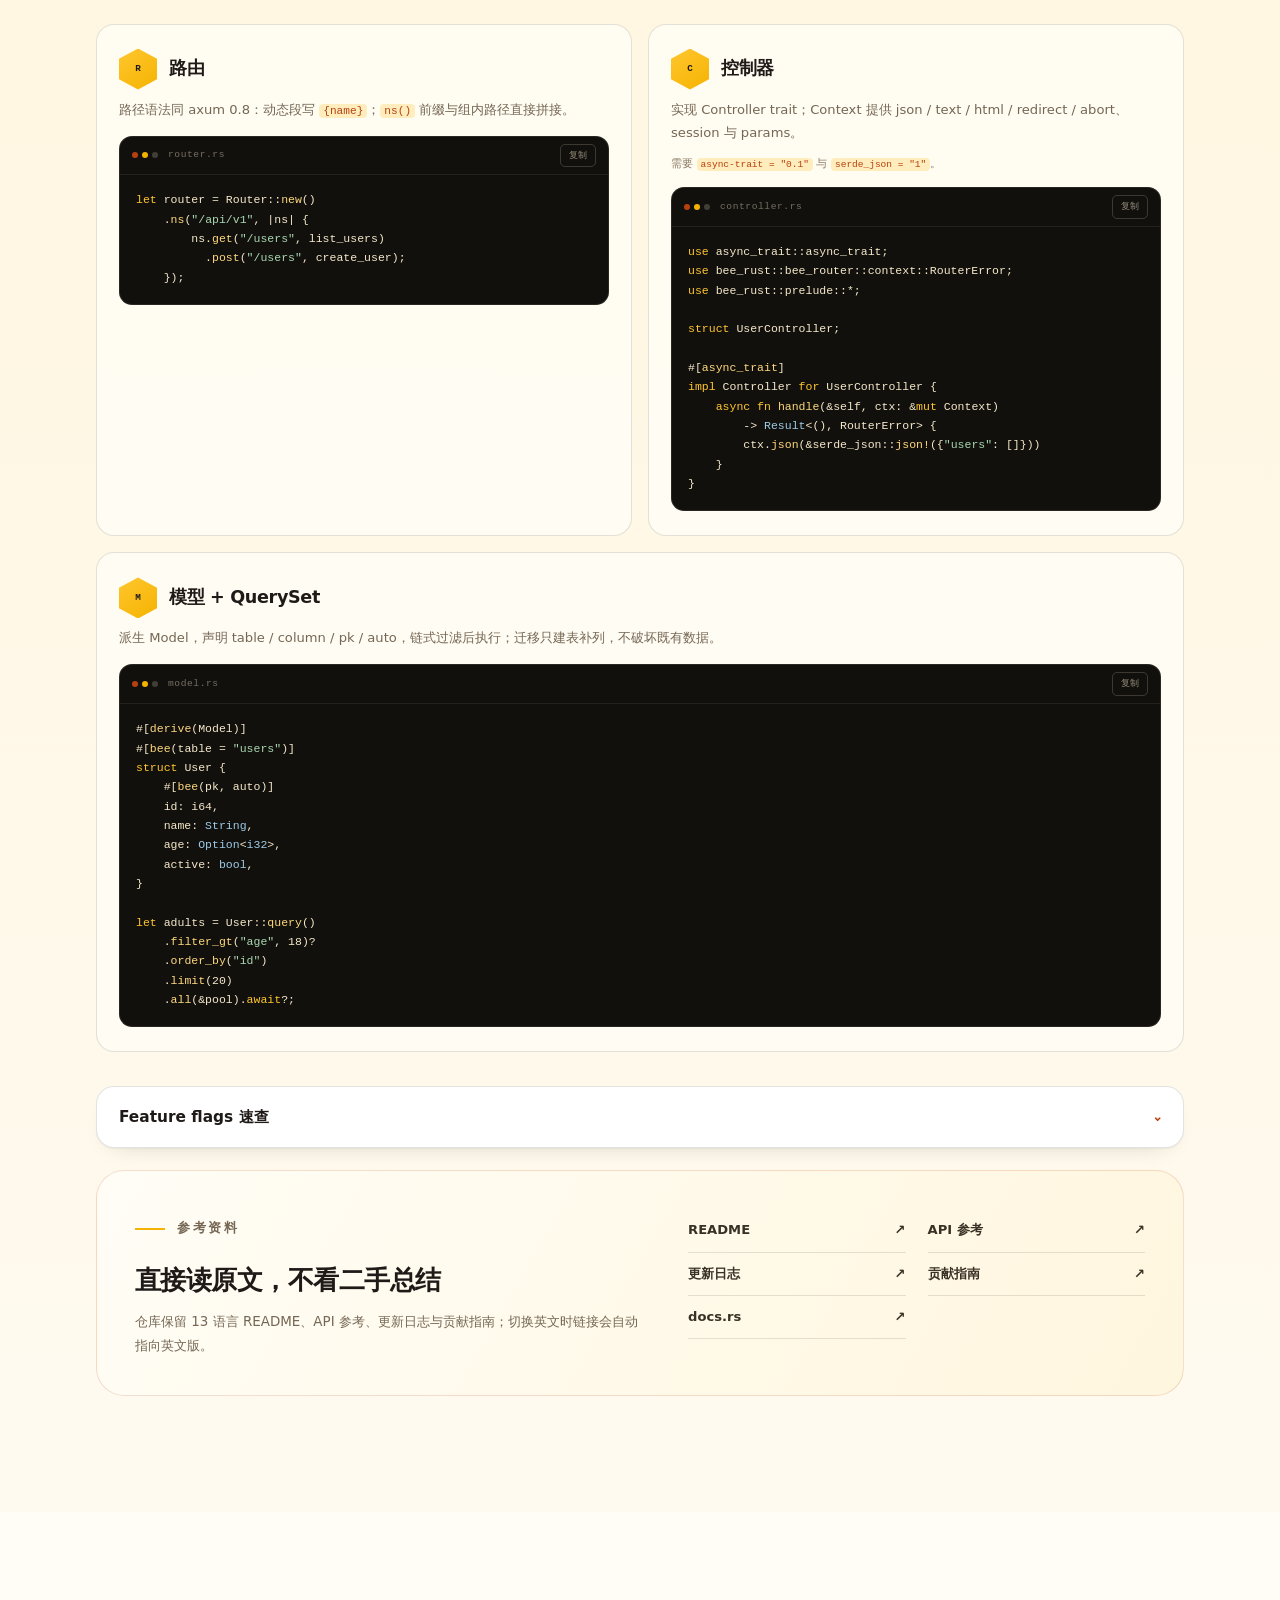
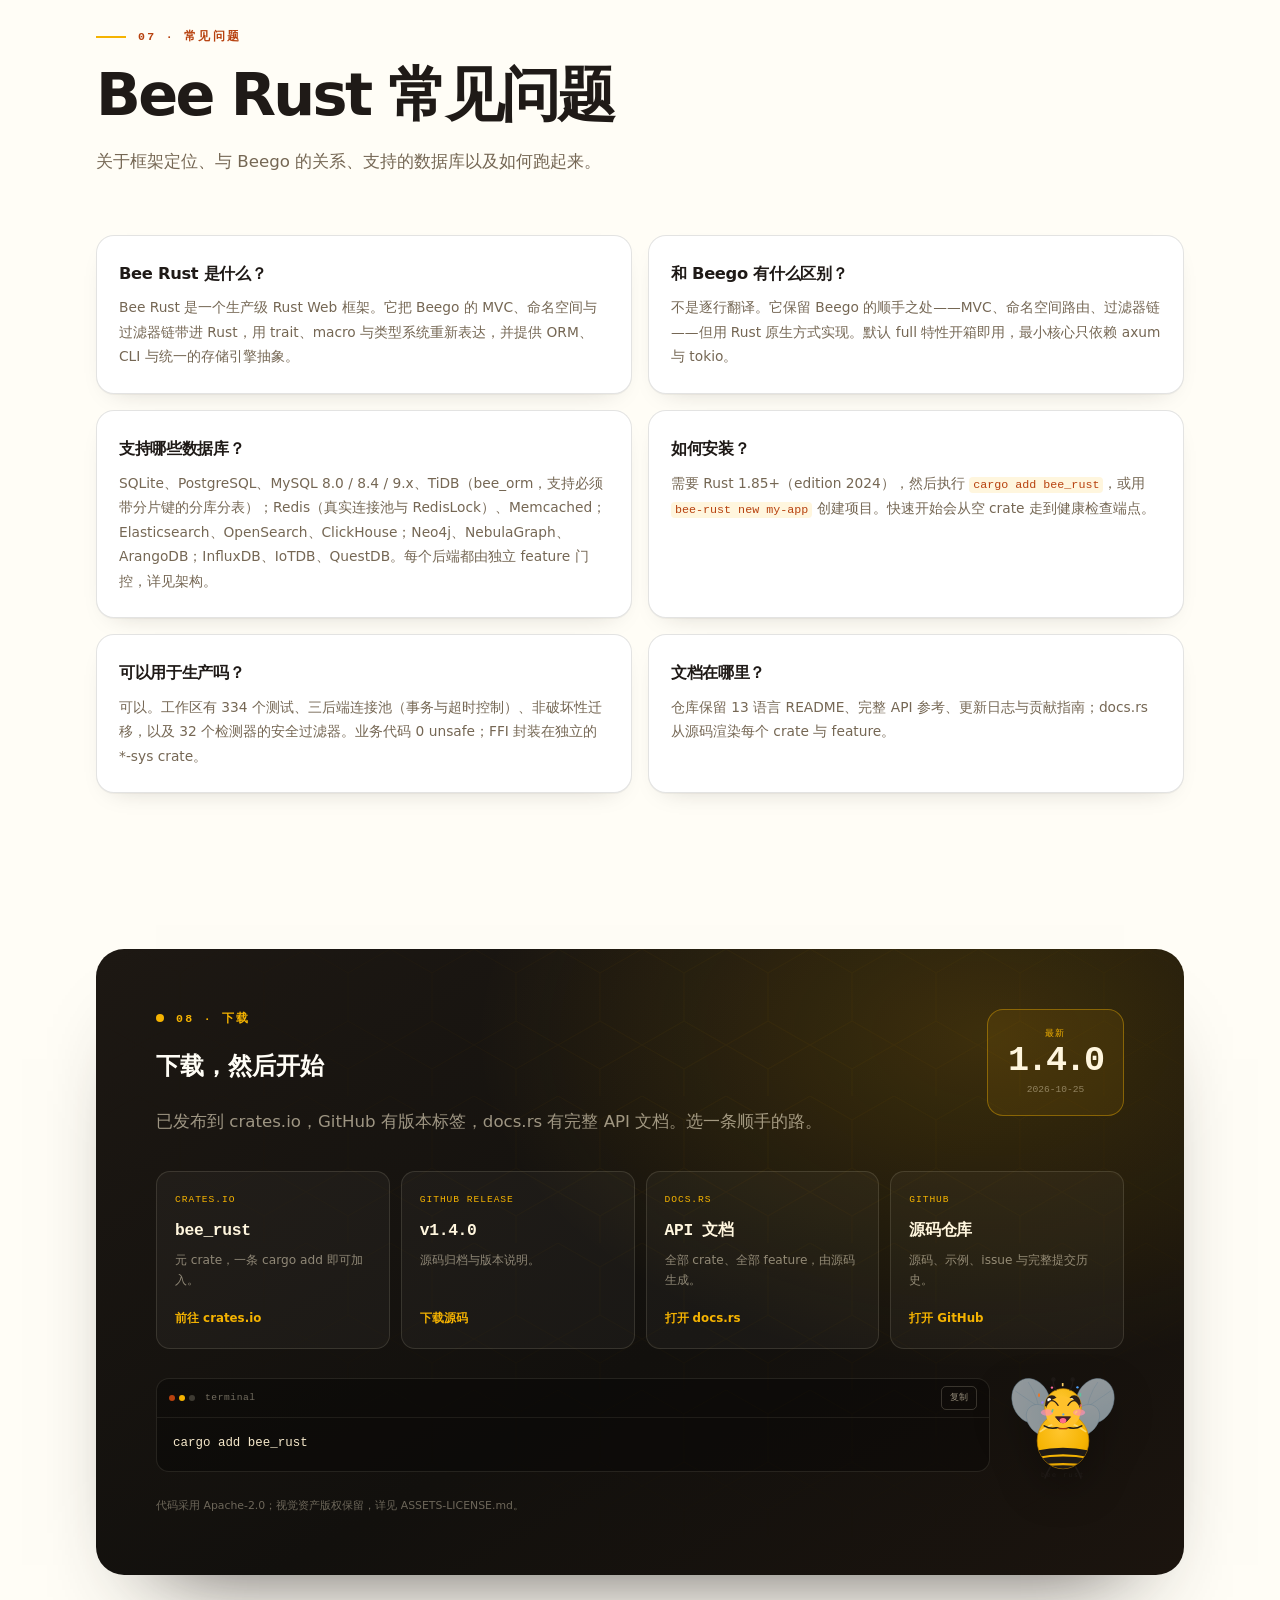
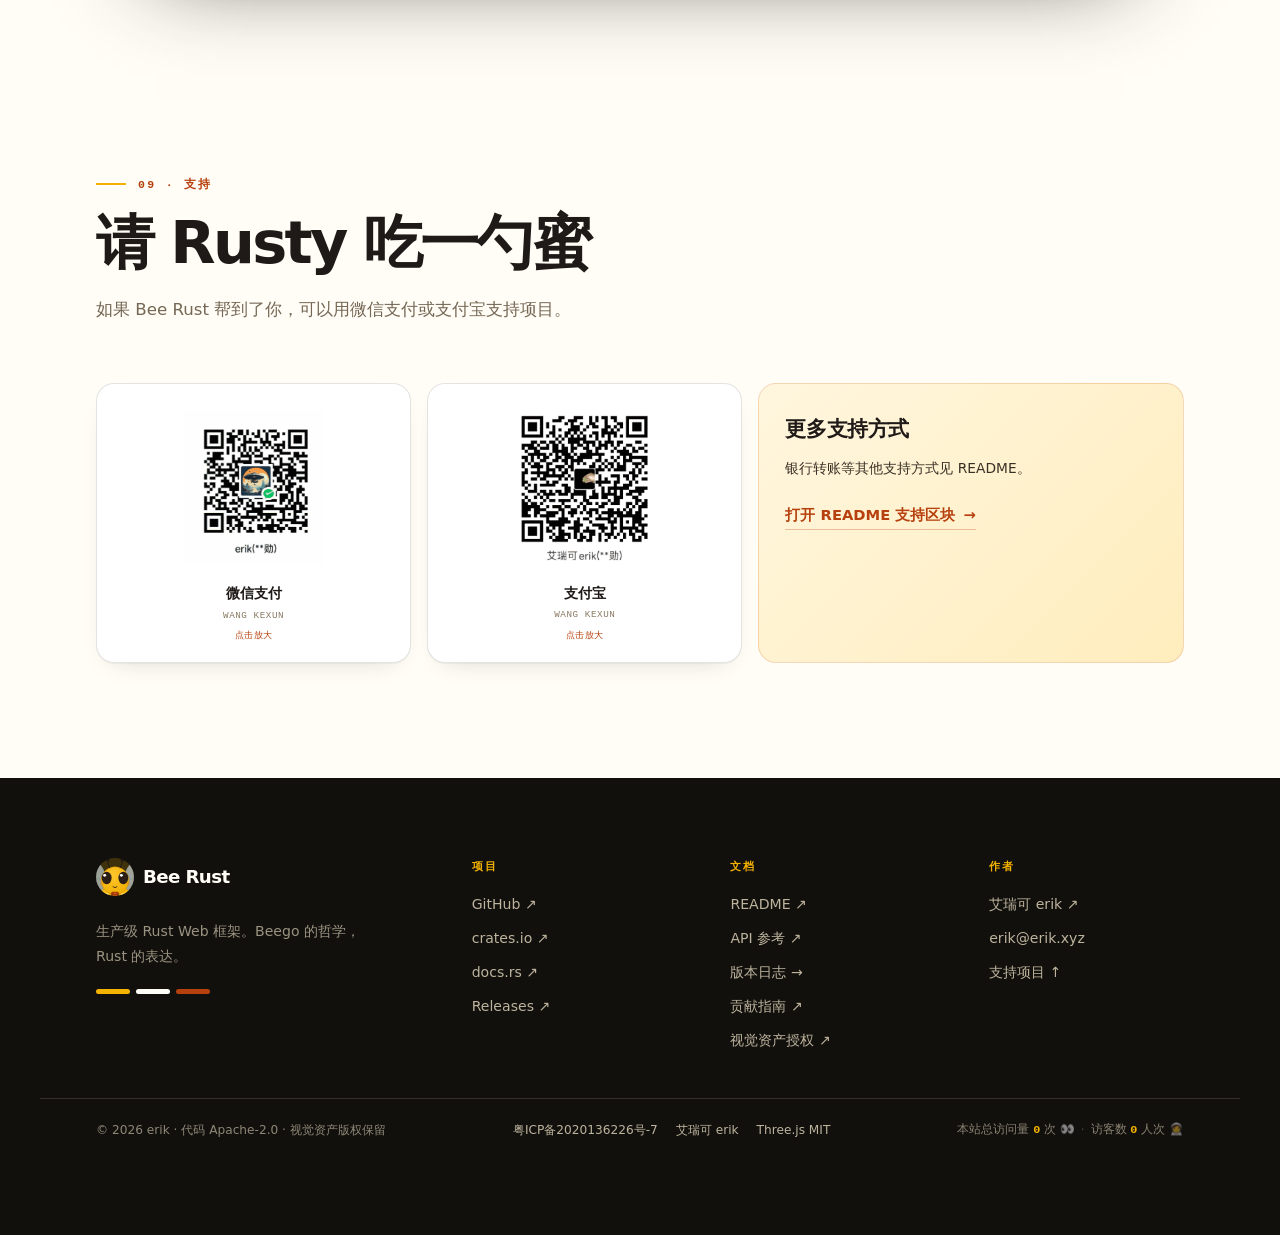
==== commit bb6d4e06: "docs(site): refresh v1.4.0 feature copy and social preview" ====
--- a/site/index.html
+++ b/site/index.html
@@ -4,7 +4,7 @@
 <meta charset="utf-8">
 <meta name="viewport" content="width=device-width, initial-scale=1, viewport-fit=cover">
 <title>Bee Rust · 生产级 Rust Web 框架</title>
-<meta name="description" content="Bee Rust 是生产级 Rust Web 框架：Beego 哲学，用 trait、macro 与类型系统表达。内置 MVC、ORM、过滤器链、CLI 与存储引擎。">
+<meta name="description" content="Bee Rust 是生产级 Rust Web 框架：Beego 哲学，用 trait、macro 与类型系统表达。内置 MVC、ORM（MySQL 8.0–9.x、分库分表）、过滤器链、CLI 与存储引擎（Redis 真连接池与分布式锁）。">
 <meta name="author" content="erik">
 <meta name="applicable-device" content="pc,mobile">
 <meta name="theme-color" content="#12100D">
@@ -16,7 +16,7 @@
 <meta property="og:locale" content="zh_CN">
 <meta property="og:locale:alternate" content="en_US">
 <meta property="og:title" content="Bee Rust · 生产级 Rust Web 框架">
-<meta property="og:description" content="Beego 的设计哲学，用 Rust 的 trait、macro 与类型系统重新表达。">
+<meta property="og:description" content="Beego 的设计哲学，用 Rust 的 trait、macro 与类型系统重新表达；ORM 支持 MySQL 8.0–9.x 与分库分表，Redis 提供真连接池和分布式锁。">
 <meta property="og:image" content="https://bee-rust.erik.xyz/assets/img/social-preview.jpg">
 <meta property="og:image:type" content="image/jpeg">
 <meta property="og:image:width" content="1280">
@@ -24,7 +24,7 @@
 <meta property="og:image:alt" content="Bee Rust 社交预览卡：蜜白蜂巢背景上的 Bee Rust 字标与 Rusty">
 <meta name="twitter:card" content="summary_large_image">
 <meta name="twitter:title" content="Bee Rust · 生产级 Rust Web 框架">
-<meta name="twitter:description" content="Beego 的设计哲学，用 Rust 的 trait、macro 与类型系统重新表达。">
+<meta name="twitter:description" content="Beego 的设计哲学，用 Rust 的 trait、macro 与类型系统重新表达；ORM 支持 MySQL 8.0–9.x 与分库分表，Redis 提供真连接池和分布式锁。">
 <meta name="twitter:image" content="https://bee-rust.erik.xyz/assets/img/social-preview.jpg">
 <meta name="twitter:image:alt" content="Bee Rust 社交预览卡：蜜白蜂巢背景上的 Bee Rust 字标与 Rusty">
 <link rel="icon" href="assets/img/rusty-face.svg" type="image/svg+xml"><link rel="apple-touch-icon" href="assets/img/apple-touch-icon.png">
@@ -114,7 +114,7 @@
     {
       "@type": "Question",
       "name": "支持哪些数据库？",
-      "acceptedAnswer": { "@type": "Answer", "text": "SQLite、PostgreSQL、MySQL、TiDB（bee_orm）；Redis、Memcached；Elasticsearch、OpenSearch、ClickHouse；Neo4j、NebulaGraph、ArangoDB；InfluxDB、IoTDB、QuestDB。每个后端都由独立 feature 门控，详见架构。" }
+      "acceptedAnswer": { "@type": "Answer", "text": "SQLite、PostgreSQL、MySQL 8.0 / 8.4 / 9.x、TiDB（bee_orm，支持必须带分片键的分库分表）；Redis（真实连接池与 RedisLock）、Memcached；Elasticsearch、OpenSearch、ClickHouse；Neo4j、NebulaGraph、ArangoDB；InfluxDB、IoTDB、QuestDB。每个后端都由独立 feature 门控，详见架构。" }
     },
     {
       "@type": "Question",
@@ -210,10 +210,10 @@
       </header>
       <div class="feature-grid">
         <article class="feature-card" data-reveal><div class="hex-badge">WEB</div><h3 data-en="Web core">Web 核心</h3><p data-en="MVC controllers, Context, namespaced routing, RESTful methods, and a request filter chain. ctx.json() / text() / html() / redirect() / abort().">MVC 控制器、Context、命名空间路由、RESTful 方法注册与请求过滤器链。ctx.json() / text() / html() / redirect() / abort()。</p><div class="tags"><span>bee_router</span></div></article>
-        <article class="feature-card" data-reveal><div class="hex-badge">ORM</div><h3 data-en="ORM">ORM</h3><p data-en="#[derive(Model)] + QuerySet, CRUD, three connection pools with transactions and timeouts, non-destructive migrations, belongs_to / has_many / m2m, JSON columns, and chrono / rust_decimal mapping.">#[derive(Model)] + QuerySet、CRUD、三后端连接池（事务与超时控制）、非破坏性迁移、belongs_to / has_many / m2m、JSON 列与 chrono / rust_decimal 类型映射。</p><div class="tags"><span>bee_orm</span></div></article>
+        <article class="feature-card" data-reveal><div class="hex-badge">ORM</div><h3 data-en="ORM">ORM</h3><p data-en="#[derive(Model)] + QuerySet, CRUD, three connection pools with transactions and timeouts, MySQL 8.0 / 8.4 / 9.x, key-required database/table sharding (ShardedPools / HashRouter; no cross-shard queries or transactions), non-destructive migrations, belongs_to / has_many / m2m, JSON columns, and chrono / rust_decimal mapping.">#[derive(Model)] + QuerySet、CRUD、三后端连接池（事务与超时控制）、MySQL 8.0 / 8.4 / 9.x、必须带分片键的库/表两级分片（ShardedPools / HashRouter；不支持跨分片查询与事务）、非破坏性迁移、belongs_to / has_many / m2m、JSON 列与 chrono / rust_decimal 类型映射。</p><div class="tags"><span>bee_orm</span></div></article>
         <article class="feature-card" data-reveal><div class="hex-badge">SEC</div><h3 data-en="Security filter">安全检测</h3><p data-en="32 built-in detectors from security-rust 4: XSS, SQL injection, command injection, SSRF, path traversal, Log4Shell, reDoS, and more. One line to enable.">security-rust 4 的 32 个内置检测器：XSS、SQL 注入、命令注入、SSRF、路径穿越、Log4Shell、reDoS 等。一行代码开启。</p><div class="tags"><span>security</span></div></article>
         <article class="feature-card" data-reveal><div class="hex-badge">CFG</div><h3 data-en="Config, logs, templates">配置、日志、模板</h3><p data-en="INI / YAML / ENV with hot reload, levelled logging over tracing, and tera templates.">INI / YAML / ENV 加载与热更新、基于 tracing 的多级日志、tera 模板渲染。</p><div class="tags"><span>bee_config</span><span>bee_logs</span><span>bee_template</span></div></article>
-        <article class="feature-card" data-reveal><div class="hex-badge">DB</div><h3 data-en="Storage engines">多存储引擎</h3><p data-en="One trait per family: Redis, Memcached, Elasticsearch, OpenSearch, ClickHouse, Neo4j, NebulaGraph, ArangoDB, InfluxDB, IoTDB, QuestDB.">每类一套 trait：Redis、Memcached、Elasticsearch、OpenSearch、ClickHouse、Neo4j、NebulaGraph、ArangoDB、InfluxDB、IoTDB、QuestDB。</p><div class="tags"><span>bee_kv</span><span>bee_search</span><span>bee_graph</span><span>bee_tsdb</span></div></article>
+        <article class="feature-card" data-reveal><div class="hex-badge">DB</div><h3 data-en="Storage engines">多存储引擎</h3><p data-en="One trait per family: Redis with a real deadpool-redis pool and RedisLock, Memcached, Elasticsearch, OpenSearch, ClickHouse, Neo4j, NebulaGraph, ArangoDB, InfluxDB, IoTDB, QuestDB.">每类一套 trait：Redis（deadpool-redis 真连接池 + RedisLock 分布式锁）、Memcached、Elasticsearch、OpenSearch、ClickHouse、Neo4j、NebulaGraph、ArangoDB、InfluxDB、IoTDB、QuestDB。</p><div class="tags"><span>bee_kv</span><span>bee_search</span><span>bee_graph</span><span>bee_tsdb</span></div></article>
         <article class="feature-card" data-reveal><div class="hex-badge">CLI</div><h3 data-en="CLI">CLI</h3><p data-en="Scaffold a project, generate controllers and models, run with hot reload, pack a release, and drive migrations.">创建脚手架、生成控制器与模型、热重载运行、打包发布，以及执行迁移。</p><div class="tags"><span>bee_cli</span></div></article>
       </div>
       <div class="evolution" data-reveal>
@@ -244,7 +244,7 @@
             <div class="arch-crate"><b>bee_router</b><small data-en="routing · controllers · filters">路由 · 控制器 · 过滤器</small></div><div class="arch-crate"><b>bee_template</b><small data-en="tera templates">tera 模板</small></div><div class="arch-crate"><b>bee_session</b><small data-en="memory · redis · cookie/database planned">Memory · Redis · Cookie/Database 规划</small></div>
           </div>
           <div class="arch-col"><h3 data-en="Data layer">数据层</h3>
-            <div class="arch-crate"><b>bee_orm</b><small data-en="models · QuerySet · pools">模型 · QuerySet · 连接池</small></div><div class="arch-crate"><b>bee_config</b><small data-en="INI / YAML / ENV">INI / YAML / ENV</small></div><div class="arch-crate"><b>bee_cache</b><small data-en="memory · redis · memcache">Memory · Redis · Memcache</small></div><div class="arch-crate"><b>bee_kv</b><small data-en="redis · memcached">Redis · Memcached</small></div>
+            <div class="arch-crate"><b>bee_orm</b><small data-en="models · QuerySet · pools · sharding">模型 · QuerySet · 连接池 · 分片</small></div><div class="arch-crate"><b>bee_config</b><small data-en="INI / YAML / ENV">INI / YAML / ENV</small></div><div class="arch-crate"><b>bee_cache</b><small data-en="memory · redis · memcache">Memory · Redis · Memcache</small></div><div class="arch-crate"><b>bee_kv</b><small data-en="redis pool · lock · memcached">Redis 池 · 锁 · Memcached</small></div>
           </div>
           <div class="arch-col"><h3 data-en="Tool layer">工具层</h3>
             <div class="arch-crate"><b>bee_cli</b><small data-en="scaffold · codegen · run · pack · migrate">脚手架 · 代码生成 · 运行 · 打包 · 迁移</small></div><div class="arch-crate"><b>bee_logs</b><small data-en="tracing integration">tracing 集成</small></div>
@@ -252,7 +252,7 @@
         </div>
         <div class="arch-arrow" aria-hidden="true"></div>
         <div class="arch-layer arch-layer--storage"><span class="arch-label" data-en="Storage engines">存储引擎</span>
-          <div class="arch-storage"><span><b data-en="Relational">关系型</b> SQLite · PostgreSQL · MySQL · TiDB <code>bee_orm</code></span><span><b data-en="KV / cache">KV / 缓存</b> Redis · Memcached <code>bee_kv</code> <code>bee_cache</code></span><span><b data-en="Search">搜索</b> Elasticsearch · OpenSearch · ClickHouse <code>bee_search</code></span><span><b data-en="Graph">图</b> Neo4j · NebulaGraph · ArangoDB <code>bee_graph</code></span><span><b data-en="Time series">时序</b> InfluxDB · IoTDB · QuestDB <code>bee_tsdb</code></span></div>
+          <div class="arch-storage"><span><b data-en="Relational">关系型</b> SQLite · PostgreSQL · MySQL 8.0 / 8.4 / 9.x · TiDB <code>bee_orm</code></span><span><b data-en="KV / cache">KV / 缓存</b> Redis · Memcached <code>bee_kv</code> <code>bee_cache</code></span><span><b data-en="Search">搜索</b> Elasticsearch · OpenSearch · ClickHouse <code>bee_search</code></span><span><b data-en="Graph">图</b> Neo4j · NebulaGraph · ArangoDB <code>bee_graph</code></span><span><b data-en="Time series">时序</b> InfluxDB · IoTDB · QuestDB <code>bee_tsdb</code></span></div>
         </div>
       </div>
       <p class="arch-note" data-reveal data-en="search, graph and tsdb are opt-in — they are not part of the default full set. Every storage backend is behind its own feature flag.">search / graph / tsdb 按需开启，不在默认 full 内；每个存储后端都由独立 feature 门控。</p>
@@ -508,7 +508,7 @@
         </article>
         <article class="faq-card">
           <h3 data-en="Which databases are supported?">支持哪些数据库？</h3>
-          <p data-en="SQLite, PostgreSQL, MySQL, and TiDB through bee_orm; Redis and Memcached; Elasticsearch, OpenSearch, and ClickHouse; Neo4j, NebulaGraph, and ArangoDB; InfluxDB, IoTDB, and QuestDB. Each backend is behind its own feature flag — see the <a href='#architecture'>architecture section</a>.">SQLite、PostgreSQL、MySQL、TiDB（bee_orm）；Redis、Memcached；Elasticsearch、OpenSearch、ClickHouse；Neo4j、NebulaGraph、ArangoDB；InfluxDB、IoTDB、QuestDB。每个后端都由独立 feature 门控，详见<a href="#architecture">架构</a>。</p>
+          <p data-en="SQLite, PostgreSQL, MySQL 8.0 / 8.4 / 9.x, and TiDB through bee_orm (with key-required database/table sharding); Redis (real connection pool and RedisLock) and Memcached; Elasticsearch, OpenSearch, and ClickHouse; Neo4j, NebulaGraph, and ArangoDB; InfluxDB, IoTDB, and QuestDB. Each backend is behind its own feature flag — see the <a href='#architecture'>architecture section</a>.">SQLite、PostgreSQL、MySQL 8.0 / 8.4 / 9.x、TiDB（bee_orm，支持必须带分片键的分库分表）；Redis（真实连接池与 RedisLock）、Memcached；Elasticsearch、OpenSearch、ClickHouse；Neo4j、NebulaGraph、ArangoDB；InfluxDB、IoTDB、QuestDB。每个后端都由独立 feature 门控，详见<a href="#architecture">架构</a>。</p>
         </article>
         <article class="faq-card">
           <h3 data-en="How do I install it?">如何安装？</h3>
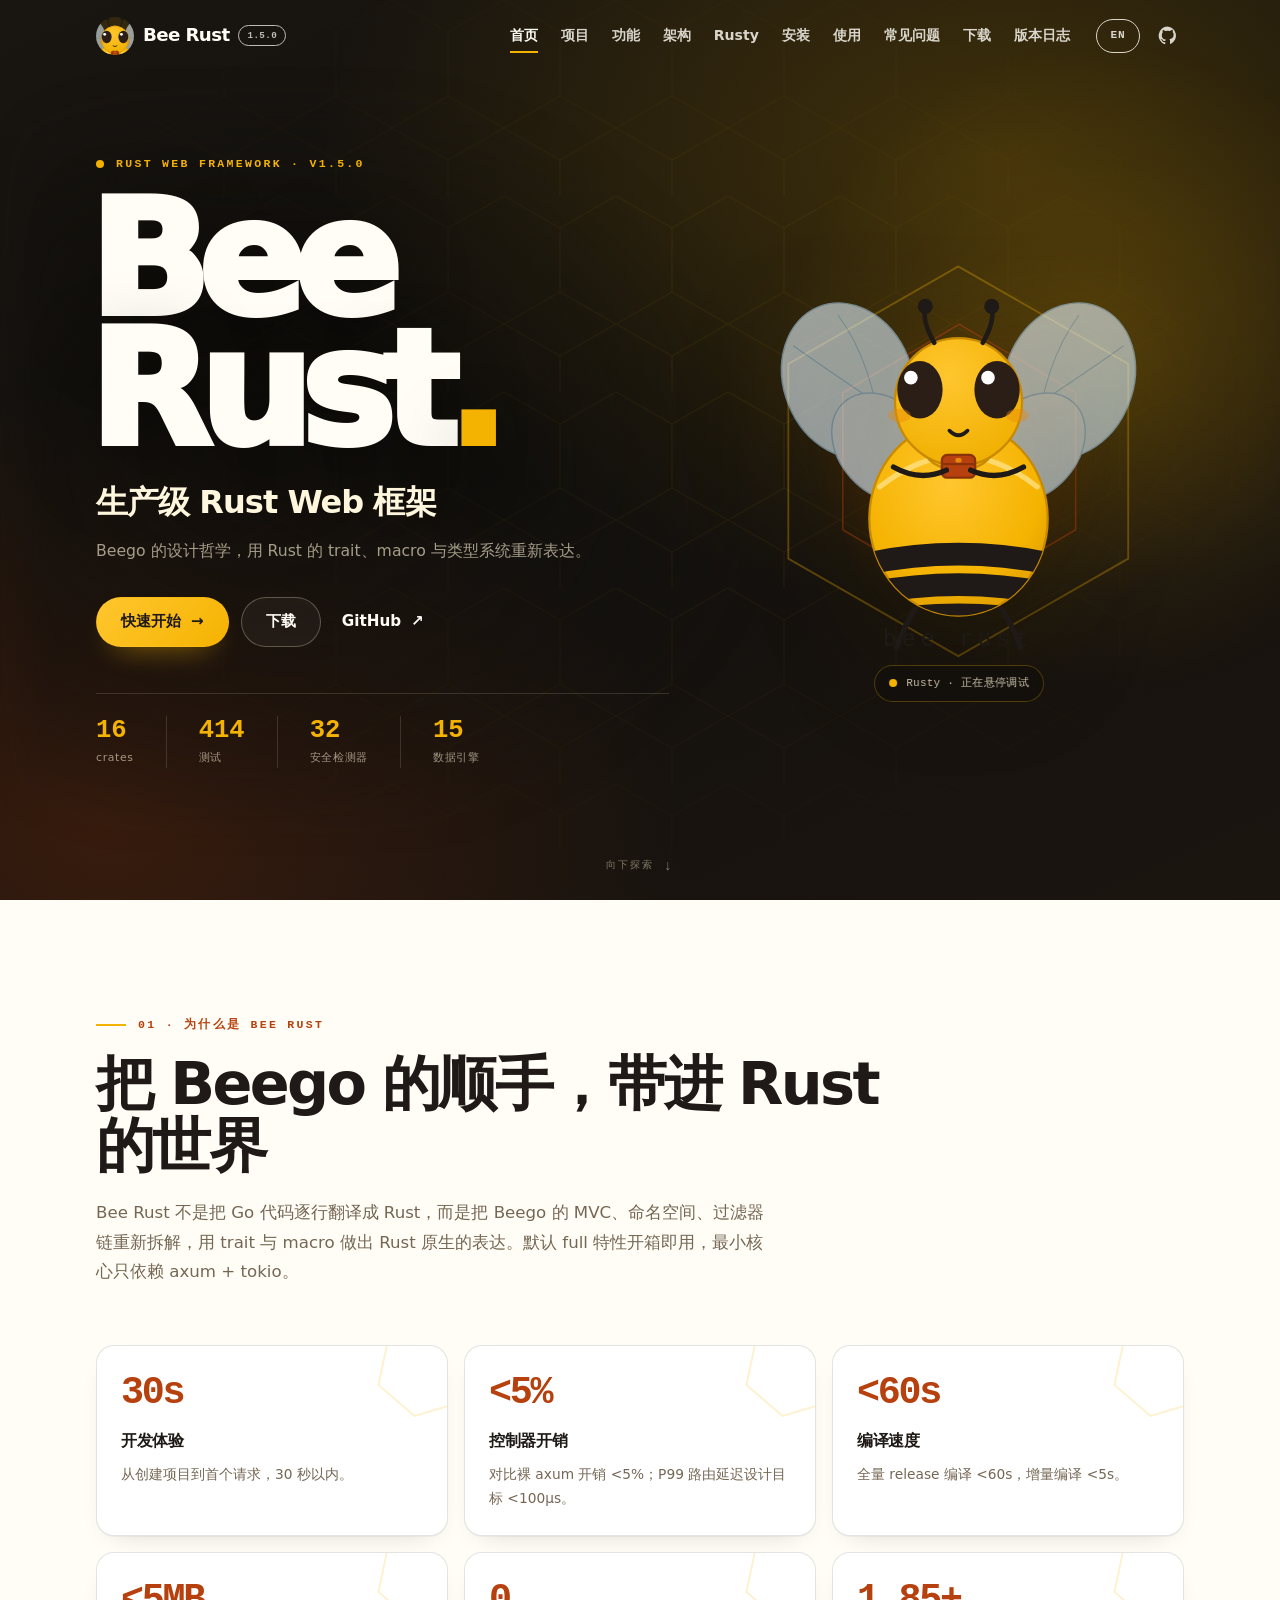
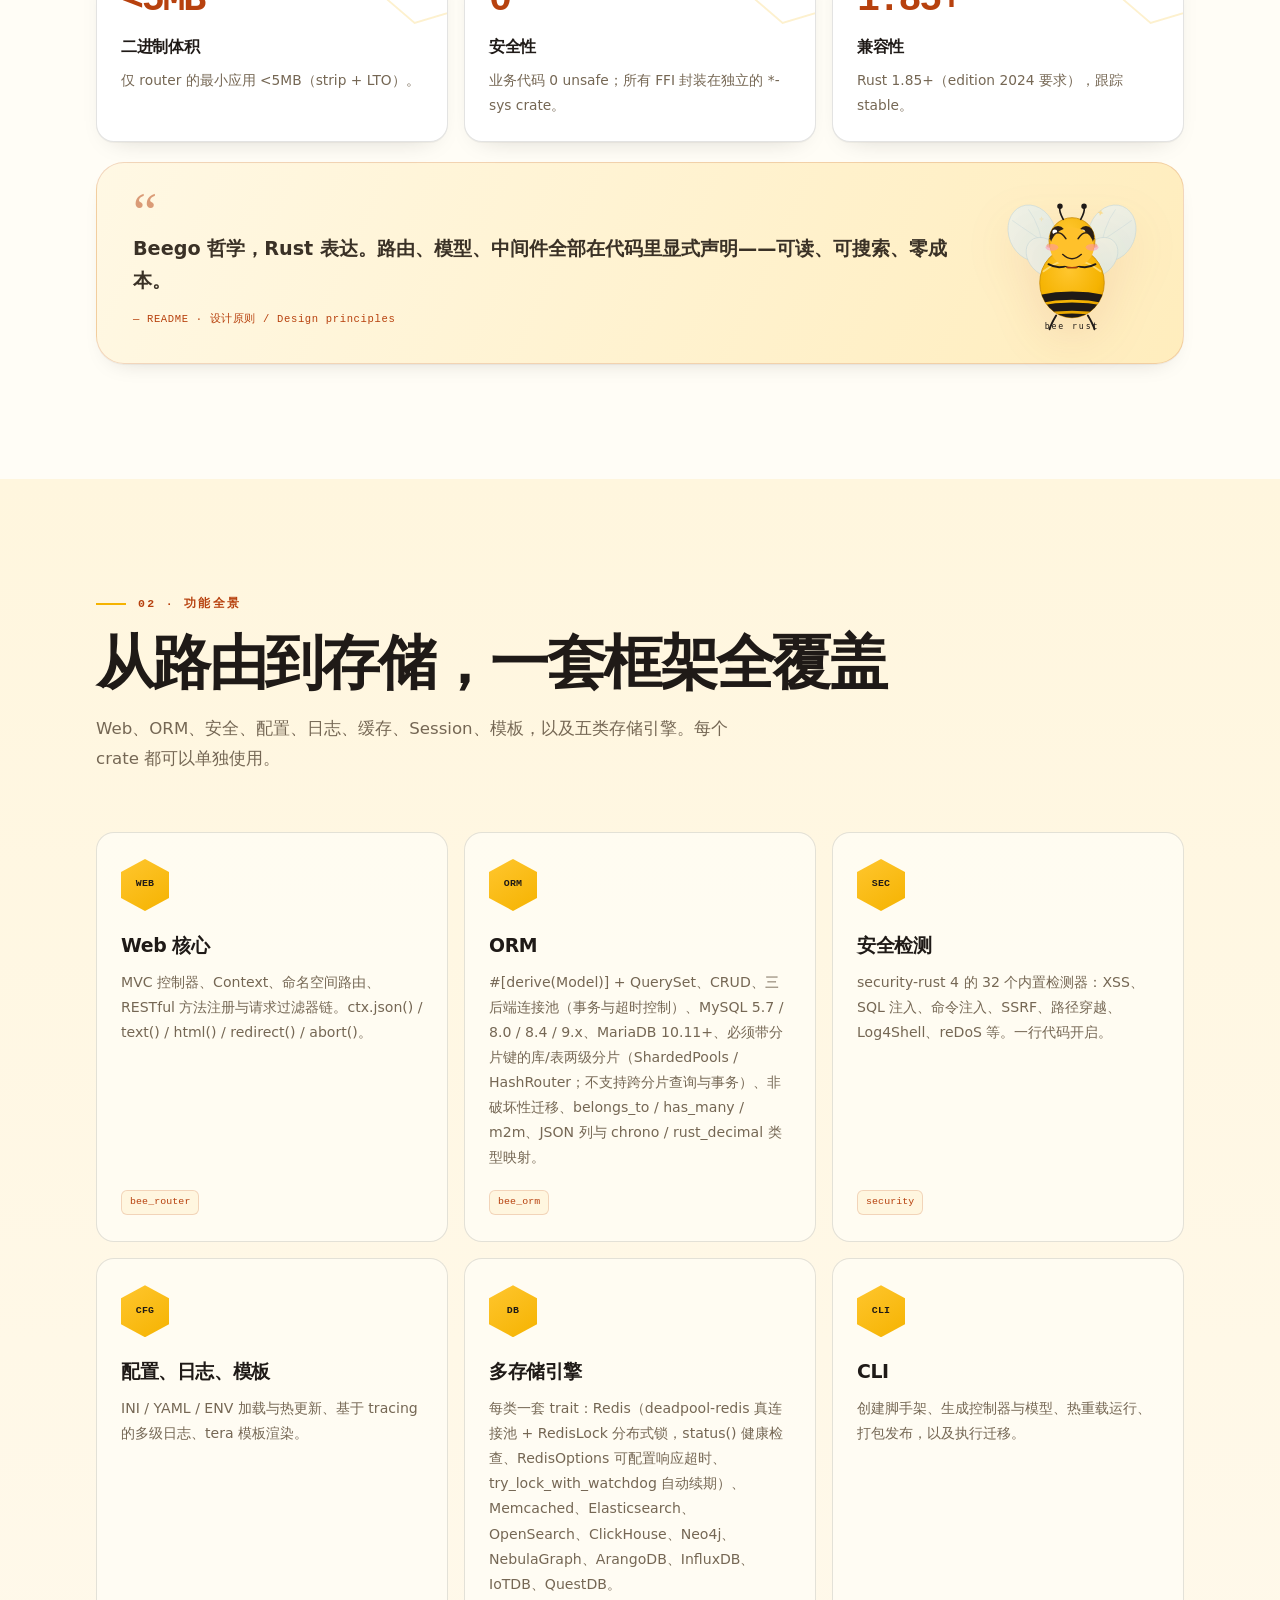
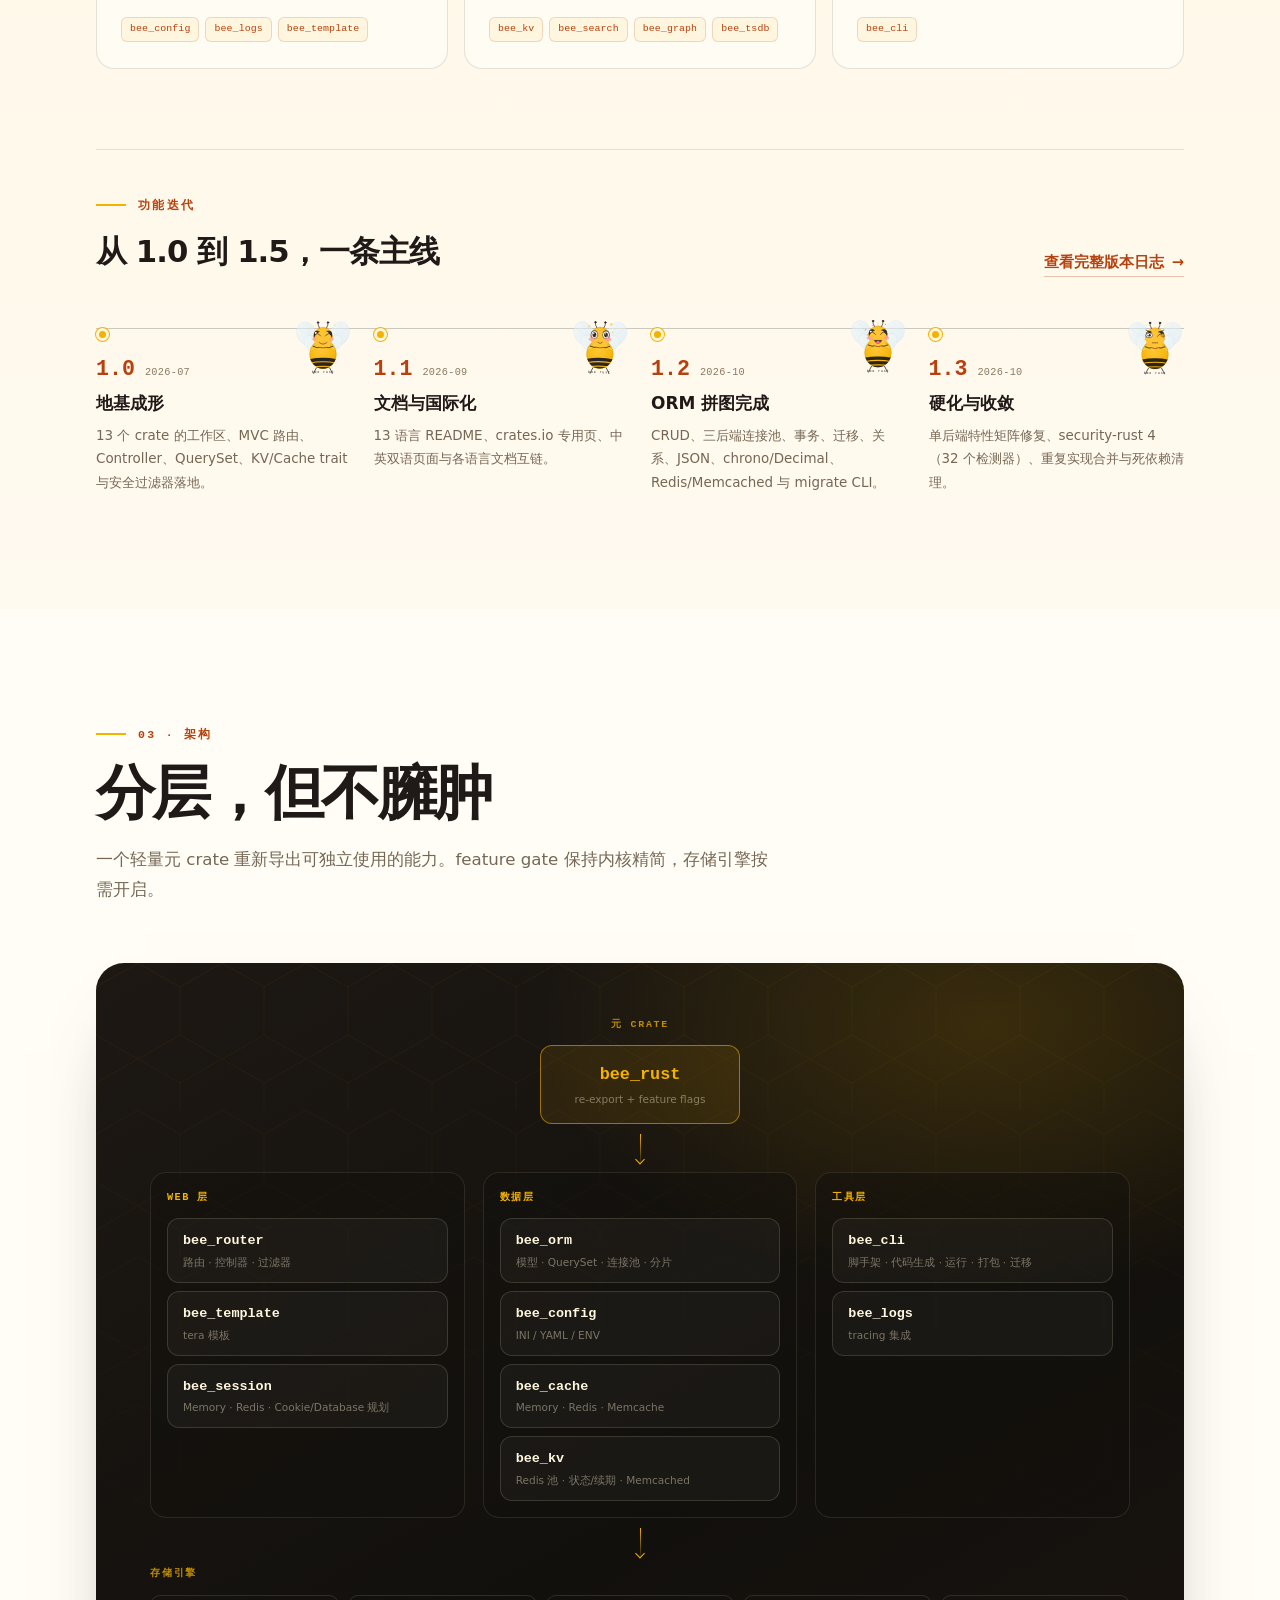
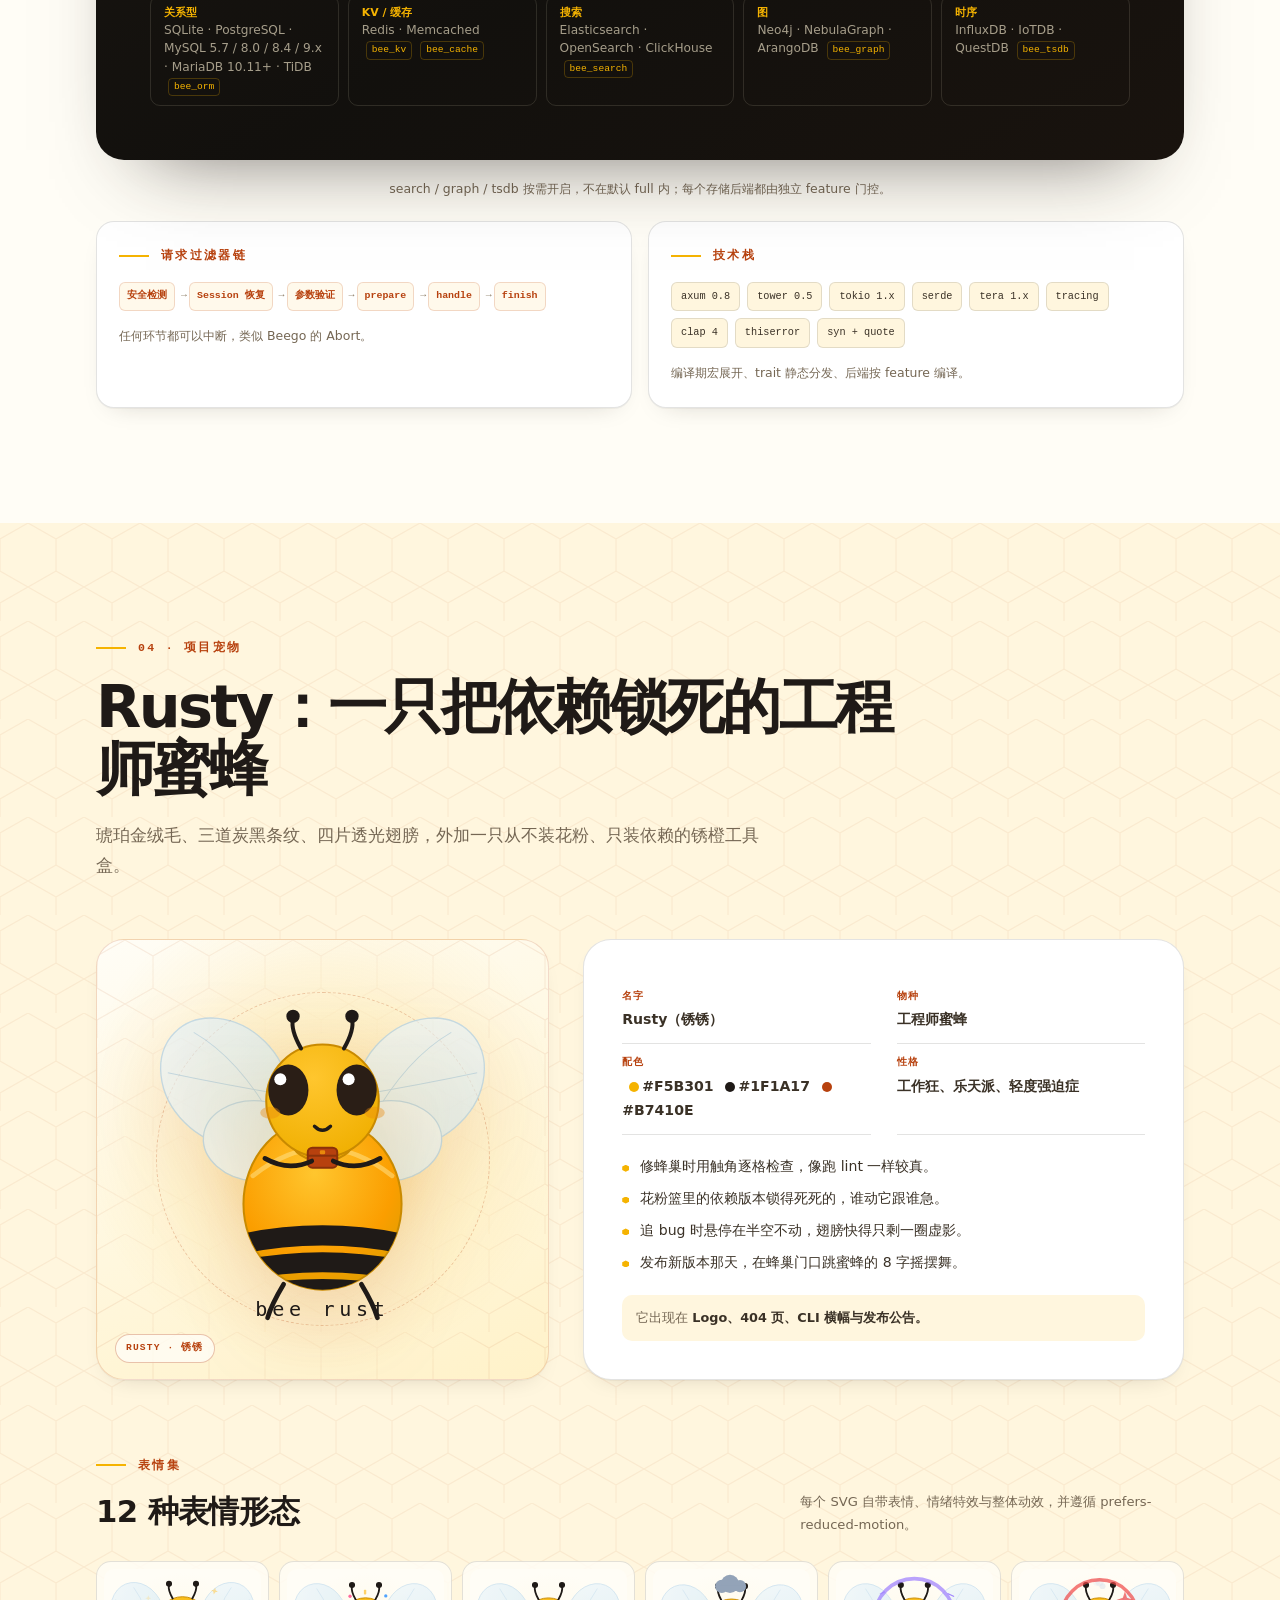
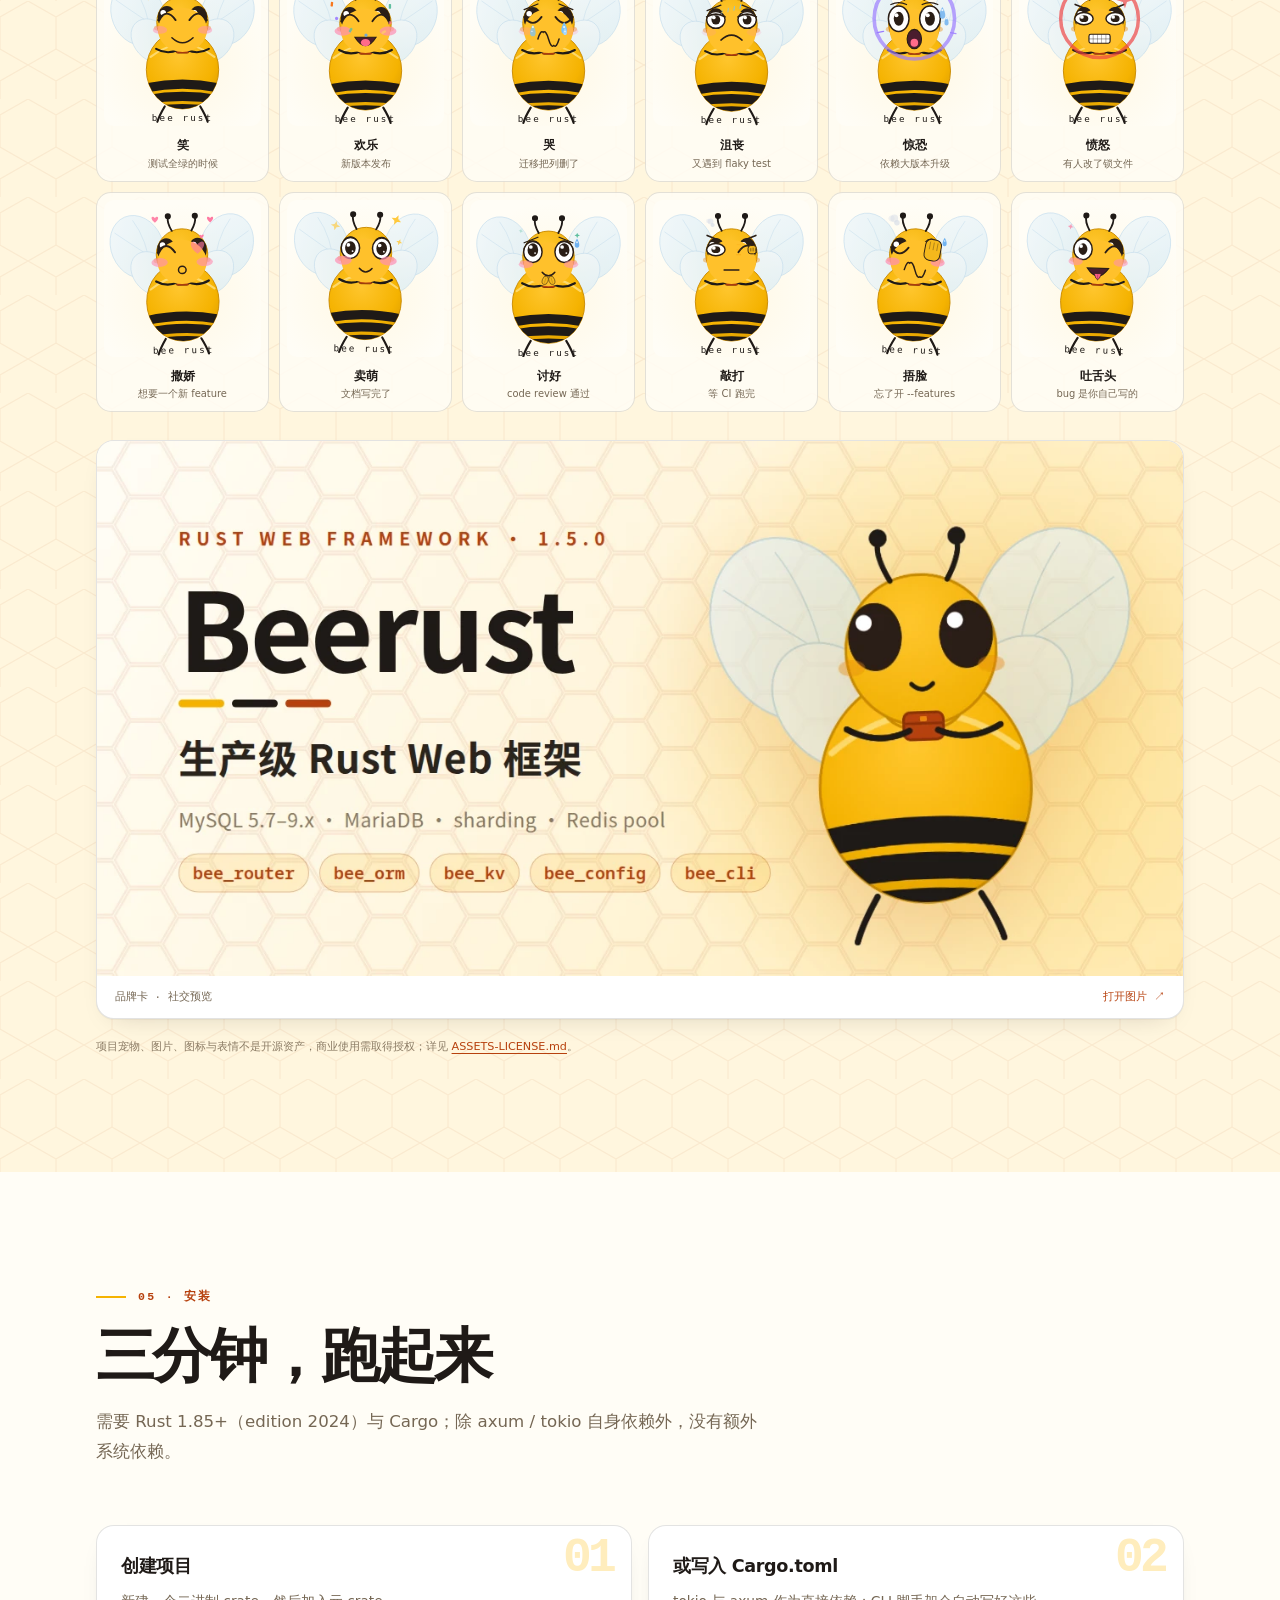
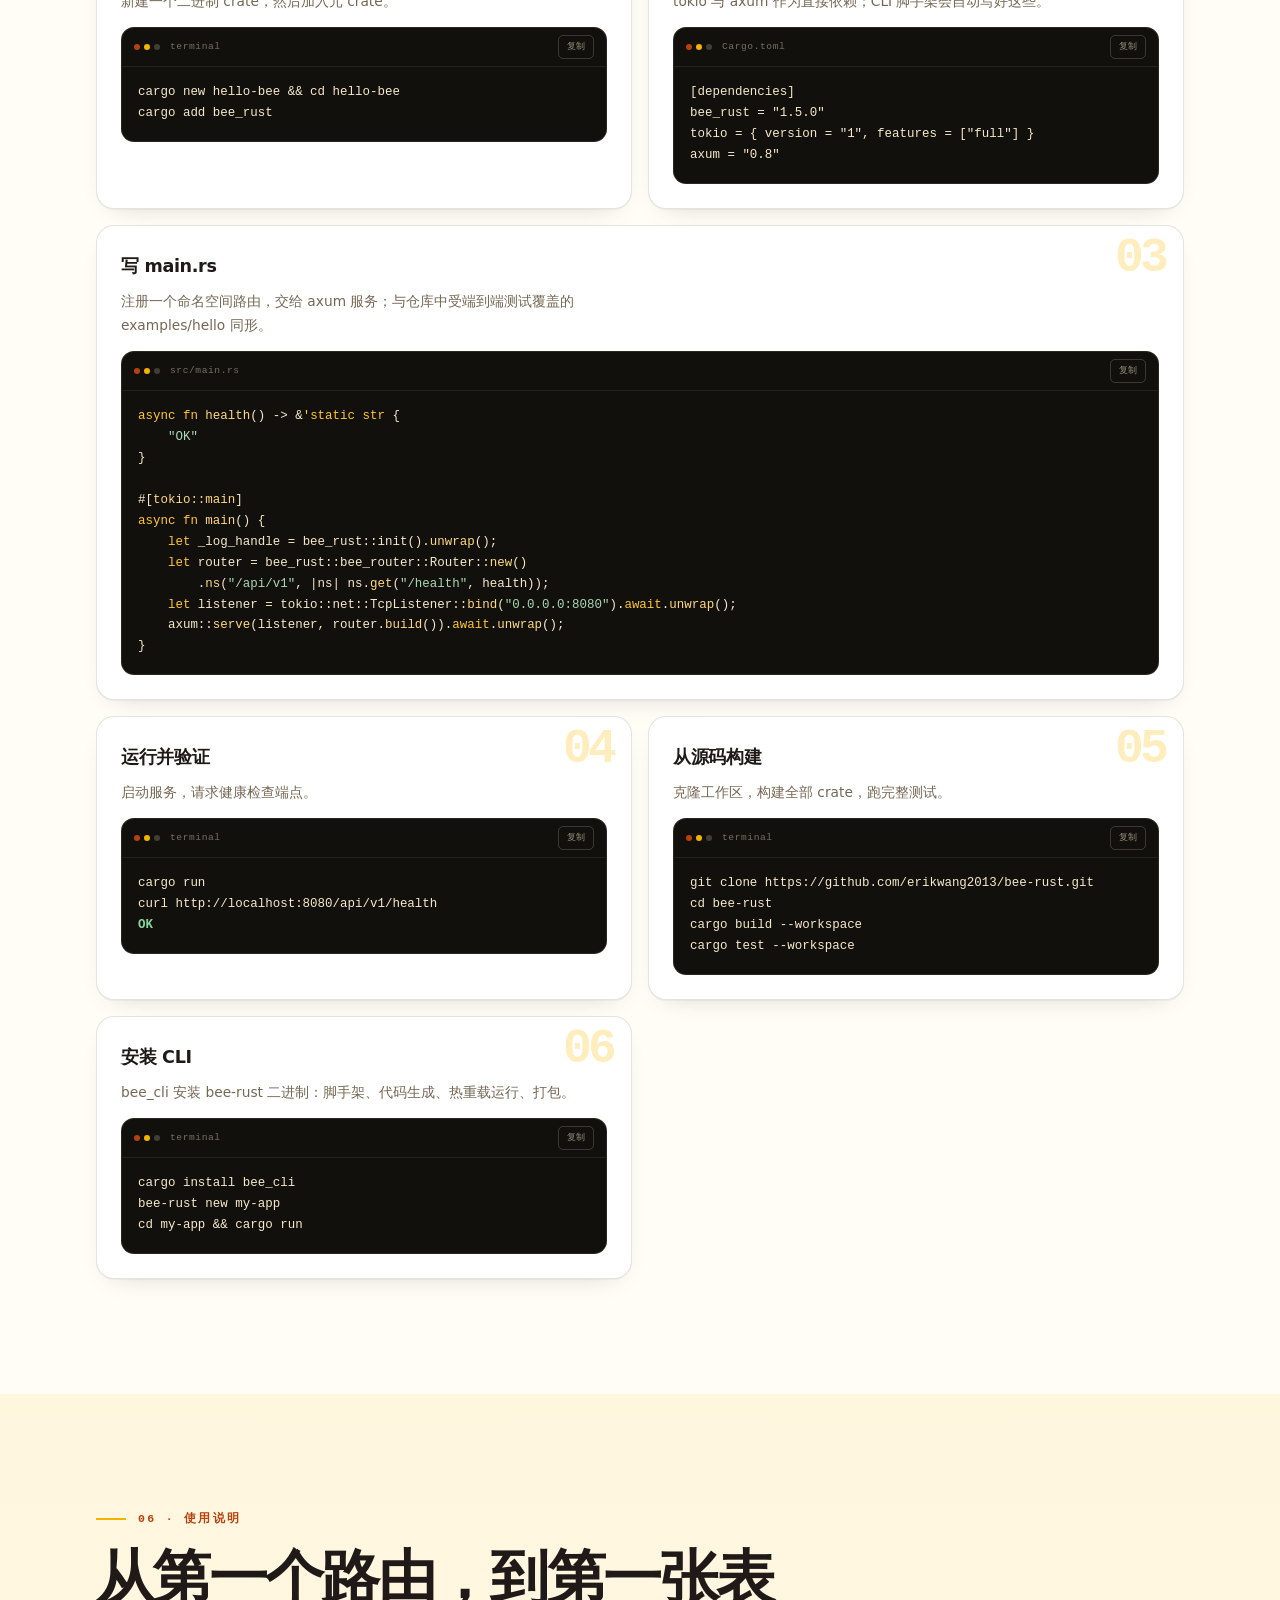
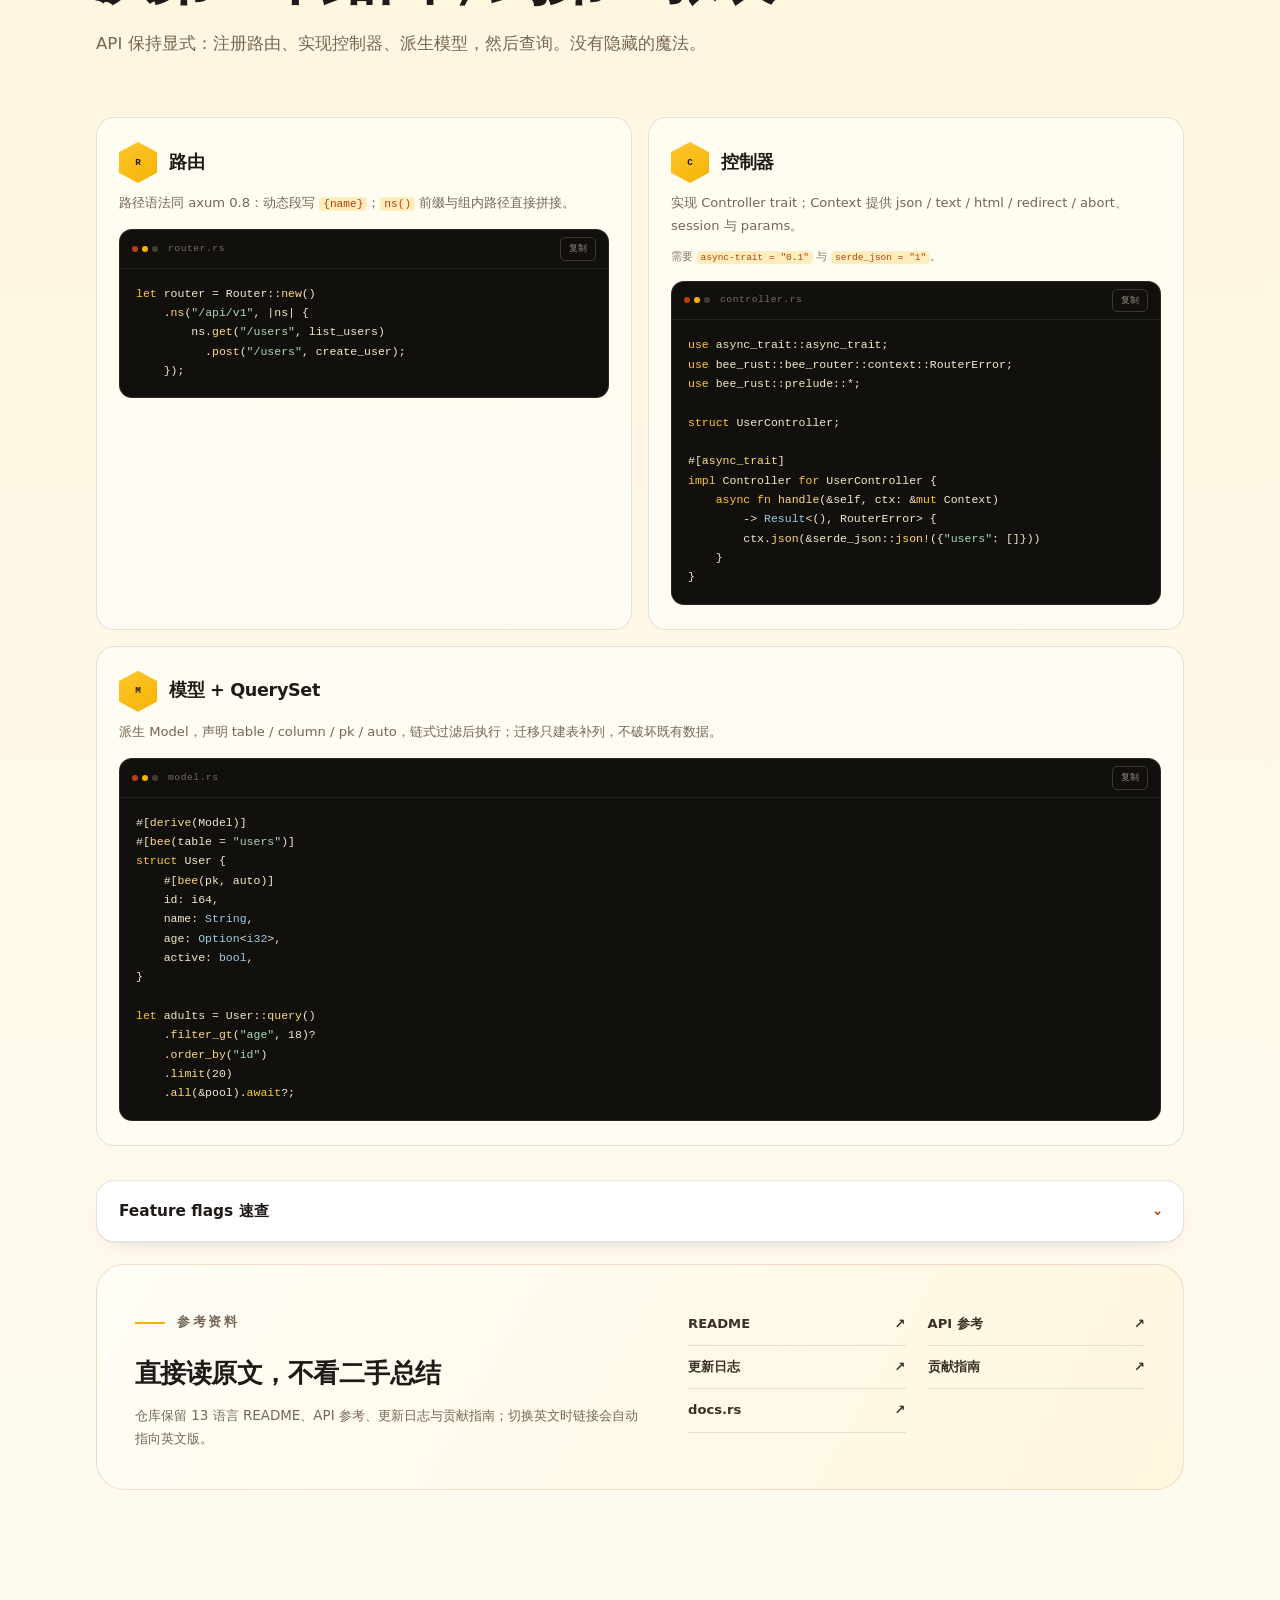
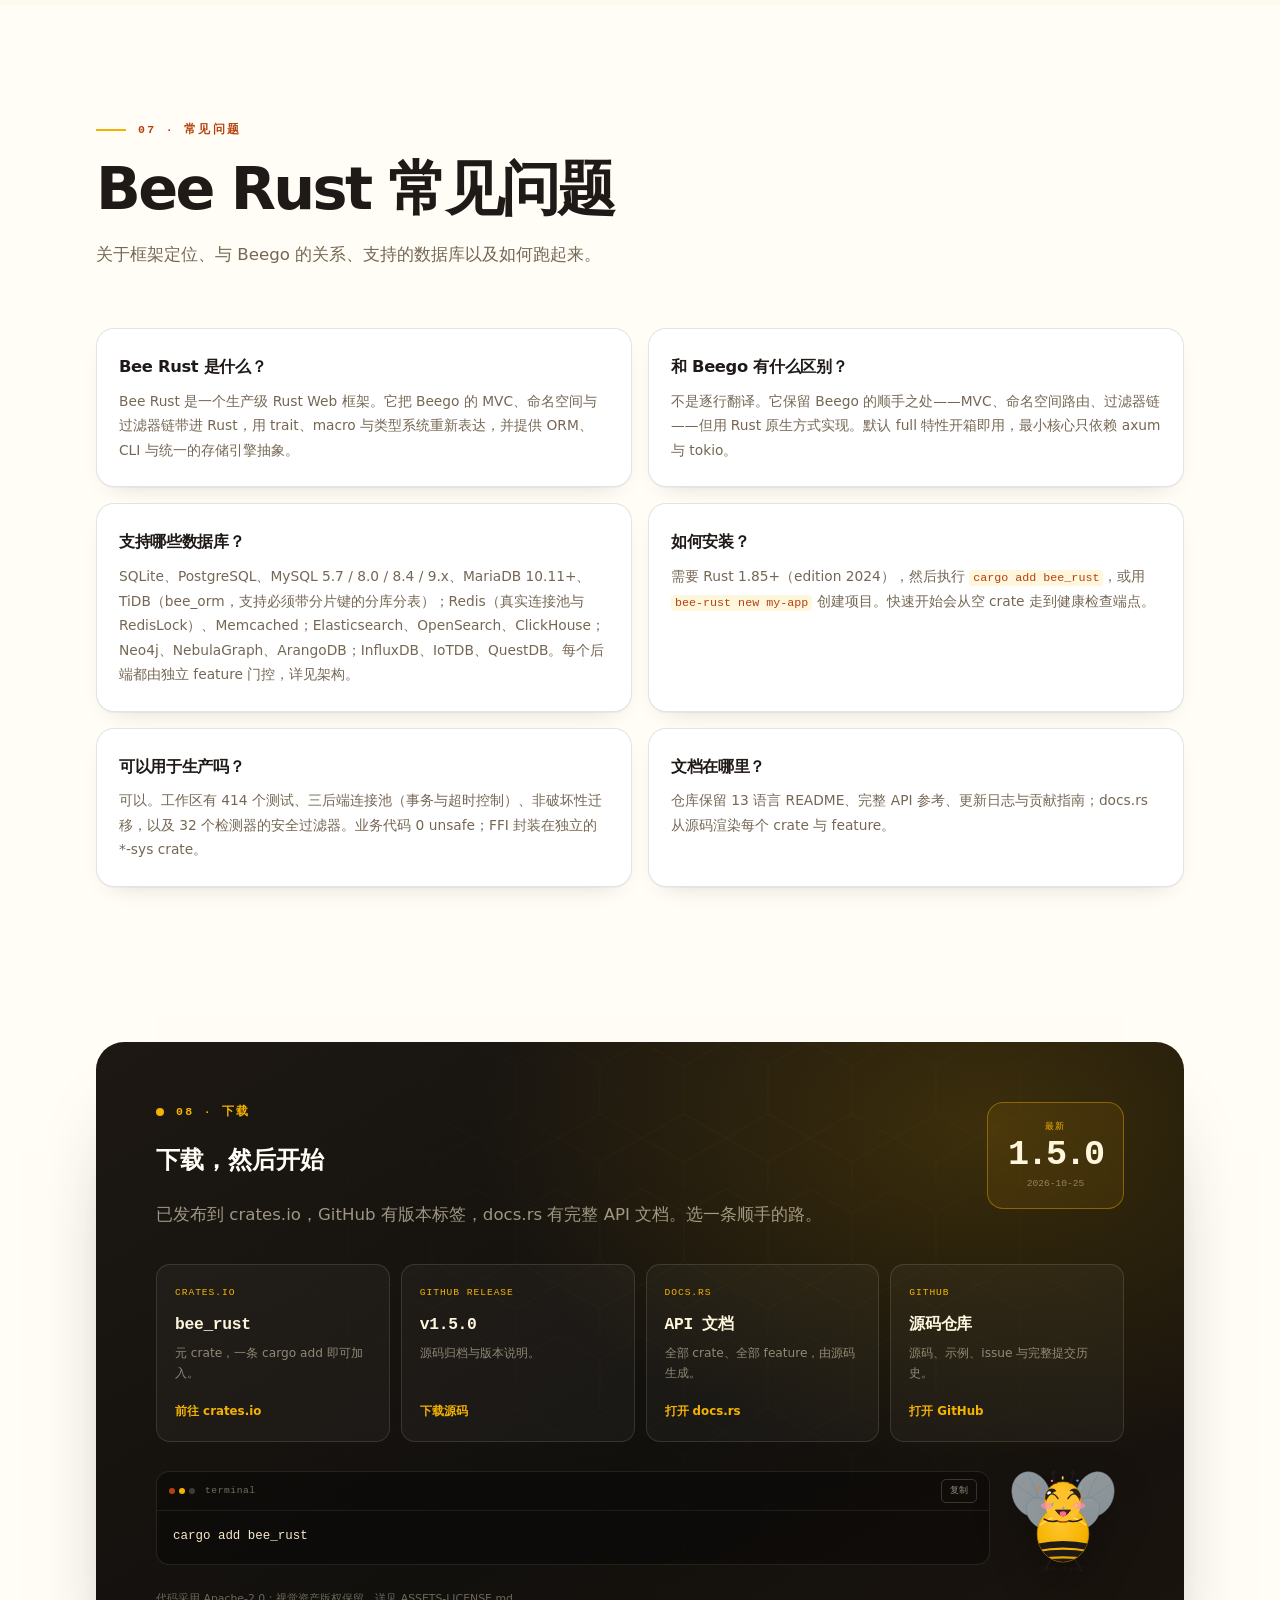
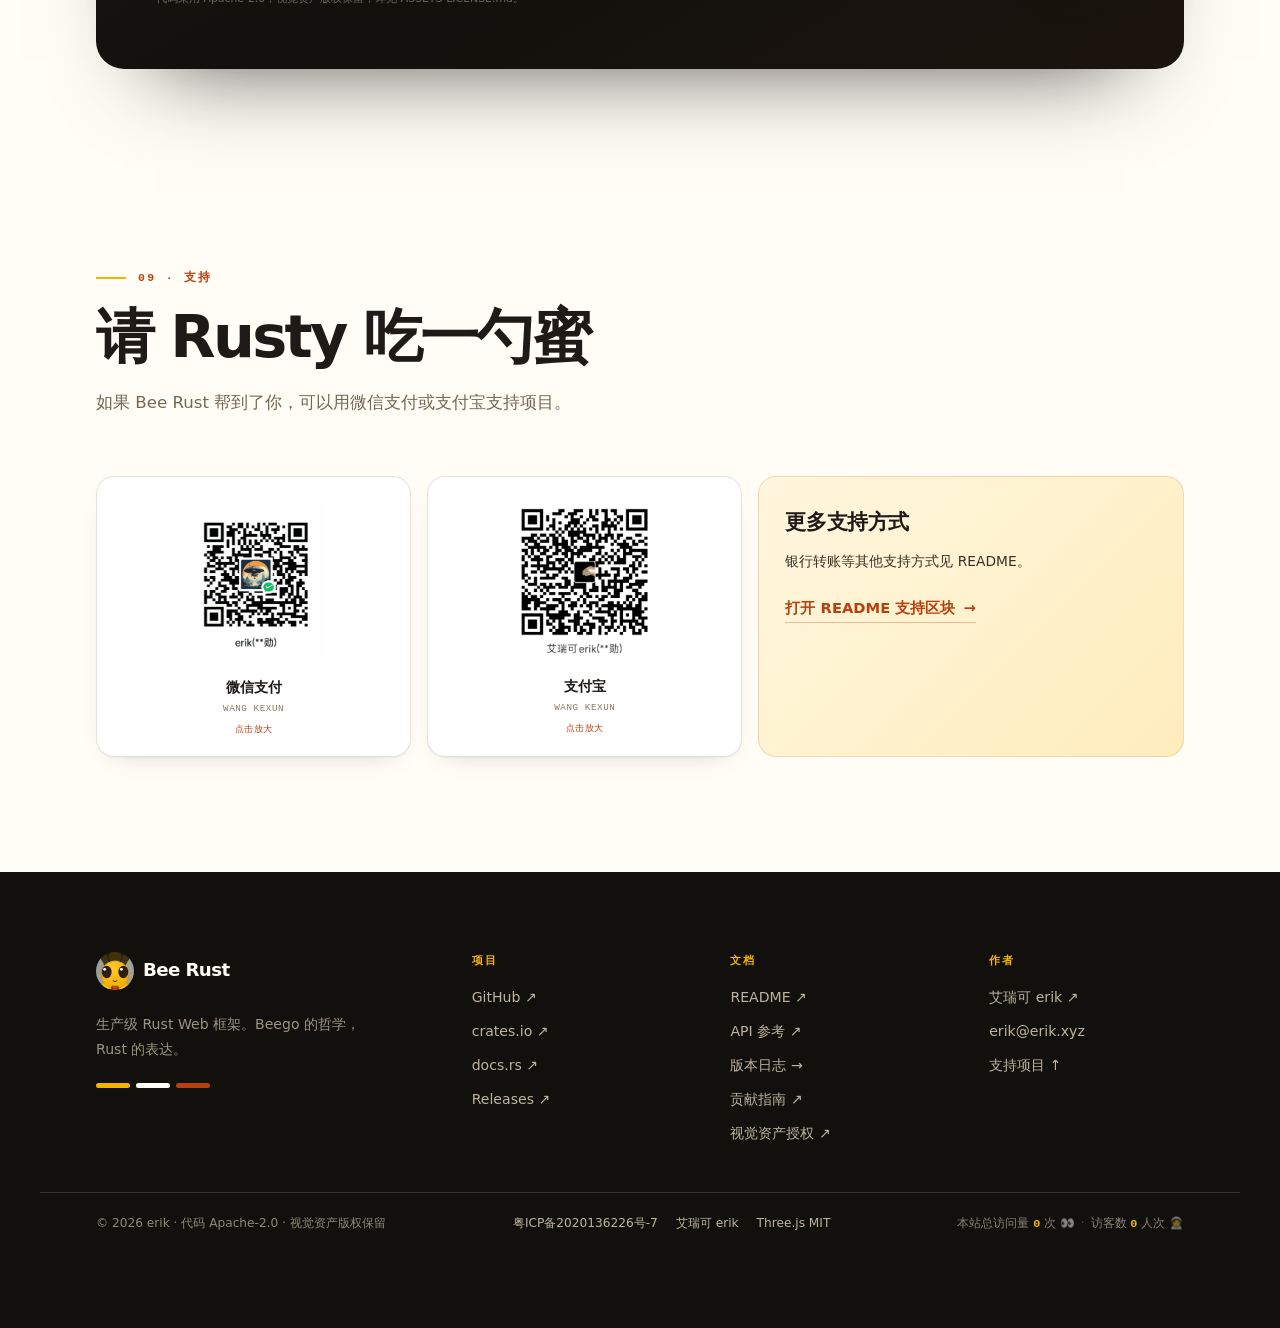
==== commit 102f71f1: "docs: release 1.5.0 docs, site, and social preview - 13-language READMEs/changelogs/API/crates-readm" ====
--- a/site/index.html
+++ b/site/index.html
@@ -4,7 +4,7 @@
 <meta charset="utf-8">
 <meta name="viewport" content="width=device-width, initial-scale=1, viewport-fit=cover">
 <title>Bee Rust · 生产级 Rust Web 框架</title>
-<meta name="description" content="Bee Rust 是生产级 Rust Web 框架：Beego 哲学，用 trait、macro 与类型系统表达。内置 MVC、ORM（MySQL 8.0–9.x、分库分表）、过滤器链、CLI 与存储引擎（Redis 真连接池与分布式锁）。">
+<meta name="description" content="Bee Rust 是生产级 Rust Web 框架：Beego 哲学，用 trait、macro 与类型系统表达。内置 MVC、ORM（MySQL 5.7 / 8.0 / 8.4 / 9.x、MariaDB 10.11+、分库分表）、过滤器链、CLI 与存储引擎（Redis 真连接池与分布式锁）。">
 <meta name="author" content="erik">
 <meta name="applicable-device" content="pc,mobile">
 <meta name="theme-color" content="#12100D">
@@ -16,7 +16,7 @@
 <meta property="og:locale" content="zh_CN">
 <meta property="og:locale:alternate" content="en_US">
 <meta property="og:title" content="Bee Rust · 生产级 Rust Web 框架">
-<meta property="og:description" content="Beego 的设计哲学，用 Rust 的 trait、macro 与类型系统重新表达；ORM 支持 MySQL 8.0–9.x 与分库分表，Redis 提供真连接池和分布式锁。">
+<meta property="og:description" content="Beego 的设计哲学，用 Rust 的 trait、macro 与类型系统重新表达；ORM 支持 MySQL 5.7 / 8.0 / 8.4 / 9.x、MariaDB 10.11+ 与分库分表，Redis 提供真连接池和分布式锁。">
 <meta property="og:image" content="https://bee-rust.erik.xyz/assets/img/social-preview.jpg">
 <meta property="og:image:type" content="image/jpeg">
 <meta property="og:image:width" content="1280">
@@ -24,7 +24,7 @@
 <meta property="og:image:alt" content="Bee Rust 社交预览卡：蜜白蜂巢背景上的 Bee Rust 字标与 Rusty">
 <meta name="twitter:card" content="summary_large_image">
 <meta name="twitter:title" content="Bee Rust · 生产级 Rust Web 框架">
-<meta name="twitter:description" content="Beego 的设计哲学，用 Rust 的 trait、macro 与类型系统重新表达；ORM 支持 MySQL 8.0–9.x 与分库分表，Redis 提供真连接池和分布式锁。">
+<meta name="twitter:description" content="Beego 的设计哲学，用 Rust 的 trait、macro 与类型系统重新表达；ORM 支持 MySQL 5.7 / 8.0 / 8.4 / 9.x、MariaDB 10.11+ 与分库分表，Redis 提供真连接池和分布式锁。">
 <meta name="twitter:image" content="https://bee-rust.erik.xyz/assets/img/social-preview.jpg">
 <meta name="twitter:image:alt" content="Bee Rust 社交预览卡：蜜白蜂巢背景上的 Bee Rust 字标与 Rusty">
 <link rel="icon" href="assets/img/rusty-face.svg" type="image/svg+xml"><link rel="apple-touch-icon" href="assets/img/apple-touch-icon.png">
@@ -68,8 +68,8 @@
       "runtimePlatform": "Rust 1.85+",
       "applicationCategory": "WebApplication",
       "operatingSystem": "Cross-platform",
-      "softwareVersion": "1.4.0",
-      "version": "1.4.0",
+      "softwareVersion": "1.5.0",
+      "version": "1.5.0",
       "datePublished": "2026-07-29",
       "dateModified": "2026-10-25",
       "keywords": "Rust, web framework, Beego, MVC, ORM, axum, tokio",
@@ -114,7 +114,7 @@
     {
       "@type": "Question",
       "name": "支持哪些数据库？",
-      "acceptedAnswer": { "@type": "Answer", "text": "SQLite、PostgreSQL、MySQL 8.0 / 8.4 / 9.x、TiDB（bee_orm，支持必须带分片键的分库分表）；Redis（真实连接池与 RedisLock）、Memcached；Elasticsearch、OpenSearch、ClickHouse；Neo4j、NebulaGraph、ArangoDB；InfluxDB、IoTDB、QuestDB。每个后端都由独立 feature 门控，详见架构。" }
+      "acceptedAnswer": { "@type": "Answer", "text": "SQLite、PostgreSQL、MySQL 5.7 / 8.0 / 8.4 / 9.x、MariaDB 10.11+、TiDB（bee_orm，支持必须带分片键的分库分表）；Redis（真实连接池与 RedisLock）、Memcached；Elasticsearch、OpenSearch、ClickHouse；Neo4j、NebulaGraph、ArangoDB；InfluxDB、IoTDB、QuestDB。每个后端都由独立 feature 门控，详见架构。" }
     },
     {
       "@type": "Question",
@@ -124,7 +124,7 @@
     {
       "@type": "Question",
       "name": "可以用于生产吗？",
-      "acceptedAnswer": { "@type": "Answer", "text": "可以。工作区有 334 个测试、三后端连接池（事务与超时控制）、非破坏性迁移，以及 32 个检测器的安全过滤器。业务代码 0 unsafe；FFI 封装在独立的 *-sys crate。" }
+      "acceptedAnswer": { "@type": "Answer", "text": "可以。工作区有 414 个测试、三后端连接池（事务与超时控制）、非破坏性迁移，以及 32 个检测器的安全过滤器。业务代码 0 unsafe；FFI 封装在独立的 *-sys crate。" }
     },
     {
       "@type": "Question",
@@ -139,7 +139,7 @@
 
 <header class="site-header" id="site-header">
   <div class="wrap header-inner">
-    <a class="brand" href="./" aria-label="Bee Rust 首页"><span class="brand-mark"><img src="assets/img/rusty-face.svg" alt="" width="38" height="38"></span><span class="brand-name">Bee Rust</span><span class="brand-ver">1.4.0</span></a>
+    <a class="brand" href="./" aria-label="Bee Rust 首页"><span class="brand-mark"><img src="assets/img/rusty-face.svg" alt="" width="38" height="38"></span><span class="brand-name">Bee Rust</span><span class="brand-ver">1.5.0</span></a>
     <nav class="site-nav" id="site-nav" aria-label="主导航">
       <a href="#top" data-nav data-en="Home">首页</a><a href="#intro" data-nav data-en="Project">项目</a><a href="#features" data-nav data-en="Features">功能</a><a href="#architecture" data-nav data-en="Architecture">架构</a><a href="#rusty" data-nav data-en="Rusty">Rusty</a>
       <a href="#install" data-nav data-en="Install">安装</a><a href="#usage" data-nav data-en="Usage">使用</a><a href="#faq" data-nav data-en="FAQ">常见问题</a><a href="#download" data-nav data-en="Download">下载</a><a href="changelog.html" data-nav data-en="Changelog">版本日志</a>
@@ -159,7 +159,7 @@
     <div class="hero-glow" aria-hidden="true"></div>
     <div class="wrap hero-grid">
       <div class="hero-copy">
-        <p class="eyebrow eyebrow--dark"><span class="pulse"></span> RUST WEB FRAMEWORK · v1.4.0</p>
+        <p class="eyebrow eyebrow--dark"><span class="pulse"></span> RUST WEB FRAMEWORK · v1.5.0</p>
         <h1>Bee Rust<span class="h1-dot">.</span></h1>
         <p class="tagline" data-en="A production-grade Rust web framework">生产级 Rust Web 框架</p>
         <p class="lede" data-en="Beego's design philosophy, re-expressed through Rust traits, macros, and the type system.">Beego 的设计哲学，用 Rust 的 trait、macro 与类型系统重新表达。</p>
@@ -167,7 +167,7 @@
           <a class="btn btn-primary" href="#install"><span data-en="Quick start">快速开始</span><span class="btn-arrow">→</span></a><a class="btn btn-ghost" href="#download" data-en="Download">下载</a>
           <a class="btn btn-text" href="https://github.com/erikwang2013/bee-rust" target="_blank" rel="noopener">GitHub <span aria-hidden="true">↗</span></a>
         </div>
-        <ul class="hero-stats"><li><b>16</b><span data-en="crates">crates</span></li><li><b>334</b><span data-en="tests">测试</span></li><li><b>32</b><span data-en="security detectors">安全检测器</span></li><li><b>15</b><span data-en="data engines">数据引擎</span></li></ul>
+        <ul class="hero-stats"><li><b>16</b><span data-en="crates">crates</span></li><li><b>414</b><span data-en="tests">测试</span></li><li><b>32</b><span data-en="security detectors">安全检测器</span></li><li><b>15</b><span data-en="data engines">数据引擎</span></li></ul>
       </div>
       <div class="hero-pet">
         <svg class="hero-halo hero-halo--1" viewBox="0 0 100 100" aria-hidden="true"><polygon points="50,3 91,26.5 91,73.5 50,97 9,73.5 9,26.5"/></svg><svg class="hero-halo hero-halo--2" viewBox="0 0 100 100" aria-hidden="true"><polygon points="50,10 84,30 84,70 50,90 16,70 16,30"/></svg>
@@ -210,17 +210,17 @@
       </header>
       <div class="feature-grid">
         <article class="feature-card" data-reveal><div class="hex-badge">WEB</div><h3 data-en="Web core">Web 核心</h3><p data-en="MVC controllers, Context, namespaced routing, RESTful methods, and a request filter chain. ctx.json() / text() / html() / redirect() / abort().">MVC 控制器、Context、命名空间路由、RESTful 方法注册与请求过滤器链。ctx.json() / text() / html() / redirect() / abort()。</p><div class="tags"><span>bee_router</span></div></article>
-        <article class="feature-card" data-reveal><div class="hex-badge">ORM</div><h3 data-en="ORM">ORM</h3><p data-en="#[derive(Model)] + QuerySet, CRUD, three connection pools with transactions and timeouts, MySQL 8.0 / 8.4 / 9.x, key-required database/table sharding (ShardedPools / HashRouter; no cross-shard queries or transactions), non-destructive migrations, belongs_to / has_many / m2m, JSON columns, and chrono / rust_decimal mapping.">#[derive(Model)] + QuerySet、CRUD、三后端连接池（事务与超时控制）、MySQL 8.0 / 8.4 / 9.x、必须带分片键的库/表两级分片（ShardedPools / HashRouter；不支持跨分片查询与事务）、非破坏性迁移、belongs_to / has_many / m2m、JSON 列与 chrono / rust_decimal 类型映射。</p><div class="tags"><span>bee_orm</span></div></article>
+        <article class="feature-card" data-reveal><div class="hex-badge">ORM</div><h3 data-en="ORM">ORM</h3><p data-en="#[derive(Model)] + QuerySet, CRUD, three connection pools with transactions and timeouts, MySQL 5.7 / 8.0 / 8.4 / 9.x, MariaDB 10.11+, key-required database/table sharding (ShardedPools / HashRouter; no cross-shard queries or transactions), non-destructive migrations, belongs_to / has_many / m2m, JSON columns, and chrono / rust_decimal mapping.">#[derive(Model)] + QuerySet、CRUD、三后端连接池（事务与超时控制）、MySQL 5.7 / 8.0 / 8.4 / 9.x、MariaDB 10.11+、必须带分片键的库/表两级分片（ShardedPools / HashRouter；不支持跨分片查询与事务）、非破坏性迁移、belongs_to / has_many / m2m、JSON 列与 chrono / rust_decimal 类型映射。</p><div class="tags"><span>bee_orm</span></div></article>
         <article class="feature-card" data-reveal><div class="hex-badge">SEC</div><h3 data-en="Security filter">安全检测</h3><p data-en="32 built-in detectors from security-rust 4: XSS, SQL injection, command injection, SSRF, path traversal, Log4Shell, reDoS, and more. One line to enable.">security-rust 4 的 32 个内置检测器：XSS、SQL 注入、命令注入、SSRF、路径穿越、Log4Shell、reDoS 等。一行代码开启。</p><div class="tags"><span>security</span></div></article>
         <article class="feature-card" data-reveal><div class="hex-badge">CFG</div><h3 data-en="Config, logs, templates">配置、日志、模板</h3><p data-en="INI / YAML / ENV with hot reload, levelled logging over tracing, and tera templates.">INI / YAML / ENV 加载与热更新、基于 tracing 的多级日志、tera 模板渲染。</p><div class="tags"><span>bee_config</span><span>bee_logs</span><span>bee_template</span></div></article>
-        <article class="feature-card" data-reveal><div class="hex-badge">DB</div><h3 data-en="Storage engines">多存储引擎</h3><p data-en="One trait per family: Redis with a real deadpool-redis pool and RedisLock, Memcached, Elasticsearch, OpenSearch, ClickHouse, Neo4j, NebulaGraph, ArangoDB, InfluxDB, IoTDB, QuestDB.">每类一套 trait：Redis（deadpool-redis 真连接池 + RedisLock 分布式锁）、Memcached、Elasticsearch、OpenSearch、ClickHouse、Neo4j、NebulaGraph、ArangoDB、InfluxDB、IoTDB、QuestDB。</p><div class="tags"><span>bee_kv</span><span>bee_search</span><span>bee_graph</span><span>bee_tsdb</span></div></article>
+        <article class="feature-card" data-reveal><div class="hex-badge">DB</div><h3 data-en="Storage engines">多存储引擎</h3><p data-en="One trait per family: Redis with a real deadpool-redis pool and RedisLock, status() health checks, a configurable RedisOptions response timeout, and try_lock_with_watchdog auto-renewal, Memcached, Elasticsearch, OpenSearch, ClickHouse, Neo4j, NebulaGraph, ArangoDB, InfluxDB, IoTDB, QuestDB.">每类一套 trait：Redis（deadpool-redis 真连接池 + RedisLock 分布式锁，status() 健康检查、RedisOptions 可配置响应超时、try_lock_with_watchdog 自动续期）、Memcached、Elasticsearch、OpenSearch、ClickHouse、Neo4j、NebulaGraph、ArangoDB、InfluxDB、IoTDB、QuestDB。</p><div class="tags"><span>bee_kv</span><span>bee_search</span><span>bee_graph</span><span>bee_tsdb</span></div></article>
         <article class="feature-card" data-reveal><div class="hex-badge">CLI</div><h3 data-en="CLI">CLI</h3><p data-en="Scaffold a project, generate controllers and models, run with hot reload, pack a release, and drive migrations.">创建脚手架、生成控制器与模型、热重载运行、打包发布，以及执行迁移。</p><div class="tags"><span>bee_cli</span></div></article>
       </div>
       <div class="evolution" data-reveal>
         <div class="evolution-head">
           <div>
             <p class="eyebrow"><span class="eyebrow-line"></span><span data-en="Feature evolution">功能迭代</span></p>
-            <h3 data-en="Four releases, one arc">四个版本，一条主线</h3>
+            <h3 data-en="From 1.0 to 1.5, one arc">从 1.0 到 1.5，一条主线</h3>
           </div>
           <a class="text-link" href="changelog.html"><span data-en="Full changelog">查看完整版本日志</span> <span aria-hidden="true">→</span></a>
         </div>
@@ -244,7 +244,7 @@
             <div class="arch-crate"><b>bee_router</b><small data-en="routing · controllers · filters">路由 · 控制器 · 过滤器</small></div><div class="arch-crate"><b>bee_template</b><small data-en="tera templates">tera 模板</small></div><div class="arch-crate"><b>bee_session</b><small data-en="memory · redis · cookie/database planned">Memory · Redis · Cookie/Database 规划</small></div>
           </div>
           <div class="arch-col"><h3 data-en="Data layer">数据层</h3>
-            <div class="arch-crate"><b>bee_orm</b><small data-en="models · QuerySet · pools · sharding">模型 · QuerySet · 连接池 · 分片</small></div><div class="arch-crate"><b>bee_config</b><small data-en="INI / YAML / ENV">INI / YAML / ENV</small></div><div class="arch-crate"><b>bee_cache</b><small data-en="memory · redis · memcache">Memory · Redis · Memcache</small></div><div class="arch-crate"><b>bee_kv</b><small data-en="redis pool · lock · memcached">Redis 池 · 锁 · Memcached</small></div>
+            <div class="arch-crate"><b>bee_orm</b><small data-en="models · QuerySet · pools · sharding">模型 · QuerySet · 连接池 · 分片</small></div><div class="arch-crate"><b>bee_config</b><small data-en="INI / YAML / ENV">INI / YAML / ENV</small></div><div class="arch-crate"><b>bee_cache</b><small data-en="memory · redis · memcache">Memory · Redis · Memcache</small></div><div class="arch-crate"><b>bee_kv</b><small data-en="redis pool · status/watchdog · memcached">Redis 池 · 状态/续期 · Memcached</small></div>
           </div>
           <div class="arch-col"><h3 data-en="Tool layer">工具层</h3>
             <div class="arch-crate"><b>bee_cli</b><small data-en="scaffold · codegen · run · pack · migrate">脚手架 · 代码生成 · 运行 · 打包 · 迁移</small></div><div class="arch-crate"><b>bee_logs</b><small data-en="tracing integration">tracing 集成</small></div>
@@ -252,7 +252,7 @@
         </div>
         <div class="arch-arrow" aria-hidden="true"></div>
         <div class="arch-layer arch-layer--storage"><span class="arch-label" data-en="Storage engines">存储引擎</span>
-          <div class="arch-storage"><span><b data-en="Relational">关系型</b> SQLite · PostgreSQL · MySQL 8.0 / 8.4 / 9.x · TiDB <code>bee_orm</code></span><span><b data-en="KV / cache">KV / 缓存</b> Redis · Memcached <code>bee_kv</code> <code>bee_cache</code></span><span><b data-en="Search">搜索</b> Elasticsearch · OpenSearch · ClickHouse <code>bee_search</code></span><span><b data-en="Graph">图</b> Neo4j · NebulaGraph · ArangoDB <code>bee_graph</code></span><span><b data-en="Time series">时序</b> InfluxDB · IoTDB · QuestDB <code>bee_tsdb</code></span></div>
+          <div class="arch-storage"><span><b data-en="Relational">关系型</b> SQLite · PostgreSQL · MySQL 5.7 / 8.0 / 8.4 / 9.x · MariaDB 10.11+ · TiDB <code>bee_orm</code></span><span><b data-en="KV / cache">KV / 缓存</b> Redis · Memcached <code>bee_kv</code> <code>bee_cache</code></span><span><b data-en="Search">搜索</b> Elasticsearch · OpenSearch · ClickHouse <code>bee_search</code></span><span><b data-en="Graph">图</b> Neo4j · NebulaGraph · ArangoDB <code>bee_graph</code></span><span><b data-en="Time series">时序</b> InfluxDB · IoTDB · QuestDB <code>bee_tsdb</code></span></div>
         </div>
       </div>
       <p class="arch-note" data-reveal data-en="search, graph and tsdb are opt-in — they are not part of the default full set. Every storage backend is behind its own feature flag.">search / graph / tsdb 按需开启，不在默认 full 内；每个存储后端都由独立 feature 门控。</p>
@@ -335,7 +335,7 @@
           <div class="code-block">
             <div class="code-head"><span class="code-dots"><i></i><i></i><i></i></span><span>Cargo.toml</span><button class="copy-btn" type="button" data-copy data-en="Copy">复制</button></div>
             <pre tabindex="0"><code>[dependencies]
-bee_rust = "1.4.0"
+bee_rust = "1.5.0"
 tokio = { version = "1", features = ["full"] }
 axum = "0.8"</code></pre>
           </div>
@@ -468,7 +468,7 @@
           </table>
           <div class="code-block code-block--rust">
             <div class="code-head"><span class="code-dots"><i></i><i></i><i></i></span><span data-en="Minimal core">最小核心</span><button class="copy-btn" type="button" data-copy data-en="Copy">复制</button></div>
-            <pre tabindex="0"><code>bee_rust = { version = "1.4.0", default-features = false,
+            <pre tabindex="0"><code>bee_rust = { version = "1.5.0", default-features = false,
              features = ["router", "logs", "config"] }</code></pre>
           </div>
         </div>
@@ -508,7 +508,7 @@
         </article>
         <article class="faq-card">
           <h3 data-en="Which databases are supported?">支持哪些数据库？</h3>
-          <p data-en="SQLite, PostgreSQL, MySQL 8.0 / 8.4 / 9.x, and TiDB through bee_orm (with key-required database/table sharding); Redis (real connection pool and RedisLock) and Memcached; Elasticsearch, OpenSearch, and ClickHouse; Neo4j, NebulaGraph, and ArangoDB; InfluxDB, IoTDB, and QuestDB. Each backend is behind its own feature flag — see the <a href='#architecture'>architecture section</a>.">SQLite、PostgreSQL、MySQL 8.0 / 8.4 / 9.x、TiDB（bee_orm，支持必须带分片键的分库分表）；Redis（真实连接池与 RedisLock）、Memcached；Elasticsearch、OpenSearch、ClickHouse；Neo4j、NebulaGraph、ArangoDB；InfluxDB、IoTDB、QuestDB。每个后端都由独立 feature 门控，详见<a href="#architecture">架构</a>。</p>
+          <p data-en="SQLite, PostgreSQL, MySQL 5.7 / 8.0 / 8.4 / 9.x, MariaDB 10.11+, and TiDB through bee_orm (with key-required database/table sharding); Redis (real connection pool and RedisLock) and Memcached; Elasticsearch, OpenSearch, and ClickHouse; Neo4j, NebulaGraph, and ArangoDB; InfluxDB, IoTDB, and QuestDB. Each backend is behind its own feature flag — see the <a href='#architecture'>architecture section</a>.">SQLite、PostgreSQL、MySQL 5.7 / 8.0 / 8.4 / 9.x、MariaDB 10.11+、TiDB（bee_orm，支持必须带分片键的分库分表）；Redis（真实连接池与 RedisLock）、Memcached；Elasticsearch、OpenSearch、ClickHouse；Neo4j、NebulaGraph、ArangoDB；InfluxDB、IoTDB、QuestDB。每个后端都由独立 feature 门控，详见<a href="#architecture">架构</a>。</p>
         </article>
         <article class="faq-card">
           <h3 data-en="How do I install it?">如何安装？</h3>
@@ -516,7 +516,7 @@
         </article>
         <article class="faq-card">
           <h3 data-en="Is it production-ready?">可以用于生产吗？</h3>
-          <p data-en="Yes. The workspace ships 334 tests, three connection pools with transactions and timeouts, non-destructive migrations, and a 32-detector security filter. Business code is 0 unsafe; FFI stays in dedicated *-sys crates.">可以。工作区有 334 个测试、三后端连接池（事务与超时控制）、非破坏性迁移，以及 32 个检测器的安全过滤器。业务代码 0 unsafe；FFI 封装在独立的 *-sys crate。</p>
+          <p data-en="Yes. The workspace ships 414 tests, three connection pools with transactions and timeouts, non-destructive migrations, and a 32-detector security filter. Business code is 0 unsafe; FFI stays in dedicated *-sys crates.">可以。工作区有 414 个测试、三后端连接池（事务与超时控制）、非破坏性迁移，以及 32 个检测器的安全过滤器。业务代码 0 unsafe；FFI 封装在独立的 *-sys crate。</p>
         </article>
         <article class="faq-card">
           <h3 data-en="Where are the docs?">文档在哪里？</h3>
@@ -535,7 +535,7 @@
             <h2 data-en="Download and start">下载，然后开始</h2>
             <p class="section-lede" data-en="Published on crates.io, tagged on GitHub, documented on docs.rs. Pick the path that fits.">已发布到 crates.io，GitHub 有版本标签，docs.rs 有完整 API 文档。选一条顺手的路。</p>
           </div>
-          <div class="version-badge"><span data-en="Latest">最新</span><b>1.4.0</b><small>2026-10-25</small></div>
+          <div class="version-badge"><span data-en="Latest">最新</span><b>1.5.0</b><small>2026-10-25</small></div>
         </div>
         <div class="download-grid">
           <a class="download-card" href="https://crates.io/crates/bee_rust" target="_blank" rel="noopener" data-reveal>
@@ -544,9 +544,9 @@
             <p data-en="The meta crate. cargo add bee_rust.">元 crate，一条 cargo add 即可加入。</p>
             <span class="download-link" data-en="Open crates.io">前往 crates.io</span>
           </a>
-          <a class="download-card" href="https://github.com/erikwang2013/bee-rust/releases/tag/v1.4.0" target="_blank" rel="noopener" data-reveal>
+          <a class="download-card" href="https://github.com/erikwang2013/bee-rust/releases/tag/v1.5.0" target="_blank" rel="noopener" data-reveal>
             <span class="download-kicker">GitHub Release</span>
-            <h3>v1.4.0</h3>
+            <h3>v1.5.0</h3>
             <p data-en="Source archive and release notes.">源码归档与版本说明。</p>
             <span class="download-link" data-en="Download source">下载源码</span>
           </a>
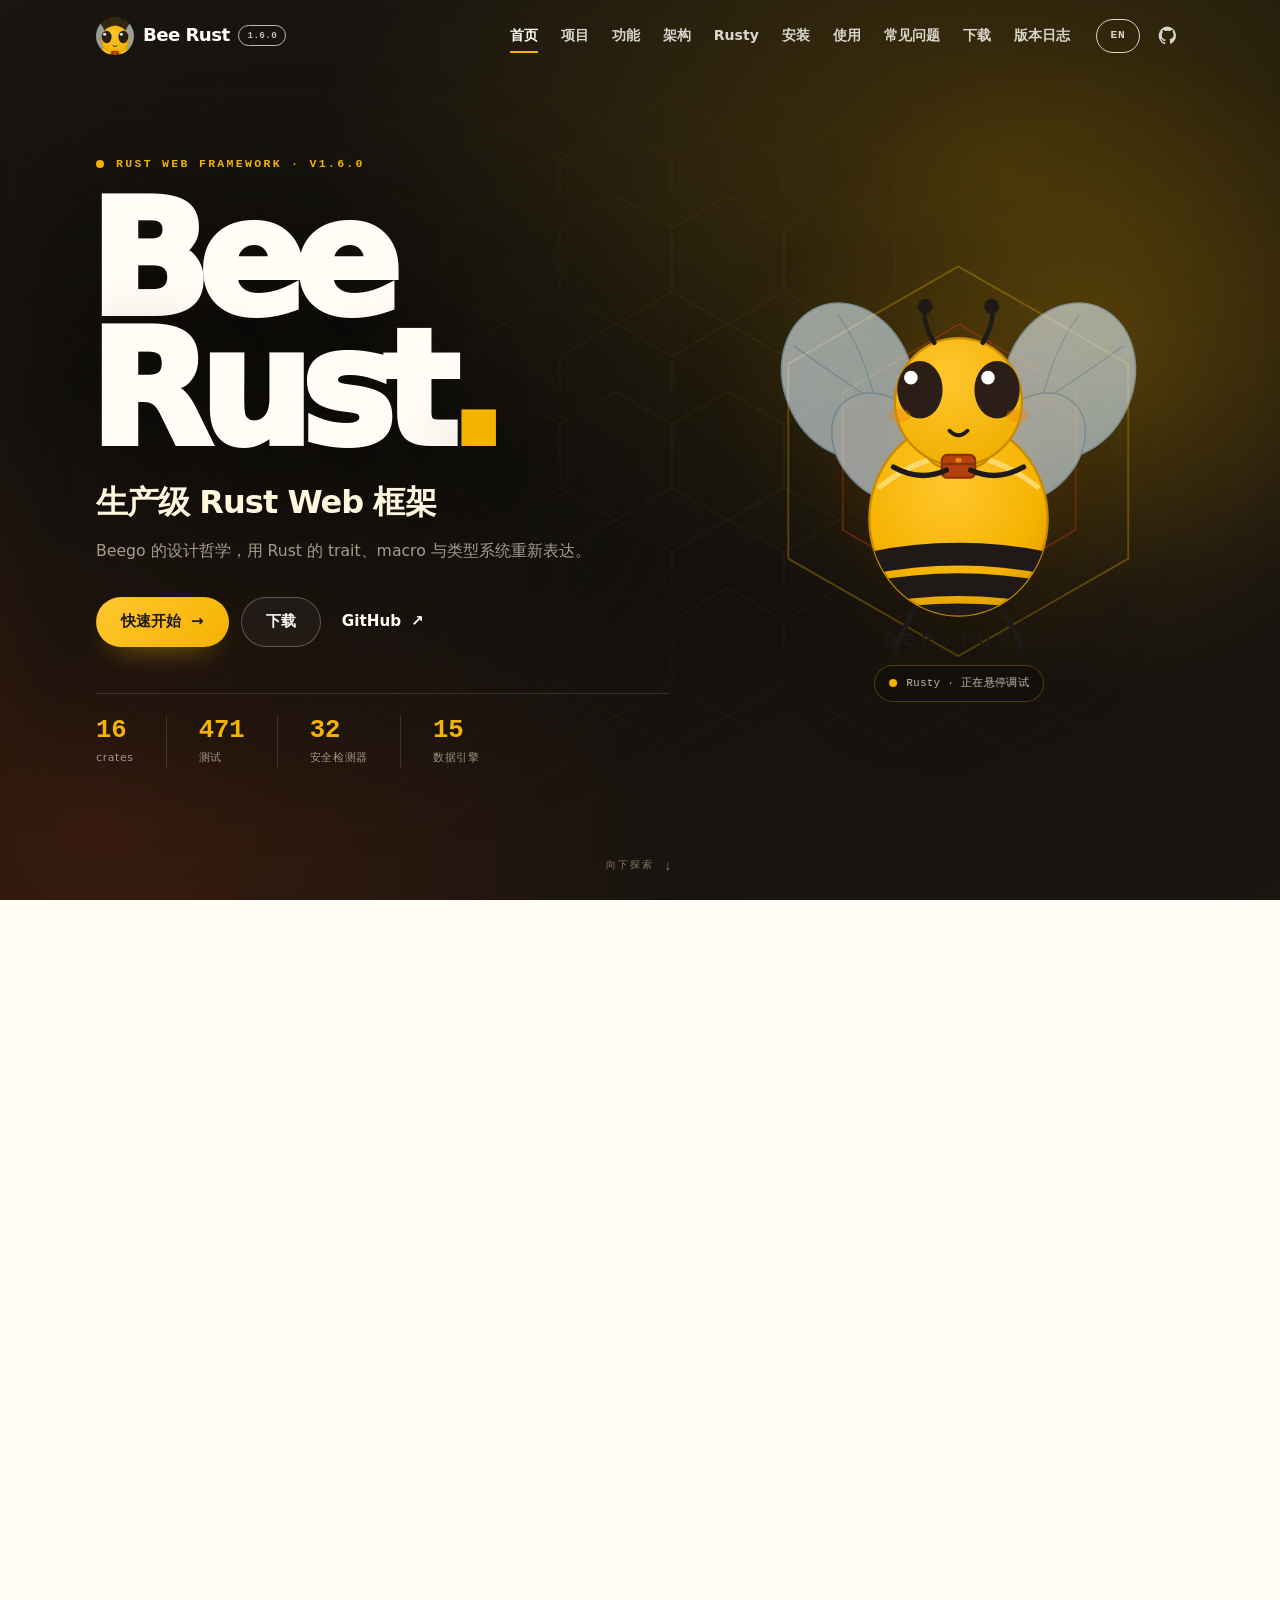
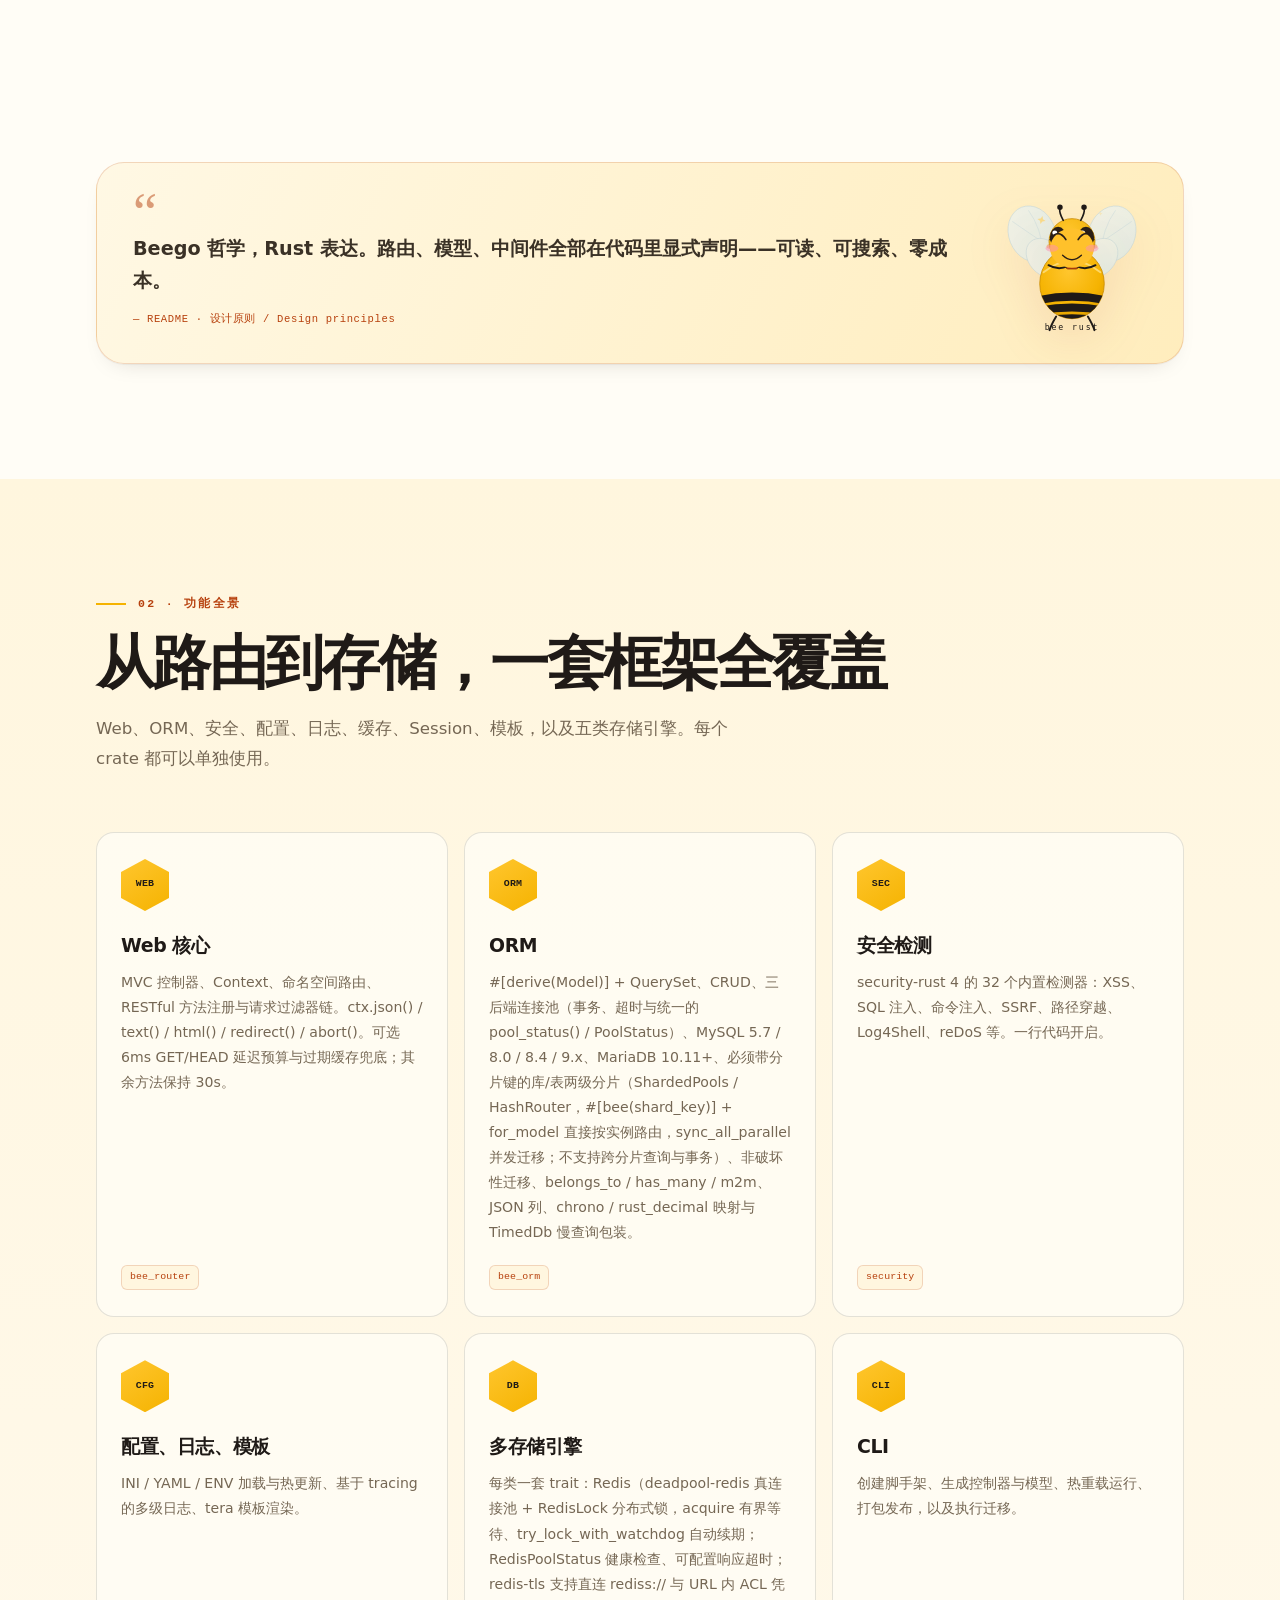
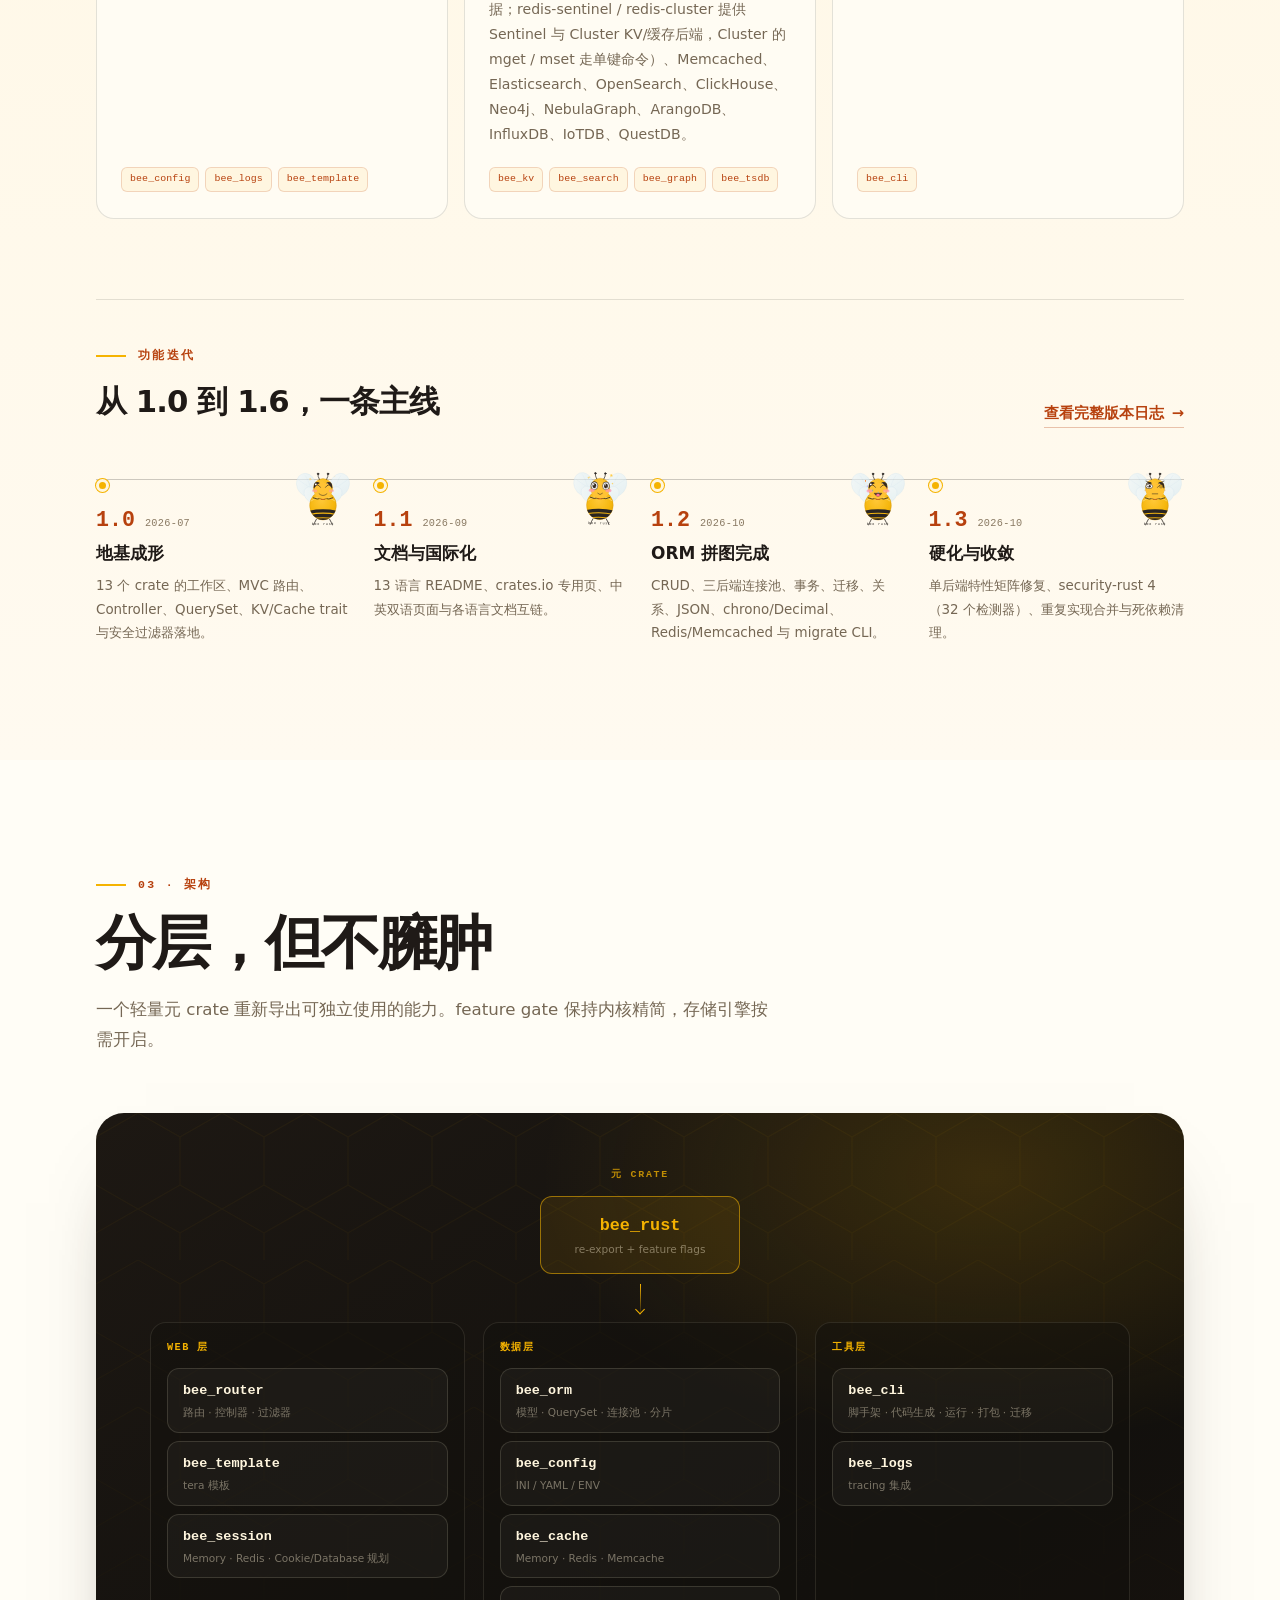
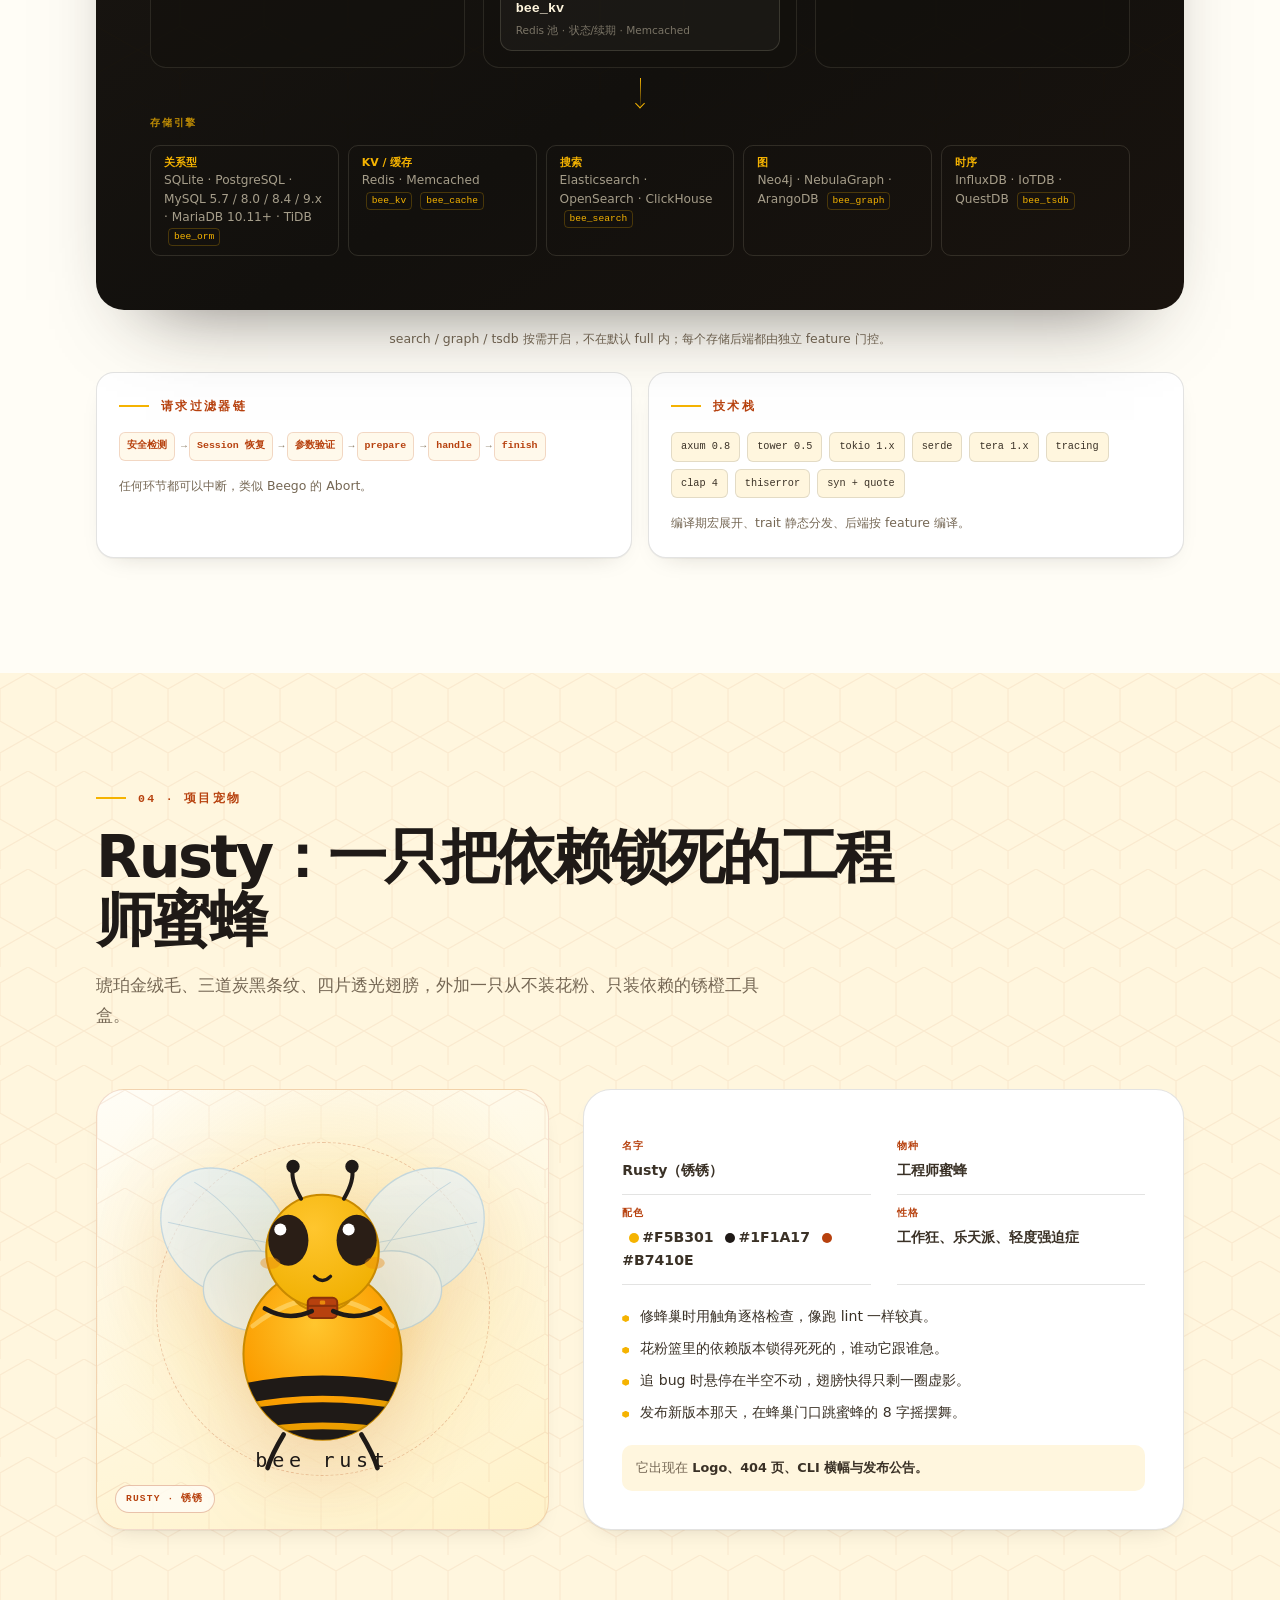
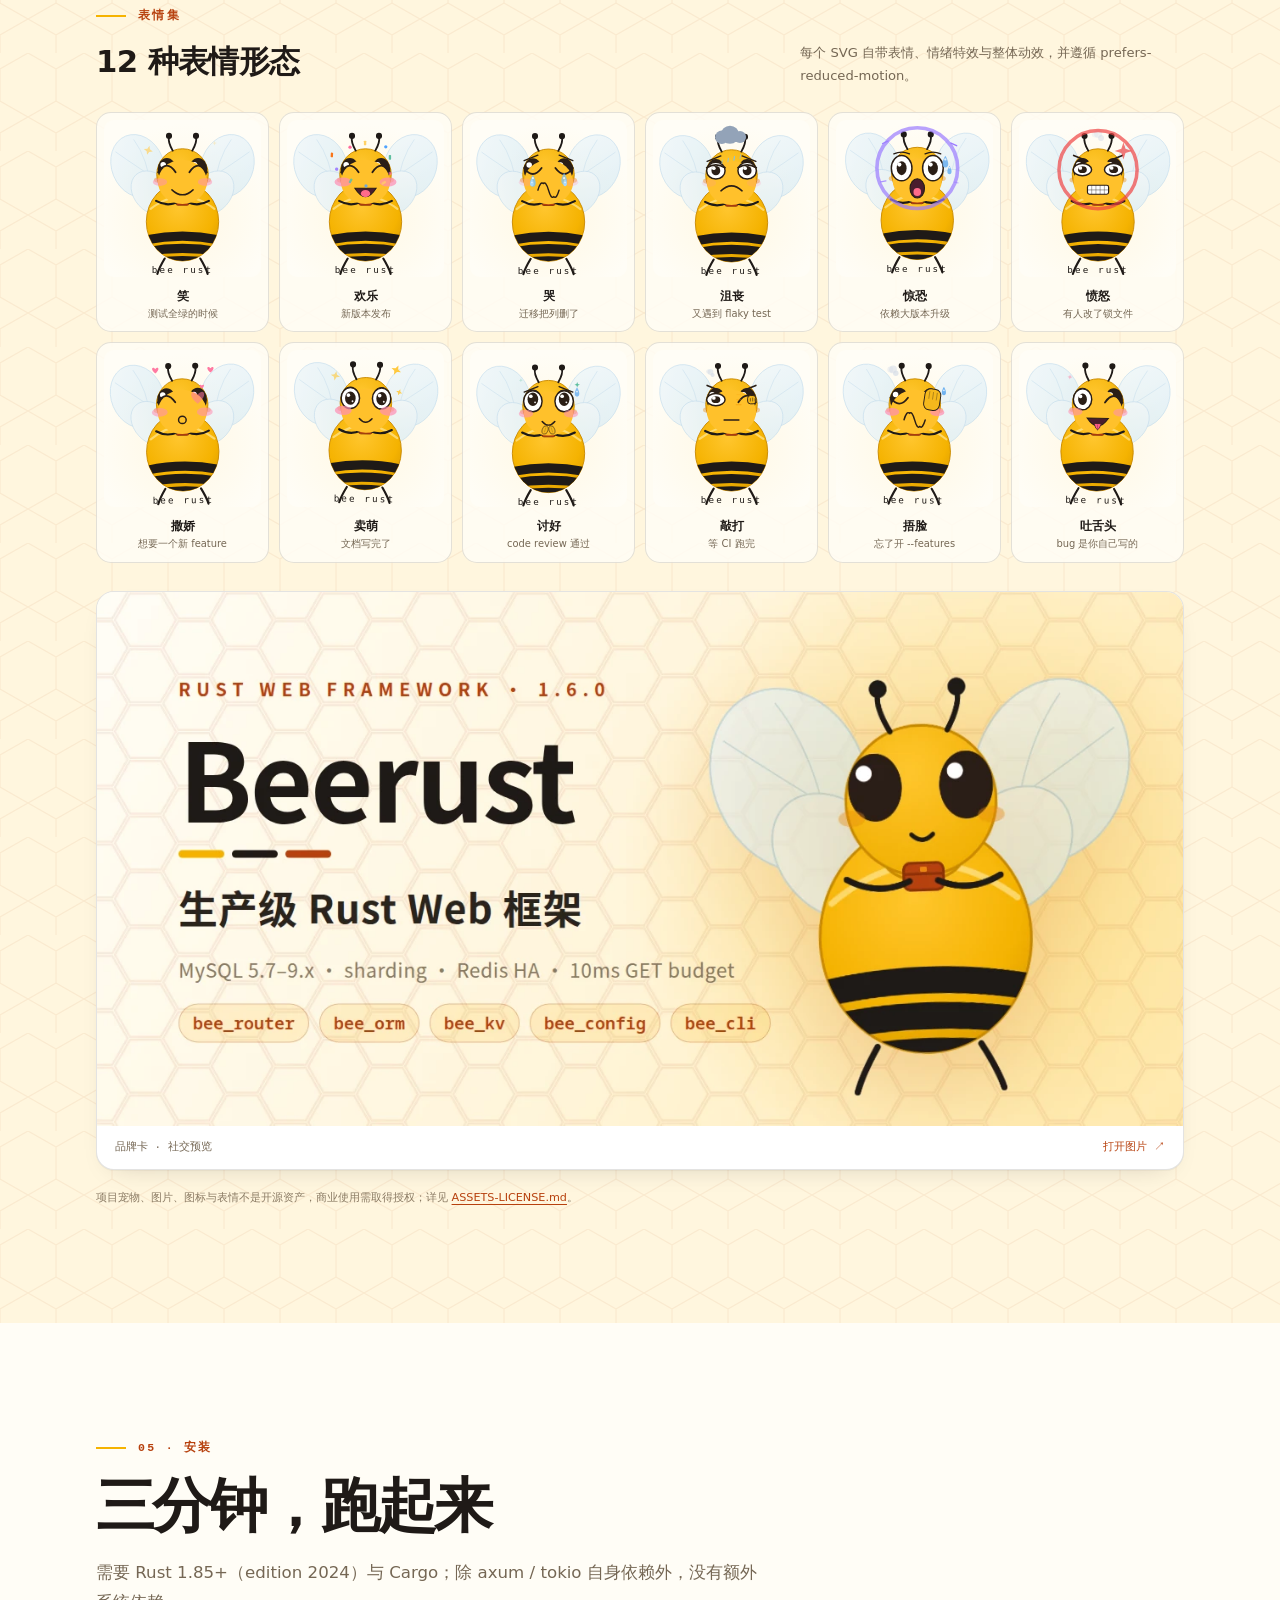
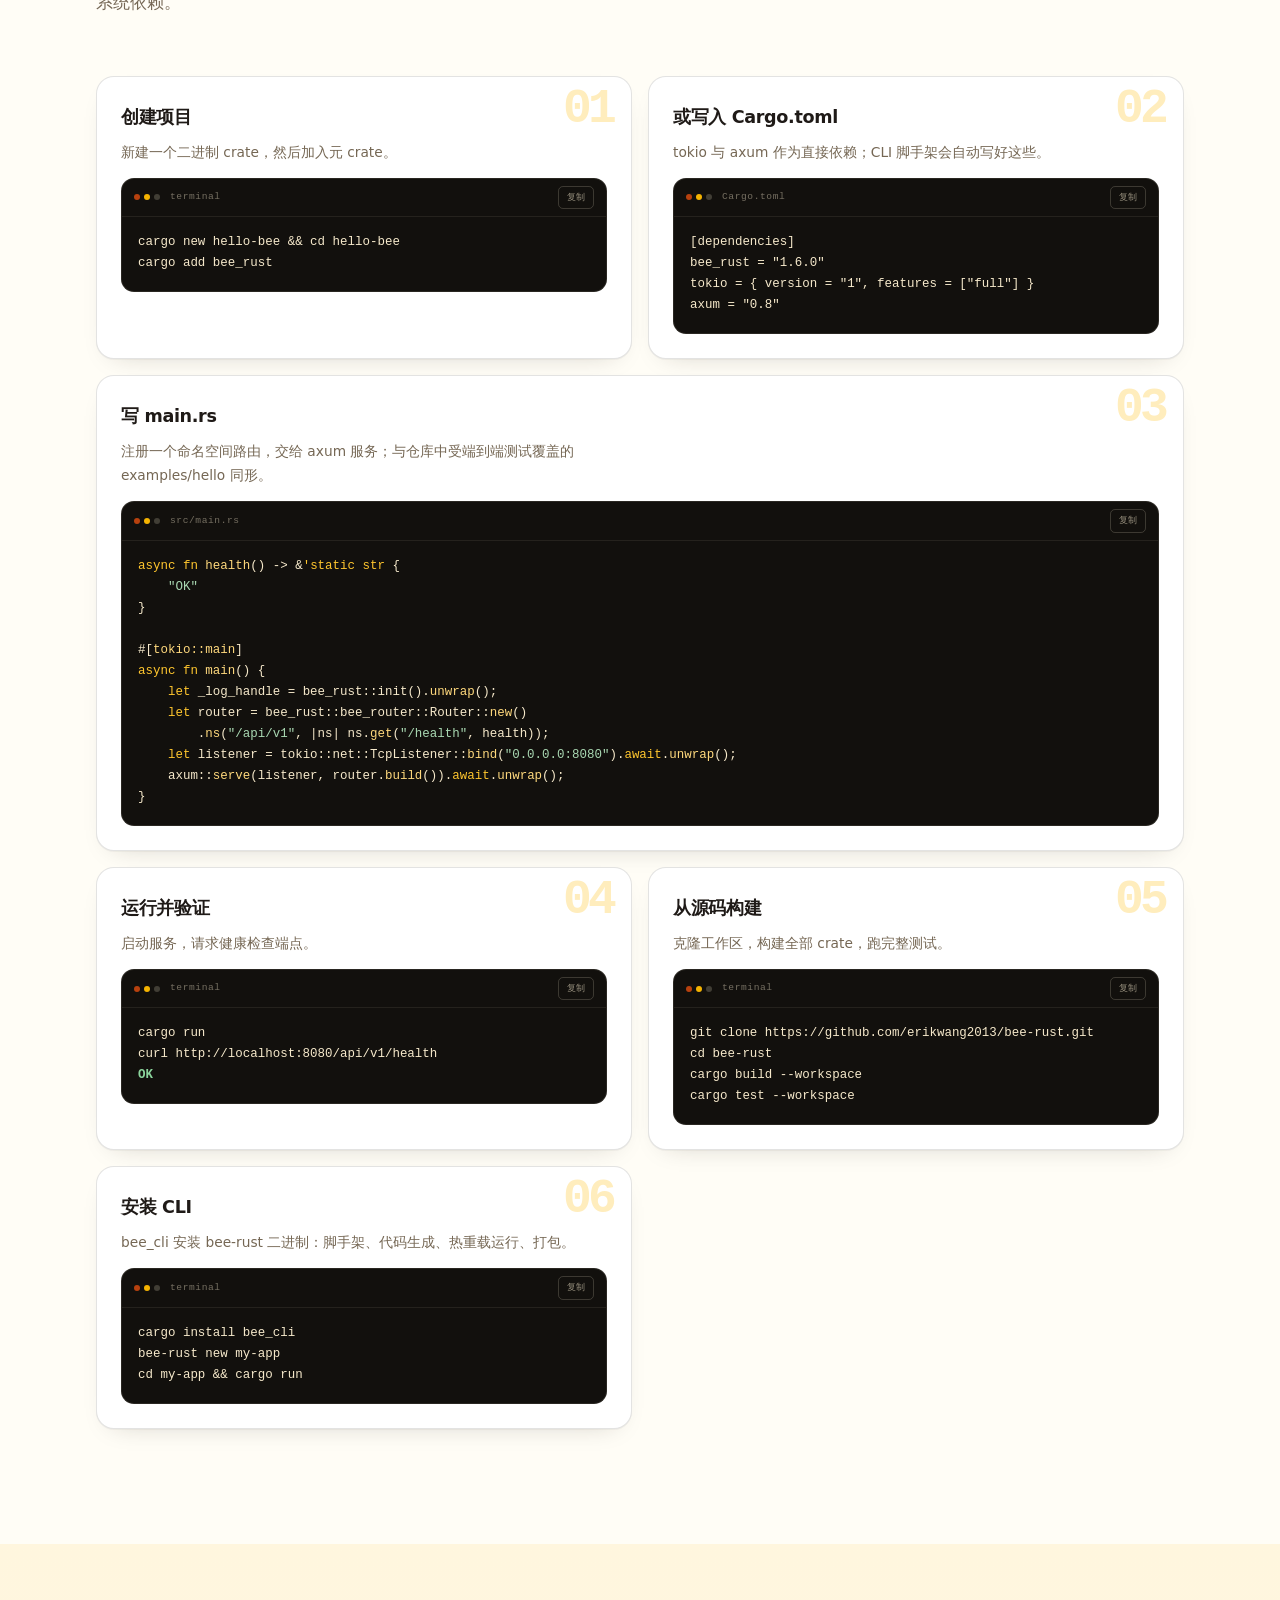
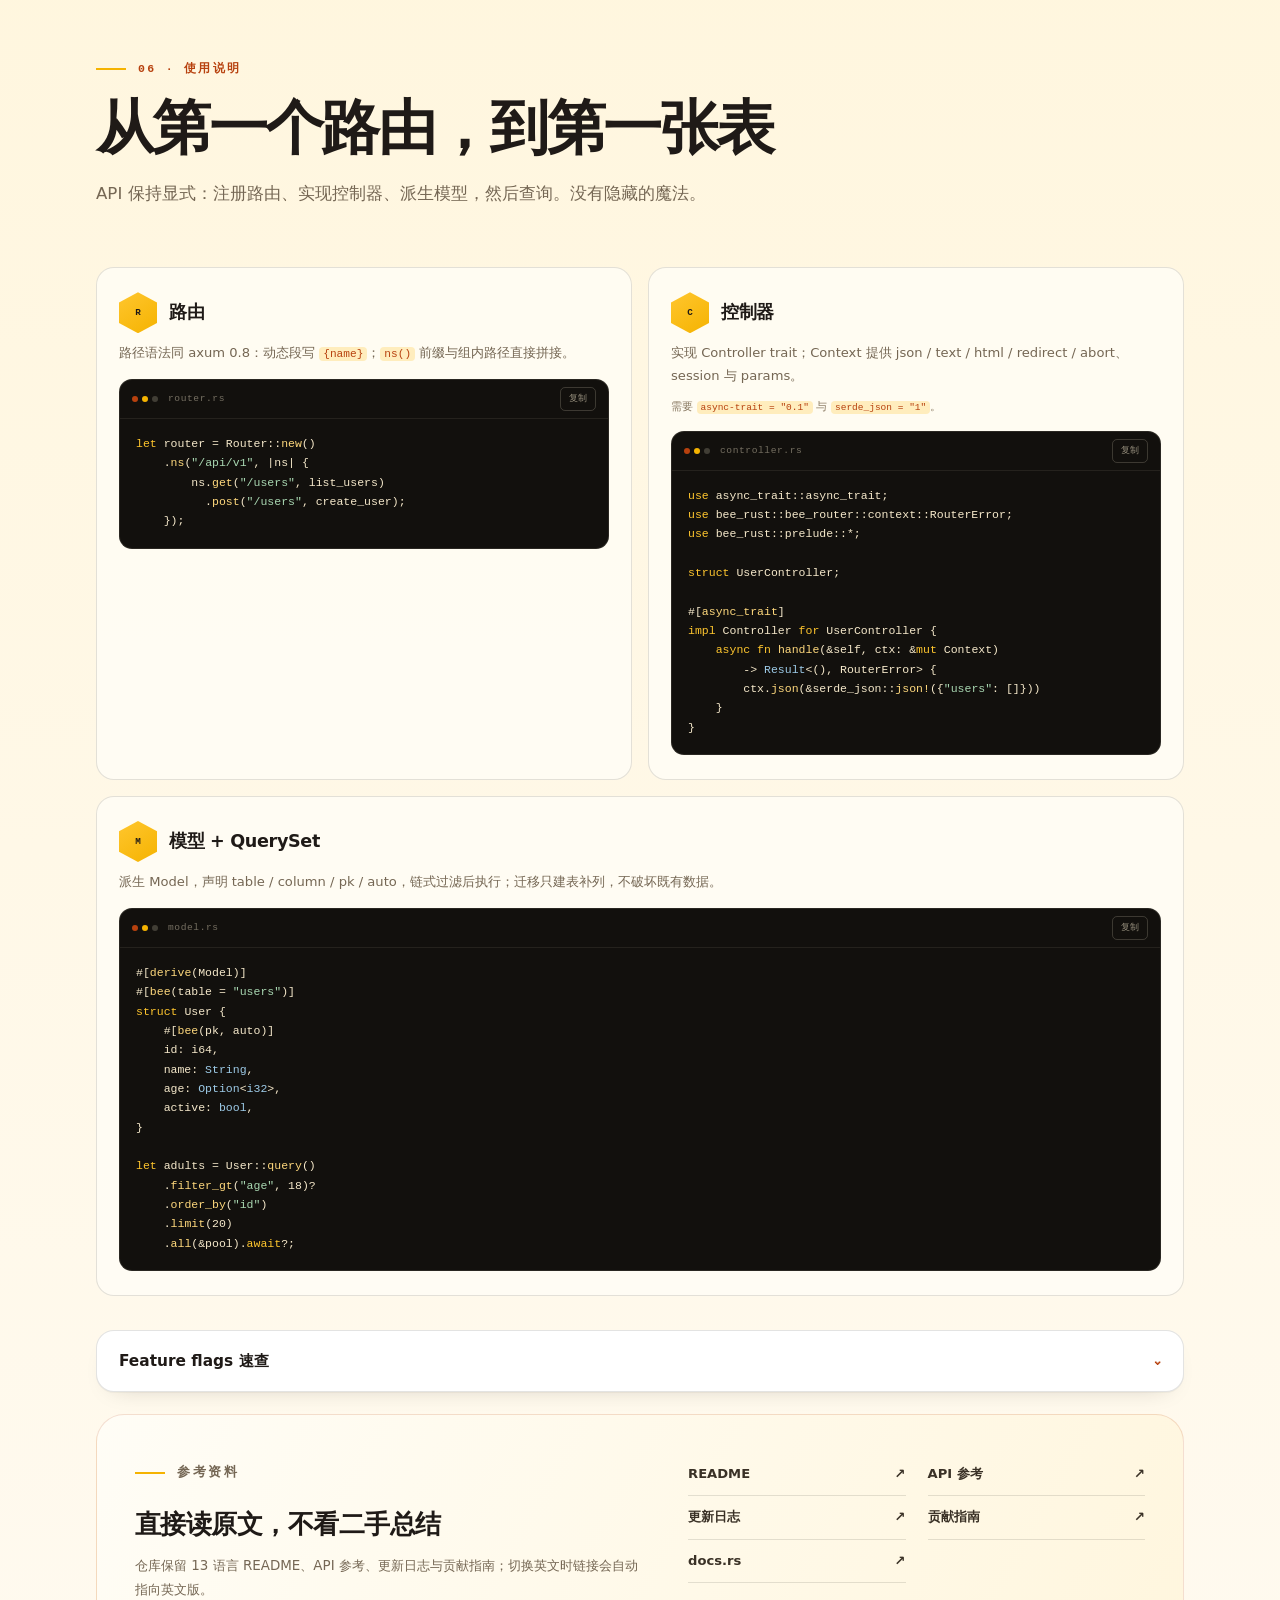
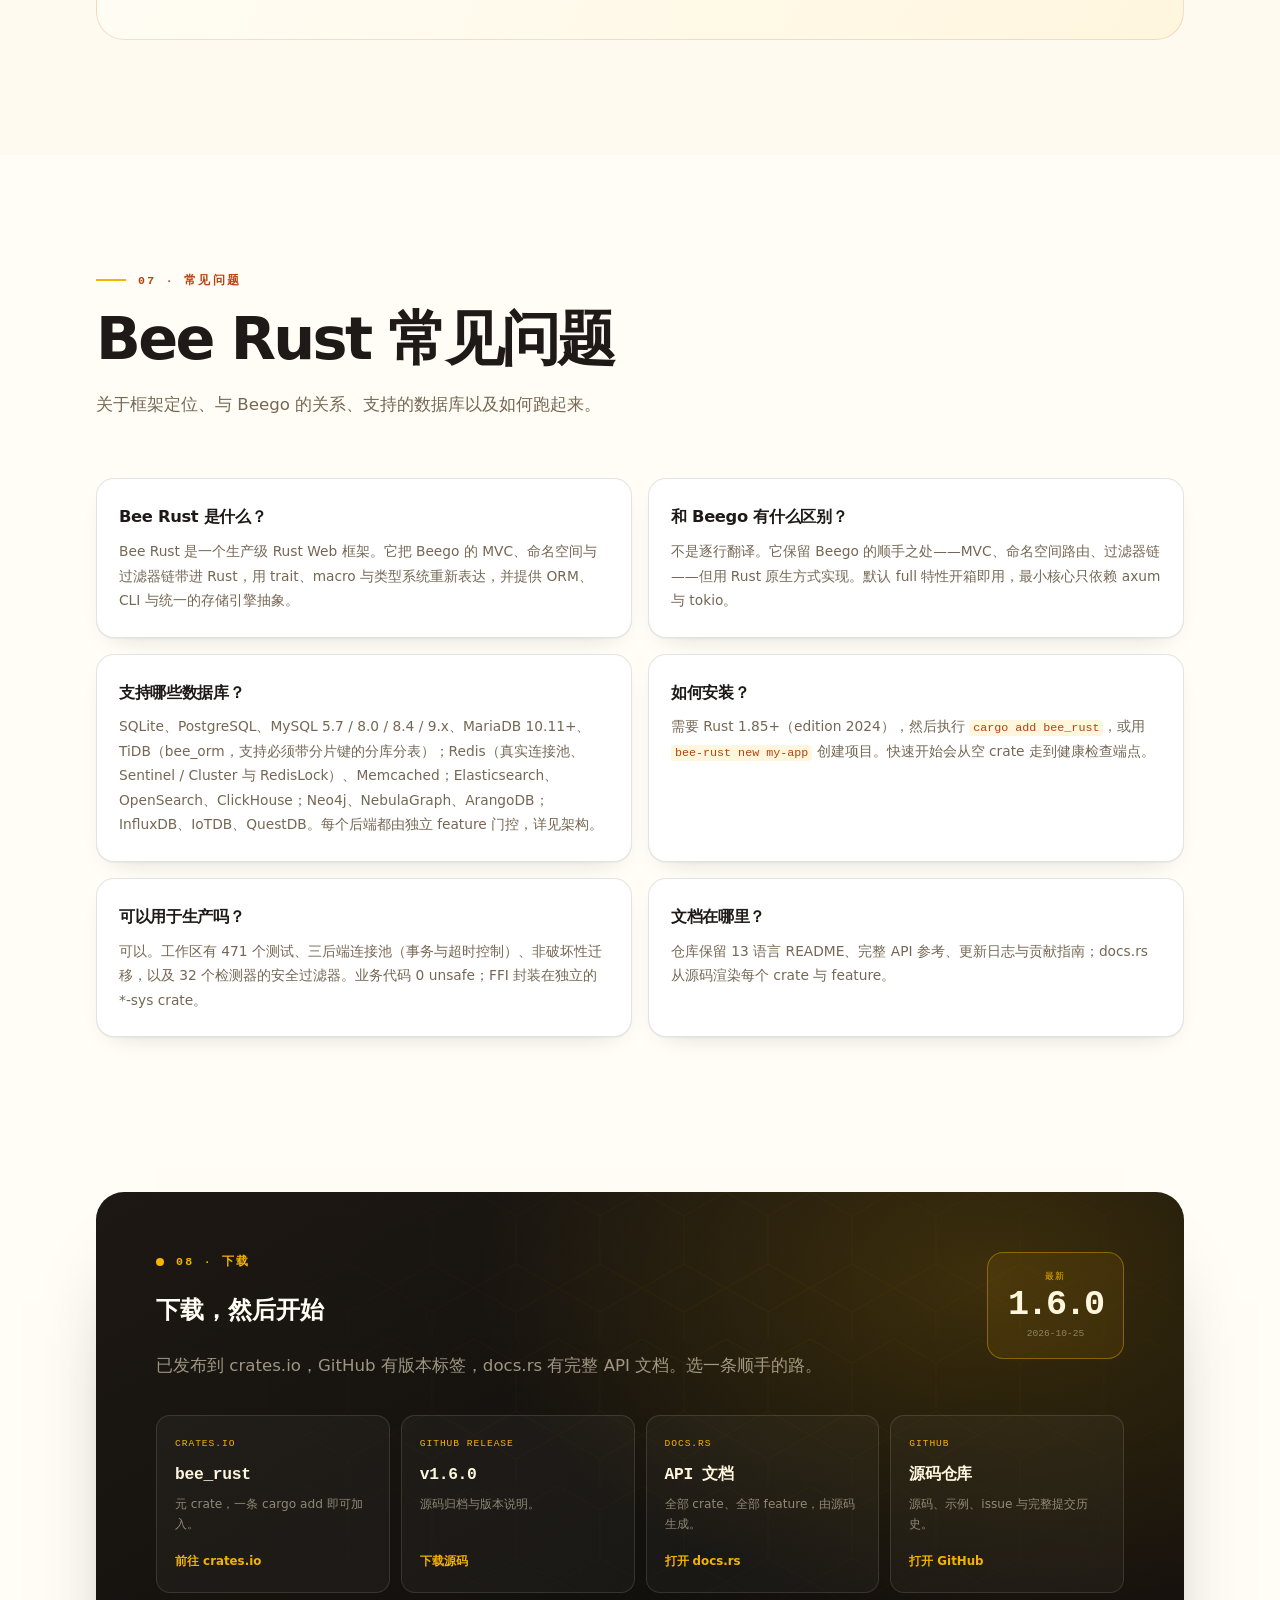
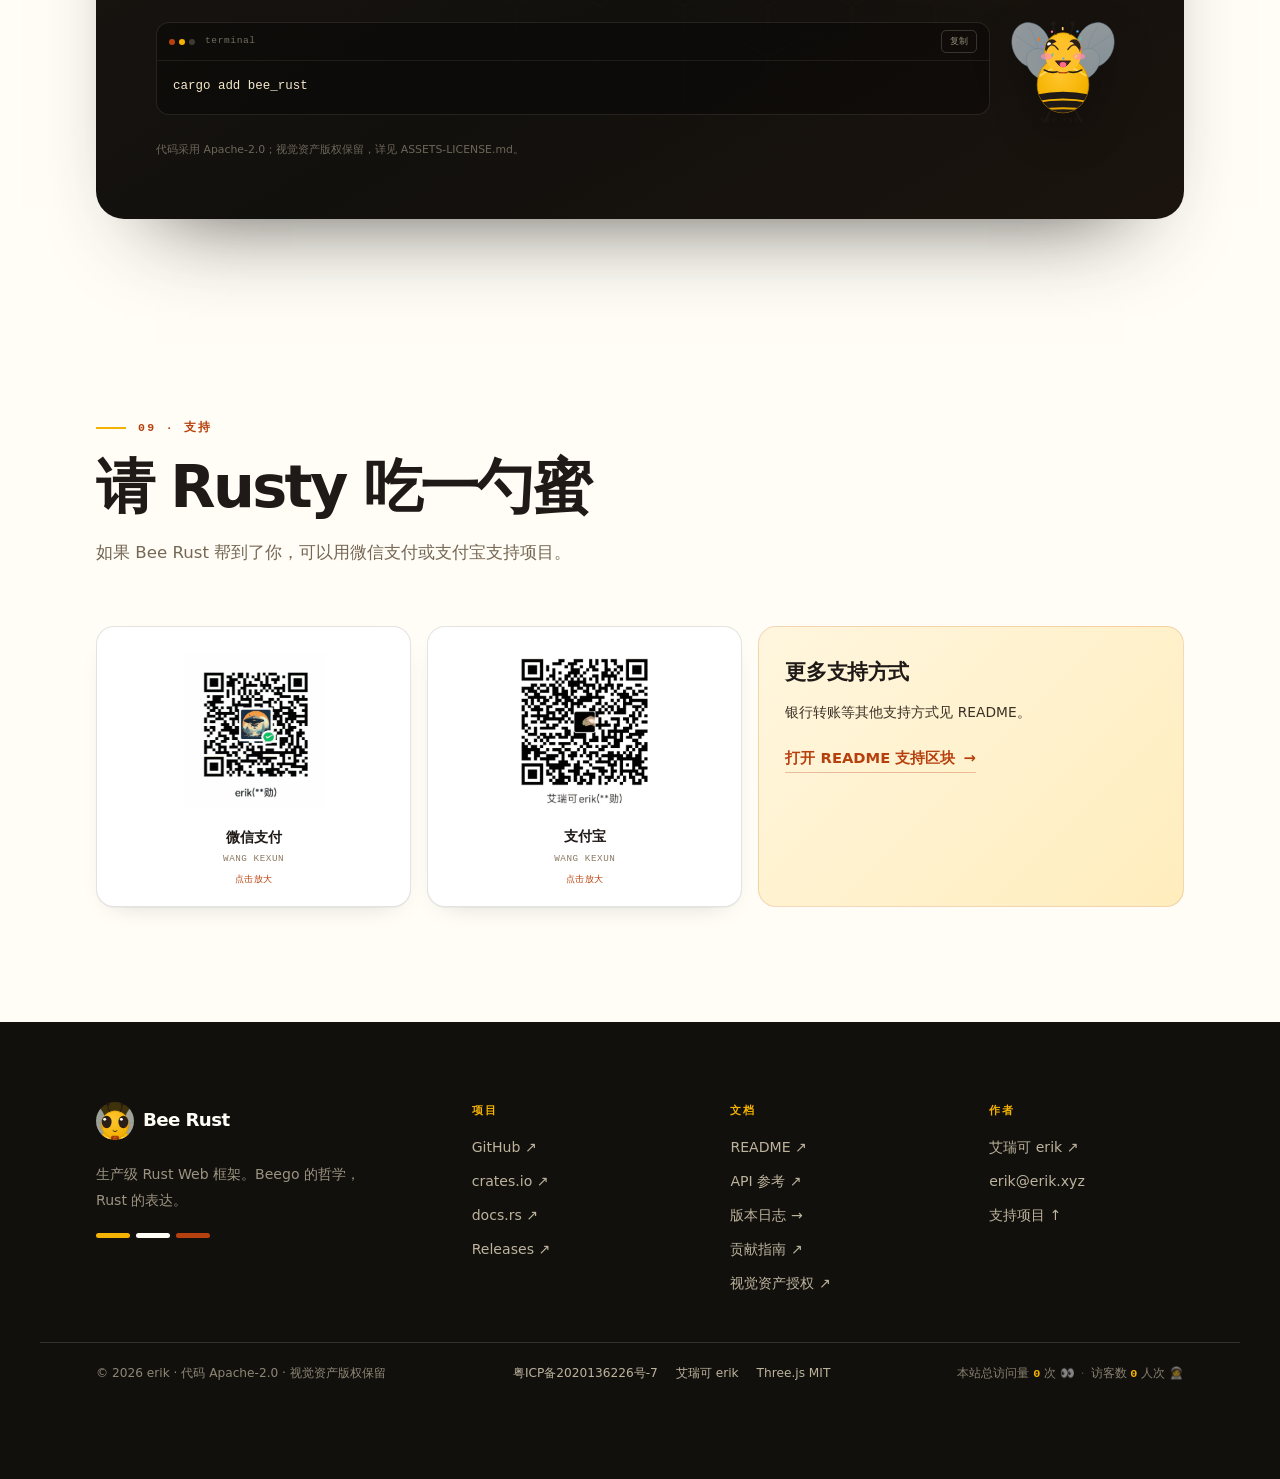
==== commit 535a9e82: "docs: release 1.6.0 docs, site, and social preview Sync 1.6.0 features across 13 languages, add the " ====
--- a/site/index.html
+++ b/site/index.html
@@ -4,7 +4,7 @@
 <meta charset="utf-8">
 <meta name="viewport" content="width=device-width, initial-scale=1, viewport-fit=cover">
 <title>Bee Rust · 生产级 Rust Web 框架</title>
-<meta name="description" content="Bee Rust 是生产级 Rust Web 框架：Beego 哲学，用 trait、macro 与类型系统表达。内置 MVC、ORM（MySQL 5.7 / 8.0 / 8.4 / 9.x、MariaDB 10.11+、分库分表）、过滤器链、CLI 与存储引擎（Redis 真连接池与分布式锁）。">
+<meta name="description" content="Bee Rust 是生产级 Rust Web 框架：Beego 哲学，用 trait、macro 与类型系统表达。内置 MVC、ORM（MySQL 5.7 / 8.0 / 8.4 / 9.x、MariaDB 10.11+、分库分表）、过滤器链、CLI 与存储引擎（Redis 真连接池、TLS、Sentinel / Cluster 与分布式锁）。">
 <meta name="author" content="erik">
 <meta name="applicable-device" content="pc,mobile">
 <meta name="theme-color" content="#12100D">
@@ -16,7 +16,7 @@
 <meta property="og:locale" content="zh_CN">
 <meta property="og:locale:alternate" content="en_US">
 <meta property="og:title" content="Bee Rust · 生产级 Rust Web 框架">
-<meta property="og:description" content="Beego 的设计哲学，用 Rust 的 trait、macro 与类型系统重新表达；ORM 支持 MySQL 5.7 / 8.0 / 8.4 / 9.x、MariaDB 10.11+ 与分库分表，Redis 提供真连接池和分布式锁。">
+<meta property="og:description" content="Beego 的设计哲学，用 Rust 的 trait、macro 与类型系统重新表达；ORM 支持 MySQL 5.7 / 8.0 / 8.4 / 9.x、MariaDB 10.11+ 与分库分表，Redis 提供真连接池、TLS 与 Sentinel / Cluster 高可用。">
 <meta property="og:image" content="https://bee-rust.erik.xyz/assets/img/social-preview.jpg">
 <meta property="og:image:type" content="image/jpeg">
 <meta property="og:image:width" content="1280">
@@ -24,7 +24,7 @@
 <meta property="og:image:alt" content="Bee Rust 社交预览卡：蜜白蜂巢背景上的 Bee Rust 字标与 Rusty">
 <meta name="twitter:card" content="summary_large_image">
 <meta name="twitter:title" content="Bee Rust · 生产级 Rust Web 框架">
-<meta name="twitter:description" content="Beego 的设计哲学，用 Rust 的 trait、macro 与类型系统重新表达；ORM 支持 MySQL 5.7 / 8.0 / 8.4 / 9.x、MariaDB 10.11+ 与分库分表，Redis 提供真连接池和分布式锁。">
+<meta name="twitter:description" content="Beego 的设计哲学，用 Rust 的 trait、macro 与类型系统重新表达；ORM 支持 MySQL 5.7 / 8.0 / 8.4 / 9.x、MariaDB 10.11+ 与分库分表，Redis 提供真连接池、TLS 与 Sentinel / Cluster 高可用。">
 <meta name="twitter:image" content="https://bee-rust.erik.xyz/assets/img/social-preview.jpg">
 <meta name="twitter:image:alt" content="Bee Rust 社交预览卡：蜜白蜂巢背景上的 Bee Rust 字标与 Rusty">
 <link rel="icon" href="assets/img/rusty-face.svg" type="image/svg+xml"><link rel="apple-touch-icon" href="assets/img/apple-touch-icon.png">
@@ -68,8 +68,8 @@
       "runtimePlatform": "Rust 1.85+",
       "applicationCategory": "WebApplication",
       "operatingSystem": "Cross-platform",
-      "softwareVersion": "1.5.0",
-      "version": "1.5.0",
+      "softwareVersion": "1.6.0",
+      "version": "1.6.0",
       "datePublished": "2026-07-29",
       "dateModified": "2026-10-25",
       "keywords": "Rust, web framework, Beego, MVC, ORM, axum, tokio",
@@ -114,7 +114,7 @@
     {
       "@type": "Question",
       "name": "支持哪些数据库？",
-      "acceptedAnswer": { "@type": "Answer", "text": "SQLite、PostgreSQL、MySQL 5.7 / 8.0 / 8.4 / 9.x、MariaDB 10.11+、TiDB（bee_orm，支持必须带分片键的分库分表）；Redis（真实连接池与 RedisLock）、Memcached；Elasticsearch、OpenSearch、ClickHouse；Neo4j、NebulaGraph、ArangoDB；InfluxDB、IoTDB、QuestDB。每个后端都由独立 feature 门控，详见架构。" }
+      "acceptedAnswer": { "@type": "Answer", "text": "SQLite、PostgreSQL、MySQL 5.7 / 8.0 / 8.4 / 9.x、MariaDB 10.11+、TiDB（bee_orm，支持必须带分片键的分库分表）；Redis（真实连接池、Sentinel / Cluster 与 RedisLock）、Memcached；Elasticsearch、OpenSearch、ClickHouse；Neo4j、NebulaGraph、ArangoDB；InfluxDB、IoTDB、QuestDB。每个后端都由独立 feature 门控，详见架构。" }
     },
     {
       "@type": "Question",
@@ -124,7 +124,7 @@
     {
       "@type": "Question",
       "name": "可以用于生产吗？",
-      "acceptedAnswer": { "@type": "Answer", "text": "可以。工作区有 414 个测试、三后端连接池（事务与超时控制）、非破坏性迁移，以及 32 个检测器的安全过滤器。业务代码 0 unsafe；FFI 封装在独立的 *-sys crate。" }
+      "acceptedAnswer": { "@type": "Answer", "text": "可以。工作区有 471 个测试、三后端连接池（事务与超时控制）、非破坏性迁移，以及 32 个检测器的安全过滤器。业务代码 0 unsafe；FFI 封装在独立的 *-sys crate。" }
     },
     {
       "@type": "Question",
@@ -139,7 +139,7 @@
 
 <header class="site-header" id="site-header">
   <div class="wrap header-inner">
-    <a class="brand" href="./" aria-label="Bee Rust 首页"><span class="brand-mark"><img src="assets/img/rusty-face.svg" alt="" width="38" height="38"></span><span class="brand-name">Bee Rust</span><span class="brand-ver">1.5.0</span></a>
+    <a class="brand" href="./" aria-label="Bee Rust 首页"><span class="brand-mark"><img src="assets/img/rusty-face.svg" alt="" width="38" height="38"></span><span class="brand-name">Bee Rust</span><span class="brand-ver">1.6.0</span></a>
     <nav class="site-nav" id="site-nav" aria-label="主导航">
       <a href="#top" data-nav data-en="Home">首页</a><a href="#intro" data-nav data-en="Project">项目</a><a href="#features" data-nav data-en="Features">功能</a><a href="#architecture" data-nav data-en="Architecture">架构</a><a href="#rusty" data-nav data-en="Rusty">Rusty</a>
       <a href="#install" data-nav data-en="Install">安装</a><a href="#usage" data-nav data-en="Usage">使用</a><a href="#faq" data-nav data-en="FAQ">常见问题</a><a href="#download" data-nav data-en="Download">下载</a><a href="changelog.html" data-nav data-en="Changelog">版本日志</a>
@@ -159,7 +159,7 @@
     <div class="hero-glow" aria-hidden="true"></div>
     <div class="wrap hero-grid">
       <div class="hero-copy">
-        <p class="eyebrow eyebrow--dark"><span class="pulse"></span> RUST WEB FRAMEWORK · v1.5.0</p>
+        <p class="eyebrow eyebrow--dark"><span class="pulse"></span> RUST WEB FRAMEWORK · v1.6.0</p>
         <h1>Bee Rust<span class="h1-dot">.</span></h1>
         <p class="tagline" data-en="A production-grade Rust web framework">生产级 Rust Web 框架</p>
         <p class="lede" data-en="Beego's design philosophy, re-expressed through Rust traits, macros, and the type system.">Beego 的设计哲学，用 Rust 的 trait、macro 与类型系统重新表达。</p>
@@ -167,7 +167,7 @@
           <a class="btn btn-primary" href="#install"><span data-en="Quick start">快速开始</span><span class="btn-arrow">→</span></a><a class="btn btn-ghost" href="#download" data-en="Download">下载</a>
           <a class="btn btn-text" href="https://github.com/erikwang2013/bee-rust" target="_blank" rel="noopener">GitHub <span aria-hidden="true">↗</span></a>
         </div>
-        <ul class="hero-stats"><li><b>16</b><span data-en="crates">crates</span></li><li><b>414</b><span data-en="tests">测试</span></li><li><b>32</b><span data-en="security detectors">安全检测器</span></li><li><b>15</b><span data-en="data engines">数据引擎</span></li></ul>
+        <ul class="hero-stats"><li><b>16</b><span data-en="crates">crates</span></li><li><b>471</b><span data-en="tests">测试</span></li><li><b>32</b><span data-en="security detectors">安全检测器</span></li><li><b>15</b><span data-en="data engines">数据引擎</span></li></ul>
       </div>
       <div class="hero-pet">
         <svg class="hero-halo hero-halo--1" viewBox="0 0 100 100" aria-hidden="true"><polygon points="50,3 91,26.5 91,73.5 50,97 9,73.5 9,26.5"/></svg><svg class="hero-halo hero-halo--2" viewBox="0 0 100 100" aria-hidden="true"><polygon points="50,10 84,30 84,70 50,90 16,70 16,30"/></svg>
@@ -209,18 +209,18 @@
         <p class="section-lede" data-en="Web, ORM, security, config, logs, cache, sessions, templates, and five families of storage engines. Every crate is usable on its own.">Web、ORM、安全、配置、日志、缓存、Session、模板，以及五类存储引擎。每个 crate 都可以单独使用。</p>
       </header>
       <div class="feature-grid">
-        <article class="feature-card" data-reveal><div class="hex-badge">WEB</div><h3 data-en="Web core">Web 核心</h3><p data-en="MVC controllers, Context, namespaced routing, RESTful methods, and a request filter chain. ctx.json() / text() / html() / redirect() / abort().">MVC 控制器、Context、命名空间路由、RESTful 方法注册与请求过滤器链。ctx.json() / text() / html() / redirect() / abort()。</p><div class="tags"><span>bee_router</span></div></article>
-        <article class="feature-card" data-reveal><div class="hex-badge">ORM</div><h3 data-en="ORM">ORM</h3><p data-en="#[derive(Model)] + QuerySet, CRUD, three connection pools with transactions and timeouts, MySQL 5.7 / 8.0 / 8.4 / 9.x, MariaDB 10.11+, key-required database/table sharding (ShardedPools / HashRouter; no cross-shard queries or transactions), non-destructive migrations, belongs_to / has_many / m2m, JSON columns, and chrono / rust_decimal mapping.">#[derive(Model)] + QuerySet、CRUD、三后端连接池（事务与超时控制）、MySQL 5.7 / 8.0 / 8.4 / 9.x、MariaDB 10.11+、必须带分片键的库/表两级分片（ShardedPools / HashRouter；不支持跨分片查询与事务）、非破坏性迁移、belongs_to / has_many / m2m、JSON 列与 chrono / rust_decimal 类型映射。</p><div class="tags"><span>bee_orm</span></div></article>
+        <article class="feature-card" data-reveal><div class="hex-badge">WEB</div><h3 data-en="Web core">Web 核心</h3><p data-en="MVC controllers, Context, namespaced routing, RESTful methods, and a request filter chain. ctx.json() / text() / html() / redirect() / abort(). Opt-in 6ms GET/HEAD latency budget with stale-cache fallback; other methods keep 30s.">MVC 控制器、Context、命名空间路由、RESTful 方法注册与请求过滤器链。ctx.json() / text() / html() / redirect() / abort()。可选 6ms GET/HEAD 延迟预算与过期缓存兜底；其余方法保持 30s。</p><div class="tags"><span>bee_router</span></div></article>
+        <article class="feature-card" data-reveal><div class="hex-badge">ORM</div><h3 data-en="ORM">ORM</h3><p data-en="#[derive(Model)] + QuerySet, CRUD, three connection pools with transactions, timeouts, and a unified pool_status() / PoolStatus, MySQL 5.7 / 8.0 / 8.4 / 9.x, MariaDB 10.11+, key-required database/table sharding (ShardedPools / HashRouter; #[bee(shard_key)] + for_model route from an instance, sync_all_parallel migrates concurrently; no cross-shard queries or transactions), non-destructive migrations, belongs_to / has_many / m2m, JSON columns, chrono / rust_decimal mapping, and the TimedDb slow-query wrapper.">#[derive(Model)] + QuerySet、CRUD、三后端连接池（事务、超时与统一的 pool_status() / PoolStatus）、MySQL 5.7 / 8.0 / 8.4 / 9.x、MariaDB 10.11+、必须带分片键的库/表两级分片（ShardedPools / HashRouter，#[bee(shard_key)] + for_model 直接按实例路由，sync_all_parallel 并发迁移；不支持跨分片查询与事务）、非破坏性迁移、belongs_to / has_many / m2m、JSON 列、chrono / rust_decimal 映射与 TimedDb 慢查询包装。</p><div class="tags"><span>bee_orm</span></div></article>
         <article class="feature-card" data-reveal><div class="hex-badge">SEC</div><h3 data-en="Security filter">安全检测</h3><p data-en="32 built-in detectors from security-rust 4: XSS, SQL injection, command injection, SSRF, path traversal, Log4Shell, reDoS, and more. One line to enable.">security-rust 4 的 32 个内置检测器：XSS、SQL 注入、命令注入、SSRF、路径穿越、Log4Shell、reDoS 等。一行代码开启。</p><div class="tags"><span>security</span></div></article>
         <article class="feature-card" data-reveal><div class="hex-badge">CFG</div><h3 data-en="Config, logs, templates">配置、日志、模板</h3><p data-en="INI / YAML / ENV with hot reload, levelled logging over tracing, and tera templates.">INI / YAML / ENV 加载与热更新、基于 tracing 的多级日志、tera 模板渲染。</p><div class="tags"><span>bee_config</span><span>bee_logs</span><span>bee_template</span></div></article>
-        <article class="feature-card" data-reveal><div class="hex-badge">DB</div><h3 data-en="Storage engines">多存储引擎</h3><p data-en="One trait per family: Redis with a real deadpool-redis pool and RedisLock, status() health checks, a configurable RedisOptions response timeout, and try_lock_with_watchdog auto-renewal, Memcached, Elasticsearch, OpenSearch, ClickHouse, Neo4j, NebulaGraph, ArangoDB, InfluxDB, IoTDB, QuestDB.">每类一套 trait：Redis（deadpool-redis 真连接池 + RedisLock 分布式锁，status() 健康检查、RedisOptions 可配置响应超时、try_lock_with_watchdog 自动续期）、Memcached、Elasticsearch、OpenSearch、ClickHouse、Neo4j、NebulaGraph、ArangoDB、InfluxDB、IoTDB、QuestDB。</p><div class="tags"><span>bee_kv</span><span>bee_search</span><span>bee_graph</span><span>bee_tsdb</span></div></article>
+        <article class="feature-card" data-reveal><div class="hex-badge">DB</div><h3 data-en="Storage engines">多存储引擎</h3><p data-en="One trait per family: Redis with a real deadpool-redis pool and RedisLock (bounded acquire waiting, try_lock_with_watchdog auto-renewal), RedisPoolStatus health checks, a configurable response timeout, redis-tls for direct rediss:// connections and URL ACL credentials, and redis-sentinel / redis-cluster KV/cache backends (Cluster mget / mset run as single-key commands); Memcached, Elasticsearch, OpenSearch, ClickHouse, Neo4j, NebulaGraph, ArangoDB, InfluxDB, IoTDB, QuestDB.">每类一套 trait：Redis（deadpool-redis 真连接池 + RedisLock 分布式锁，acquire 有界等待、try_lock_with_watchdog 自动续期；RedisPoolStatus 健康检查、可配置响应超时；redis-tls 支持直连 rediss:// 与 URL 内 ACL 凭据；redis-sentinel / redis-cluster 提供 Sentinel 与 Cluster KV/缓存后端，Cluster 的 mget / mset 走单键命令）、Memcached、Elasticsearch、OpenSearch、ClickHouse、Neo4j、NebulaGraph、ArangoDB、InfluxDB、IoTDB、QuestDB。</p><div class="tags"><span>bee_kv</span><span>bee_search</span><span>bee_graph</span><span>bee_tsdb</span></div></article>
         <article class="feature-card" data-reveal><div class="hex-badge">CLI</div><h3 data-en="CLI">CLI</h3><p data-en="Scaffold a project, generate controllers and models, run with hot reload, pack a release, and drive migrations.">创建脚手架、生成控制器与模型、热重载运行、打包发布，以及执行迁移。</p><div class="tags"><span>bee_cli</span></div></article>
       </div>
       <div class="evolution" data-reveal>
         <div class="evolution-head">
           <div>
             <p class="eyebrow"><span class="eyebrow-line"></span><span data-en="Feature evolution">功能迭代</span></p>
-            <h3 data-en="From 1.0 to 1.5, one arc">从 1.0 到 1.5，一条主线</h3>
+            <h3 data-en="From 1.0 to 1.6, one arc">从 1.0 到 1.6，一条主线</h3>
           </div>
           <a class="text-link" href="changelog.html"><span data-en="Full changelog">查看完整版本日志</span> <span aria-hidden="true">→</span></a>
         </div>
@@ -335,7 +335,7 @@
           <div class="code-block">
             <div class="code-head"><span class="code-dots"><i></i><i></i><i></i></span><span>Cargo.toml</span><button class="copy-btn" type="button" data-copy data-en="Copy">复制</button></div>
             <pre tabindex="0"><code>[dependencies]
-bee_rust = "1.5.0"
+bee_rust = "1.6.0"
 tokio = { version = "1", features = ["full"] }
 axum = "0.8"</code></pre>
           </div>
@@ -463,12 +463,12 @@
               <tr><td><code>search</code> · <code>graph</code> · <code>tsdb</code></td><td data-en="Search, graph, and time-series engines">搜索、图、时序引擎</td><td data-en="Opt-in, not in full">按需开启，不在 full 内</td></tr>
               <tr><td><code>orm-sqlite</code> · <code>orm-postgres</code> · <code>orm-postgres-tls</code> · <code>orm-mysql</code></td><td data-en="Forward a bee_orm backend through the meta crate">通过元 crate 转发 bee_orm 后端</td><td data-en="Also opt-in">同样按需开启</td></tr>
               <tr><td><code>orm-chrono</code> · <code>orm-rust_decimal</code></td><td data-en="Date / DateTime / Decimal field mapping">日期 / DateTime / Decimal 字段映射</td><td data-en="Opt-in">按需开启</td></tr>
-              <tr><td><code>redis</code> · <code>memcached</code> · <code>memcache</code> · <code>elasticsearch</code> · <code>opensearch</code> · <code>clickhouse</code> · <code>neo4j</code> · <code>nebulagraph</code> · <code>arangodb</code> · <code>influxdb</code> · <code>iotdb</code> · <code>questdb</code></td><td data-en="One feature per storage backend, on the sub-crate or through bee_rust">每个存储后端一个特性，可直接开在子 crate 或经 bee_rust 转发</td><td data-en="Never bundled into full">不打包进 full</td></tr>
+              <tr><td><code>redis</code> · <code>redis-tls</code> · <code>redis-sentinel</code> · <code>redis-cluster</code> · <code>memcached</code> · <code>memcache</code> · <code>elasticsearch</code> · <code>opensearch</code> · <code>clickhouse</code> · <code>neo4j</code> · <code>nebulagraph</code> · <code>arangodb</code> · <code>influxdb</code> · <code>iotdb</code> · <code>questdb</code></td><td data-en="One feature per storage backend, on the sub-crate or through bee_rust">每个存储后端一个特性，可直接开在子 crate 或经 bee_rust 转发</td><td data-en="Never bundled into full">不打包进 full</td></tr>
             </tbody>
           </table>
           <div class="code-block code-block--rust">
             <div class="code-head"><span class="code-dots"><i></i><i></i><i></i></span><span data-en="Minimal core">最小核心</span><button class="copy-btn" type="button" data-copy data-en="Copy">复制</button></div>
-            <pre tabindex="0"><code>bee_rust = { version = "1.5.0", default-features = false,
+            <pre tabindex="0"><code>bee_rust = { version = "1.6.0", default-features = false,
              features = ["router", "logs", "config"] }</code></pre>
           </div>
         </div>
@@ -508,7 +508,7 @@
         </article>
         <article class="faq-card">
           <h3 data-en="Which databases are supported?">支持哪些数据库？</h3>
-          <p data-en="SQLite, PostgreSQL, MySQL 5.7 / 8.0 / 8.4 / 9.x, MariaDB 10.11+, and TiDB through bee_orm (with key-required database/table sharding); Redis (real connection pool and RedisLock) and Memcached; Elasticsearch, OpenSearch, and ClickHouse; Neo4j, NebulaGraph, and ArangoDB; InfluxDB, IoTDB, and QuestDB. Each backend is behind its own feature flag — see the <a href='#architecture'>architecture section</a>.">SQLite、PostgreSQL、MySQL 5.7 / 8.0 / 8.4 / 9.x、MariaDB 10.11+、TiDB（bee_orm，支持必须带分片键的分库分表）；Redis（真实连接池与 RedisLock）、Memcached；Elasticsearch、OpenSearch、ClickHouse；Neo4j、NebulaGraph、ArangoDB；InfluxDB、IoTDB、QuestDB。每个后端都由独立 feature 门控，详见<a href="#architecture">架构</a>。</p>
+          <p data-en="SQLite, PostgreSQL, MySQL 5.7 / 8.0 / 8.4 / 9.x, MariaDB 10.11+, and TiDB through bee_orm (with key-required database/table sharding); Redis (real connection pool, Sentinel / Cluster, and RedisLock) and Memcached; Elasticsearch, OpenSearch, and ClickHouse; Neo4j, NebulaGraph, and ArangoDB; InfluxDB, IoTDB, and QuestDB. Each backend is behind its own feature flag — see the <a href='#architecture'>architecture section</a>.">SQLite、PostgreSQL、MySQL 5.7 / 8.0 / 8.4 / 9.x、MariaDB 10.11+、TiDB（bee_orm，支持必须带分片键的分库分表）；Redis（真实连接池、Sentinel / Cluster 与 RedisLock）、Memcached；Elasticsearch、OpenSearch、ClickHouse；Neo4j、NebulaGraph、ArangoDB；InfluxDB、IoTDB、QuestDB。每个后端都由独立 feature 门控，详见<a href="#architecture">架构</a>。</p>
         </article>
         <article class="faq-card">
           <h3 data-en="How do I install it?">如何安装？</h3>
@@ -516,7 +516,7 @@
         </article>
         <article class="faq-card">
           <h3 data-en="Is it production-ready?">可以用于生产吗？</h3>
-          <p data-en="Yes. The workspace ships 414 tests, three connection pools with transactions and timeouts, non-destructive migrations, and a 32-detector security filter. Business code is 0 unsafe; FFI stays in dedicated *-sys crates.">可以。工作区有 414 个测试、三后端连接池（事务与超时控制）、非破坏性迁移，以及 32 个检测器的安全过滤器。业务代码 0 unsafe；FFI 封装在独立的 *-sys crate。</p>
+          <p data-en="Yes. The workspace ships 471 tests, three connection pools with transactions and timeouts, non-destructive migrations, and a 32-detector security filter. Business code is 0 unsafe; FFI stays in dedicated *-sys crates.">可以。工作区有 471 个测试、三后端连接池（事务与超时控制）、非破坏性迁移，以及 32 个检测器的安全过滤器。业务代码 0 unsafe；FFI 封装在独立的 *-sys crate。</p>
         </article>
         <article class="faq-card">
           <h3 data-en="Where are the docs?">文档在哪里？</h3>
@@ -535,7 +535,7 @@
             <h2 data-en="Download and start">下载，然后开始</h2>
             <p class="section-lede" data-en="Published on crates.io, tagged on GitHub, documented on docs.rs. Pick the path that fits.">已发布到 crates.io，GitHub 有版本标签，docs.rs 有完整 API 文档。选一条顺手的路。</p>
           </div>
-          <div class="version-badge"><span data-en="Latest">最新</span><b>1.5.0</b><small>2026-10-25</small></div>
+          <div class="version-badge"><span data-en="Latest">最新</span><b>1.6.0</b><small>2026-10-25</small></div>
         </div>
         <div class="download-grid">
           <a class="download-card" href="https://crates.io/crates/bee_rust" target="_blank" rel="noopener" data-reveal>
@@ -544,9 +544,9 @@
             <p data-en="The meta crate. cargo add bee_rust.">元 crate，一条 cargo add 即可加入。</p>
             <span class="download-link" data-en="Open crates.io">前往 crates.io</span>
           </a>
-          <a class="download-card" href="https://github.com/erikwang2013/bee-rust/releases/tag/v1.5.0" target="_blank" rel="noopener" data-reveal>
+          <a class="download-card" href="https://github.com/erikwang2013/bee-rust/releases/tag/v1.6.0" target="_blank" rel="noopener" data-reveal>
             <span class="download-kicker">GitHub Release</span>
-            <h3>v1.5.0</h3>
+            <h3>v1.6.0</h3>
             <p data-en="Source archive and release notes.">源码归档与版本说明。</p>
             <span class="download-link" data-en="Download source">下载源码</span>
           </a>
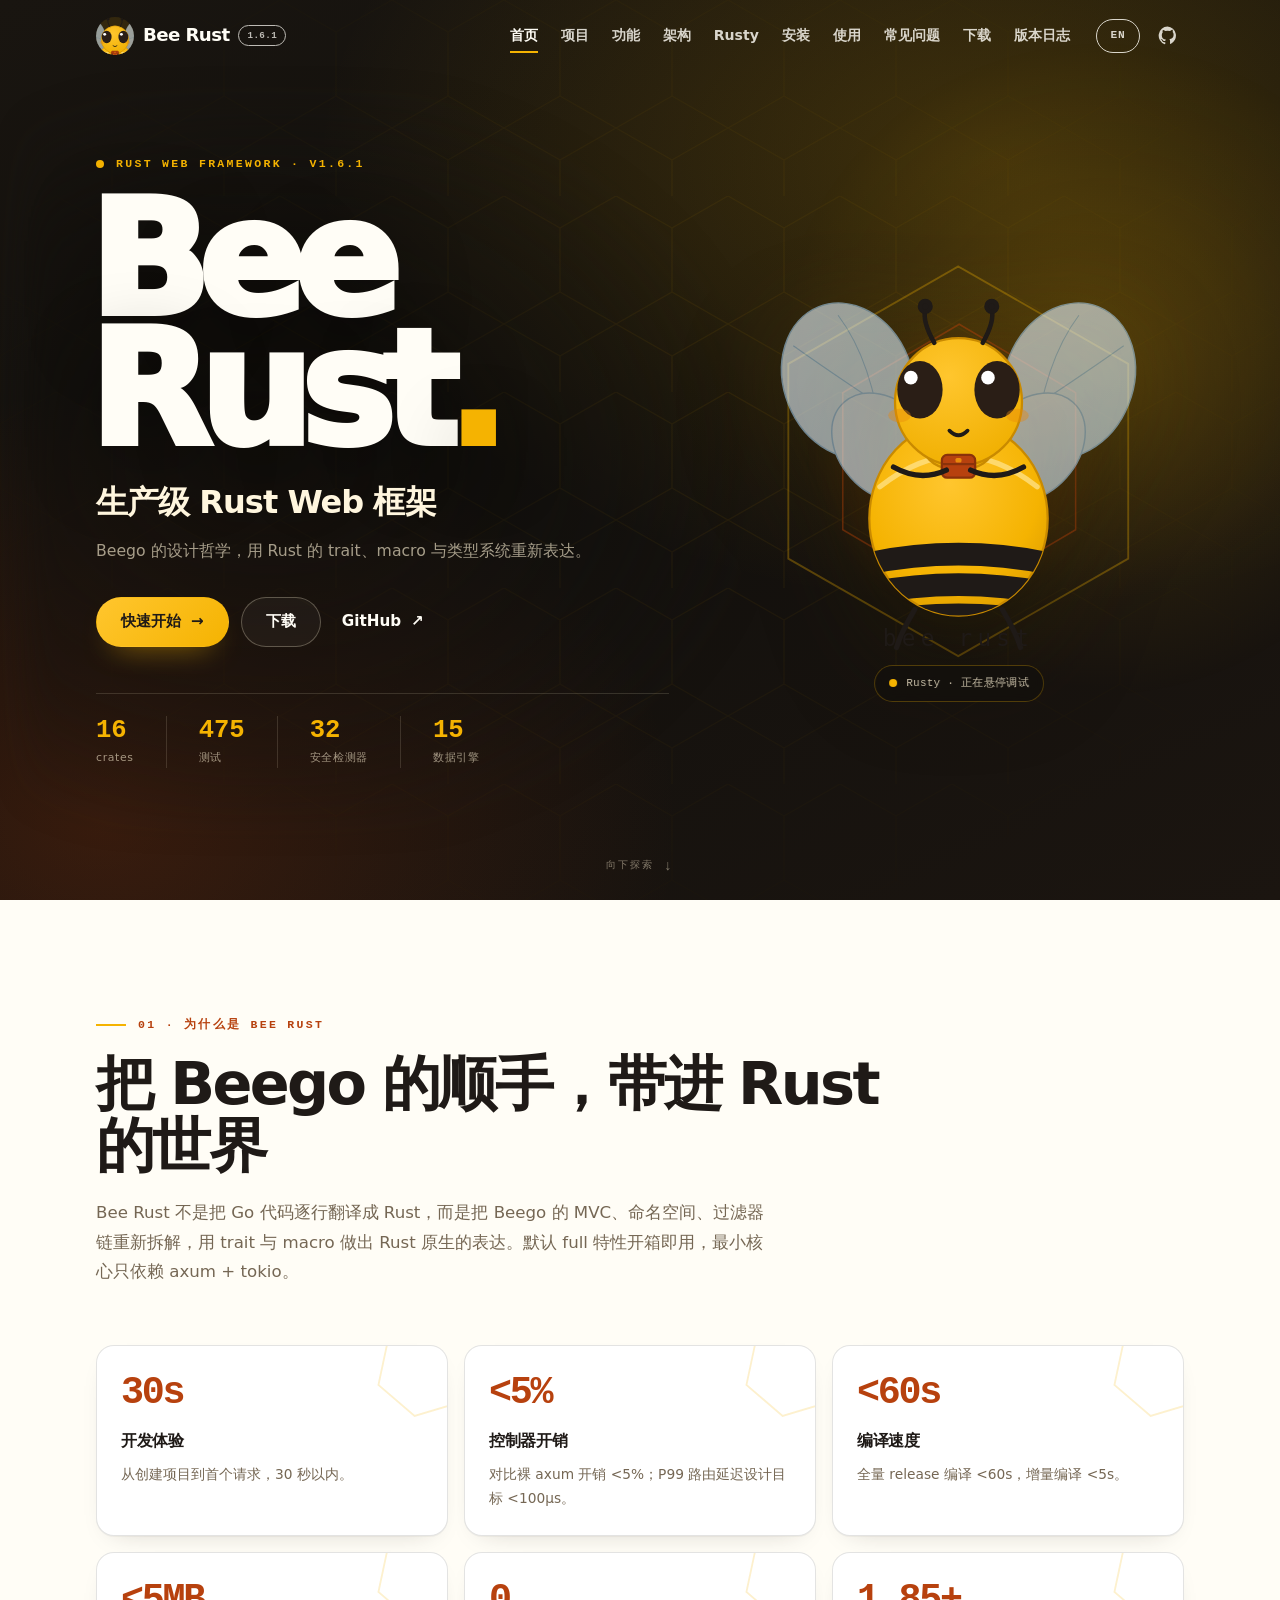
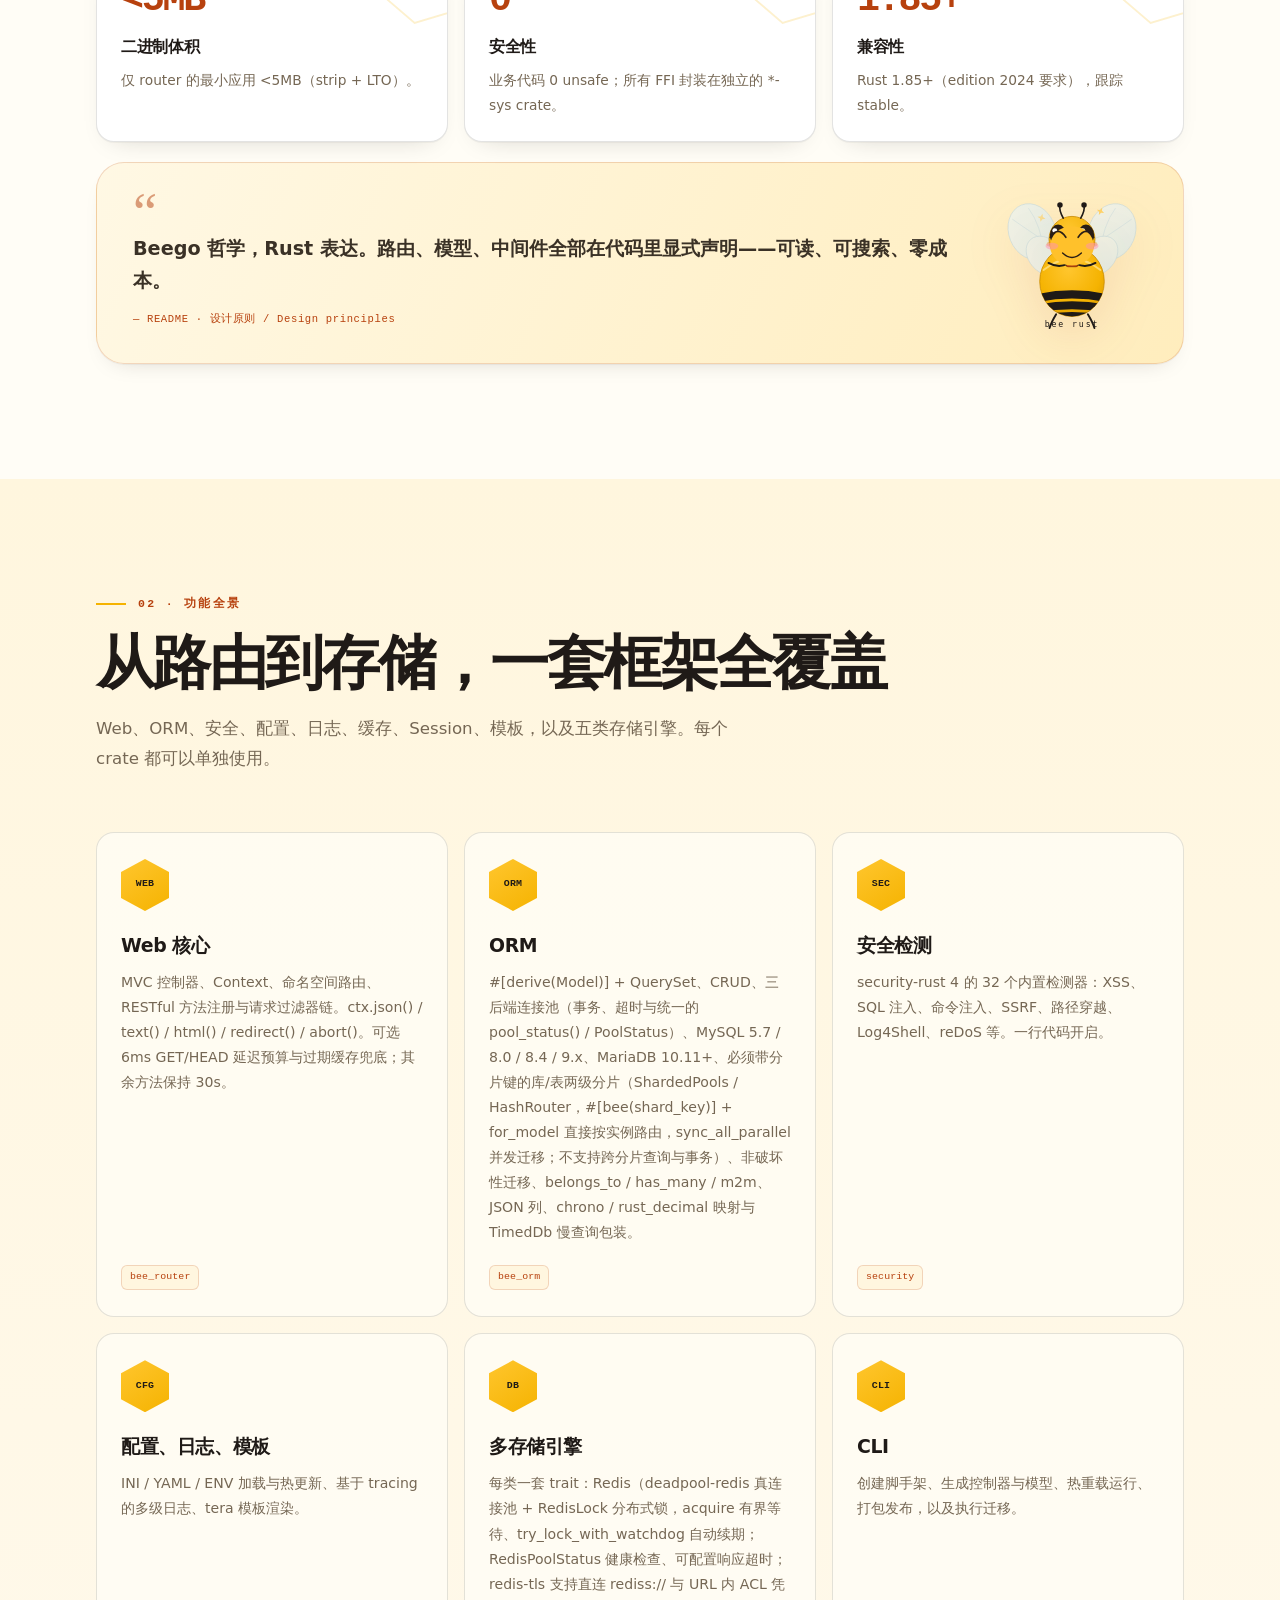
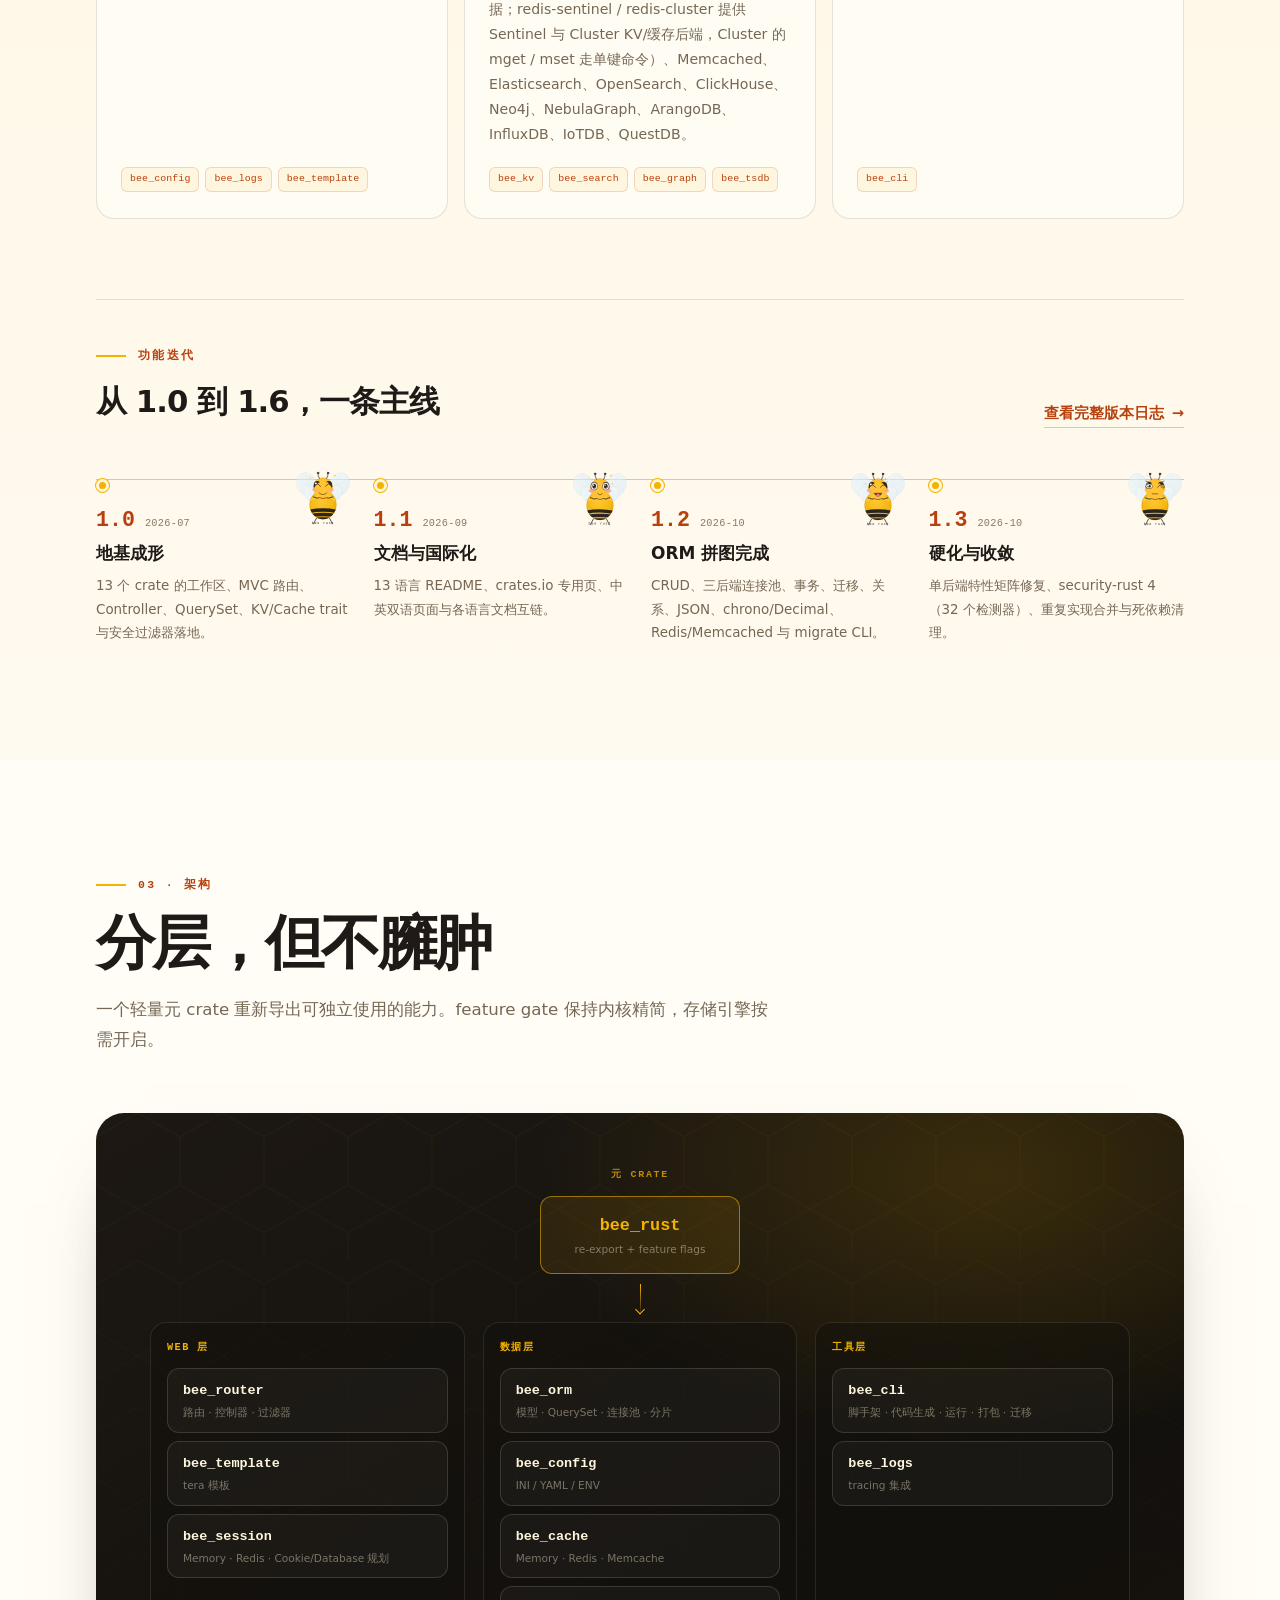
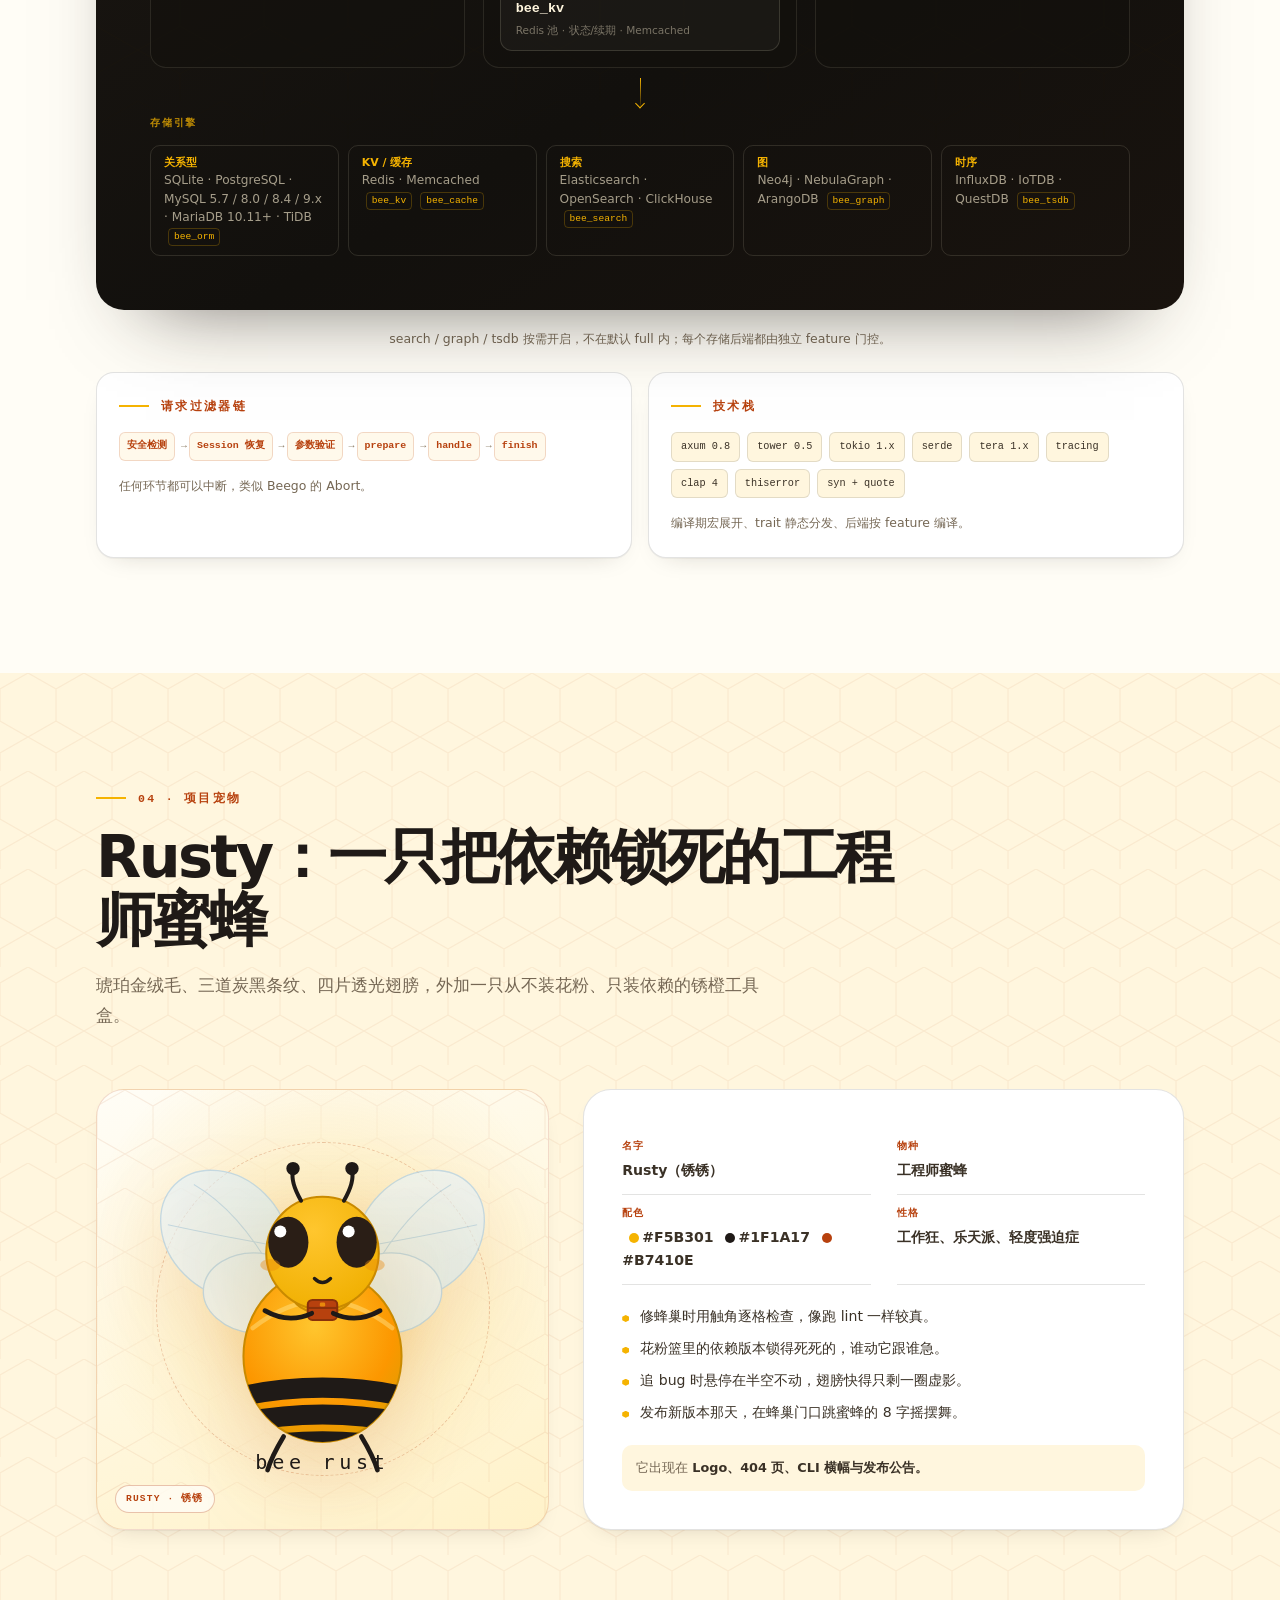
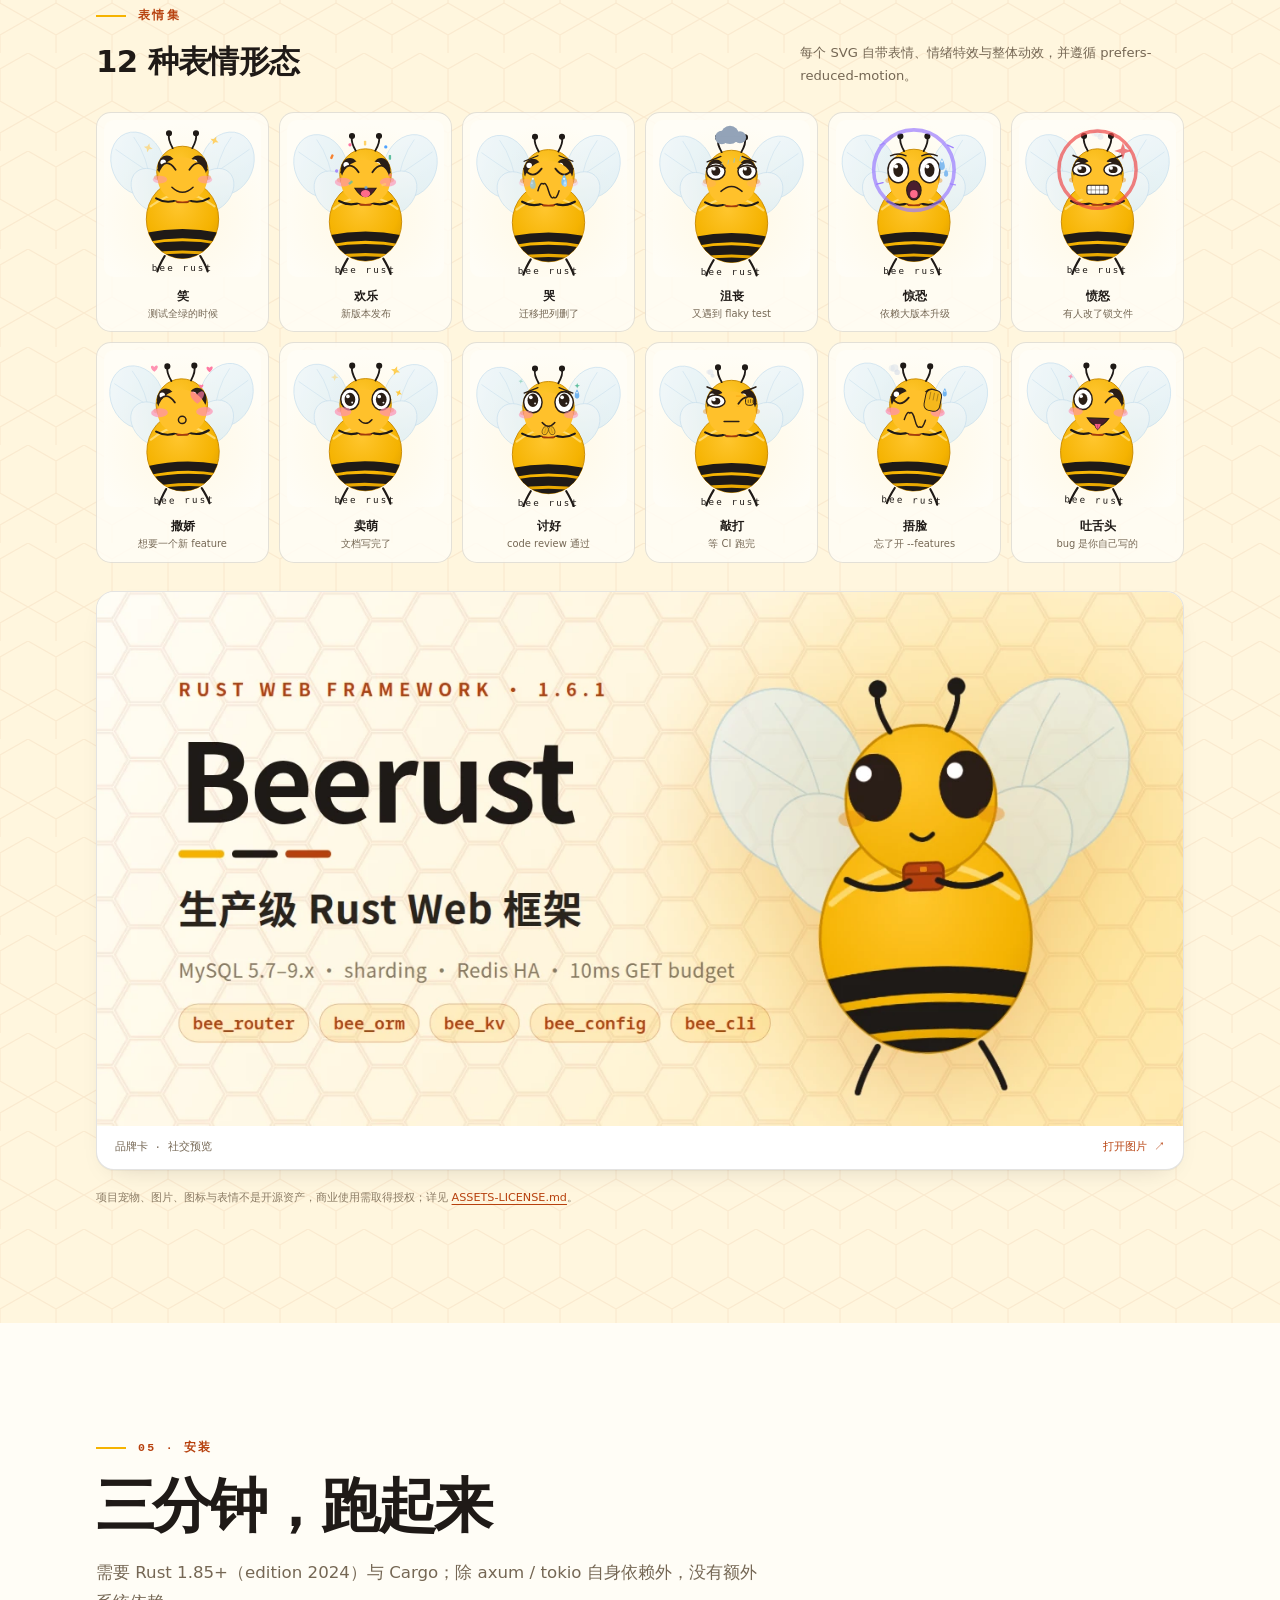
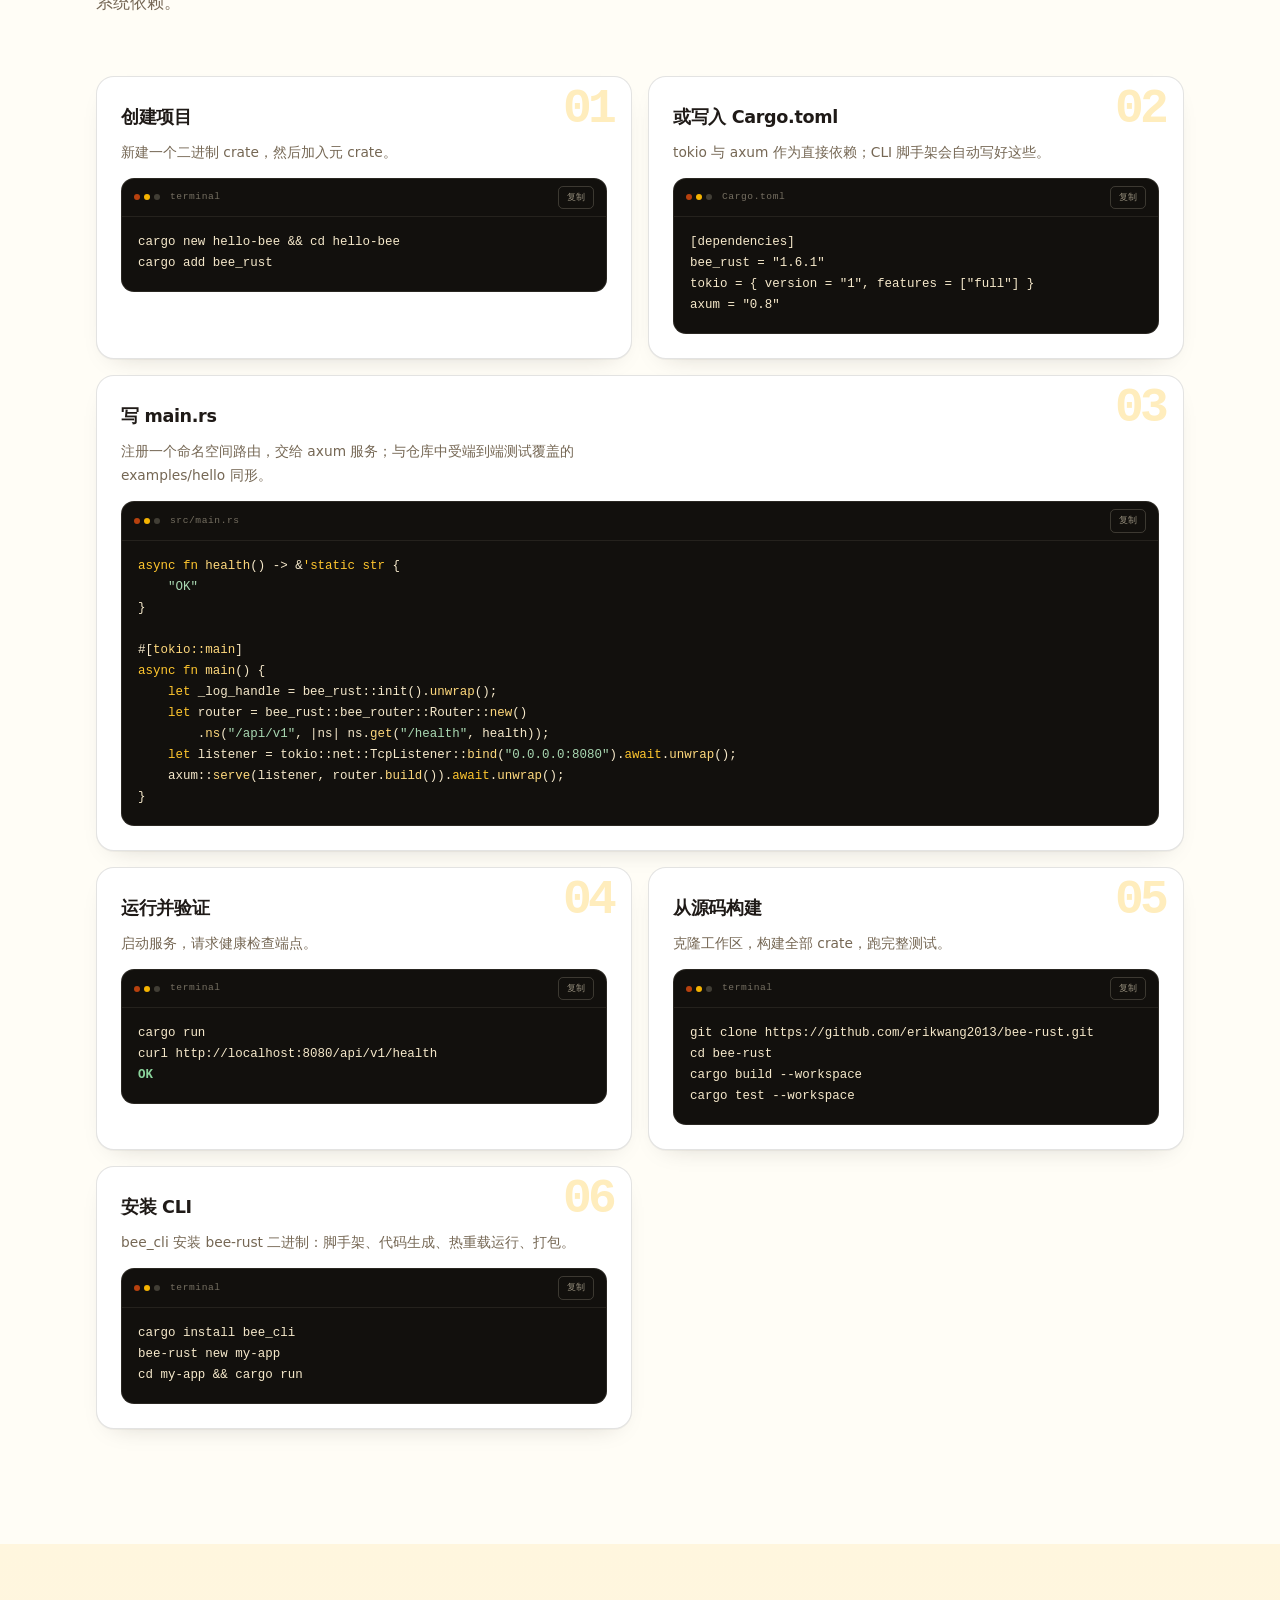
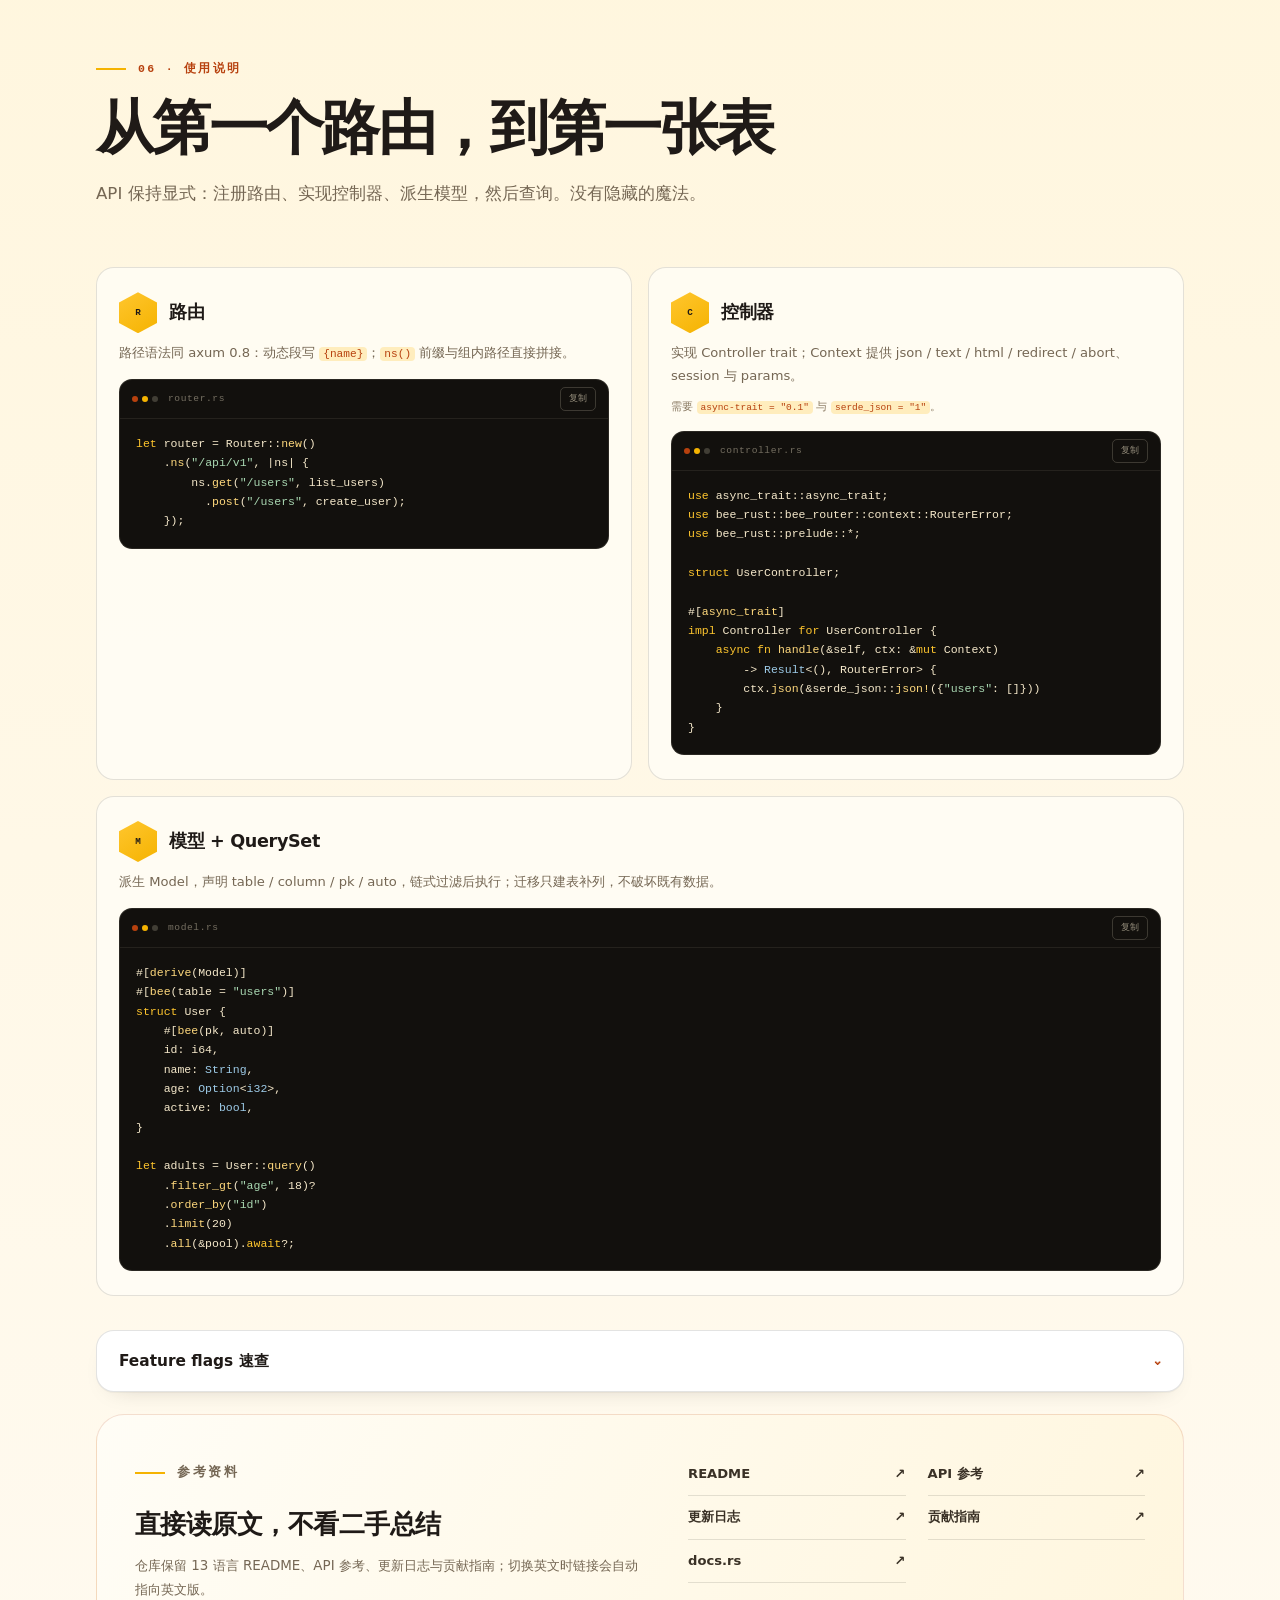
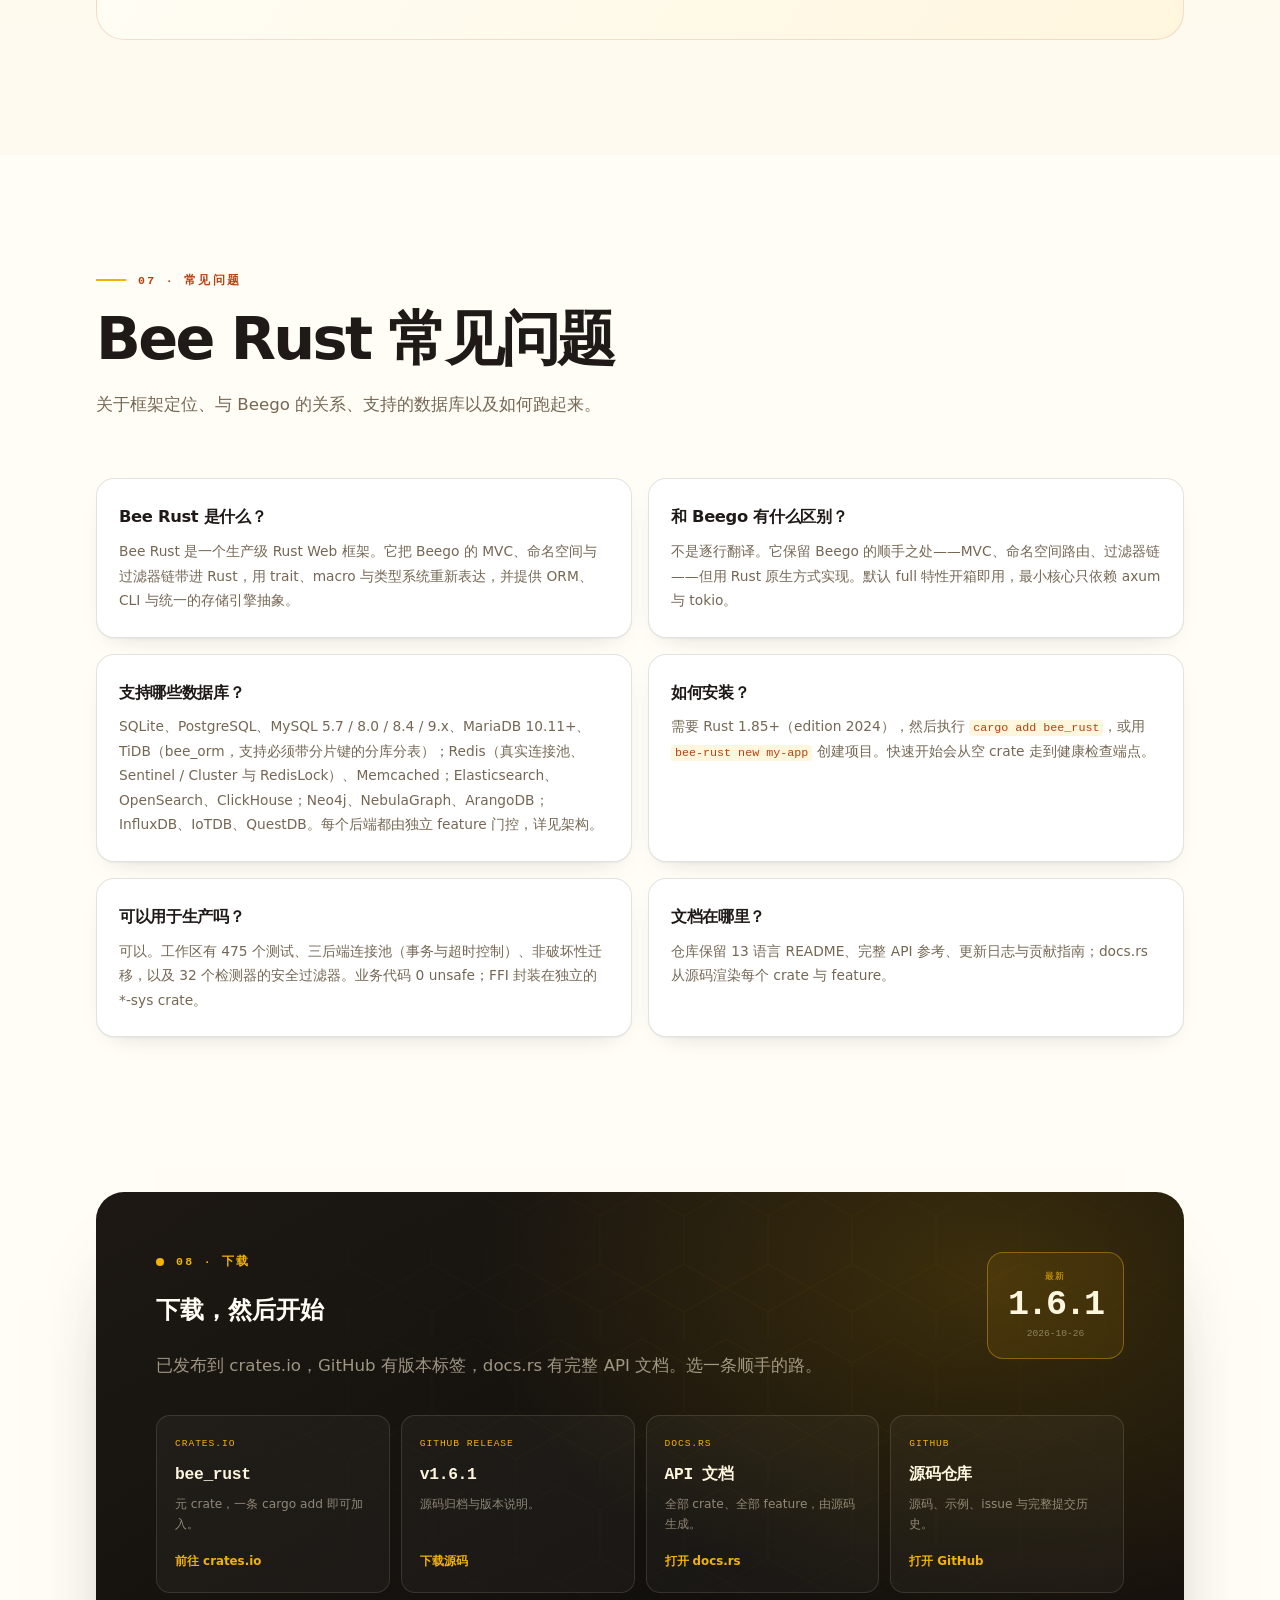
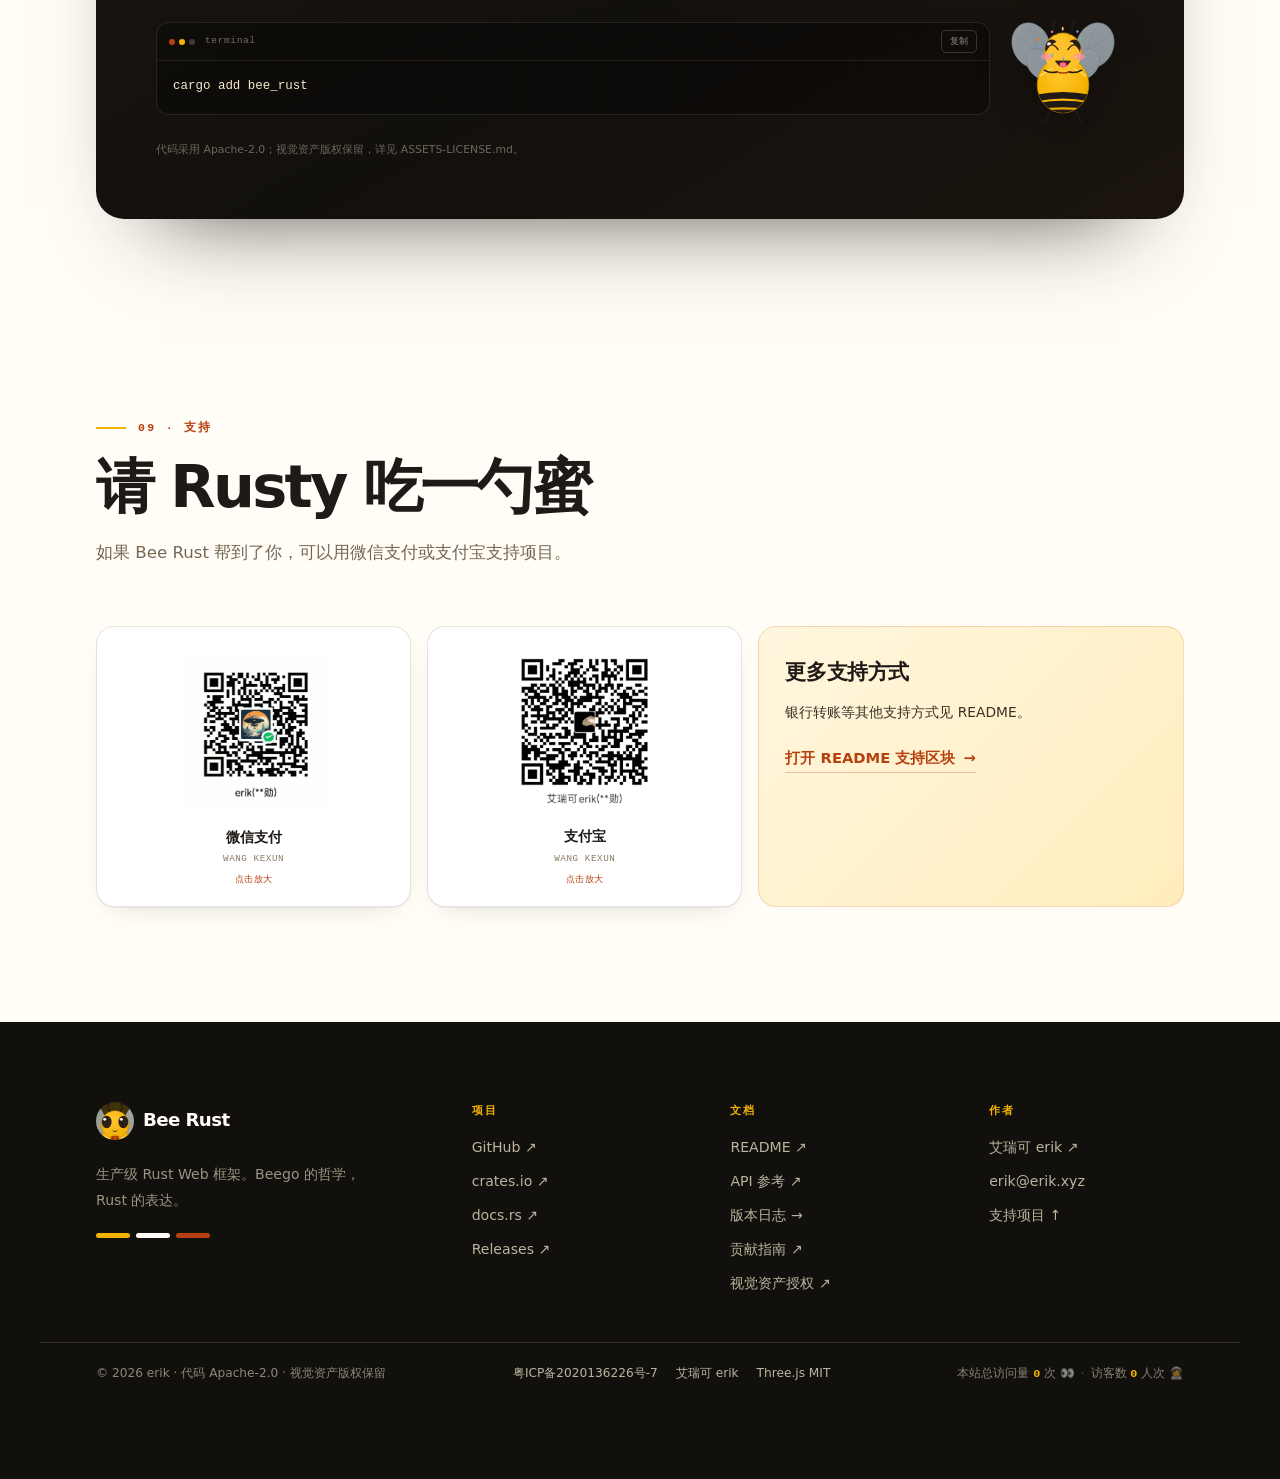
==== commit 61cc75a0: "docs: release 1.6.1 security and dependency refresh Sync 1.6.1 across 13 languages, document the Sen" ====
--- a/site/index.html
+++ b/site/index.html
@@ -68,10 +68,10 @@
       "runtimePlatform": "Rust 1.85+",
       "applicationCategory": "WebApplication",
       "operatingSystem": "Cross-platform",
-      "softwareVersion": "1.6.0",
-      "version": "1.6.0",
+      "softwareVersion": "1.6.1",
+      "version": "1.6.1",
       "datePublished": "2026-07-29",
-      "dateModified": "2026-10-25",
+      "dateModified": "2026-10-26",
       "keywords": "Rust, web framework, Beego, MVC, ORM, axum, tokio",
       "isAccessibleForFree": true,
       "inLanguage": ["zh-CN", "en"],
@@ -124,7 +124,7 @@
     {
       "@type": "Question",
       "name": "可以用于生产吗？",
-      "acceptedAnswer": { "@type": "Answer", "text": "可以。工作区有 471 个测试、三后端连接池（事务与超时控制）、非破坏性迁移，以及 32 个检测器的安全过滤器。业务代码 0 unsafe；FFI 封装在独立的 *-sys crate。" }
+      "acceptedAnswer": { "@type": "Answer", "text": "可以。工作区有 475 个测试、三后端连接池（事务与超时控制）、非破坏性迁移，以及 32 个检测器的安全过滤器。业务代码 0 unsafe；FFI 封装在独立的 *-sys crate。" }
     },
     {
       "@type": "Question",
@@ -139,7 +139,7 @@
 
 <header class="site-header" id="site-header">
   <div class="wrap header-inner">
-    <a class="brand" href="./" aria-label="Bee Rust 首页"><span class="brand-mark"><img src="assets/img/rusty-face.svg" alt="" width="38" height="38"></span><span class="brand-name">Bee Rust</span><span class="brand-ver">1.6.0</span></a>
+    <a class="brand" href="./" aria-label="Bee Rust 首页"><span class="brand-mark"><img src="assets/img/rusty-face.svg" alt="" width="38" height="38"></span><span class="brand-name">Bee Rust</span><span class="brand-ver">1.6.1</span></a>
     <nav class="site-nav" id="site-nav" aria-label="主导航">
       <a href="#top" data-nav data-en="Home">首页</a><a href="#intro" data-nav data-en="Project">项目</a><a href="#features" data-nav data-en="Features">功能</a><a href="#architecture" data-nav data-en="Architecture">架构</a><a href="#rusty" data-nav data-en="Rusty">Rusty</a>
       <a href="#install" data-nav data-en="Install">安装</a><a href="#usage" data-nav data-en="Usage">使用</a><a href="#faq" data-nav data-en="FAQ">常见问题</a><a href="#download" data-nav data-en="Download">下载</a><a href="changelog.html" data-nav data-en="Changelog">版本日志</a>
@@ -159,7 +159,7 @@
     <div class="hero-glow" aria-hidden="true"></div>
     <div class="wrap hero-grid">
       <div class="hero-copy">
-        <p class="eyebrow eyebrow--dark"><span class="pulse"></span> RUST WEB FRAMEWORK · v1.6.0</p>
+        <p class="eyebrow eyebrow--dark"><span class="pulse"></span> RUST WEB FRAMEWORK · v1.6.1</p>
         <h1>Bee Rust<span class="h1-dot">.</span></h1>
         <p class="tagline" data-en="A production-grade Rust web framework">生产级 Rust Web 框架</p>
         <p class="lede" data-en="Beego's design philosophy, re-expressed through Rust traits, macros, and the type system.">Beego 的设计哲学，用 Rust 的 trait、macro 与类型系统重新表达。</p>
@@ -167,7 +167,7 @@
           <a class="btn btn-primary" href="#install"><span data-en="Quick start">快速开始</span><span class="btn-arrow">→</span></a><a class="btn btn-ghost" href="#download" data-en="Download">下载</a>
           <a class="btn btn-text" href="https://github.com/erikwang2013/bee-rust" target="_blank" rel="noopener">GitHub <span aria-hidden="true">↗</span></a>
         </div>
-        <ul class="hero-stats"><li><b>16</b><span data-en="crates">crates</span></li><li><b>471</b><span data-en="tests">测试</span></li><li><b>32</b><span data-en="security detectors">安全检测器</span></li><li><b>15</b><span data-en="data engines">数据引擎</span></li></ul>
+        <ul class="hero-stats"><li><b>16</b><span data-en="crates">crates</span></li><li><b>475</b><span data-en="tests">测试</span></li><li><b>32</b><span data-en="security detectors">安全检测器</span></li><li><b>15</b><span data-en="data engines">数据引擎</span></li></ul>
       </div>
       <div class="hero-pet">
         <svg class="hero-halo hero-halo--1" viewBox="0 0 100 100" aria-hidden="true"><polygon points="50,3 91,26.5 91,73.5 50,97 9,73.5 9,26.5"/></svg><svg class="hero-halo hero-halo--2" viewBox="0 0 100 100" aria-hidden="true"><polygon points="50,10 84,30 84,70 50,90 16,70 16,30"/></svg>
@@ -335,7 +335,7 @@
           <div class="code-block">
             <div class="code-head"><span class="code-dots"><i></i><i></i><i></i></span><span>Cargo.toml</span><button class="copy-btn" type="button" data-copy data-en="Copy">复制</button></div>
             <pre tabindex="0"><code>[dependencies]
-bee_rust = "1.6.0"
+bee_rust = "1.6.1"
 tokio = { version = "1", features = ["full"] }
 axum = "0.8"</code></pre>
           </div>
@@ -468,7 +468,7 @@
           </table>
           <div class="code-block code-block--rust">
             <div class="code-head"><span class="code-dots"><i></i><i></i><i></i></span><span data-en="Minimal core">最小核心</span><button class="copy-btn" type="button" data-copy data-en="Copy">复制</button></div>
-            <pre tabindex="0"><code>bee_rust = { version = "1.6.0", default-features = false,
+            <pre tabindex="0"><code>bee_rust = { version = "1.6.1", default-features = false,
              features = ["router", "logs", "config"] }</code></pre>
           </div>
         </div>
@@ -516,7 +516,7 @@
         </article>
         <article class="faq-card">
           <h3 data-en="Is it production-ready?">可以用于生产吗？</h3>
-          <p data-en="Yes. The workspace ships 471 tests, three connection pools with transactions and timeouts, non-destructive migrations, and a 32-detector security filter. Business code is 0 unsafe; FFI stays in dedicated *-sys crates.">可以。工作区有 471 个测试、三后端连接池（事务与超时控制）、非破坏性迁移，以及 32 个检测器的安全过滤器。业务代码 0 unsafe；FFI 封装在独立的 *-sys crate。</p>
+          <p data-en="Yes. The workspace ships 475 tests, three connection pools with transactions and timeouts, non-destructive migrations, and a 32-detector security filter. Business code is 0 unsafe; FFI stays in dedicated *-sys crates.">可以。工作区有 475 个测试、三后端连接池（事务与超时控制）、非破坏性迁移，以及 32 个检测器的安全过滤器。业务代码 0 unsafe；FFI 封装在独立的 *-sys crate。</p>
         </article>
         <article class="faq-card">
           <h3 data-en="Where are the docs?">文档在哪里？</h3>
@@ -535,7 +535,7 @@
             <h2 data-en="Download and start">下载，然后开始</h2>
             <p class="section-lede" data-en="Published on crates.io, tagged on GitHub, documented on docs.rs. Pick the path that fits.">已发布到 crates.io，GitHub 有版本标签，docs.rs 有完整 API 文档。选一条顺手的路。</p>
           </div>
-          <div class="version-badge"><span data-en="Latest">最新</span><b>1.6.0</b><small>2026-10-25</small></div>
+          <div class="version-badge"><span data-en="Latest">最新</span><b>1.6.1</b><small>2026-10-26</small></div>
         </div>
         <div class="download-grid">
           <a class="download-card" href="https://crates.io/crates/bee_rust" target="_blank" rel="noopener" data-reveal>
@@ -544,9 +544,9 @@
             <p data-en="The meta crate. cargo add bee_rust.">元 crate，一条 cargo add 即可加入。</p>
             <span class="download-link" data-en="Open crates.io">前往 crates.io</span>
           </a>
-          <a class="download-card" href="https://github.com/erikwang2013/bee-rust/releases/tag/v1.6.0" target="_blank" rel="noopener" data-reveal>
+          <a class="download-card" href="https://github.com/erikwang2013/bee-rust/releases/tag/v1.6.1" target="_blank" rel="noopener" data-reveal>
             <span class="download-kicker">GitHub Release</span>
-            <h3>v1.6.0</h3>
+            <h3>v1.6.1</h3>
             <p data-en="Source archive and release notes.">源码归档与版本说明。</p>
             <span class="download-link" data-en="Download source">下载源码</span>
           </a>
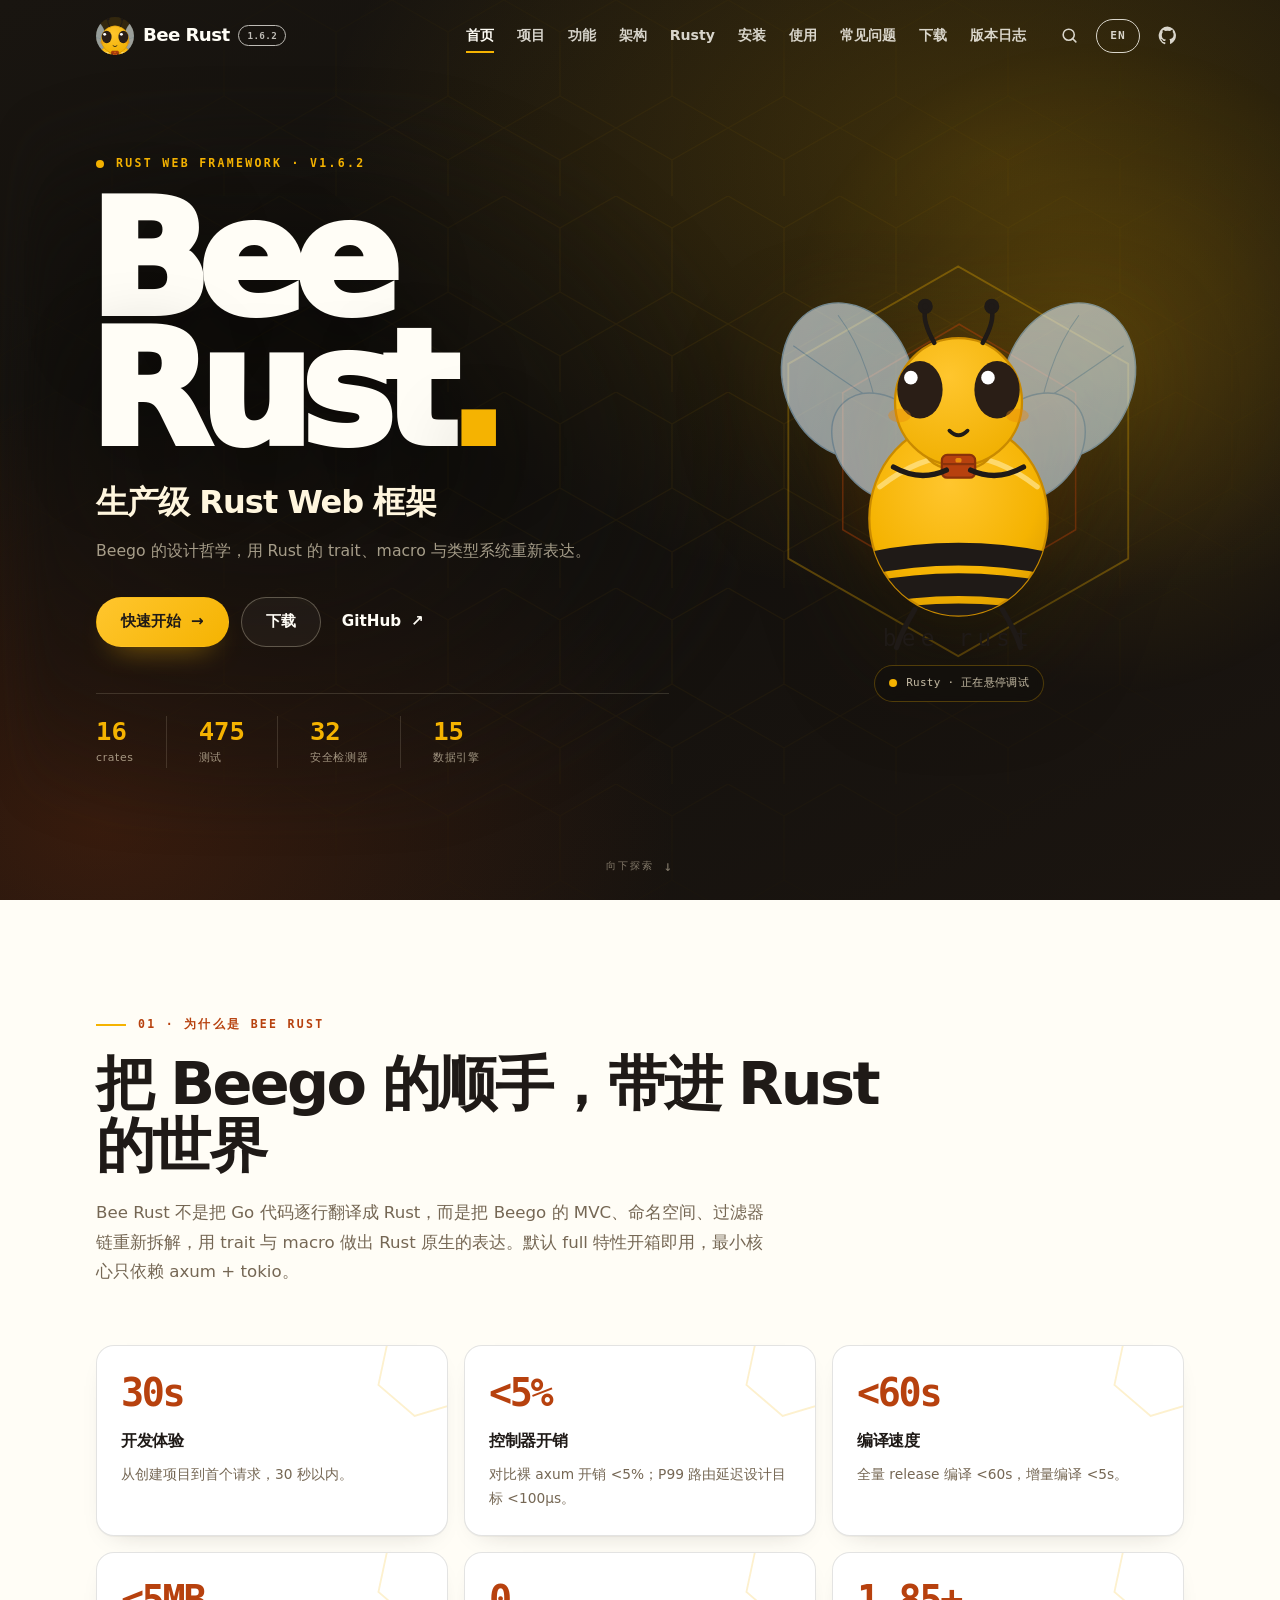
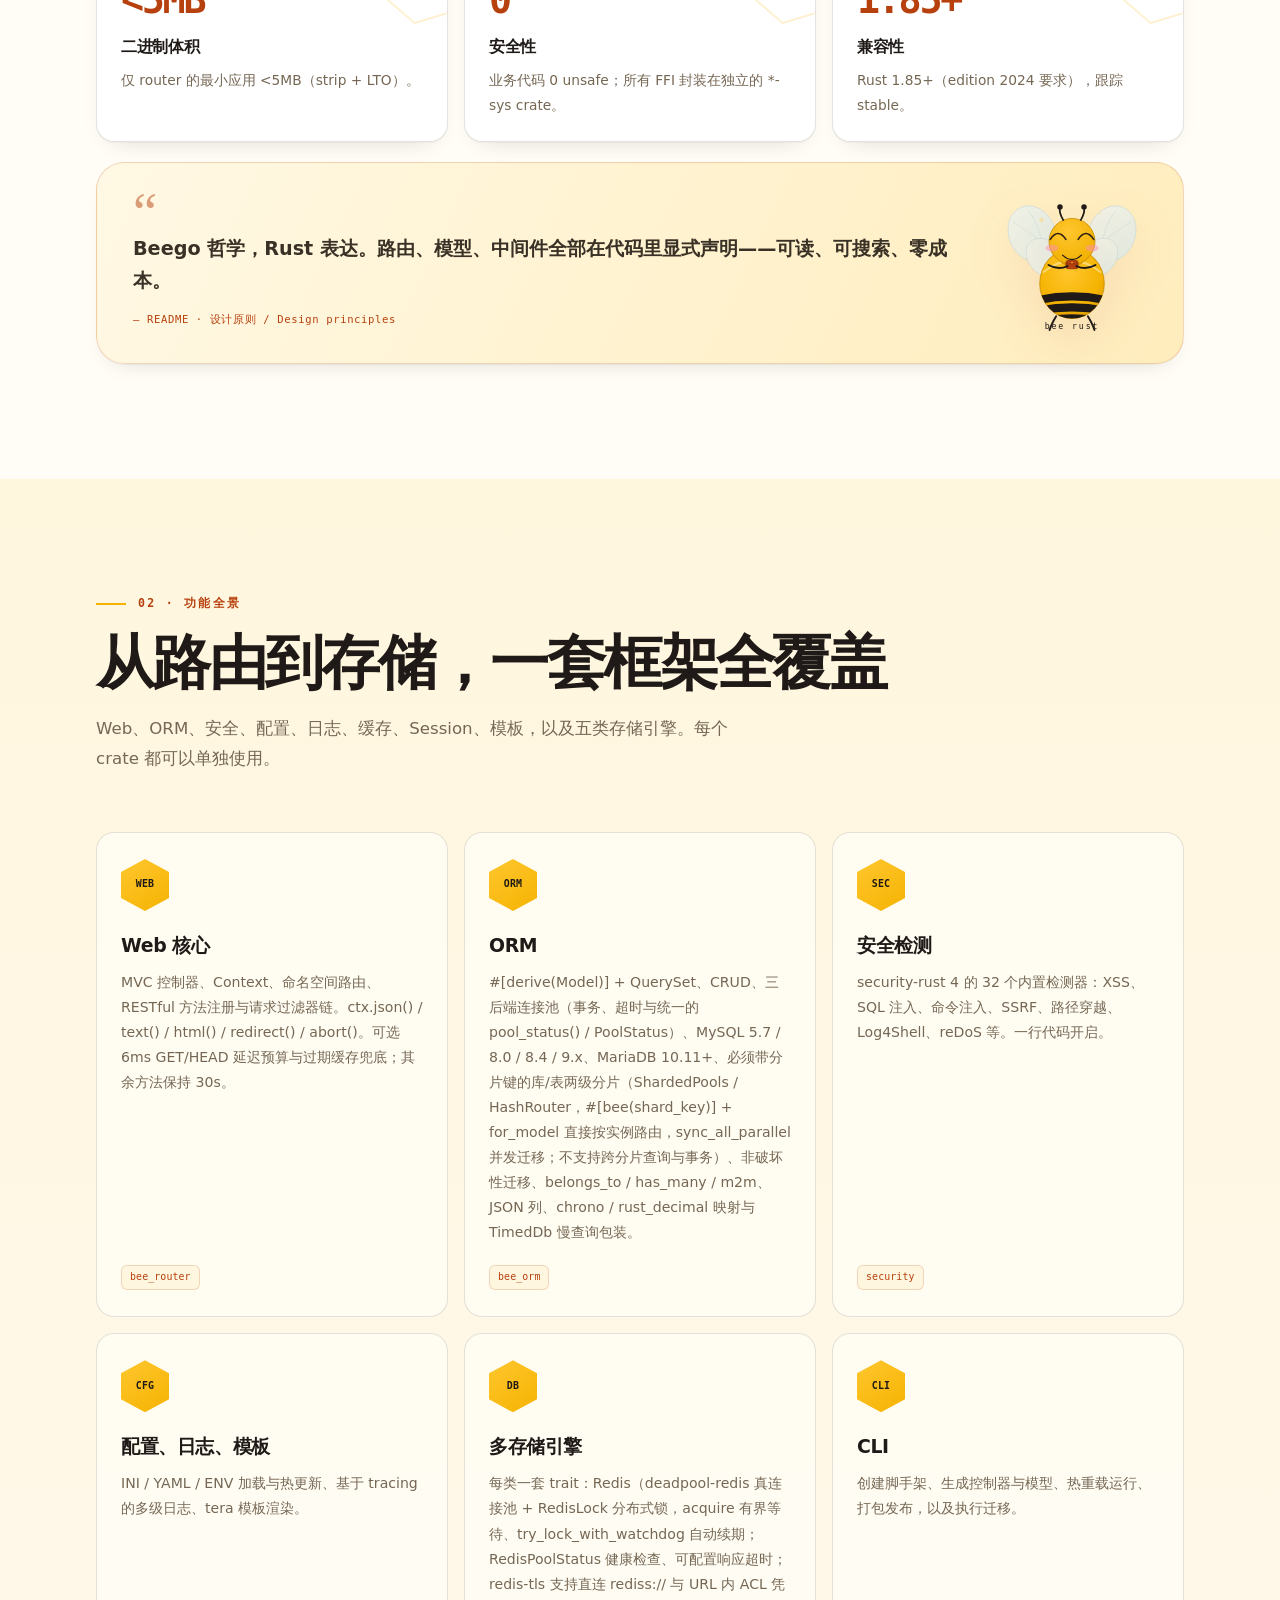
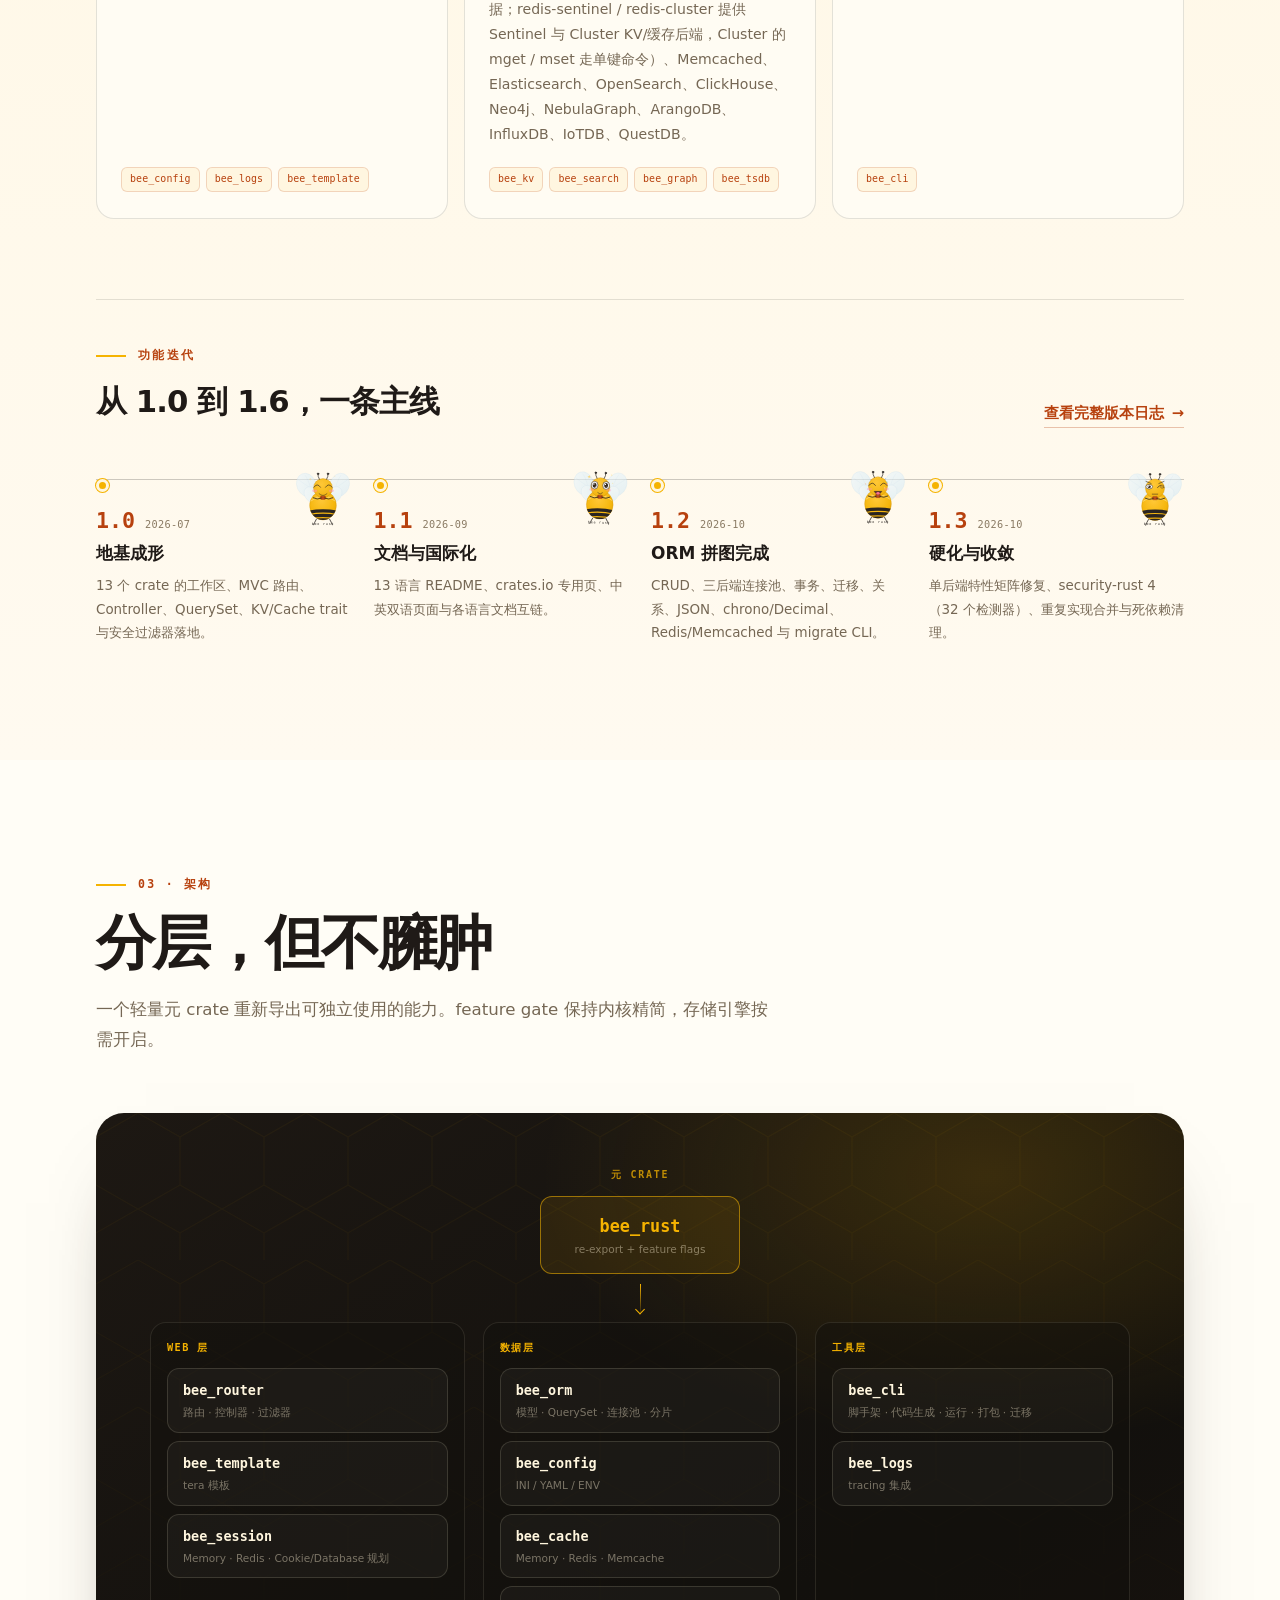
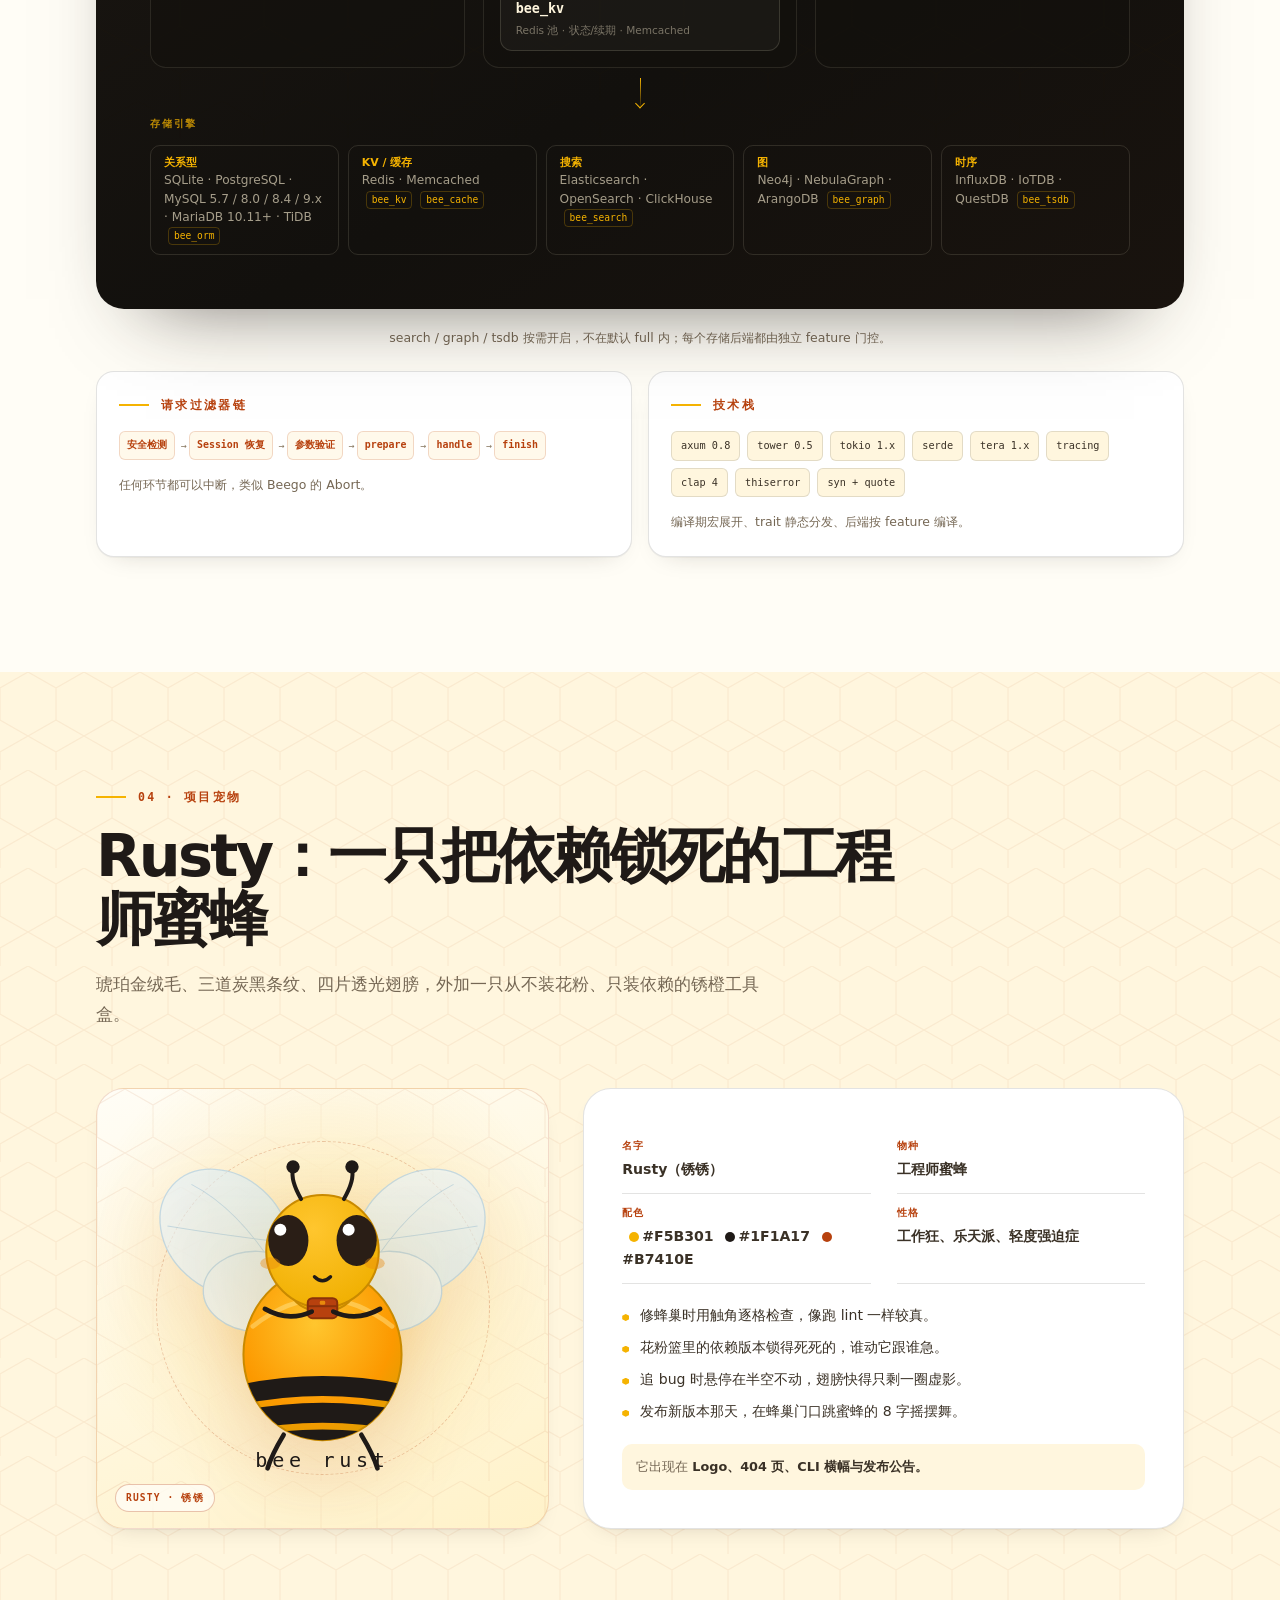
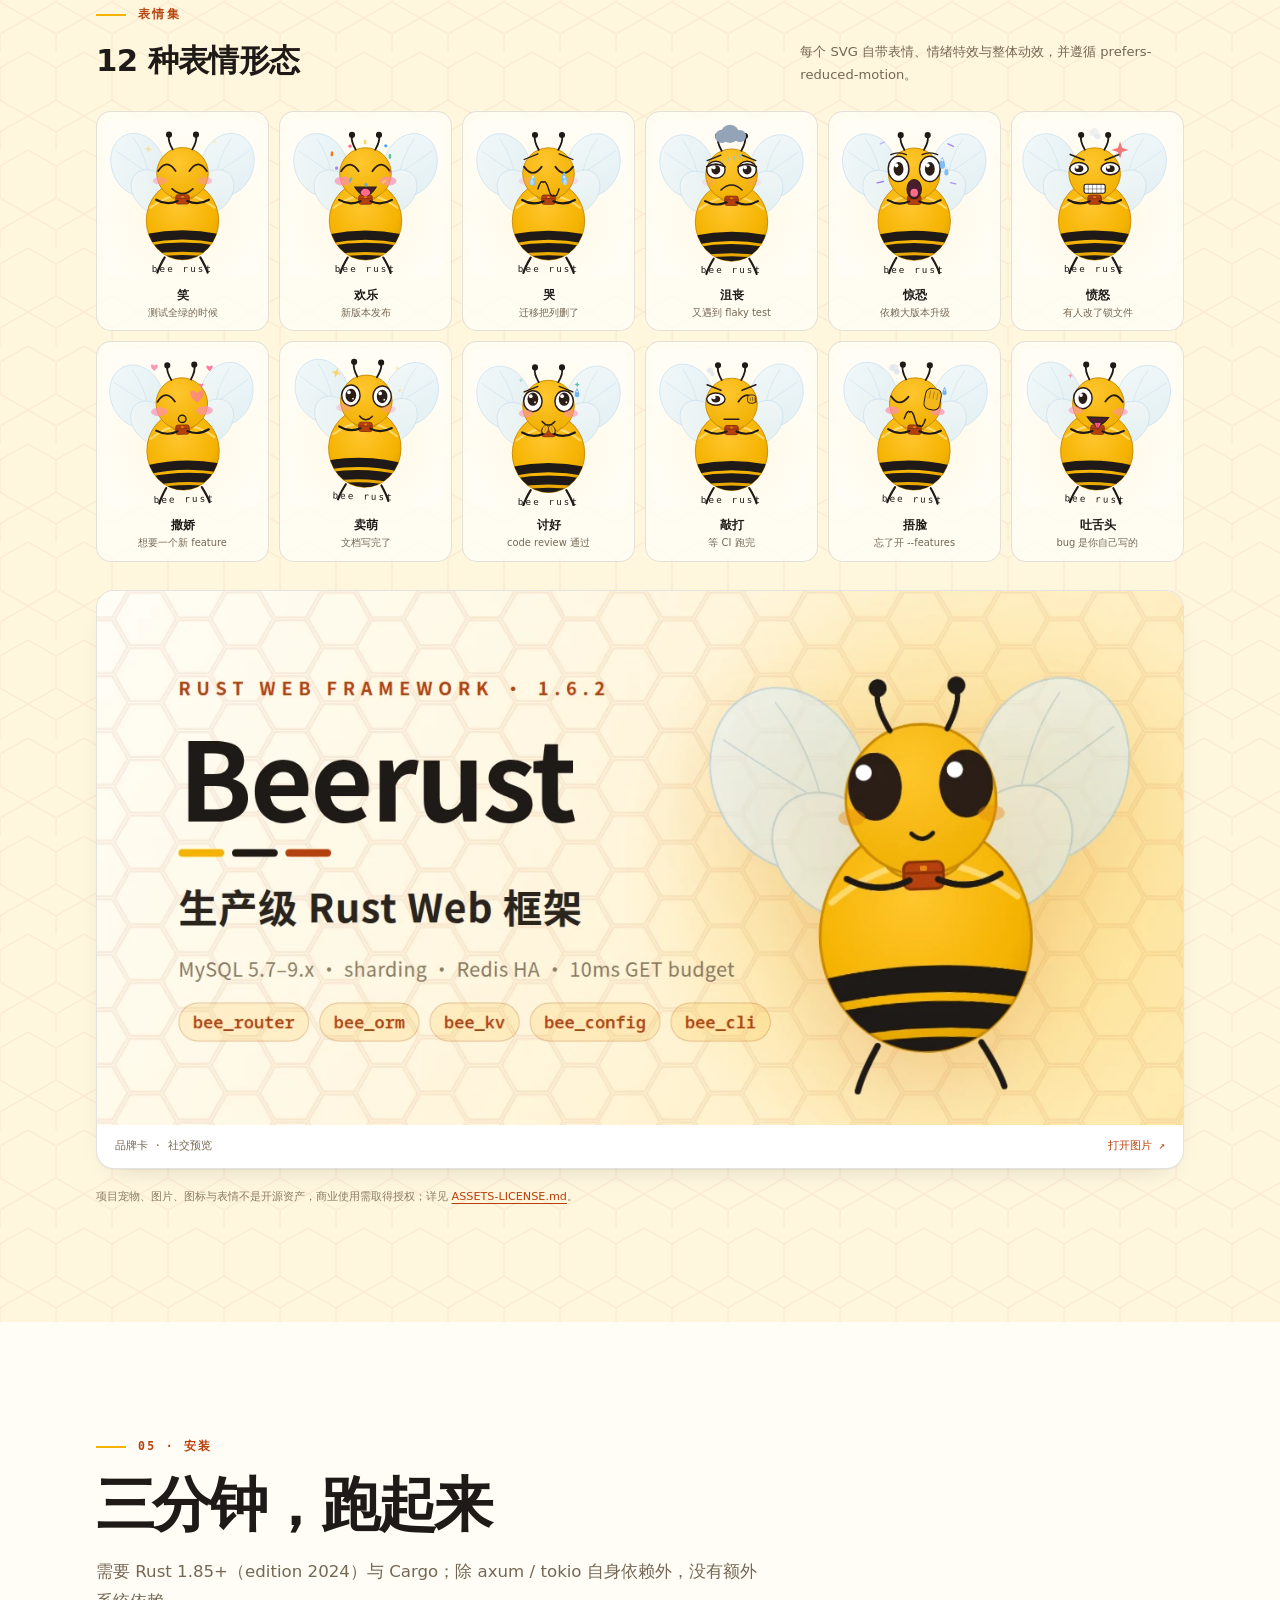
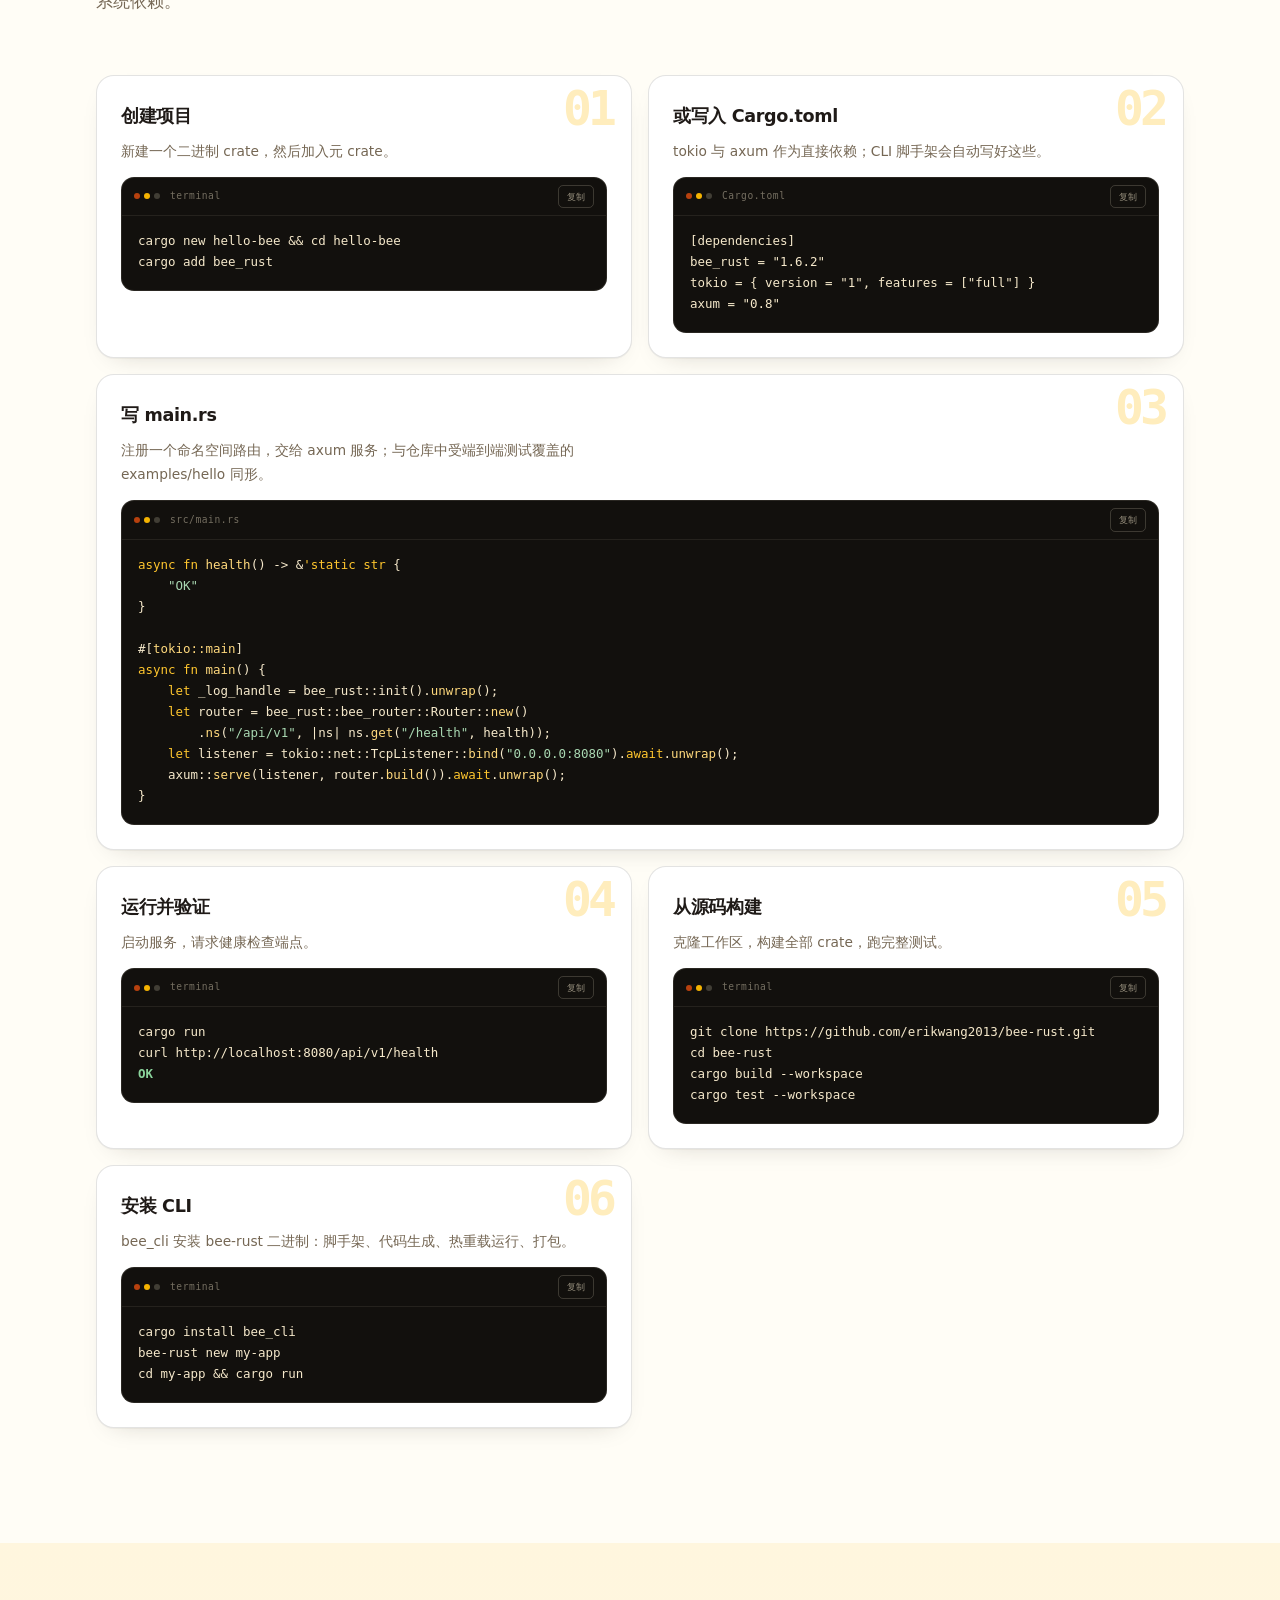
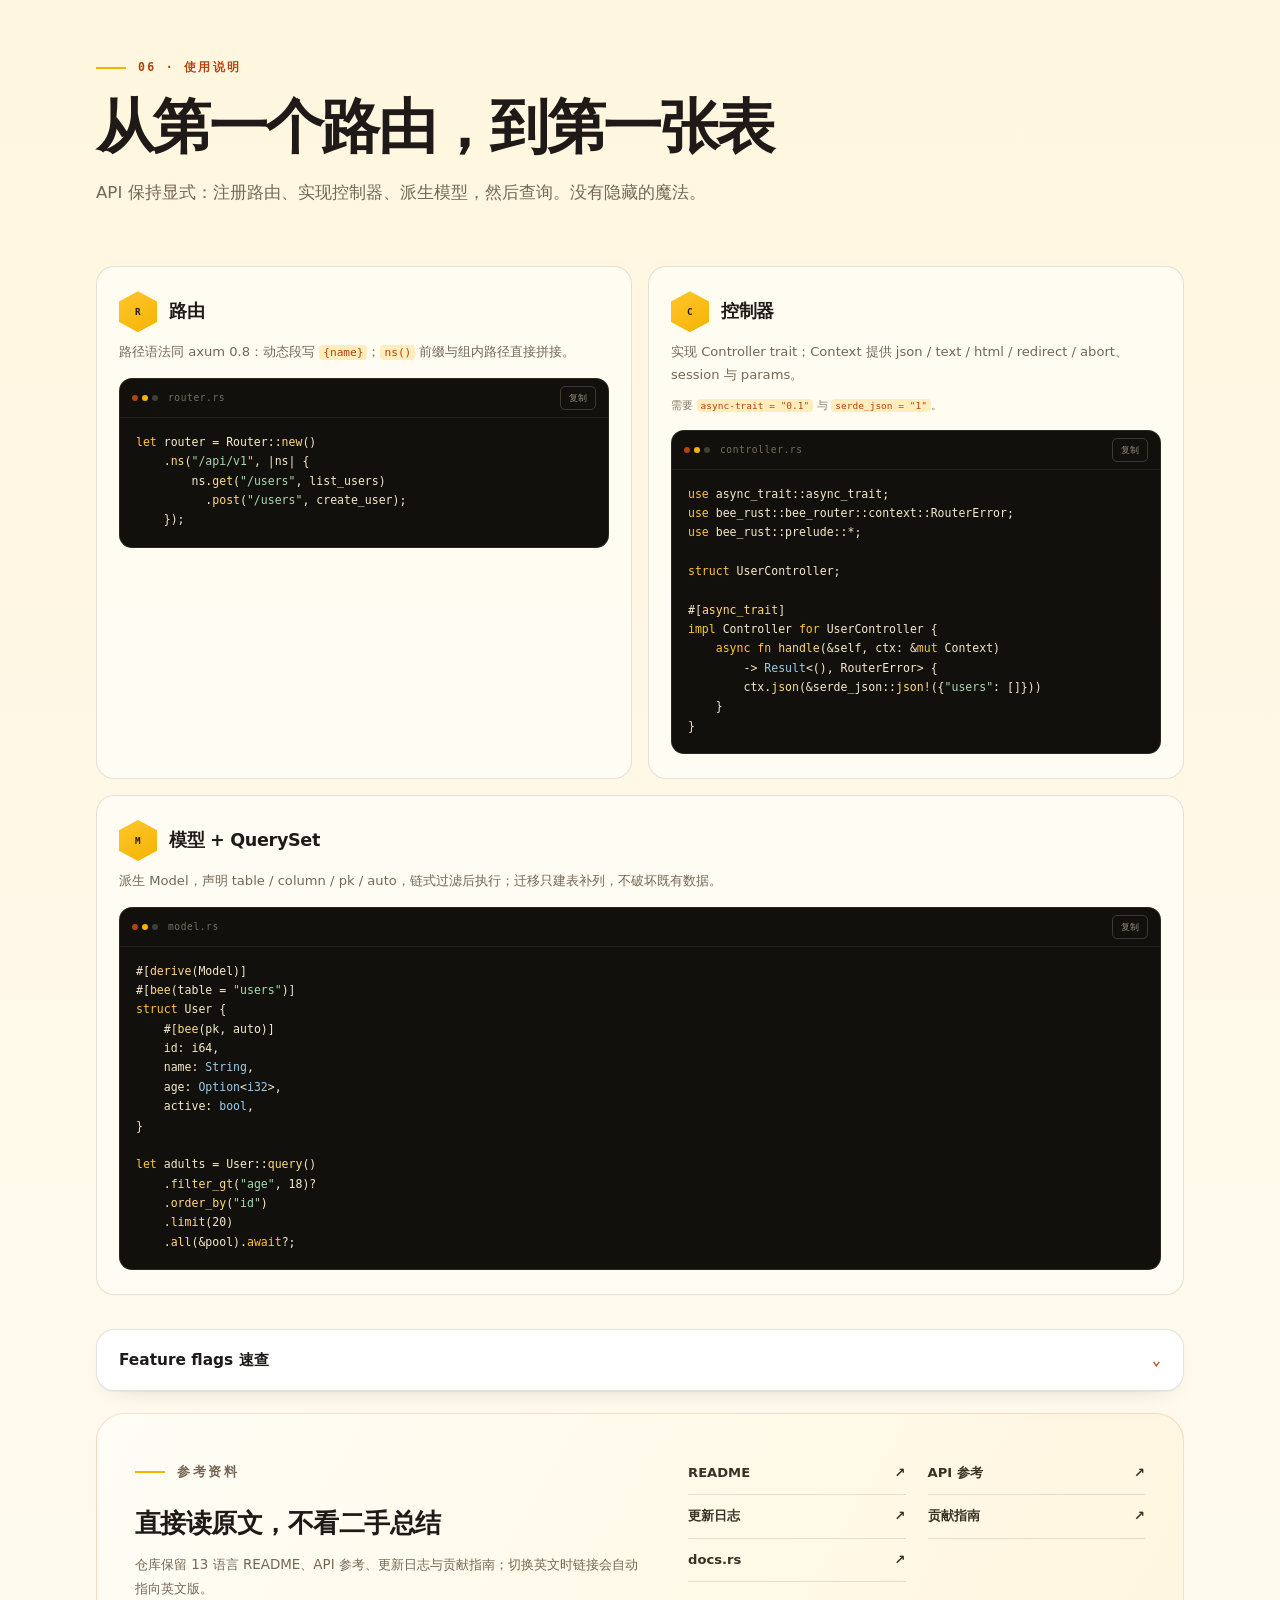
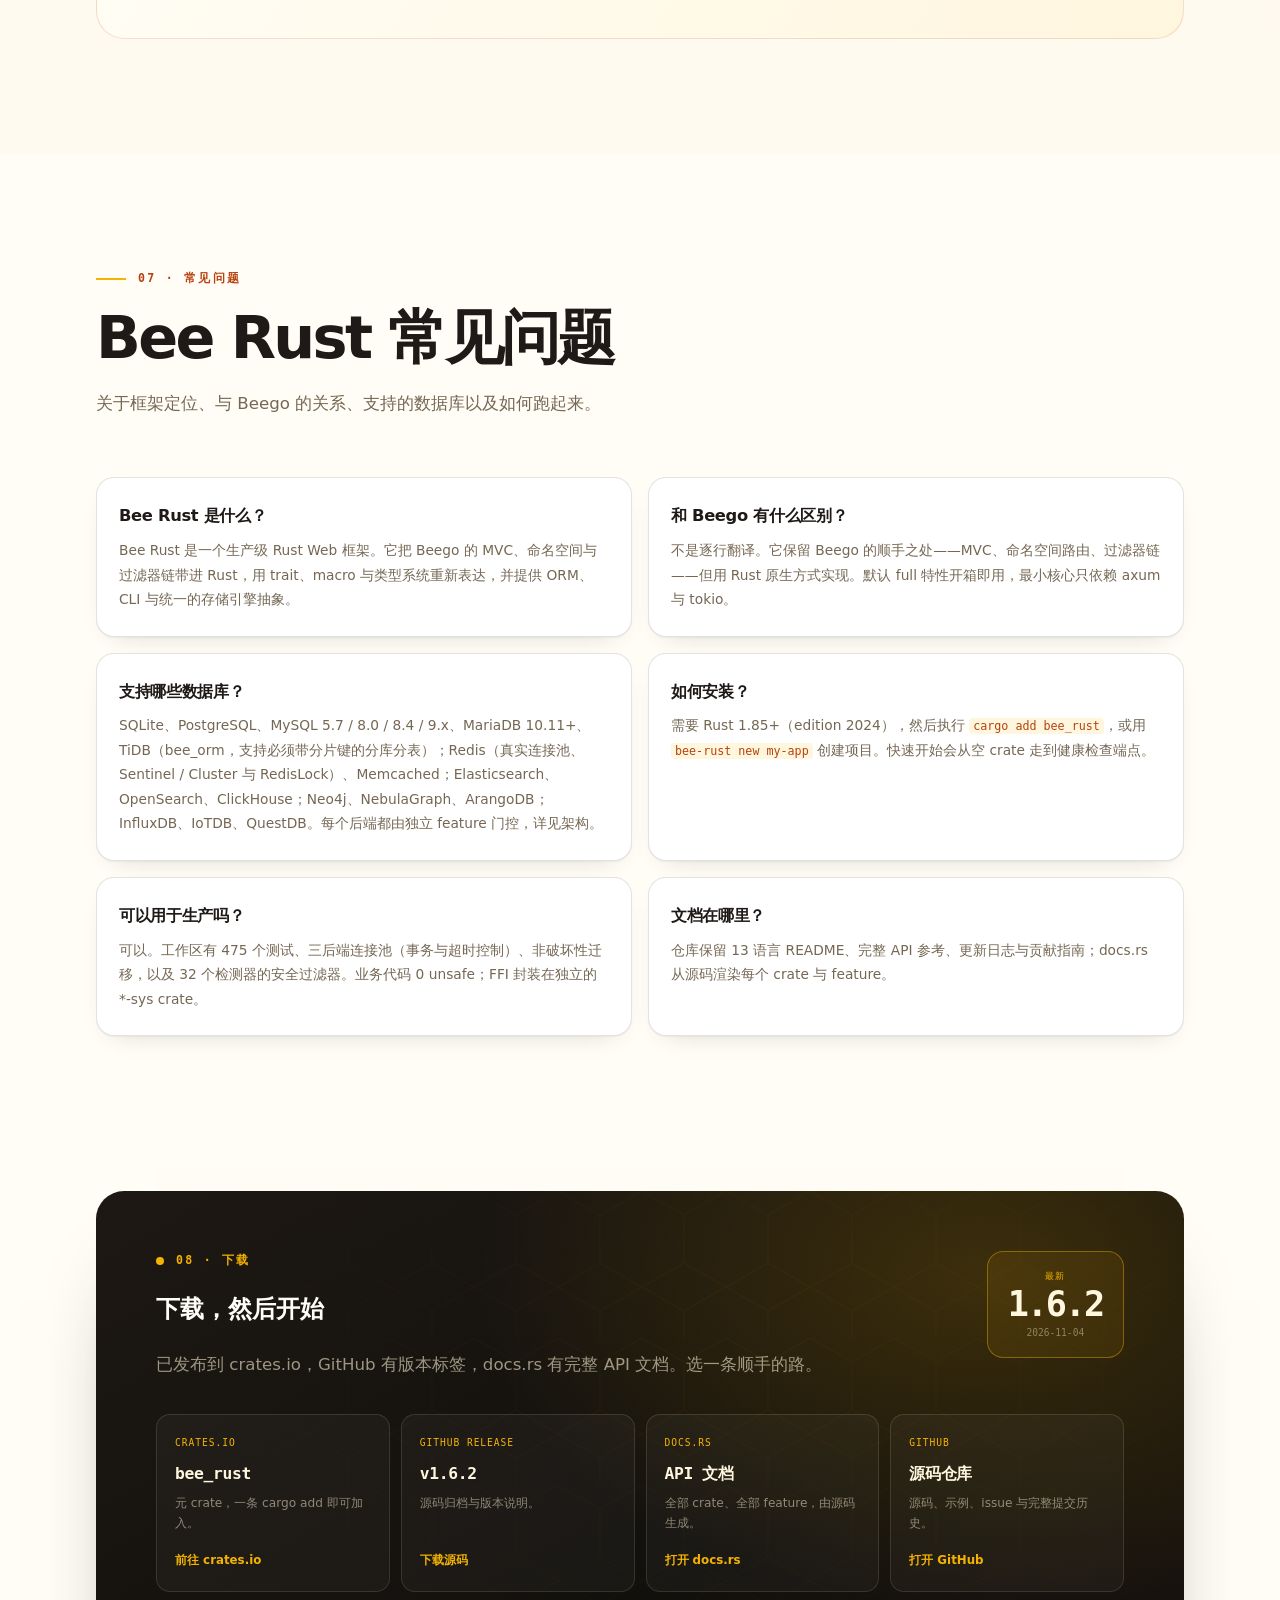
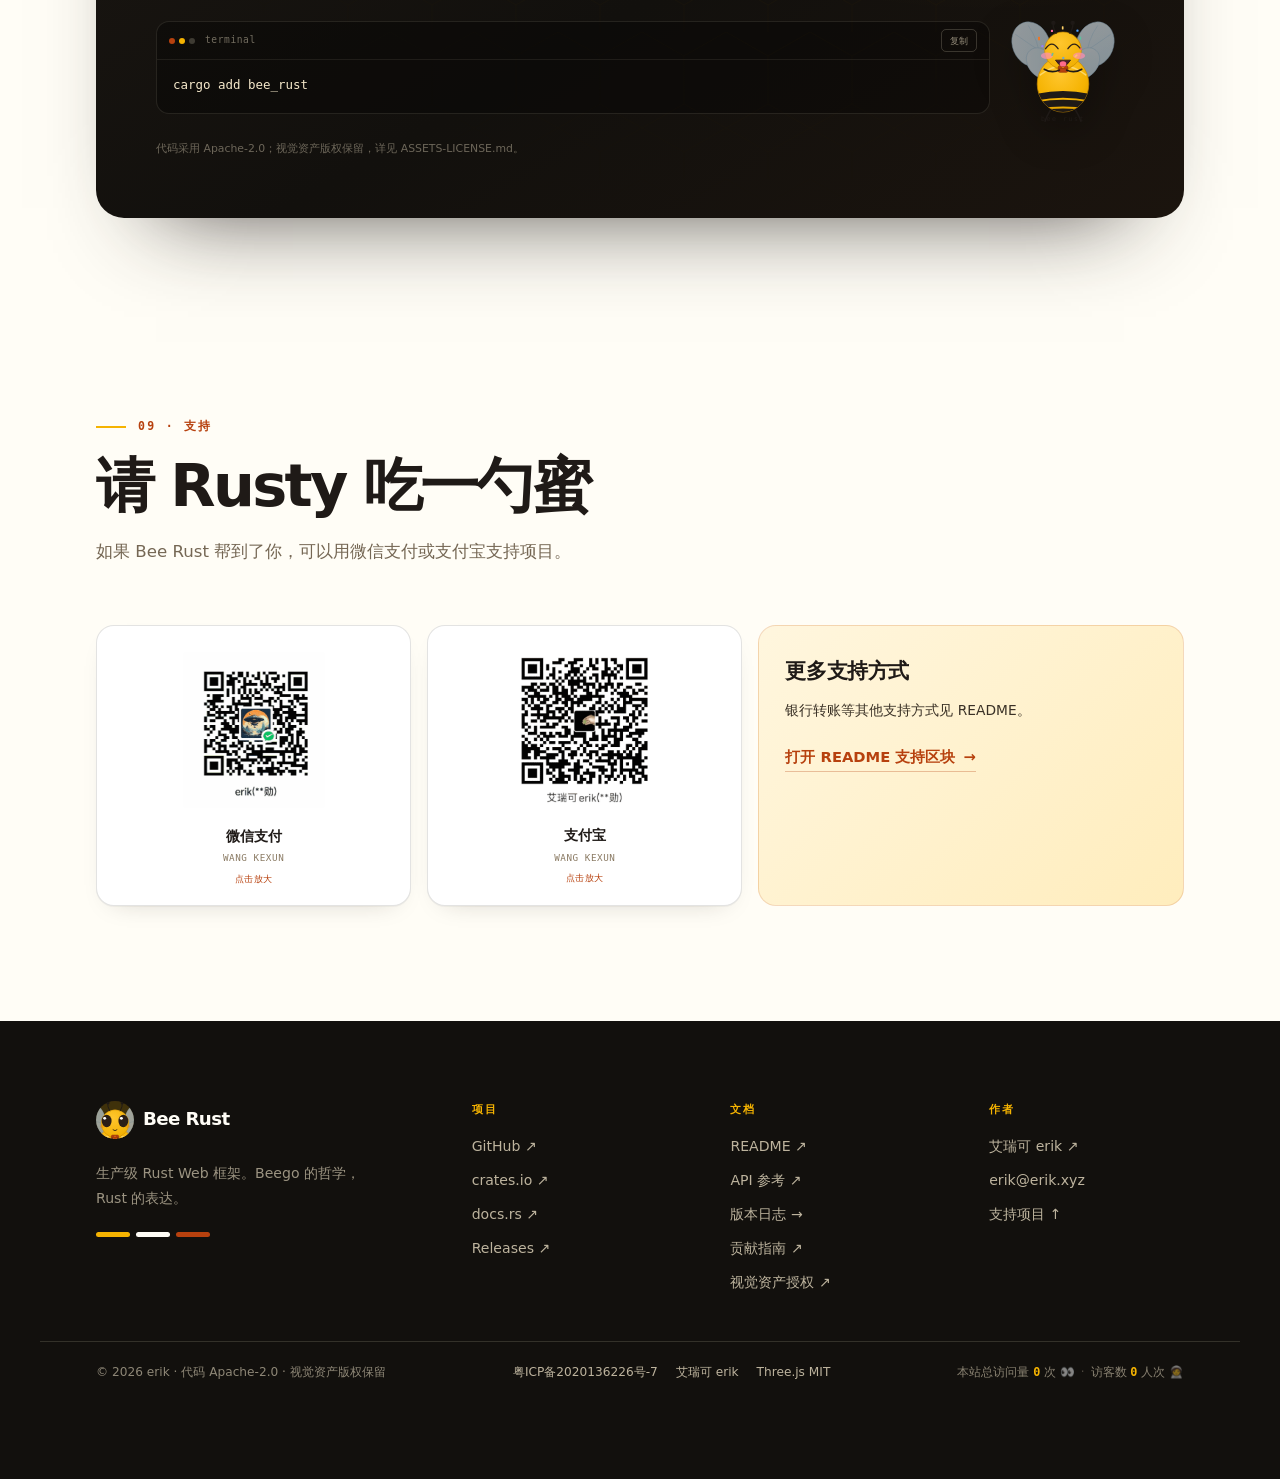
==== commit b3d54ac2: "chore: release 1.6.2 — audit cleanup, free fonts, site search - Fix 6 RUSTSEC advisories and 1 unsou" ====
--- a/site/index.html
+++ b/site/index.html
@@ -68,10 +68,10 @@
       "runtimePlatform": "Rust 1.85+",
       "applicationCategory": "WebApplication",
       "operatingSystem": "Cross-platform",
-      "softwareVersion": "1.6.1",
-      "version": "1.6.1",
+      "softwareVersion": "1.6.2",
+      "version": "1.6.2",
       "datePublished": "2026-07-29",
-      "dateModified": "2026-10-26",
+      "dateModified": "2026-11-04",
       "keywords": "Rust, web framework, Beego, MVC, ORM, axum, tokio",
       "isAccessibleForFree": true,
       "inLanguage": ["zh-CN", "en"],
@@ -139,7 +139,7 @@
 
 <header class="site-header" id="site-header">
   <div class="wrap header-inner">
-    <a class="brand" href="./" aria-label="Bee Rust 首页"><span class="brand-mark"><img src="assets/img/rusty-face.svg" alt="" width="38" height="38"></span><span class="brand-name">Bee Rust</span><span class="brand-ver">1.6.1</span></a>
+    <a class="brand" href="./" aria-label="Bee Rust 首页"><span class="brand-mark"><img src="assets/img/rusty-face.svg" alt="" width="38" height="38"></span><span class="brand-name">Bee Rust</span><span class="brand-ver">1.6.2</span></a>
     <nav class="site-nav" id="site-nav" aria-label="主导航">
       <a href="#top" data-nav data-en="Home">首页</a><a href="#intro" data-nav data-en="Project">项目</a><a href="#features" data-nav data-en="Features">功能</a><a href="#architecture" data-nav data-en="Architecture">架构</a><a href="#rusty" data-nav data-en="Rusty">Rusty</a>
       <a href="#install" data-nav data-en="Install">安装</a><a href="#usage" data-nav data-en="Usage">使用</a><a href="#faq" data-nav data-en="FAQ">常见问题</a><a href="#download" data-nav data-en="Download">下载</a><a href="changelog.html" data-nav data-en="Changelog">版本日志</a>
@@ -159,7 +159,7 @@
     <div class="hero-glow" aria-hidden="true"></div>
     <div class="wrap hero-grid">
       <div class="hero-copy">
-        <p class="eyebrow eyebrow--dark"><span class="pulse"></span> RUST WEB FRAMEWORK · v1.6.1</p>
+        <p class="eyebrow eyebrow--dark"><span class="pulse"></span> RUST WEB FRAMEWORK · v1.6.2</p>
         <h1>Bee Rust<span class="h1-dot">.</span></h1>
         <p class="tagline" data-en="A production-grade Rust web framework">生产级 Rust Web 框架</p>
         <p class="lede" data-en="Beego's design philosophy, re-expressed through Rust traits, macros, and the type system.">Beego 的设计哲学，用 Rust 的 trait、macro 与类型系统重新表达。</p>
@@ -335,7 +335,7 @@
           <div class="code-block">
             <div class="code-head"><span class="code-dots"><i></i><i></i><i></i></span><span>Cargo.toml</span><button class="copy-btn" type="button" data-copy data-en="Copy">复制</button></div>
             <pre tabindex="0"><code>[dependencies]
-bee_rust = "1.6.1"
+bee_rust = "1.6.2"
 tokio = { version = "1", features = ["full"] }
 axum = "0.8"</code></pre>
           </div>
@@ -468,7 +468,7 @@
           </table>
           <div class="code-block code-block--rust">
             <div class="code-head"><span class="code-dots"><i></i><i></i><i></i></span><span data-en="Minimal core">最小核心</span><button class="copy-btn" type="button" data-copy data-en="Copy">复制</button></div>
-            <pre tabindex="0"><code>bee_rust = { version = "1.6.1", default-features = false,
+            <pre tabindex="0"><code>bee_rust = { version = "1.6.2", default-features = false,
              features = ["router", "logs", "config"] }</code></pre>
           </div>
         </div>
@@ -535,7 +535,7 @@
             <h2 data-en="Download and start">下载，然后开始</h2>
             <p class="section-lede" data-en="Published on crates.io, tagged on GitHub, documented on docs.rs. Pick the path that fits.">已发布到 crates.io，GitHub 有版本标签，docs.rs 有完整 API 文档。选一条顺手的路。</p>
           </div>
-          <div class="version-badge"><span data-en="Latest">最新</span><b>1.6.1</b><small>2026-10-26</small></div>
+          <div class="version-badge"><span data-en="Latest">最新</span><b>1.6.2</b><small>2026-11-04</small></div>
         </div>
         <div class="download-grid">
           <a class="download-card" href="https://crates.io/crates/bee_rust" target="_blank" rel="noopener" data-reveal>
@@ -544,9 +544,9 @@
             <p data-en="The meta crate. cargo add bee_rust.">元 crate，一条 cargo add 即可加入。</p>
             <span class="download-link" data-en="Open crates.io">前往 crates.io</span>
           </a>
-          <a class="download-card" href="https://github.com/erikwang2013/bee-rust/releases/tag/v1.6.1" target="_blank" rel="noopener" data-reveal>
+          <a class="download-card" href="https://github.com/erikwang2013/bee-rust/releases/tag/v1.6.2" target="_blank" rel="noopener" data-reveal>
             <span class="download-kicker">GitHub Release</span>
-            <h3>v1.6.1</h3>
+            <h3>v1.6.2</h3>
             <p data-en="Source archive and release notes.">源码归档与版本说明。</p>
             <span class="download-link" data-en="Download source">下载源码</span>
           </a>
@@ -670,6 +670,8 @@
 
 <script defer src="assets/js/i18n.js"></script>
 <script defer src="assets/js/data.js"></script>
+<script defer src="assets/js/changelog-data.js"></script>
 <script defer src="assets/js/site.js"></script>
+<script defer src="assets/js/search.js"></script>
 </body>
 </html>
--- a/site/assets/css/base.css
+++ b/site/assets/css/base.css
@@ -17,8 +17,8 @@
   --line: rgba(31, 26, 23, 0.12);
   --line-strong: rgba(31, 26, 23, 0.22);
   --line-dark: rgba(255, 243, 214, 0.14);
-  --sans: "Noto Sans SC", "PingFang SC", "Hiragino Sans GB", "Microsoft YaHei", system-ui, -apple-system, "Segoe UI", sans-serif;
-  --mono: "JetBrains Mono", "SFMono-Regular", "Cascadia Code", "Roboto Mono", Consolas, monospace;
+  --sans: "Noto Sans SC", "Noto Sans CJK SC", "Source Han Sans SC", "WenQuanYi Micro Hei", system-ui, sans-serif;
+  --mono: "JetBrains Mono", "Noto Sans Mono", "Cascadia Code", "Roboto Mono", "DejaVu Sans Mono", ui-monospace, monospace;
   --wrap: 1200px;
   --header-h: 72px;
   --radius: 18px;
@@ -46,6 +46,7 @@
   text-rendering: optimizeLegibility;
 }
 body.nav-open { overflow: hidden; }
+body.search-open { overflow: hidden; }
 img, svg, canvas { display: block; max-width: 100%; }
 img { height: auto; }
 a { color: inherit; text-decoration: none; }
@@ -56,6 +57,10 @@
 code, pre, kbd { font-family: var(--mono); }
 ::selection { background: var(--amber); color: var(--ink); }
 :focus-visible { outline: 2px solid var(--rust); outline-offset: 3px; border-radius: 4px; }
+.sr-only {
+  position: absolute; width: 1px; height: 1px; padding: 0; margin: -1px;
+  overflow: hidden; clip: rect(0, 0, 0, 0); white-space: nowrap; border: 0;
+}
 @supports (scrollbar-width: thin) {
   html { scrollbar-width: thin; scrollbar-color: var(--amber) var(--cream-2); }
 }
@@ -184,6 +189,99 @@
 .menu-btn span { display: block; width: 20px; height: 2px; margin: 5px auto; background: currentColor; transition: transform 0.25s, opacity 0.25s; }
 .nav-open .menu-btn span:first-child { transform: translateY(3.5px) rotate(45deg); }
 .nav-open .menu-btn span:last-child { transform: translateY(-3.5px) rotate(-45deg); }
+
+/* Search */
+.search-btn {
+  display: grid; place-items: center; width: 34px; height: 34px;
+  border: 0; border-radius: 50%; background: transparent; color: inherit;
+  cursor: pointer; opacity: 0.82;
+  transition: opacity 0.2s, background 0.2s;
+}
+.search-btn:hover { opacity: 1; background: rgba(245, 179, 1, 0.18); }
+.search-btn svg { width: 19px; height: 19px; fill: none; stroke: currentColor; stroke-width: 2; stroke-linecap: round; }
+.search-dialog {
+  width: min(680px, calc(100vw - 32px));
+  max-height: min(720px, calc(100svh - 64px));
+  margin: auto; padding: 0;
+  border: 1px solid var(--line-strong); border-radius: 22px;
+  background: var(--cream); color: var(--ink);
+  box-shadow: 0 40px 100px -30px rgba(18, 16, 13, 0.62);
+  overflow: hidden;
+}
+.search-dialog::backdrop {
+  background: rgba(18, 16, 13, 0.62);
+  -webkit-backdrop-filter: blur(5px); backdrop-filter: blur(5px);
+}
+.search-dialog[open] { animation: search-in 0.18s var(--ease); }
+@keyframes search-in { from { opacity: 0; transform: translateY(-8px) scale(0.985); } }
+.search-panel { display: flex; flex-direction: column; max-height: inherit; }
+.search-box {
+  display: flex; align-items: center; gap: 12px;
+  padding: 17px 18px; border-bottom: 1px solid var(--line);
+}
+.search-icon { width: 20px; height: 20px; flex: none; fill: none; stroke: var(--rust); stroke-width: 2; stroke-linecap: round; }
+.search-input {
+  width: 100%; min-width: 0; padding: 0; border: 0; outline: 0;
+  background: transparent; color: var(--ink); font-size: 1.05rem;
+}
+.search-input::placeholder { color: var(--faint); }
+.search-input::-webkit-search-cancel-button { cursor: pointer; }
+.search-close {
+  display: grid; place-items: center; width: 32px; height: 32px; flex: none;
+  border: 0; border-radius: 50%; background: transparent; color: var(--muted); cursor: pointer;
+  transition: background 0.2s, color 0.2s;
+}
+.search-close:hover { background: rgba(245, 179, 1, 0.16); color: var(--ink); }
+.search-close svg { width: 17px; height: 17px; fill: none; stroke: currentColor; stroke-width: 2; stroke-linecap: round; }
+.search-meta {
+  display: flex; align-items: center; justify-content: space-between; gap: 14px;
+  padding: 9px 20px 8px; color: var(--faint);
+  font-family: var(--mono); font-size: 0.64rem; letter-spacing: 0.02em;
+}
+.search-hint { white-space: nowrap; }
+.search-hint kbd {
+  display: inline-block; min-width: 17px; padding: 0 4px; margin: 0 1px;
+  border: 1px solid var(--line-strong); border-radius: 4px;
+  background: var(--cream-2); color: var(--ink-2);
+  font-family: var(--mono); font-size: 0.6rem; line-height: 1.5; text-align: center;
+}
+.search-results { flex: 1; min-height: 0; max-height: 460px; overflow-y: auto; overscroll-behavior: contain; padding: 8px; }
+.search-result a {
+  display: block; padding: 10px 12px; border-radius: 12px;
+  transition: background 0.15s;
+}
+.search-result.is-active a, .search-result a:hover { background: rgba(245, 179, 1, 0.14); }
+.search-result-type {
+  display: inline-block; margin-right: 8px; padding: 0 6px;
+  border: 1px solid rgba(183, 65, 14, 0.24); border-radius: 5px;
+  background: rgba(245, 179, 1, 0.1); color: var(--rust);
+  font-family: var(--mono); font-size: 0.58rem; font-weight: 800; line-height: 1.8;
+  letter-spacing: 0.04em; vertical-align: 1px;
+}
+.search-result-title { font-size: 0.94rem; font-weight: 800; letter-spacing: -0.01em; }
+.search-result-snippet {
+  display: -webkit-box; -webkit-box-orient: vertical; -webkit-line-clamp: 2;
+  margin-top: 3px; overflow: hidden;
+  color: var(--muted); font-size: 0.8rem; line-height: 1.55;
+}
+.search-result mark { padding: 0 1px; border-radius: 3px; background: rgba(245, 179, 1, 0.38); color: inherit; }
+.search-empty { display: none; padding: 34px 24px 40px; color: var(--muted); font-size: 0.9rem; text-align: center; }
+.search-empty.is-visible { display: block; }
+@media (max-width: 760px) {
+  .search-btn { width: 40px; height: 40px; }
+}
+@media (max-width: 620px) {
+  .search-dialog {
+    width: 100vw; max-width: 100vw; height: 100svh; max-height: 100svh;
+    margin: 0; border: 0; border-radius: 0;
+  }
+  .search-panel { height: 100%; max-height: none; }
+  .search-box { padding-top: max(14px, env(safe-area-inset-top)); padding-bottom: 14px; }
+  .search-results { max-height: none; }
+  .search-hint { display: none; }
+  .search-meta { padding-inline: 16px; }
+  .search-result a { padding: 12px; }
+}
 
 /* Footer */
 .site-footer { background: var(--dark); color: var(--cream); padding-top: clamp(48px, 7vw, 80px); }
--- a/site/assets/css/site.css
+++ b/site/assets/css/site.css
@@ -110,7 +110,7 @@
   border: 1px solid rgba(183, 65, 14, 0.18); border-radius: var(--radius-lg);
   box-shadow: var(--shadow-sm);
 }
-.quote-mark { color: var(--rust); font-family: Georgia, serif; font-size: 3.4rem; line-height: 0.6; opacity: 0.5; }
+.quote-mark { color: var(--rust); font-family: "Noto Serif SC", "Source Han Serif SC", serif; font-size: 3.4rem; line-height: 0.6; opacity: 0.5; }
 .quote-text { max-width: 62ch; margin-top: 4px; color: var(--ink-2); font-size: clamp(1.02rem, 1.5vw, 1.24rem); font-weight: 700; line-height: 1.65; }
 .quote-sign { margin-top: 14px; color: var(--rust); font-family: var(--mono); font-size: 0.66rem; letter-spacing: 0.06em; }
 .quote-card img { width: 140px; justify-self: center; filter: drop-shadow(0 16px 24px rgba(183, 65, 14, 0.12)); }
--- a/site/assets/css/base.css
+++ b/site/assets/css/base.css
@@ -17,8 +17,8 @@
   --line: rgba(31, 26, 23, 0.12);
   --line-strong: rgba(31, 26, 23, 0.22);
   --line-dark: rgba(255, 243, 214, 0.14);
-  --sans: "Noto Sans SC", "PingFang SC", "Hiragino Sans GB", "Microsoft YaHei", system-ui, -apple-system, "Segoe UI", sans-serif;
-  --mono: "JetBrains Mono", "SFMono-Regular", "Cascadia Code", "Roboto Mono", Consolas, monospace;
+  --sans: "Noto Sans SC", "Noto Sans CJK SC", "Source Han Sans SC", "WenQuanYi Micro Hei", system-ui, sans-serif;
+  --mono: "JetBrains Mono", "Noto Sans Mono", "Cascadia Code", "Roboto Mono", "DejaVu Sans Mono", ui-monospace, monospace;
   --wrap: 1200px;
   --header-h: 72px;
   --radius: 18px;
@@ -46,6 +46,7 @@
   text-rendering: optimizeLegibility;
 }
 body.nav-open { overflow: hidden; }
+body.search-open { overflow: hidden; }
 img, svg, canvas { display: block; max-width: 100%; }
 img { height: auto; }
 a { color: inherit; text-decoration: none; }
@@ -56,6 +57,10 @@
 code, pre, kbd { font-family: var(--mono); }
 ::selection { background: var(--amber); color: var(--ink); }
 :focus-visible { outline: 2px solid var(--rust); outline-offset: 3px; border-radius: 4px; }
+.sr-only {
+  position: absolute; width: 1px; height: 1px; padding: 0; margin: -1px;
+  overflow: hidden; clip: rect(0, 0, 0, 0); white-space: nowrap; border: 0;
+}
 @supports (scrollbar-width: thin) {
   html { scrollbar-width: thin; scrollbar-color: var(--amber) var(--cream-2); }
 }
@@ -184,6 +189,99 @@
 .menu-btn span { display: block; width: 20px; height: 2px; margin: 5px auto; background: currentColor; transition: transform 0.25s, opacity 0.25s; }
 .nav-open .menu-btn span:first-child { transform: translateY(3.5px) rotate(45deg); }
 .nav-open .menu-btn span:last-child { transform: translateY(-3.5px) rotate(-45deg); }
+
+/* Search */
+.search-btn {
+  display: grid; place-items: center; width: 34px; height: 34px;
+  border: 0; border-radius: 50%; background: transparent; color: inherit;
+  cursor: pointer; opacity: 0.82;
+  transition: opacity 0.2s, background 0.2s;
+}
+.search-btn:hover { opacity: 1; background: rgba(245, 179, 1, 0.18); }
+.search-btn svg { width: 19px; height: 19px; fill: none; stroke: currentColor; stroke-width: 2; stroke-linecap: round; }
+.search-dialog {
+  width: min(680px, calc(100vw - 32px));
+  max-height: min(720px, calc(100svh - 64px));
+  margin: auto; padding: 0;
+  border: 1px solid var(--line-strong); border-radius: 22px;
+  background: var(--cream); color: var(--ink);
+  box-shadow: 0 40px 100px -30px rgba(18, 16, 13, 0.62);
+  overflow: hidden;
+}
+.search-dialog::backdrop {
+  background: rgba(18, 16, 13, 0.62);
+  -webkit-backdrop-filter: blur(5px); backdrop-filter: blur(5px);
+}
+.search-dialog[open] { animation: search-in 0.18s var(--ease); }
+@keyframes search-in { from { opacity: 0; transform: translateY(-8px) scale(0.985); } }
+.search-panel { display: flex; flex-direction: column; max-height: inherit; }
+.search-box {
+  display: flex; align-items: center; gap: 12px;
+  padding: 17px 18px; border-bottom: 1px solid var(--line);
+}
+.search-icon { width: 20px; height: 20px; flex: none; fill: none; stroke: var(--rust); stroke-width: 2; stroke-linecap: round; }
+.search-input {
+  width: 100%; min-width: 0; padding: 0; border: 0; outline: 0;
+  background: transparent; color: var(--ink); font-size: 1.05rem;
+}
+.search-input::placeholder { color: var(--faint); }
+.search-input::-webkit-search-cancel-button { cursor: pointer; }
+.search-close {
+  display: grid; place-items: center; width: 32px; height: 32px; flex: none;
+  border: 0; border-radius: 50%; background: transparent; color: var(--muted); cursor: pointer;
+  transition: background 0.2s, color 0.2s;
+}
+.search-close:hover { background: rgba(245, 179, 1, 0.16); color: var(--ink); }
+.search-close svg { width: 17px; height: 17px; fill: none; stroke: currentColor; stroke-width: 2; stroke-linecap: round; }
+.search-meta {
+  display: flex; align-items: center; justify-content: space-between; gap: 14px;
+  padding: 9px 20px 8px; color: var(--faint);
+  font-family: var(--mono); font-size: 0.64rem; letter-spacing: 0.02em;
+}
+.search-hint { white-space: nowrap; }
+.search-hint kbd {
+  display: inline-block; min-width: 17px; padding: 0 4px; margin: 0 1px;
+  border: 1px solid var(--line-strong); border-radius: 4px;
+  background: var(--cream-2); color: var(--ink-2);
+  font-family: var(--mono); font-size: 0.6rem; line-height: 1.5; text-align: center;
+}
+.search-results { flex: 1; min-height: 0; max-height: 460px; overflow-y: auto; overscroll-behavior: contain; padding: 8px; }
+.search-result a {
+  display: block; padding: 10px 12px; border-radius: 12px;
+  transition: background 0.15s;
+}
+.search-result.is-active a, .search-result a:hover { background: rgba(245, 179, 1, 0.14); }
+.search-result-type {
+  display: inline-block; margin-right: 8px; padding: 0 6px;
+  border: 1px solid rgba(183, 65, 14, 0.24); border-radius: 5px;
+  background: rgba(245, 179, 1, 0.1); color: var(--rust);
+  font-family: var(--mono); font-size: 0.58rem; font-weight: 800; line-height: 1.8;
+  letter-spacing: 0.04em; vertical-align: 1px;
+}
+.search-result-title { font-size: 0.94rem; font-weight: 800; letter-spacing: -0.01em; }
+.search-result-snippet {
+  display: -webkit-box; -webkit-box-orient: vertical; -webkit-line-clamp: 2;
+  margin-top: 3px; overflow: hidden;
+  color: var(--muted); font-size: 0.8rem; line-height: 1.55;
+}
+.search-result mark { padding: 0 1px; border-radius: 3px; background: rgba(245, 179, 1, 0.38); color: inherit; }
+.search-empty { display: none; padding: 34px 24px 40px; color: var(--muted); font-size: 0.9rem; text-align: center; }
+.search-empty.is-visible { display: block; }
+@media (max-width: 760px) {
+  .search-btn { width: 40px; height: 40px; }
+}
+@media (max-width: 620px) {
+  .search-dialog {
+    width: 100vw; max-width: 100vw; height: 100svh; max-height: 100svh;
+    margin: 0; border: 0; border-radius: 0;
+  }
+  .search-panel { height: 100%; max-height: none; }
+  .search-box { padding-top: max(14px, env(safe-area-inset-top)); padding-bottom: 14px; }
+  .search-results { max-height: none; }
+  .search-hint { display: none; }
+  .search-meta { padding-inline: 16px; }
+  .search-result a { padding: 12px; }
+}
 
 /* Footer */
 .site-footer { background: var(--dark); color: var(--cream); padding-top: clamp(48px, 7vw, 80px); }
--- a/site/assets/css/site.css
+++ b/site/assets/css/site.css
@@ -110,7 +110,7 @@
   border: 1px solid rgba(183, 65, 14, 0.18); border-radius: var(--radius-lg);
   box-shadow: var(--shadow-sm);
 }
-.quote-mark { color: var(--rust); font-family: Georgia, serif; font-size: 3.4rem; line-height: 0.6; opacity: 0.5; }
+.quote-mark { color: var(--rust); font-family: "Noto Serif SC", "Source Han Serif SC", serif; font-size: 3.4rem; line-height: 0.6; opacity: 0.5; }
 .quote-text { max-width: 62ch; margin-top: 4px; color: var(--ink-2); font-size: clamp(1.02rem, 1.5vw, 1.24rem); font-weight: 700; line-height: 1.65; }
 .quote-sign { margin-top: 14px; color: var(--rust); font-family: var(--mono); font-size: 0.66rem; letter-spacing: 0.06em; }
 .quote-card img { width: 140px; justify-self: center; filter: drop-shadow(0 16px 24px rgba(183, 65, 14, 0.12)); }
